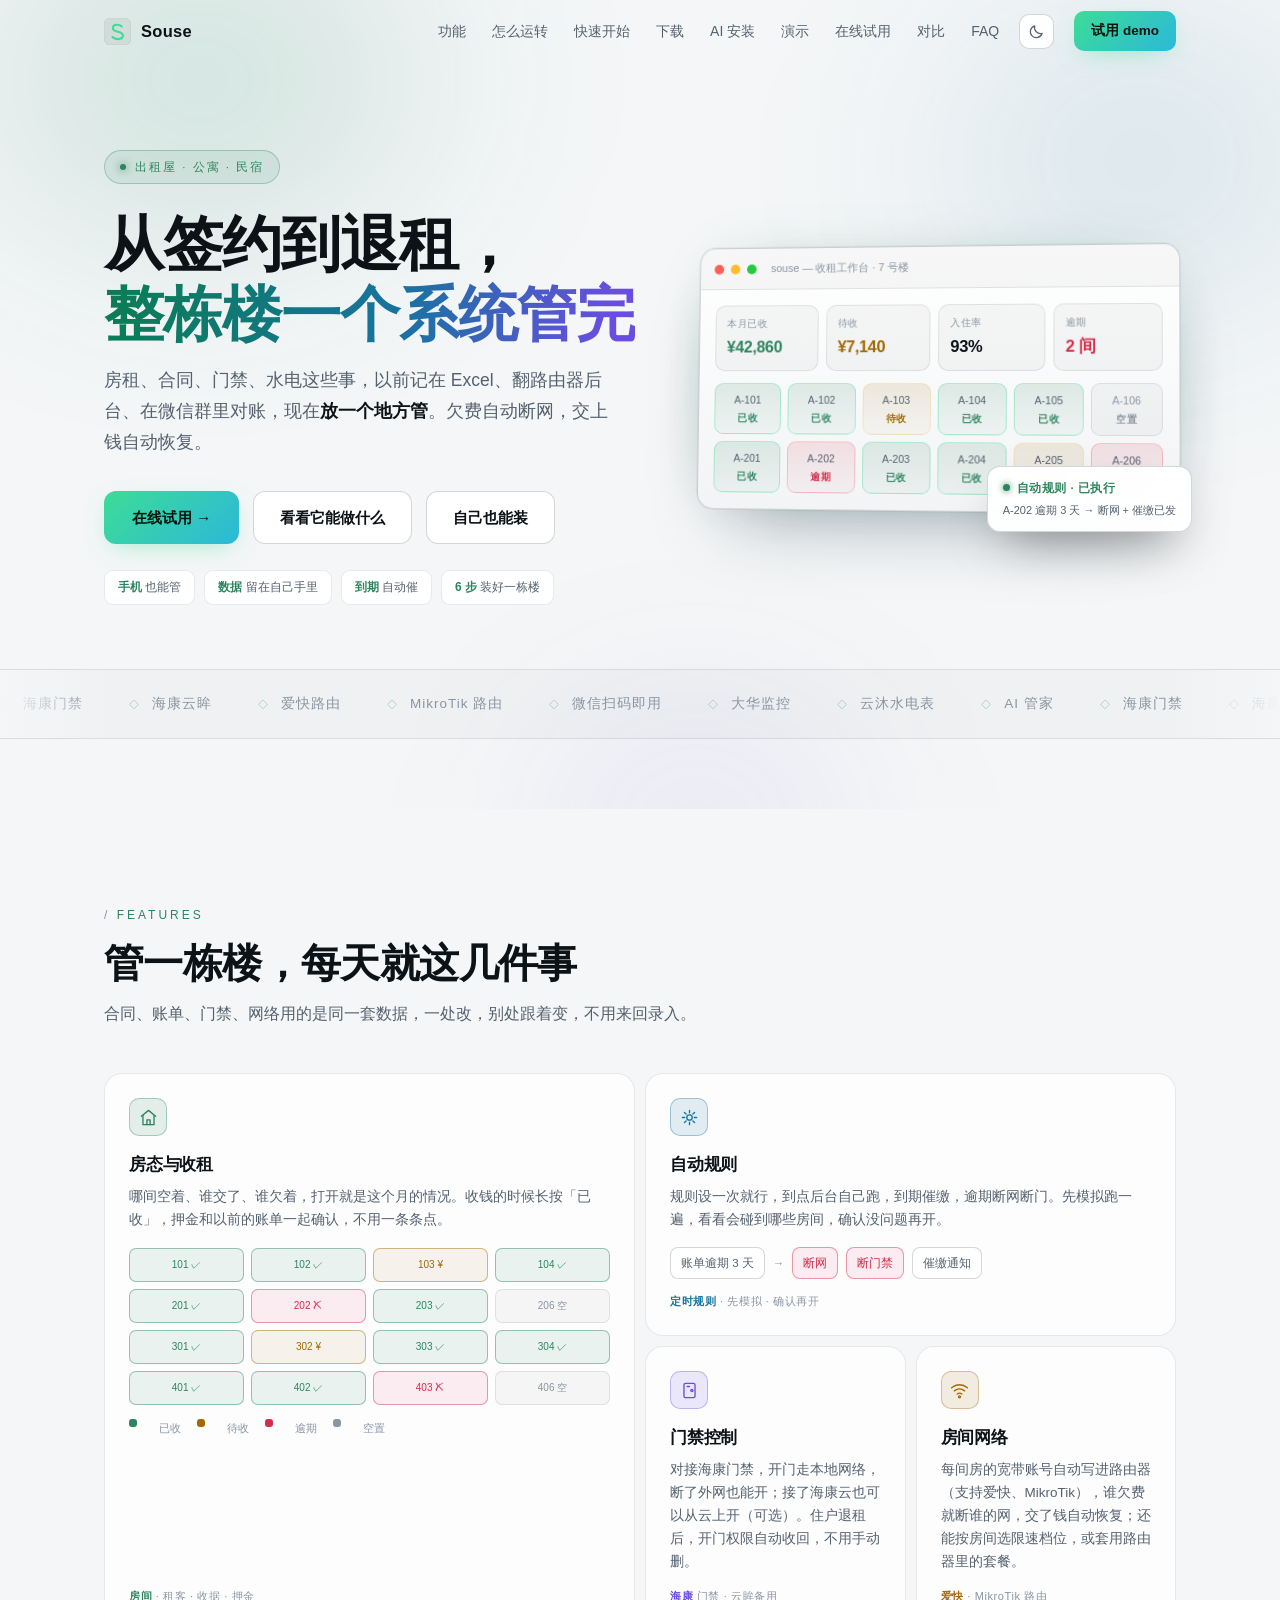
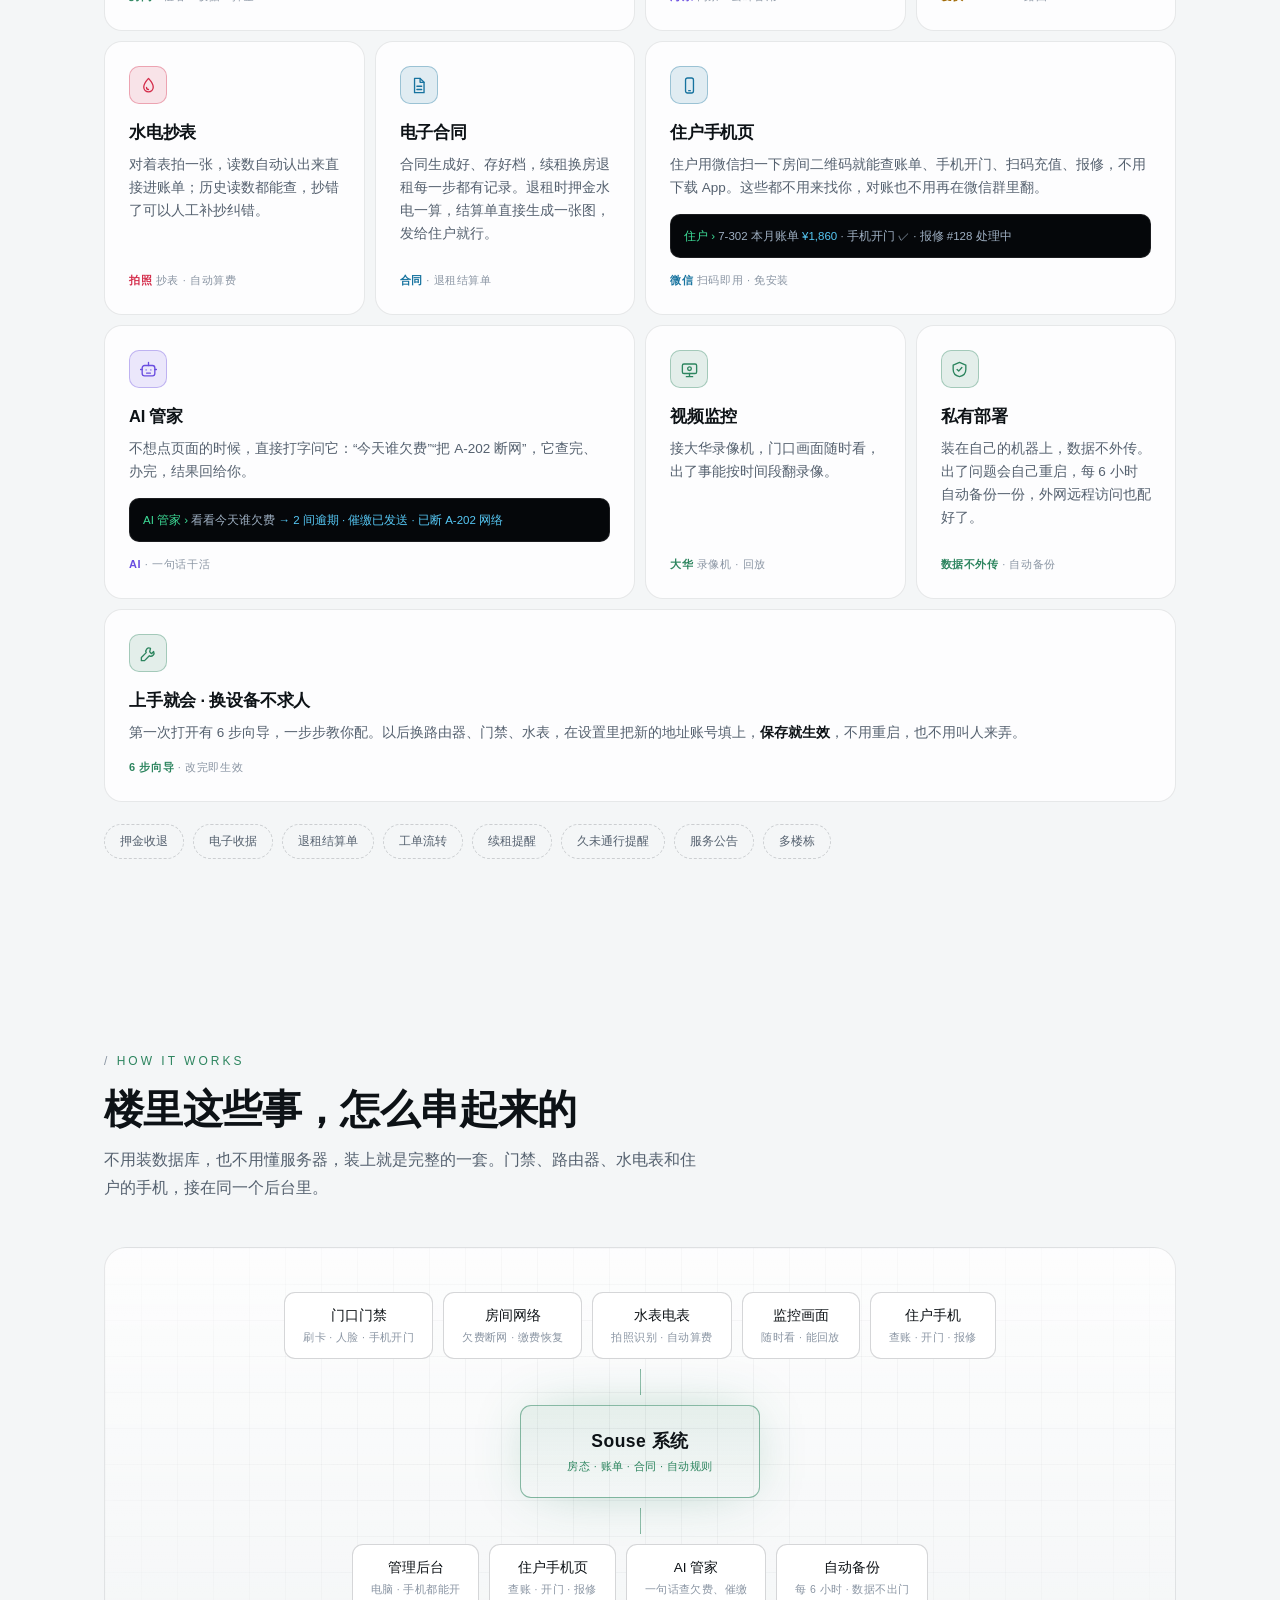
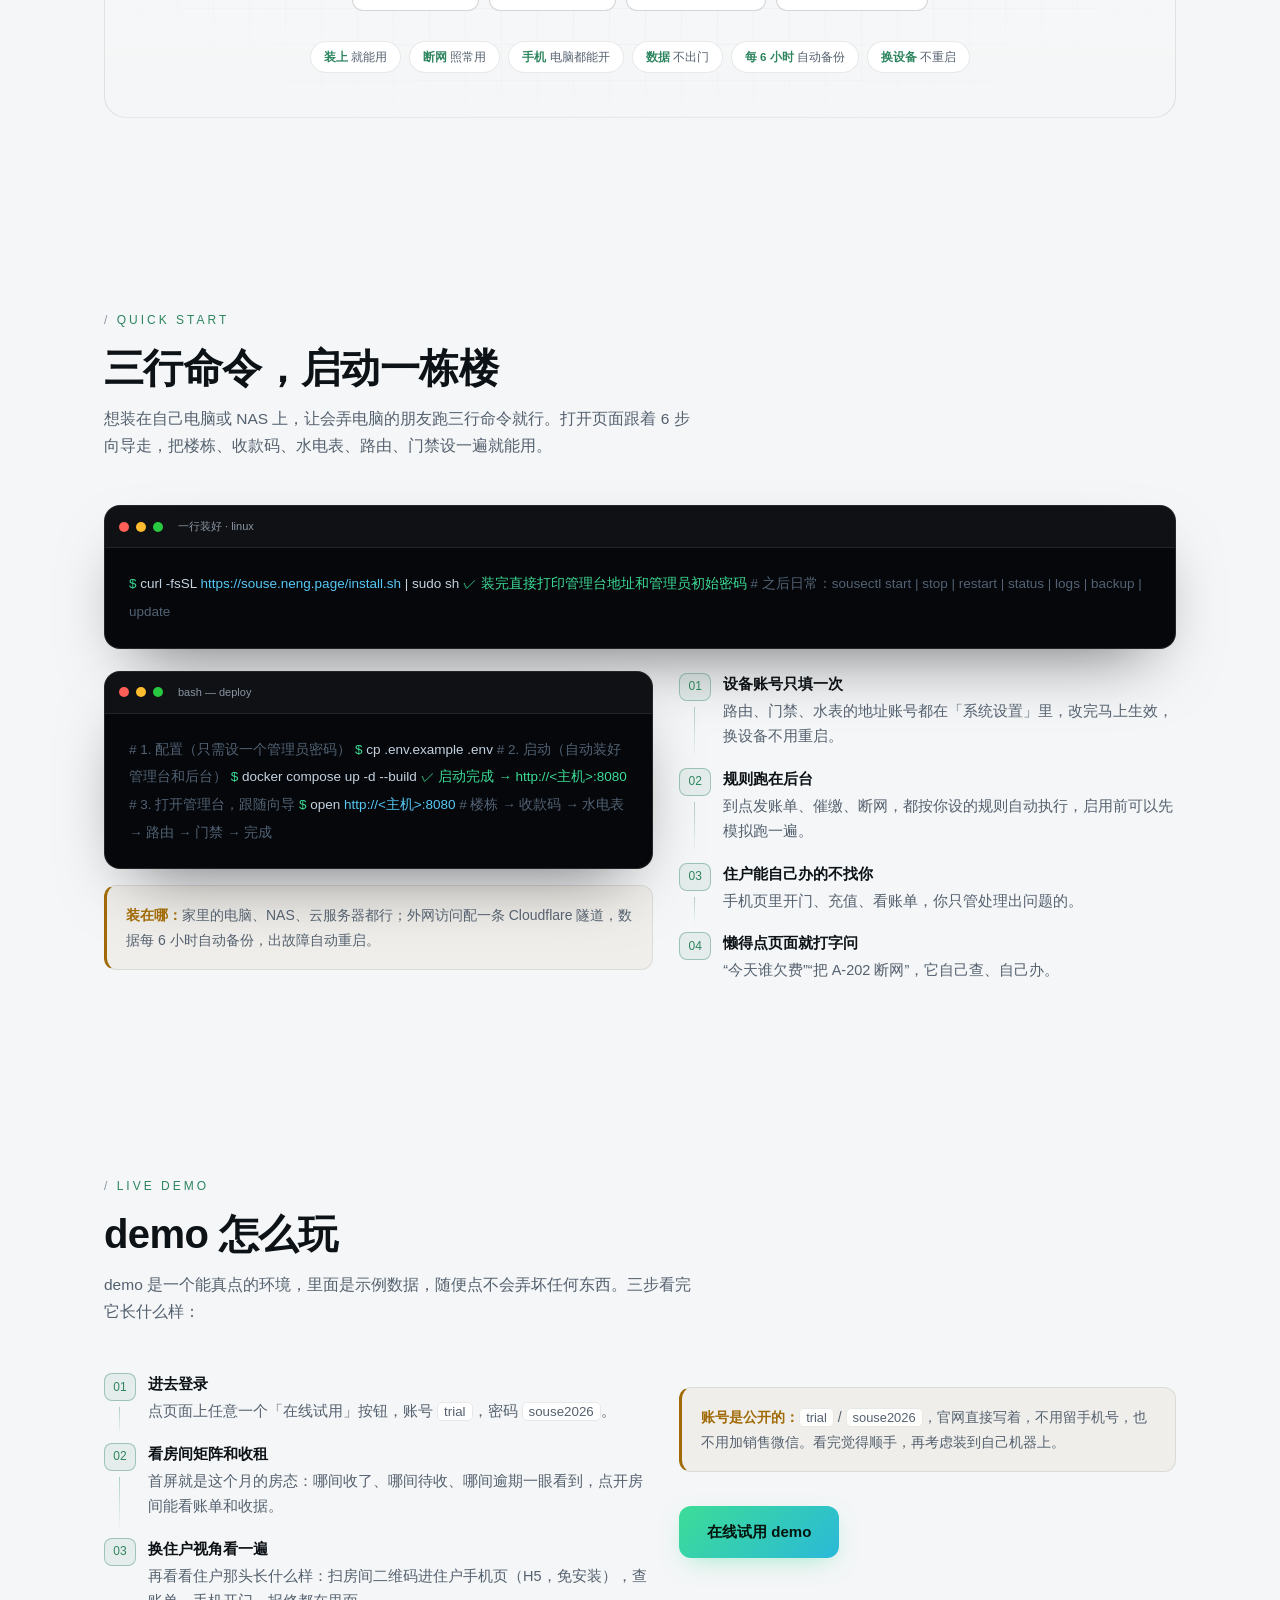
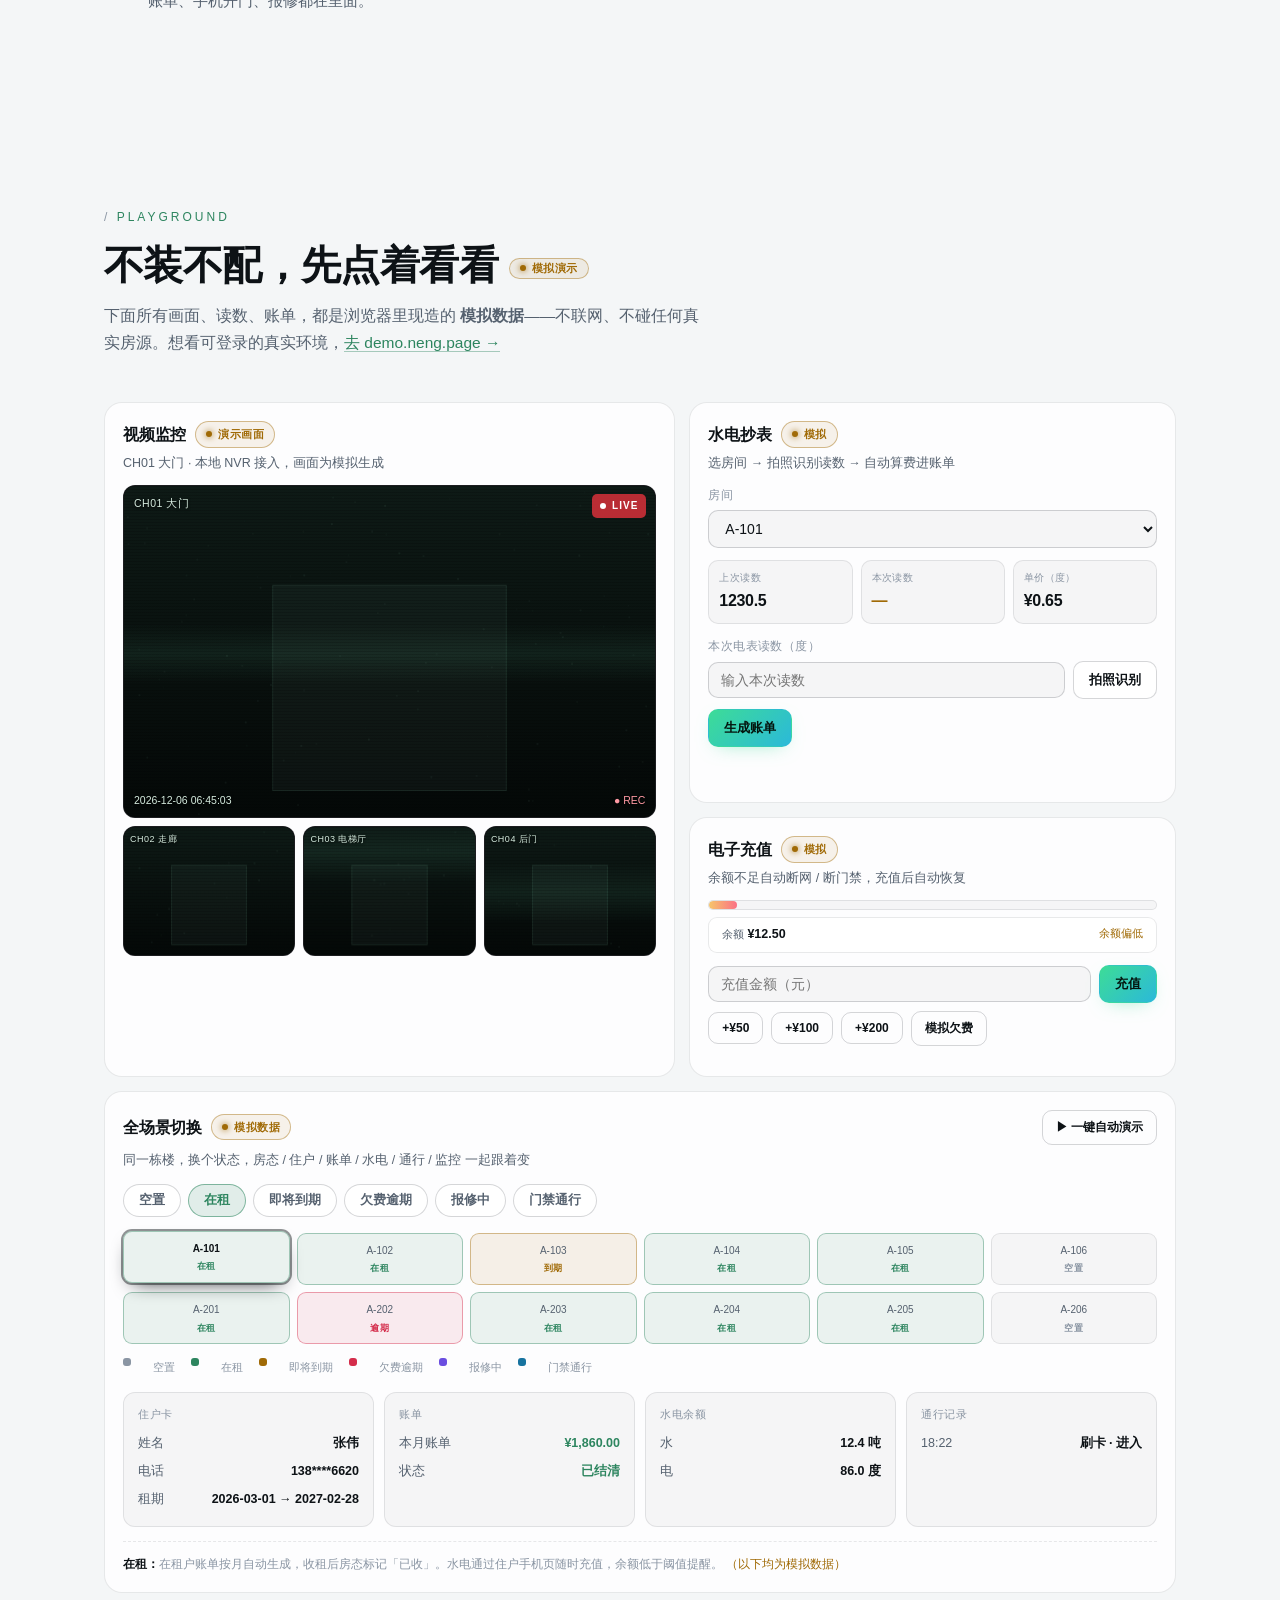
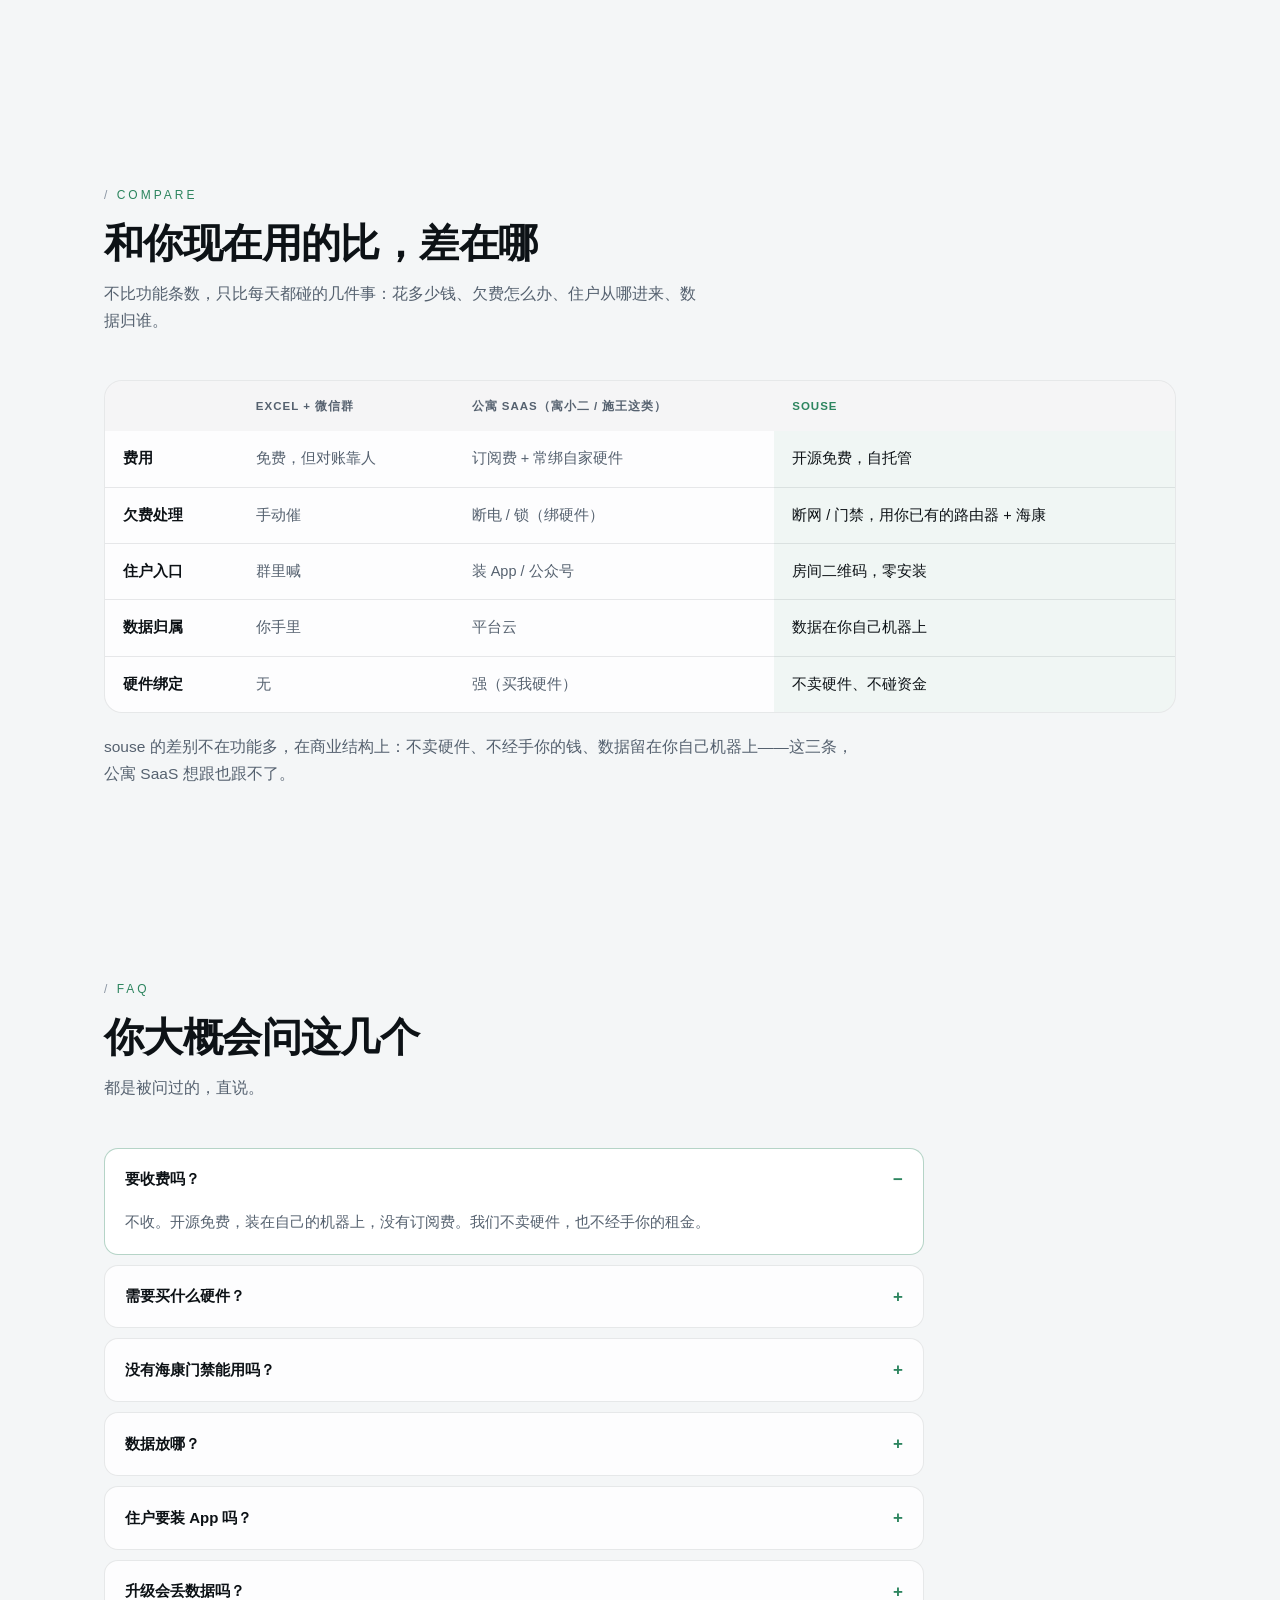
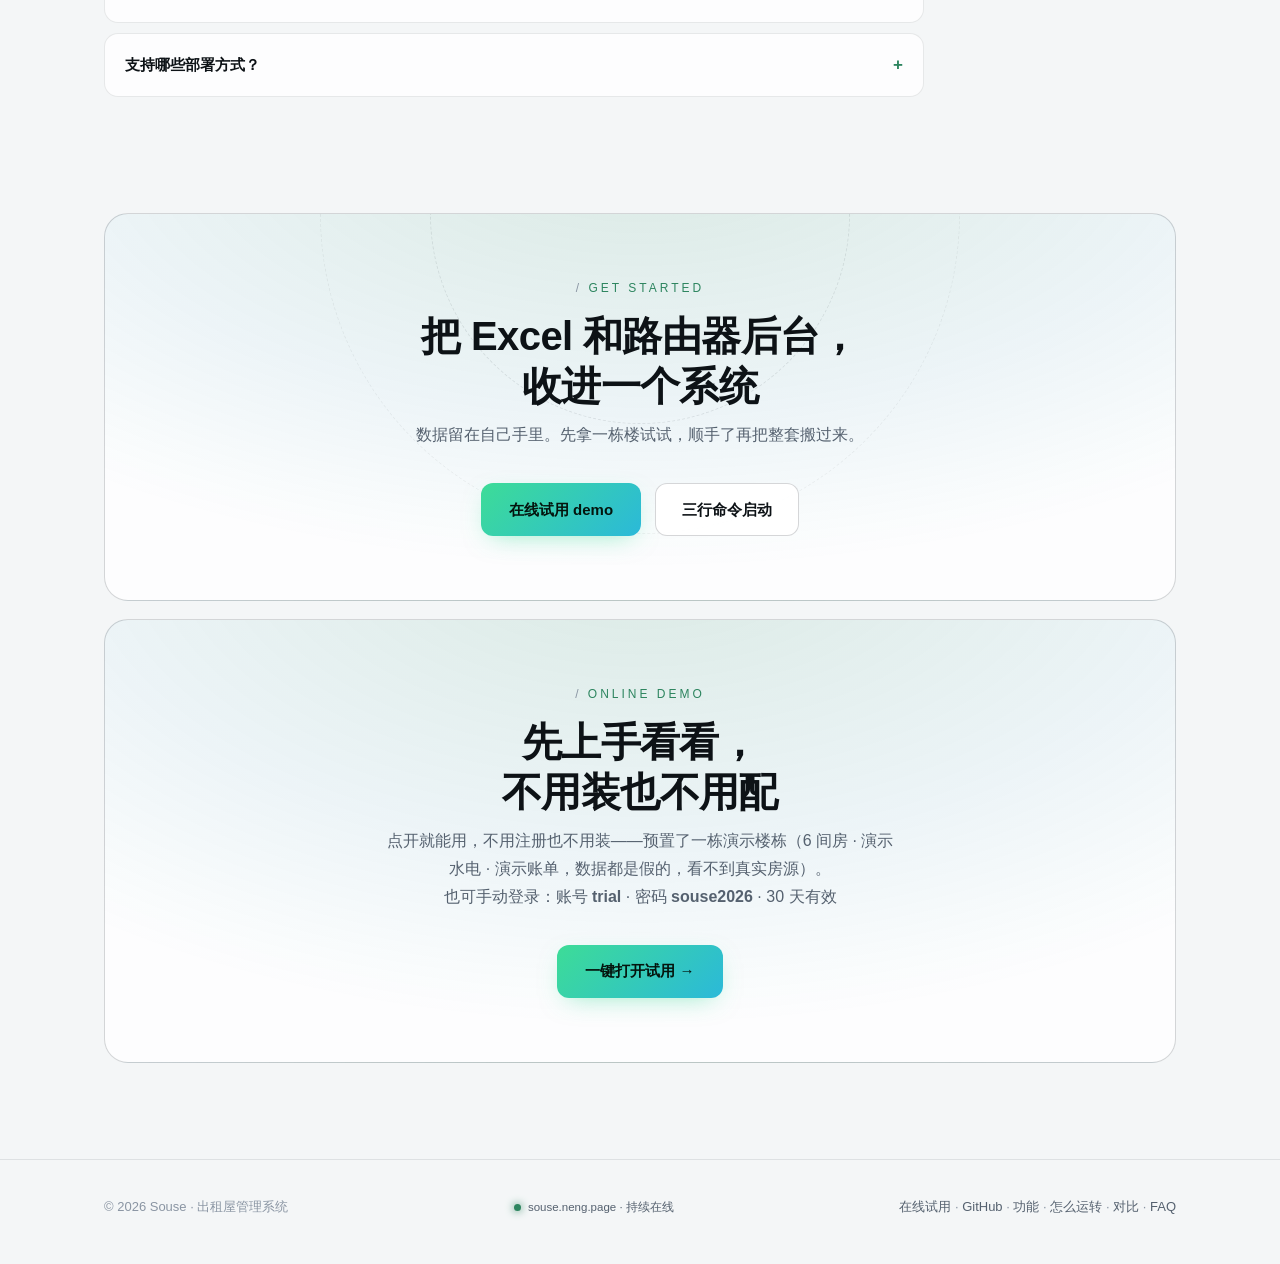
==== index.html @ cbab87da "加入一行安装脚本与下载页 - install.sh：Linux 一行安装，装 /opt/souse，systemd 常驻 + 每6小时备份 + sousectl - downloads.html：读 " ====
<!DOCTYPE html>
<html lang="zh-CN">
<head>
<meta charset="UTF-8">
<meta name="viewport" content="width=device-width, initial-scale=1.0">
<meta name="theme-color" content="#060809">
<title>Souse · 出租屋管理系统</title>
<meta name="description" content="Souse 管出租屋和公寓：收租催缴、电子合同、门禁网络、水电抄表、住户手机页，装在自己的电脑或 NAS 上，跟着向导 6 步配好。">
<meta property="og:title" content="Souse · 出租屋管理系统">
<meta property="og:description" content="从签约到退租，整栋楼一个系统管完。房态 · 收租 · 门禁 · 网络 · 水电 · 住户手机页。">
<meta property="og:type" content="website">
<meta property="og:url" content="https://souse.neng.page/">
<meta property="og:image" content="https://souse.neng.page/og-image.png">
<meta property="og:image:width" content="1200">
<meta property="og:image:height" content="630">
<meta property="og:image:alt" content="Souse · 出租屋管理系统">
<meta property="og:site_name" content="Souse">
<meta property="og:locale" content="zh_CN">
<meta name="twitter:card" content="summary_large_image">
<meta name="twitter:title" content="Souse · 出租屋管理系统">
<meta name="twitter:description" content="从签约到退租，整栋楼一个系统管完。房态 · 收租 · 门禁 · 网络 · 水电 · 住户手机页。">
<meta name="twitter:image" content="https://souse.neng.page/og-image.png">
<link rel="icon" href="data:image/svg+xml,%3Csvg xmlns='http://www.w3.org/2000/svg' viewBox='0 0 64 64'%3E%3Crect width='64' height='64' rx='14' fill='%230a0e13'/%3E%3Cpath d='M42 20c-3-3-7-4-11-4-6 0-10 3-10 8 0 11 24 6 24 17 0 6-5 9-12 9-5 0-10-2-13-5' fill='none' stroke='%233DDC97' stroke-width='5' stroke-linecap='round'/%3E%3C/svg%3E">
<script>
/* 主题预置：localStorage 优先，否则跟随系统；防闪烁 */
(function(){try{var t=localStorage.getItem('souse-theme');
if(t!=='dark'&&t!=='light')t=matchMedia('(prefers-color-scheme: light)').matches?'light':'dark';
document.documentElement.dataset.theme=t;
document.querySelector('meta[name=theme-color]').setAttribute('content',t==='light'?'#f4f6f7':'#060809');}
catch(e){document.documentElement.dataset.theme='dark';}})();
</script>
<style>
:root{
  /* ── 深色（默认） ── */
  --bg:#060809; --navbg:rgba(6,8,9,.72); --strip:rgba(255,255,255,.014);
  --card:rgba(255,255,255,.028); --card-hover:rgba(255,255,255,.05);
  --chip:rgba(255,255,255,.03); --tile:rgba(255,255,255,.03);
  --line:rgba(255,255,255,.075); --line-strong:rgba(255,255,255,.14);
  --gridline:rgba(255,255,255,.028);
  --ink:#eef2f6; --mut:#8b98a9; --dim:#5d6b7c;
  /* 品牌色阶：与 souse 应用 brand.css 同源（松绿，锚点 #3DDC97）。
     700 = 浅色主色，500 = 深色主色，全部经 WCAG AA 4.5:1 校验。 */
  --acc-50:#EEFBF6; --acc-100:#D9F7EA; --acc-200:#B7F0D7; --acc-300:#8BE9C0;
  --acc-400:#6CE4B0; --acc-500:#3DDC97; --acc-600:#2BBB7C; --acc-700:#2D855F;
  --acc-800:#246B4C; --acc-900:#1B5039; --acc-950:#1F5B41;
  --acc:var(--acc-500); --sky-i:#56c8f5; --violet-i:#a78bfa; --amber-i:#f6c56b; --rose-i:#fb7185;
  --grad:linear-gradient(100deg,#3ddc97 5%,#56c8f5 55%,#a78bfa 95%);
  --g1:radial-gradient(closest-side,rgba(61,220,151,.16),transparent);
  --g2:radial-gradient(closest-side,rgba(86,200,245,.13),transparent);
  --g3:radial-gradient(closest-side,rgba(167,139,250,.1),transparent);
  --node-bg:rgba(10,13,17,.85);
  --win-a:#0d1116; --win-b:#0a0e12;
  --win-shadow:0 40px 90px -30px rgba(0,0,0,.85),0 0 0 1px rgba(255,255,255,.03),0 0 80px -30px rgba(61,220,151,.25);
  --pop:rgba(13,17,22,.92);
  color-scheme:dark;
}
[data-theme=light]{
  /* ── 白色 ── */
  --bg:#f4f6f7; --navbg:rgba(244,246,247,.78); --strip:rgba(8,16,24,.018);
  --card:rgba(255,255,255,.8); --card-hover:#ffffff;
  --chip:rgba(255,255,255,.92); --tile:rgba(8,16,24,.032);
  --line:rgba(8,16,24,.09); --line-strong:rgba(8,16,24,.17);
  --gridline:rgba(8,16,24,.05);
  --ink:#0d1216; --mut:#55616f; --dim:#8a95a3;
  --acc:var(--acc-700); --sky-i:#17739f; --violet-i:#6a4de0; --amber-i:#a06a06; --rose-i:#d42d4b;
  --grad:linear-gradient(100deg,#0b7c57 5%,#17739f 55%,#6a4de0 95%);
  --g1:radial-gradient(closest-side,rgba(11,124,87,.2),transparent);
  --g2:radial-gradient(closest-side,rgba(23,115,159,.16),transparent);
  --g3:radial-gradient(closest-side,rgba(106,77,224,.13),transparent);
  --node-bg:#ffffff;
  --win-a:#ffffff; --win-b:#f2f4f5;
  --win-shadow:0 34px 80px -34px rgba(16,36,56,.4),0 0 0 1px rgba(8,16,24,.05),0 0 70px -34px rgba(11,124,87,.4);
  --pop:rgba(255,255,255,.96);
  color-scheme:light;
}
*{box-sizing:border-box;margin:0;padding:0}
html{scroll-behavior:smooth}
body{background:var(--bg);color:var(--ink);font-family:var(--sans,var(--fallback));font-family:-apple-system,BlinkMacSystemFont,"Segoe UI","PingFang SC","Hiragino Sans GB","Microsoft YaHei",sans-serif;line-height:1.75;-webkit-font-smoothing:antialiased;overflow-x:hidden}
a{color:inherit;text-decoration:none}
::selection{background:color-mix(in srgb,var(--acc) 28%,transparent)}
.wrap{max-width:1120px;margin:0 auto;padding:0 24px}

/* ───── 颗粒噪点（仅深色） ───── */
body::after{content:"";position:fixed;inset:0;z-index:999;pointer-events:none;opacity:.5;mix-blend-mode:overlay;
  background-image:url("data:image/svg+xml,%3Csvg xmlns='http://www.w3.org/2000/svg' width='140' height='140'%3E%3Cfilter id='n'%3E%3CfeTurbulence type='fractalNoise' baseFrequency='.9' numOctaves='2'/%3E%3CfeColorMatrix values='0 0 0 0 1 0 0 0 0 1 0 0 0 0 1 0 0 0 .05 0'/%3E%3C/filter%3E%3Crect width='140' height='140' filter='url(%23n)'/%3E%3C/svg%3E")}
[data-theme=light] body::after{display:none}

/* ───── 玻璃导航 ───── */
nav{position:fixed;top:0;left:0;right:0;z-index:100;transition:.3s;border-bottom:1px solid transparent}
nav.on{background:var(--navbg);backdrop-filter:blur(16px);-webkit-backdrop-filter:blur(16px);border-bottom-color:var(--line)}
.nav-in{display:flex;align-items:center;height:62px;gap:28px}
.logo{display:flex;align-items:center;gap:10px;font-weight:750;font-size:16.5px;letter-spacing:.3px}
.logo svg{width:27px;height:27px}
.nav-r{margin-left:auto;display:flex;align-items:center;gap:20px}
.nav-links{display:flex;gap:26px;font-size:14px;color:var(--mut)}
.nav-links a{position:relative;transition:.2s}
.nav-links a:hover{color:var(--ink)}
.nav-links a::after{content:"";position:absolute;left:0;right:100%;bottom:-5px;height:1.5px;background:var(--acc);transition:.25s}
.nav-links a:hover::after{right:0}
/* 主题切换 */
.tt{width:35px;height:35px;border-radius:10px;border:1px solid var(--line-strong);background:var(--chip);color:var(--mut);
  display:grid;place-items:center;cursor:pointer;transition:.2s;padding:0;flex:none}
.tt:hover{color:var(--ink);border-color:color-mix(in srgb,var(--acc) 50%,transparent);transform:translateY(-1px)}
.tt svg{width:17px;height:17px;stroke:currentColor;fill:none;stroke-width:1.7;stroke-linecap:round;stroke-linejoin:round}
.tt .i-moon{display:none}
[data-theme=light] .tt .i-moon{display:block}
[data-theme=light] .tt .i-sun{display:none}
.btn{display:inline-flex;align-items:center;justify-content:center;gap:9px;font-weight:650;border-radius:12px;transition:.18s;cursor:pointer;border:none;font-family:inherit}
.btn-p{background:linear-gradient(135deg,#3ddc97,#2bb9d9);color:#04150e;padding:13px 28px;font-size:15px;box-shadow:0 8px 26px -10px rgba(61,220,151,.55)}
.btn-p:hover{transform:translateY(-2px);box-shadow:0 14px 34px -10px rgba(61,220,151,.65)}
.btn-g{border:1px solid var(--line-strong);color:var(--ink);padding:12.5px 26px;font-size:15px;background:var(--chip)}
.btn-g:hover{border-color:color-mix(in srgb,var(--ink) 35%,transparent);background:var(--card-hover)}
.btn-s{font-size:13.5px;padding:8px 17px;border-radius:10px}
.mm{display:none}
.mm svg{width:17px;height:17px;stroke:currentColor;fill:none;stroke-width:1.8;stroke-linecap:round}

/* ───── Hero（左文右产品图） ───── */
.hero{position:relative;padding:150px 0 70px;overflow:hidden}
.hero .glow{position:absolute;border-radius:50%;filter:blur(90px);pointer-events:none}
.g1{width:640px;height:480px;top:-160px;left:-120px;background:var(--g1)}
.g2{width:560px;height:440px;top:-60px;right:-140px;background:var(--g2)}
.g3{width:420px;height:320px;bottom:-180px;left:38%;background:var(--g3)}
.hero-grid{display:grid;grid-template-columns:1.05fr .95fr;gap:52px;align-items:center;position:relative}
@media(max-width:940px){.hero-grid{grid-template-columns:1fr;gap:44px}.hero{padding-top:120px}}
/* 移动端页头：汉堡菜单 + 右侧按钮同高对齐；首屏信息 chips 2×2 不再 3+1 孤行 */
@media(max-width:680px){
  .nav-in{gap:10px}
  .nav-r{gap:10px}
  .mm{display:grid}
  .tt,.mm{width:36px;height:36px;border-radius:10px}
  .nav-r .btn-s{height:36px;padding:0 13px;font-size:13px}
  .nav-links{position:absolute;top:62px;left:0;right:0;flex-direction:column;gap:0;display:none;
    padding:4px 24px 8px;background:color-mix(in srgb,var(--navbg) 15%,var(--bg));backdrop-filter:blur(20px);-webkit-backdrop-filter:blur(20px);
    box-shadow:0 14px 34px -10px rgba(0,0,0,.28);
    border-bottom:1px solid var(--line)}
  nav.open .nav-links{display:flex}
  nav.open{background:var(--navbg);backdrop-filter:blur(16px);-webkit-backdrop-filter:blur(16px);border-bottom-color:var(--line)}
  .nav-links a{padding:13px 2px;font-size:15px;color:var(--ink);border-bottom:1px solid var(--line)}
  .nav-links a:last-child{border-bottom:none}
  .nav-links a::after{display:none}
  .hero{padding-top:100px}
}
.kicker{display:inline-flex;align-items:center;gap:9px;font-family:var(--mono);font-size:11.5px;letter-spacing:2px;color:var(--acc);
  background:color-mix(in srgb,var(--acc) 9%,transparent);border:1px solid color-mix(in srgb,var(--acc) 33%,transparent);padding:6px 15px;border-radius:99px}
.kicker .dot{width:6px;height:6px;border-radius:50%;background:var(--acc);box-shadow:0 0 8px var(--acc);animation:pulse 2.2s infinite}
@keyframes pulse{0%,100%{opacity:1}50%{opacity:.35}}
h1{font-size:clamp(36px,5.4vw,60px);line-height:1.16;margin:26px 0 16px;font-weight:850;letter-spacing:-1px}
h1 .grad{background:var(--grad);-webkit-background-clip:text;background-clip:text;color:transparent}
.hero-sub{font-size:clamp(15px,2vw,17.5px);color:var(--mut);max-width:520px;margin-bottom:14px}
.hero-sub b{color:var(--ink);font-weight:650}
.hero-meta{display:flex;gap:9px;flex-wrap:wrap;margin-top:26px}
.meta{font-family:var(--mono);font-size:12px;color:var(--mut);border:1px solid var(--line);background:var(--chip);border-radius:9px;padding:6px 13px;transition:.2s}
/* 移动端：首屏信息 chips 改 2×2，避免 3+1 孤行（须置于 .meta 基础规则之后） */
@media(max-width:680px){.hero-meta{display:grid;grid-template-columns:1fr 1fr;gap:8px}.meta{text-align:center}}
.meta:hover{border-color:color-mix(in srgb,var(--acc) 45%,transparent);color:var(--ink)}
.meta b{color:var(--acc);font-weight:650}
.cta{display:flex;gap:14px;margin-top:34px;flex-wrap:wrap}

/* ───── 产品 mockup ───── */
.shot{position:relative;perspective:1400px}
.shot-win{background:linear-gradient(180deg,var(--win-a),var(--win-b));border:1px solid var(--line-strong);border-radius:16px;overflow:hidden;
  box-shadow:var(--win-shadow);transform:rotateY(-7deg) rotateX(3deg);transition:.5s cubic-bezier(.2,.7,.2,1);animation:float 7s ease-in-out infinite}
.shot:hover .shot-win{transform:rotateY(-2deg) rotateX(1deg) translateY(-4px)}
@keyframes float{0%,100%{translate:0 0}50%{translate:0 -10px}}
.win-bar{display:flex;align-items:center;gap:7px;padding:11px 14px;border-bottom:1px solid var(--line);background:var(--tile)}
.win-bar i{width:10px;height:10px;border-radius:50%;background:#3a4048}
.win-bar i:nth-child(1){background:#ff5f57}.win-bar i:nth-child(2){background:#febc2e}.win-bar i:nth-child(3){background:#28c840}
.win-bar span{margin-left:8px;font-family:var(--mono);font-size:11px;color:var(--dim)}
.win-body{padding:16px}
.stat-row{display:grid;grid-template-columns:repeat(4,1fr);gap:8px;margin-bottom:12px}
.stat{background:var(--tile);border:1px solid var(--line);border-radius:10px;padding:9px 11px}
.stat .l{font-size:10px;color:var(--dim);letter-spacing:.5px}
.stat .v{font-size:16.5px;font-weight:750;font-variant-numeric:tabular-nums;letter-spacing:-.3px}
.stat .v.g{color:var(--acc)}.stat .v.a{color:var(--amber-i)}.stat .v.r{color:var(--rose-i)}
.room-grid{display:grid;grid-template-columns:repeat(6,1fr);gap:7px}
.room{border-radius:9px;padding:7px 6px 6px;border:1px solid var(--line);background:var(--tile);text-align:center;transition:.2s}
.room .no{font-family:var(--mono);font-size:10.5px;color:var(--mut)}
.room .st{font-size:9.5px;margin-top:2px;font-weight:700;letter-spacing:.5px}
.room.ok{border-color:rgba(61,220,151,.38);background:linear-gradient(180deg,color-mix(in srgb,var(--acc) 13%,transparent),color-mix(in srgb,var(--acc) 4%,transparent))}
.room.ok .st{color:var(--acc)}
.room.due{border-color:rgba(246,197,107,.34);background:linear-gradient(180deg,color-mix(in srgb,var(--amber-i) 12%,transparent),color-mix(in srgb,var(--amber-i) 3%,transparent))}
.room.due .st{color:var(--amber-i)}
.room.bad{border-color:rgba(251,113,133,.38);background:linear-gradient(180deg,color-mix(in srgb,var(--rose-i) 12%,transparent),color-mix(in srgb,var(--rose-i) 3%,transparent))}
.room.bad .st{color:var(--rose-i)}
.room.free .no{color:var(--dim)}.room.free .st{color:var(--dim)}
/* 悬浮小卡：自动化 */
.float-card{position:absolute;right:-16px;bottom:-22px;background:var(--pop);border:1px solid var(--line-strong);border-radius:13px;
  padding:11px 15px;backdrop-filter:blur(10px);box-shadow:0 22px 50px -18px rgba(0,0,0,.5);animation:float 6s ease-in-out 1.2s infinite;font-size:12.5px}
.float-card .t{display:flex;align-items:center;gap:7px;color:var(--acc);font-weight:700;font-size:11.5px;letter-spacing:.5px}
.float-card .t i{width:7px;height:7px;background:var(--acc);border-radius:50%;box-shadow:0 0 7px var(--acc)}
.float-card .m{color:var(--mut);margin-top:3px;font-family:var(--mono);font-size:11px}
@media(max-width:520px){.room-grid{grid-template-columns:repeat(4,1fr)}.float-card{right:6px;bottom:-16px}}

/* ───── 集成滚动条 ───── */
.trust{border-top:1px solid var(--line);border-bottom:1px solid var(--line);padding:22px 0;margin-top:64px;background:var(--strip);overflow:hidden;position:relative}
.trust::before,.trust::after{content:"";position:absolute;top:0;bottom:0;width:110px;z-index:2;pointer-events:none}
.trust::before{left:0;background:linear-gradient(90deg,var(--bg),transparent)}
.trust::after{right:0;background:linear-gradient(-90deg,var(--bg),transparent)}
.marquee{display:flex;gap:0;width:max-content;animation:slide 36s linear infinite}
.trust:hover .marquee{animation-play-state:paused}
@keyframes slide{to{transform:translateX(-50%)}}
.mq-set{display:flex;align-items:center;gap:46px;padding-right:46px}
.mq-set span{font-family:var(--mono);font-size:13.5px;color:var(--dim);letter-spacing:1px;white-space:nowrap;transition:.2s}
.mq-set span:hover{color:var(--ink)}
.mq-set span::before{content:"◇";margin-right:12px;color:color-mix(in srgb,var(--acc) 55%,transparent);font-size:10px}

/* ───── 通用 section ───── */
section{padding:96px 0;position:relative}
.sec-k{font-family:var(--mono);font-size:12px;color:var(--acc);letter-spacing:3px;text-transform:uppercase}
.sec-k::before{content:"/ ";color:var(--dim)}
h2{font-size:clamp(27px,4vw,40px);margin:12px 0 12px;font-weight:800;letter-spacing:-.6px;line-height:1.25}
.sec-d{color:var(--mut);max-width:600px;font-size:15.5px}
.sec-h{margin-bottom:46px}

/* ───── Bento ───── */
.bento{display:grid;grid-template-columns:repeat(4,1fr);gap:10px;grid-auto-rows:minmax(150px,auto)}
@media(max-width:940px){.bento{grid-template-columns:repeat(2,1fr)}}
@media(max-width:560px){.bento{grid-template-columns:1fr}.bento>*{grid-column:auto!important;grid-row:auto!important}}
.cell{position:relative;background:var(--card);border:1px solid var(--line);border-radius:var(--r,18px);padding:24px;overflow:hidden;transition:.25s;display:flex;flex-direction:column}
.cell::before{content:"";position:absolute;width:280px;height:280px;border-radius:50%;top:-160px;right:-120px;opacity:0;transition:.35s;filter:blur(60px);background:radial-gradient(closest-side,color-mix(in srgb,var(--gc,var(--acc)) 55%,transparent),transparent)}
.cell:hover{border-color:var(--line-strong);background:var(--card-hover);transform:translateY(-3px)}
.cell:hover::before{opacity:.2}
.cell h3{font-size:16.5px;font-weight:720;margin-bottom:7px;letter-spacing:-.2px}
.cell p{font-size:13.5px;color:var(--mut);line-height:1.7}
.cell p b{color:var(--ink)}
.cell .tag{margin-top:auto;padding-top:13px;font-family:var(--mono);font-size:11px;color:var(--dim);letter-spacing:.6px}
.cell .tag b{color:var(--gc,var(--acc));font-weight:600}
.ic{width:38px;height:38px;border-radius:10px;display:flex;align-items:center;justify-content:center;margin-bottom:14px;
  background:color-mix(in srgb,var(--gc,var(--acc)) 12%,transparent);border:1px solid color-mix(in srgb,var(--gc,var(--acc)) 35%,transparent)}
.ic svg{width:19px;height:19px;stroke:var(--gc,var(--acc));fill:none;stroke-width:1.7;stroke-linecap:round;stroke-linejoin:round}
.c-hero{grid-column:span 2;grid-row:span 2;--gc:var(--acc)}
.c-wide{grid-column:span 2;--gc:var(--sky-i)}
.c-full{grid-column:span 4;--gc:var(--acc)}
@media(max-width:940px){.c-full{grid-column:span 2}}
.c-a{--gc:var(--violet-i)}.c-b{--gc:var(--amber-i)}.c-c{--gc:var(--rose-i)}.c-d{--gc:var(--sky-i)}.c-e{--gc:var(--acc)}
/* 大卡里的迷你房态图 */
.mini-rooms{display:grid;grid-template-columns:repeat(4,1fr);gap:7px;margin-top:16px}
.mini-rooms i{height:34px;border-radius:7px;border:1px solid var(--line);display:flex;align-items:center;justify-content:center;
  font-family:var(--mono);font-style:normal;font-size:10px;color:var(--dim);background:var(--tile)}
.mini-rooms i.ok{border-color:color-mix(in srgb,var(--acc) 45%,transparent);color:var(--acc);background:color-mix(in srgb,var(--acc) 9%,transparent)}
.mini-rooms i.due{border-color:color-mix(in srgb,var(--amber-i) 45%,transparent);color:var(--amber-i);background:color-mix(in srgb,var(--amber-i) 8%,transparent)}
.mini-rooms i.bad{border-color:color-mix(in srgb,var(--rose-i) 45%,transparent);color:var(--rose-i);background:color-mix(in srgb,var(--rose-i) 8%,transparent)}
.legend{display:flex;gap:16px;margin-top:14px;font-family:var(--mono);font-size:11px;color:var(--dim);flex-wrap:wrap}
.legend i{width:8px;height:8px;border-radius:3px;display:inline-block;margin-right:6px;vertical-align:-1px}
.legend i.g{background:var(--acc)}.legend i.a{background:var(--amber-i)}.legend i.r{background:var(--rose-i)}.legend i.d{background:var(--dim)}
/* 自动化流程条 */
.flow{display:flex;align-items:center;gap:8px;flex-wrap:wrap;margin-top:15px;font-family:var(--mono);font-size:11.5px}
.flow .chip{border:1px solid var(--line-strong);border-radius:8px;padding:5px 10px;color:var(--mut);background:var(--chip)}
.flow .chip.hot{border-color:color-mix(in srgb,var(--rose-i) 45%,transparent);color:var(--rose-i);background:color-mix(in srgb,var(--rose-i) 8%,transparent)}
.flow .ar{color:var(--dim)}
/* 终端行（两主题下保持深色，贴近真实终端） */
.tline{margin-top:14px;background:#05070a;border:1px solid rgba(255,255,255,.09);border-radius:10px;padding:11px 13px;font-family:var(--mono);font-size:11.5px;color:#9fb0c3;overflow:hidden;white-space:nowrap;text-overflow:ellipsis}
.tline .p{color:#3ddc97}
.tline .u{color:#56c8f5}
.more{display:flex;gap:9px;flex-wrap:wrap;margin-top:22px}
.more span{font-family:var(--mono);font-size:12px;color:var(--mut);border:1px dashed var(--line-strong);border-radius:99px;padding:6px 15px;transition:.2s}
.more span:hover{color:var(--ink);border-style:solid;border-color:color-mix(in srgb,var(--acc) 45%,transparent)}

/* ───── 架构 ───── */
.arch{background:linear-gradient(180deg,var(--card),transparent);border:1px solid var(--line);border-radius:22px;padding:44px 30px;position:relative;overflow:hidden}
.arch::before{content:"";position:absolute;inset:0;background-image:linear-gradient(var(--gridline) 1px,transparent 1px),linear-gradient(90deg,var(--gridline) 1px,transparent 1px);background-size:36px 36px;mask-image:radial-gradient(70% 70% at 50% 40%,#000,transparent);pointer-events:none}
.layer{display:flex;gap:10px;justify-content:center;flex-wrap:wrap;position:relative}
.node{background:var(--node-bg);border:1px solid var(--line-strong);border-radius:11px;padding:11px 18px;text-align:center;font-size:13.5px;min-width:118px;transition:.2s}
.node:hover{border-color:color-mix(in srgb,var(--acc) 50%,transparent);transform:translateY(-2px)}
.node small{display:block;font-family:var(--mono);font-size:10.5px;color:var(--dim);margin-top:1px;letter-spacing:.4px}
.node.core{border-color:color-mix(in srgb,var(--acc) 55%,transparent);background:linear-gradient(180deg,color-mix(in srgb,var(--acc) 10%,transparent),color-mix(in srgb,var(--acc) 2%,transparent));
  padding:20px 46px;box-shadow:0 0 60px -18px color-mix(in srgb,var(--acc) 45%,transparent)}
.node.core b{font-size:17.5px;letter-spacing:.5px}
.node.core small{color:var(--acc);font-size:11px}
.conn{display:flex;justify-content:center;padding:10px 0;position:relative}
.conn::before{content:"";width:1px;height:26px;background:linear-gradient(180deg,transparent,var(--acc));opacity:.6}
.conn::after{content:"";width:1px;height:26px;background:linear-gradient(180deg,var(--acc),transparent);opacity:.6;position:absolute}
.stack{display:flex;flex-wrap:wrap;gap:8px;justify-content:center;margin-top:30px;position:relative}
.stack span{font-family:var(--mono);font-size:11.5px;color:var(--mut);border:1px solid var(--line);background:var(--chip);padding:5px 13px;border-radius:99px}
.stack span b{color:var(--acc);font-weight:650}

/* ───── 快速开始 ───── */
.steps{display:grid;grid-template-columns:1.05fr .95fr;gap:26px;align-items:start}
@media(max-width:880px){.steps{grid-template-columns:1fr}}
.term{background:#05070a;border:1px solid rgba(255,255,255,.12);border-radius:16px;overflow:hidden;box-shadow:0 30px 70px -30px rgba(0,0,0,.6)}
.term .win-bar{background:rgba(255,255,255,.04);border-bottom-color:rgba(255,255,255,.08)}
.term-body{padding:22px 24px;font-family:var(--mono);font-size:13.5px;line-height:2.05;color:#c5d2e0;overflow-x:auto}
.term-body .c{color:#526274}
.term-body .p{color:#3ddc97}
.term-body .u{color:#56c8f5}
.term-body .ok{color:#3ddc97}
.note{border:1px solid var(--line);border-left:3px solid var(--amber-i);background:color-mix(in srgb,var(--amber-i) 5%,transparent);border-radius:12px;padding:17px 19px;font-size:14px;color:var(--mut);margin-top:16px}
.note b{color:var(--amber-i)}
code{font-family:var(--mono);font-size:.92em;background:var(--chip);border:1px solid var(--line);border-radius:5px;padding:1px 6px}
ol.why{list-style:none;counter-reset:s;display:grid;gap:16px}
ol.why li{counter-increment:s;position:relative;padding-left:44px;font-size:14.5px;color:var(--mut)}
ol.why li::before{content:counter(s,decimal-leading-zero);position:absolute;left:0;top:2px;font-family:var(--mono);font-size:12px;color:var(--acc);
  border:1px solid color-mix(in srgb,var(--acc) 40%,transparent);background:color-mix(in srgb,var(--acc) 7%,transparent);width:30px;height:26px;border-radius:8px;display:flex;align-items:center;justify-content:center}
ol.why li b{color:var(--ink);font-weight:680;display:block;margin-bottom:2px;font-size:15px}
ol.why li::after{content:"";position:absolute;left:15px;top:36px;bottom:-10px;width:1px;background:linear-gradient(180deg,color-mix(in srgb,var(--acc) 35%,transparent),transparent)}
ol.why li:last-child::after{display:none}

/* ───── 对比表 ───── */
.cmp{overflow-x:auto;border:1px solid var(--line);border-radius:18px;background:var(--card)}
.cmp table{width:100%;border-collapse:collapse;font-size:14.5px;min-width:660px}
.cmp th,.cmp td{padding:15px 18px;text-align:left;vertical-align:top;border-bottom:1px solid var(--line)}
.cmp thead th{font-family:var(--mono);font-size:11.5px;letter-spacing:1px;color:var(--mut);text-transform:uppercase;background:var(--tile);white-space:nowrap}
.cmp thead th:last-child{color:var(--acc)}
.cmp tbody th{font-weight:650;color:var(--ink);white-space:nowrap}
.cmp td{color:var(--mut)}
.cmp td:last-child{color:var(--ink);background:color-mix(in srgb,var(--acc) 6%,transparent)}
.cmp tr:last-child th,.cmp tr:last-child td{border-bottom:none}

/* ───── FAQ ───── */
.faq{display:grid;gap:10px;max-width:820px}
.faq details{border:1px solid var(--line);border-radius:14px;background:var(--card);transition:.2s}
.faq details[open]{border-color:color-mix(in srgb,var(--acc) 35%,transparent);background:var(--card-hover)}
.faq summary{cursor:pointer;list-style:none;padding:16px 20px;font-weight:650;font-size:15px;display:flex;justify-content:space-between;gap:12px;align-items:center}
.faq summary::-webkit-details-marker{display:none}
.faq summary::after{content:"+";font-family:var(--mono);font-size:17px;color:var(--acc);flex:none}
.faq details[open] summary::after{content:"−"}
.faq p{padding:0 20px 18px;color:var(--mut);font-size:14.5px}
.faq code{white-space:nowrap}

/* ───── 尾部 CTA ───── */
.cta-card{position:relative;border-radius:24px;padding:64px 40px;text-align:center;overflow:hidden;
  background:radial-gradient(120% 160% at 50% -20%,color-mix(in srgb,var(--acc) 17%,transparent),color-mix(in srgb,var(--sky-i) 7%,transparent) 45%,transparent 70%),var(--card);
  border:1px solid var(--line-strong)}
.cta-card h2{margin-bottom:10px}
.cta-card p{color:var(--mut);max-width:520px;margin:0 auto 30px}
.cta-card .cta{justify-content:center}
.cta-ghost{position:absolute;width:420px;height:420px;border:1px dashed var(--line);border-radius:50%;top:-210px;left:50%;translate:-50% 0;pointer-events:none}
.cta-ghost.two{width:640px;height:640px;top:-320px;opacity:.6}

/* ───── Footer ───── */
footer{border-top:1px solid var(--line);padding:36px 0 46px;color:var(--dim);font-size:13px}
.foot-in{display:flex;justify-content:space-between;gap:16px;flex-wrap:wrap;align-items:center}
.foot-in a{color:var(--mut);transition:.2s}
.foot-in a:hover{color:var(--acc)}
.status{display:inline-flex;align-items:center;gap:7px;font-family:var(--mono);font-size:11.5px;color:var(--mut)}
.status i{width:7px;height:7px;border-radius:50%;background:var(--acc);box-shadow:0 0 8px var(--acc);animation:pulse 2.4s infinite}

/* ───── 滚动渐显 ───── */
.rv{opacity:0;transform:translateY(22px);transition:opacity .7s cubic-bezier(.2,.65,.3,1),transform .7s cubic-bezier(.2,.65,.3,1)}
.rv.on{opacity:1;transform:none}
.rv:nth-child(2){transition-delay:.06s}.rv:nth-child(3){transition-delay:.12s}.rv:nth-child(4){transition-delay:.18s}
.rv:nth-child(5){transition-delay:.24s}.rv:nth-child(6){transition-delay:.3s}.rv:nth-child(7){transition-delay:.36s}
.rv:nth-child(8){transition-delay:.42s}.rv:nth-child(9){transition-delay:.48s}
@media(prefers-reduced-motion:reduce){.rv{opacity:1;transform:none;transition:none}.marquee,.shot-win,.float-card{animation:none}html{scroll-behavior:auto}}

/* ───── Playground 交互演示（复用主题变量，亮/暗通用） ───── */
#playground{scroll-margin-top:72px}
.pg-badge{display:inline-flex;align-items:center;gap:6px;font-family:var(--mono);font-size:10.5px;font-weight:600;letter-spacing:.5px;
  color:var(--amber-i);border:1px solid color-mix(in srgb,var(--amber-i) 42%,transparent);background:color-mix(in srgb,var(--amber-i) 8%,transparent);
  border-radius:99px;padding:3px 10px;vertical-align:middle;white-space:nowrap}
.pg-badge::before{content:"";width:6px;height:6px;border-radius:50%;background:var(--amber-i);box-shadow:0 0 6px var(--amber-i);flex:none}
.pg-grid{display:grid;grid-template-columns:1.08fr .92fr;gap:14px;align-items:stretch}
@media(max-width:940px){.pg-grid{grid-template-columns:1fr}}
.pg-card{position:relative;background:var(--card);border:1px solid var(--line);border-radius:18px;padding:18px;min-width:0}
.pg-card h3{font-size:15.5px;font-weight:720;letter-spacing:-.2px;display:flex;align-items:center;gap:9px;flex-wrap:wrap}
.pg-card h3 .pg-auto{margin-left:auto}
.pg-sub{font-size:12.5px;color:var(--mut);margin-top:5px;line-height:1.6}
.pg-video{grid-row:span 2;display:flex;flex-direction:column}
.pg-full{grid-column:1/-1}
@media(max-width:940px){.pg-video{grid-row:auto}.pg-full{grid-column:auto}}
/* 假监控画面 */
.pg-cam{position:relative;border-radius:12px;overflow:hidden;background:#05070a;border:1px solid rgba(255,255,255,.09);aspect-ratio:16/10;margin-top:12px}
.pg-cam canvas{position:absolute;inset:0;width:100%;height:100%;display:block}
.pg-cam::after{content:"";position:absolute;inset:0;pointer-events:none;opacity:.55;
  background:repeating-linear-gradient(180deg,rgba(0,0,0,.30) 0 1px,transparent 1px 3px)}
.pg-live{position:absolute;right:9px;top:8px;z-index:2;display:inline-flex;align-items:center;gap:6px;font-family:var(--mono);font-size:10px;font-weight:700;
  letter-spacing:1px;color:#fff;background:rgba(214,48,58,.86);border-radius:5px;padding:3px 8px}
.pg-live i{width:6px;height:6px;border-radius:50%;background:#fff;animation:pulse 1.4s infinite}
.pg-cam-ch{position:absolute;left:10px;top:8px;z-index:2;font-family:var(--mono);font-size:10.5px;color:#d5ebde;text-shadow:0 1px 3px #000;letter-spacing:.5px}
.pg-cam-tc{position:absolute;left:10px;bottom:8px;z-index:2;font-family:var(--mono);font-size:10.5px;color:#d5ebde;text-shadow:0 1px 3px #000;font-variant-numeric:tabular-nums}
.pg-cam-rec{position:absolute;right:10px;bottom:8px;z-index:2;font-family:var(--mono);font-size:10.5px;color:#ff9aa4;text-shadow:0 1px 3px #000}
.pg-cam-rec::before{content:"● ";animation:pulse 1.4s infinite}
.pg-thumbs{display:grid;grid-template-columns:repeat(3,1fr);gap:8px;margin-top:8px}
.pg-thumbs .pg-cam{aspect-ratio:4/3;margin-top:0}
.pg-thumbs .pg-cam-ch{font-size:9px;top:5px;left:6px}
.pg-thumbs .pg-live,.pg-thumbs .pg-cam-tc,.pg-thumbs .pg-cam-rec{display:none}
/* 表单控件 */
.pg-field{display:flex;flex-direction:column;gap:5px;margin-top:12px}
.pg-field>label{font-size:11.5px;color:var(--dim);font-family:var(--mono);letter-spacing:.4px}
.pg-row{display:flex;gap:8px;flex-wrap:wrap;align-items:center}
.pg-in{font-family:inherit;font-size:14px;color:var(--ink);background:var(--tile);border:1px solid var(--line-strong);border-radius:10px;
  padding:9px 12px;outline:none;transition:.18s;min-width:0;flex:1}
select.pg-in{cursor:pointer}
.pg-in:focus{border-color:color-mix(in srgb,var(--acc) 55%,transparent);box-shadow:0 0 0 3px color-mix(in srgb,var(--acc) 14%,transparent)}
.pg-btn{font-family:inherit;font-weight:640;font-size:13px;border-radius:10px;padding:9px 15px;cursor:pointer;border:1px solid var(--line-strong);
  background:var(--chip);color:var(--ink);transition:.16s;white-space:nowrap;flex:none}
.pg-btn:hover{border-color:color-mix(in srgb,var(--acc) 50%,transparent);background:var(--card-hover)}
.pg-btn:active{transform:translateY(1px)}
.pg-btn.pri{background:linear-gradient(135deg,#3ddc97,#2bb9d9);color:#04150e;border-color:transparent;box-shadow:0 6px 20px -10px rgba(61,220,151,.6)}
.pg-btn.pri:hover{transform:translateY(-1px)}
.pg-btn.ghost{background:transparent;font-family:var(--mono);font-size:12px;padding:8px 13px}
/* 读数 / 列表 / 余额 */
.pg-readout{display:grid;grid-template-columns:repeat(3,1fr);gap:8px;margin-top:12px}
.pg-ro{background:var(--tile);border:1px solid var(--line);border-radius:10px;padding:8px 10px;min-width:0}
.pg-ro .l{font-size:10px;color:var(--dim);font-family:var(--mono);letter-spacing:.4px;white-space:nowrap;overflow:hidden;text-overflow:ellipsis}
.pg-ro .v{font-size:16px;font-weight:750;font-variant-numeric:tabular-nums;letter-spacing:-.3px;white-space:nowrap}
.pg-ro .v.a{color:var(--amber-i)}.pg-ro .v.g{color:var(--acc)}
.pg-hint{font-size:12px;color:var(--mut);margin-top:8px;min-height:17px;transition:.2s}
.pg-hint.ok{color:var(--acc)}.pg-hint.err{color:var(--rose-i)}
.pg-list{margin-top:12px;display:flex;flex-direction:column;gap:6px;max-height:158px;overflow-y:auto;scrollbar-width:thin}
.pg-list .row{display:flex;justify-content:space-between;align-items:center;gap:10px;font-size:12.5px;border:1px solid var(--line);
  background:var(--tile);border-radius:9px;padding:7px 11px;animation:pgIn .3s cubic-bezier(.2,.7,.2,1)}
.pg-list .row .m{color:var(--mut);font-family:var(--mono);font-size:11px;flex:none}
.pg-list .row .amt{font-weight:700;font-variant-numeric:tabular-nums;flex:none}
.pg-list .row .amt.g{color:var(--acc)}.pg-list .row .amt.r{color:var(--rose-i)}.pg-list .row .amt.a{color:var(--amber-i)}
.pg-list .row.sys{background:color-mix(in srgb,var(--rose-i) 7%,transparent);border-color:color-mix(in srgb,var(--rose-i) 30%,transparent);color:var(--rose-i)}
.pg-list .row.sys.ok{background:color-mix(in srgb,var(--acc) 8%,transparent);border-color:color-mix(in srgb,var(--acc) 30%,transparent);color:var(--acc)}
.pg-empty{font-size:12px;color:var(--dim);padding:14px;text-align:center;border:1px dashed var(--line-strong);border-radius:10px;margin-top:12px}
@keyframes pgIn{from{opacity:0;transform:translateY(6px)}to{opacity:1;transform:none}}
.pg-bal{margin-top:12px}
.pg-bal .track{height:10px;border-radius:99px;background:var(--tile);border:1px solid var(--line);overflow:hidden}
.pg-bal .fill{height:100%;width:0;border-radius:99px;background:linear-gradient(90deg,#3ddc97,#2bb9d9);transition:width .7s cubic-bezier(.2,.7,.2,1)}
.pg-bal .fill.low{background:linear-gradient(90deg,#f6c56b,#fb7185)}
.pg-bal .meta{display:flex;justify-content:space-between;gap:10px;font-family:var(--mono);font-size:11px;color:var(--mut);margin-top:7px}
.pg-bal .meta b{color:var(--ink);font-size:12.5px;font-variant-numeric:tabular-nums}
/* 场景切换 */
.pg-scenes{display:flex;gap:7px;flex-wrap:wrap;margin-top:14px}
.pg-scene{font-family:inherit;font-size:12.5px;font-weight:600;border-radius:99px;padding:7px 15px;cursor:pointer;border:1px solid var(--line-strong);
  background:var(--chip);color:var(--mut);transition:.16s}
.pg-scene:hover{color:var(--ink);border-color:color-mix(in srgb,var(--acc) 45%,transparent)}
.pg-scene.on{background:color-mix(in srgb,var(--acc) 13%,transparent);border-color:color-mix(in srgb,var(--acc) 55%,transparent);color:var(--acc)}
.pg-matrix{display:grid;grid-template-columns:repeat(6,1fr);gap:7px;margin-top:16px}
@media(max-width:680px){.pg-matrix{grid-template-columns:repeat(3,1fr)}}
.pg-room{border-radius:9px;padding:8px 5px 7px;border:1px solid var(--line);background:var(--tile);text-align:center;transition:.25s;min-width:0}
.pg-room .no{font-family:var(--mono);font-size:10px;color:var(--mut);white-space:nowrap}
.pg-room .st{font-size:9px;margin-top:2px;font-weight:700;letter-spacing:.4px;color:var(--dim);white-space:nowrap}
.pg-room[data-s=ok]{border-color:color-mix(in srgb,var(--acc) 40%,transparent);background:color-mix(in srgb,var(--acc) 9%,transparent)}
.pg-room[data-s=ok] .st{color:var(--acc)}
.pg-room[data-s=due]{border-color:color-mix(in srgb,var(--amber-i) 42%,transparent);background:color-mix(in srgb,var(--amber-i) 9%,transparent)}
.pg-room[data-s=due] .st{color:var(--amber-i)}
.pg-room[data-s=bad]{border-color:color-mix(in srgb,var(--rose-i) 42%,transparent);background:color-mix(in srgb,var(--rose-i) 9%,transparent)}
.pg-room[data-s=bad] .st{color:var(--rose-i)}
.pg-room[data-s=repair]{border-color:color-mix(in srgb,var(--violet-i) 42%,transparent);background:color-mix(in srgb,var(--violet-i) 9%,transparent)}
.pg-room[data-s=repair] .st{color:var(--violet-i)}
.pg-room[data-s=pass]{border-color:color-mix(in srgb,var(--sky-i) 45%,transparent);background:color-mix(in srgb,var(--sky-i) 10%,transparent)}
.pg-room[data-s=pass] .st{color:var(--sky-i)}
.pg-room.on{transform:translateY(-2px);box-shadow:0 0 0 2px color-mix(in srgb,var(--ink) 45%,transparent),0 8px 20px -10px var(--ink)}
.pg-room.on .no{color:var(--ink);font-weight:700}
.legend i.v{background:var(--violet-i)}.legend i.s{background:var(--sky-i)}
.pg-detail{display:grid;grid-template-columns:repeat(4,1fr);gap:10px;margin-top:14px}
@media(max-width:940px){.pg-detail{grid-template-columns:repeat(2,1fr)}}
@media(max-width:560px){.pg-detail{grid-template-columns:1fr}}
.pg-box{border:1px solid var(--line);background:var(--tile);border-radius:12px;padding:12px 14px;min-width:0}
.pg-box .bt{font-family:var(--mono);font-size:10.5px;letter-spacing:.6px;color:var(--dim);text-transform:uppercase;margin-bottom:7px}
.pg-kv{display:flex;justify-content:space-between;gap:10px;font-size:12.5px;padding:3px 0;min-width:0}
.pg-kv .k{color:var(--mut);flex:none}
.pg-kv .v{color:var(--ink);font-weight:600;font-variant-numeric:tabular-nums;text-align:right;overflow:hidden;text-overflow:ellipsis;white-space:nowrap}
.pg-kv .v.g{color:var(--acc)}.pg-kv .v.a{color:var(--amber-i)}.pg-kv .v.r{color:var(--rose-i)}
.pg-note{font-size:12px;color:var(--dim);margin-top:14px;line-height:1.7;border-top:1px dashed var(--line);padding-top:12px}
.pg-note b{color:var(--ink)}
@media(prefers-reduced-motion:reduce){.pg-live i,.pg-cam-rec::before{animation:none}}
</style>
<script type="application/ld+json">
{"@context":"https://schema.org","@type":"SoftwareApplication","name":"Souse","alternateName":"souse","url":"https://souse.neng.page/","image":"https://souse.neng.page/og-image.png","description":"Souse 管出租屋和公寓：收租催缴、电子合同、门禁网络、水电抄表、住户手机页，开源免费，装在自己的电脑或 NAS 上。","applicationCategory":"BusinessApplication","operatingSystem":"自托管 / Docker"}
</script>
<!-- Cloudflare Web Analytics（beacon token 2026-10-16 从面板获取；beacon token 打进页面即公开，无账号权限） -->
<script defer src='https://static.cloudflareinsights.com/beacon.min.js' data-cf-beacon='{"token": "2bf4dabbbd7b4ee7a472ecc2f8daf3a2"}'></script>
</head>
<body>

<nav id="nav">
  <div class="wrap nav-in">
    <a class="logo" href="#">
      <svg viewBox="0 0 64 64"><rect width="64" height="64" rx="15" fill="currentColor" opacity=".06"/><rect width="64" height="64" rx="15" fill="none" stroke="rgba(128,128,128,.35)"/><path d="M42 20c-3-3-7-4-11-4-6 0-10 3-10 8 0 11 24 6 24 17 0 6-5 9-12 9-5 0-10-2-13-5" fill="none" stroke="#3DDC97" stroke-width="5" stroke-linecap="round"/></svg>
      Souse
    </a>
    <div class="nav-r">
      <div class="nav-links">
        <a href="#features">功能</a>
        <a href="#arch">怎么运转</a>
        <a href="#start">快速开始</a>
        <a href="downloads.html">下载</a>
        <a href="agent.html">AI 安装</a>
        <a href="#playground">演示</a>
        <a href="https://demo.neng.page/login?demo=1" target="_blank" rel="noopener">在线试用</a>
        <a href="#compare">对比</a>
        <a href="#faq">FAQ</a>
      </div>
      <button class="tt" id="tt" title="切换 黑 / 白 主题" aria-label="切换黑白主题">
        <svg class="i-sun" viewBox="0 0 24 24"><circle cx="12" cy="12" r="4"/><path d="M12 2.5v2.5M12 19v2.5M2.5 12H5M19 12h2.5M5 5l1.8 1.8M17.2 17.2 19 19M19 5l-1.8 1.8M6.8 17.2 5 19"/></svg>
        <svg class="i-moon" viewBox="0 0 24 24"><path d="M20 14.5A8.5 8.5 0 0 1 9.5 4 8.5 8.5 0 1 0 20 14.5Z"/></svg>
      </button>
      <a class="btn btn-p btn-s" href="https://demo.neng.page/login?demo=1" target="_blank" rel="noopener">试用 demo</a>
      <button class="tt mm" id="mm" title="菜单" aria-label="打开菜单" aria-expanded="false">
        <svg viewBox="0 0 24 24"><path d="M4 7h16M4 12h16M4 17h16"/></svg>
      </button>
    </div>
  </div>
</nav>

<!-- ═══════════ HERO ═══════════ -->
<header class="hero">
  <div class="glow g1"></div><div class="glow g2"></div><div class="glow g3"></div>
  <div class="wrap hero-grid">
    <div>
      <span class="kicker rv"><span class="dot"></span>出租屋 · 公寓 · 民宿</span>
      <h1 class="rv">从签约到退租，<br><span class="grad">整栋楼一个系统管完</span></h1>
      <p class="hero-sub rv">房租、合同、门禁、水电这些事，以前记在 Excel、翻路由器后台、在微信群里对账，现在<b>放一个地方管</b>。欠费自动断网，交上钱自动恢复。</p>
      <div class="cta rv">
        <a class="btn btn-p" href="https://demo.neng.page/login?demo=1" target="_blank" rel="noopener">在线试用 →</a>
        <a class="btn btn-g" href="#features">看看它能做什么</a>
        <a class="btn btn-g" href="#start">自己也能装</a>
      </div>
      <div class="hero-meta rv">
        <span class="meta"><b>手机</b> 也能管</span>
        <span class="meta"><b>数据</b> 留在自己手里</span>
        <span class="meta"><b>到期</b> 自动催</span>
        <span class="meta"><b>6 步</b> 装好一栋楼</span>
      </div>
    </div>

    <!-- 产品界面直出 -->
    <div class="shot rv">
      <div class="shot-win">
        <div class="win-bar"><i></i><i></i><i></i><span>souse — 收租工作台 · 7 号楼</span></div>
        <div class="win-body">
          <div class="stat-row">
            <div class="stat"><div class="l">本月已收</div><div class="v g">¥42,860</div></div>
            <div class="stat"><div class="l">待收</div><div class="v a">¥7,140</div></div>
            <div class="stat"><div class="l">入住率</div><div class="v">93%</div></div>
            <div class="stat"><div class="l">逾期</div><div class="v r">2 间</div></div>
          </div>
          <div class="room-grid">
            <div class="room ok"><div class="no">A-101</div><div class="st">已收</div></div>
            <div class="room ok"><div class="no">A-102</div><div class="st">已收</div></div>
            <div class="room due"><div class="no">A-103</div><div class="st">待收</div></div>
            <div class="room ok"><div class="no">A-104</div><div class="st">已收</div></div>
            <div class="room ok"><div class="no">A-105</div><div class="st">已收</div></div>
            <div class="room free"><div class="no">A-106</div><div class="st">空置</div></div>
            <div class="room ok"><div class="no">A-201</div><div class="st">已收</div></div>
            <div class="room bad"><div class="no">A-202</div><div class="st">逾期</div></div>
            <div class="room ok"><div class="no">A-203</div><div class="st">已收</div></div>
            <div class="room ok"><div class="no">A-204</div><div class="st">已收</div></div>
            <div class="room due"><div class="no">A-205</div><div class="st">待收</div></div>
            <div class="room bad"><div class="no">A-206</div><div class="st">逾期</div></div>
          </div>
        </div>
      </div>
      <div class="float-card">
        <div class="t"><i></i>自动规则 · 已执行</div>
        <div class="m">A-202 逾期 3 天 → 断网 + 催缴已发</div>
      </div>
    </div>
  </div>

  <!-- 集成跑马灯 -->
  <div class="trust">
    <div class="marquee">
      <div class="mq-set"><span>海康门禁</span><span>海康云眸</span><span>爱快路由</span><span>MikroTik 路由</span><span>微信扫码即用</span><span>大华监控</span><span>云沐水电表</span><span>AI 管家</span></div>
      <div class="mq-set" aria-hidden="true"><span>海康门禁</span><span>海康云眸</span><span>爱快路由</span><span>MikroTik 路由</span><span>微信扫码即用</span><span>大华监控</span><span>云沐水电表</span><span>AI 管家</span></div>
    </div>
  </div>
</header>

<!-- ═══════════ BENTO 功能 ═══════════ -->
<section id="features">
  <div class="wrap">
    <div class="sec-h rv">
      <div class="sec-k">Features</div>
      <h2>管一栋楼，每天就这几件事</h2>
      <p class="sec-d">合同、账单、门禁、网络用的是同一套数据，一处改，别处跟着变，不用来回录入。</p>
    </div>

    <div class="bento">
      <!-- 大卡：房态 -->
      <div class="cell c-hero rv">
        <div class="ic"><svg viewBox="0 0 24 24"><path d="M3 10.5 12 3l9 7.5"/><path d="M5 9.5V21h14V9.5"/><path d="M10 21v-6h4v6"/></svg></div>
        <h3>房态与收租</h3>
        <p>哪间空着、谁交了、谁欠着，打开就是这个月的情况。收钱的时候长按「已收」，押金和以前的账单一起确认，不用一条条点。</p>
        <div class="mini-rooms">
          <i class="ok">101 ✓</i><i class="ok">102 ✓</i><i class="due">103 ¥</i><i class="ok">104 ✓</i>
          <i class="ok">201 ✓</i><i class="bad">202 ✗</i><i class="ok">203 ✓</i><i>206 空</i>
          <i class="ok">301 ✓</i><i class="due">302 ¥</i><i class="ok">303 ✓</i><i class="ok">304 ✓</i>
          <i class="ok">401 ✓</i><i class="ok">402 ✓</i><i class="bad">403 ✗</i><i>406 空</i>
        </div>
        <div class="legend"><i class="g"></i>已收 <i class="a"></i>待收 <i class="r"></i>逾期 <i class="d"></i>空置</div>
        <div class="tag"><b>房间</b> · 租客 · 收据 · 押金</div>
      </div>

      <!-- 自动化 -->
      <div class="cell c-wide rv">
        <div class="ic"><svg viewBox="0 0 24 24"><path d="M12 3v3M12 18v3M3 12h3M18 12h3M5.6 5.6l2.1 2.1M16.3 16.3l2.1 2.1M18.4 5.6l-2.1 2.1M7.7 16.3l-2.1 2.1"/><circle cx="12" cy="12" r="3.4"/></svg></div>
        <h3>自动规则</h3>
        <p>规则设一次就行，到点后台自己跑，到期催缴，逾期断网断门。先模拟跑一遍，看看会碰到哪些房间，确认没问题再开。</p>
        <div class="flow">
          <span class="chip">账单逾期 3 天</span><span class="ar">→</span>
          <span class="chip hot">断网</span><span class="chip hot">断门禁</span><span class="chip">催缴通知</span>
        </div>
        <div class="tag"><b>定时规则</b> · 先模拟 · 确认再开</div>
      </div>

      <!-- 门禁 -->
      <div class="cell c-a rv">
        <div class="ic"><svg viewBox="0 0 24 24"><rect x="5" y="3" width="14" height="18" rx="2"/><circle cx="15" cy="12" r="1.4"/><path d="M9 7h3"/></svg></div>
        <h3>门禁控制</h3>
        <p>对接海康门禁，开门走本地网络，断了外网也能开；接了海康云也可以从云上开（可选）。住户退租后，开门权限自动收回，不用手动删。</p>
        <div class="tag"><b>海康</b> 门禁 · 云眸备用</div>
      </div>

      <!-- 网络 -->
      <div class="cell c-b rv">
        <div class="ic"><svg viewBox="0 0 24 24"><path d="M2 8.5c6-5 14-5 20 0"/><path d="M5.5 12.5c4-3.2 9-3.2 13 0"/><path d="M9 16.5c2-1.6 4-1.6 6 0"/><circle cx="12" cy="20" r="1.3"/></svg></div>
        <h3>房间网络</h3>
        <p>每间房的宽带账号自动写进路由器（支持爱快、MikroTik），谁欠费就断谁的网，交了钱自动恢复；还能按房间选限速档位，或套用路由器里的套餐。</p>
        <div class="tag"><b>爱快</b> · MikroTik 路由</div>
      </div>

      <!-- 水电 -->
      <div class="cell c-c rv">
        <div class="ic"><svg viewBox="0 0 24 24"><path d="M12 3s6 6.5 6 11a6 6 0 0 1-12 0c0-4.5 6-11 6-11Z"/><path d="M9.5 14.5a2.5 2.5 0 0 0 2.5 2.5"/></svg></div>
        <h3>水电抄表</h3>
        <p>对着表拍一张，读数自动认出来直接进账单；历史读数都能查，抄错了可以人工补抄纠错。</p>
        <div class="tag"><b>拍照</b> 抄表 · 自动算费</div>
      </div>

      <!-- 合同 -->
      <div class="cell c-d rv">
        <div class="ic"><svg viewBox="0 0 24 24"><path d="M7 3h7l5 5v13H7Z"/><path d="M14 3v5h5"/><path d="M10 13h6M10 17h6"/></svg></div>
        <h3>电子合同</h3>
        <p>合同生成好、存好档，续租换房退租每一步都有记录。退租时押金水电一算，结算单直接生成一张图，发给住户就行。</p>
        <div class="tag"><b>合同</b> · 退租结算单</div>
      </div>

      <!-- 住户手机页（宽） -->
      <div class="cell c-wide rv">
        <div class="ic"><svg viewBox="0 0 24 24"><rect x="7" y="2.5" width="10" height="19" rx="2.5"/><path d="M11 18.5h2"/></svg></div>
        <h3>住户手机页</h3>
        <p>住户用微信扫一下房间二维码就能查账单、手机开门、扫码充值、报修，不用下载 App。这些都不用来找你，对账也不用再在微信群里翻。</p>
        <div class="tline"><span class="p">住户 ›</span> 7-302 本月账单 <span class="u">¥1,860</span> · 手机开门 ✓ · 报修 #128 处理中</div>
        <div class="tag"><b>微信</b> 扫码即用 · 免安装</div>
      </div>

      <!-- AI 管家 -->
      <div class="cell c-wide rv" style="--gc:var(--violet-i)">
        <div class="ic"><svg viewBox="0 0 24 24"><rect x="4" y="7" width="16" height="13" rx="3"/><path d="M12 3v4M9 12.5h.01M15 12.5h.01M9.5 16.5h5"/><path d="M2 12h2M20 12h2"/></svg></div>
        <h3>AI 管家</h3>
        <p>不想点页面的时候，直接打字问它：“今天谁欠费”“把 A-202 断网”，它查完、办完，结果回给你。</p>
        <div class="tline"><span class="p">AI 管家 ›</span> 看看今天谁欠费 <span class="u">→ 2 间逾期 · 催缴已发送 · 已断 A-202 网络</span></div>
        <div class="tag"><b>AI</b> · 一句话干活</div>
      </div>

      <!-- 监控 -->
      <div class="cell c-e rv">
        <div class="ic"><svg viewBox="0 0 24 24"><rect x="3" y="5" width="18" height="12" rx="2"/><path d="M8 21h8M12 17v4"/><circle cx="12" cy="11" r="2.3"/></svg></div>
        <h3>视频监控</h3>
        <p>接大华录像机，门口画面随时看，出了事能按时间段翻录像。</p>
        <div class="tag"><b>大华</b> 录像机 · 回放</div>
      </div>

      <!-- 私有化 -->
      <div class="cell c-e rv">
        <div class="ic"><svg viewBox="0 0 24 24"><path d="M12 3 4 6.5V12c0 5 3.4 8 8 9 4.6-1 8-4 8-9V6.5Z"/><path d="M9 12l2 2 4-4.5"/></svg></div>
        <h3>私有部署</h3>
        <p>装在自己的机器上，数据不外传。出了问题会自己重启，每 6 小时自动备份一份，外网远程访问也配好了。</p>
        <div class="tag"><b>数据不外传</b> · 自动备份</div>
      </div>

      <!-- 配置热更 -->
      <div class="cell c-full rv">
        <div class="ic"><svg viewBox="0 0 24 24"><path d="M14.5 5.5a4 4 0 0 0-5.4 5.4L3 17v4h4l6.1-6.1a4 4 0 0 0 5.4-5.4l-2.7 2.7-2.3-2.3Z"/></svg></div>
        <h3>上手就会 · 换设备不求人</h3>
        <p>第一次打开有 6 步向导，一步步教你配。以后换路由器、门禁、水表，在设置里把新的地址账号填上，<b>保存就生效</b>，不用重启，也不用叫人来弄。</p>
        <div class="tag"><b>6 步向导</b> · 改完即生效</div>
      </div>
    </div>

    <div class="more rv">
      <span>押金收退</span><span>电子收据</span><span>退租结算单</span><span>工单流转</span><span>续租提醒</span><span>久未通行提醒</span><span>服务公告</span><span>多楼栋</span>
    </div>
  </div>
</section>

<!-- ═══════════ 架构 ═══════════ -->
<section id="arch">
  <div class="wrap">
    <div class="sec-h rv">
      <div class="sec-k">How it works</div>
      <h2>楼里这些事，怎么串起来的</h2>
      <p class="sec-d">不用装数据库，也不用懂服务器，装上就是完整的一套。门禁、路由器、水电表和住户的手机，接在同一个后台里。</p>
    </div>
    <div class="arch rv">
      <div class="layer">
        <div class="node">门口门禁<small>刷卡 · 人脸 · 手机开门</small></div>
        <div class="node">房间网络<small>欠费断网 · 缴费恢复</small></div>
        <div class="node">水表电表<small>拍照识别 · 自动算费</small></div>
        <div class="node">监控画面<small>随时看 · 能回放</small></div>
        <div class="node">住户手机<small>查账 · 开门 · 报修</small></div>
      </div>
      <div class="conn"></div>
      <div class="layer">
        <div class="node core"><b>Souse 系统</b><small>房态 · 账单 · 合同 · 自动规则</small></div>
      </div>
      <div class="conn"></div>
      <div class="layer">
        <div class="node">管理后台<small>电脑 · 手机都能开</small></div>
        <div class="node">住户手机页<small>查账 · 开门 · 报修</small></div>
        <div class="node">AI 管家<small>一句话查欠费、催缴</small></div>
        <div class="node">自动备份<small>每 6 小时 · 数据不出门</small></div>
      </div>
      <div class="stack">
        <span><b>装上</b> 就能用</span><span><b>断网</b> 照常用</span><span><b>手机</b> 电脑都能开</span>
        <span><b>数据</b> 不出门</span><span><b>每 6 小时</b> 自动备份</span><span><b>换设备</b> 不重启</span>
      </div>
    </div>
  </div>
</section>

<!-- ═══════════ 快速开始 ═══════════ -->
<section id="start">
  <div class="wrap">
    <div class="sec-h rv">
      <div class="sec-k">Quick Start</div>
      <h2>三行命令，启动一栋楼</h2>
      <p class="sec-d">想装在自己电脑或 NAS 上，让会弄电脑的朋友跑三行命令就行。打开页面跟着 6 步向导走，把楼栋、收款码、水电表、路由、门禁设一遍就能用。</p>
    </div>
    <div class="term rv" style="margin-bottom:22px">
      <div class="win-bar"><i></i><i></i><i></i><span>一行装好 · linux</span></div>
      <div class="term-body">
<span class="p">$</span> curl -fsSL <span class="u">https://souse.neng.page/install.sh</span> | sudo sh
<span class="ok">✓ 装完直接打印管理台地址和管理员初始密码</span>

<span class="c"># 之后日常：sousectl start | stop | restart | status | logs | backup | update</span>
      </div>
    </div>
    <div class="steps">
      <div class="rv">
        <div class="term">
          <div class="win-bar"><i></i><i></i><i></i><span>bash — deploy</span></div>
          <div class="term-body">
<span class="c"># 1. 配置（只需设一个管理员密码）</span>
<span class="p">$</span> cp .env.example .env

<span class="c"># 2. 启动（自动装好管理台和后台）</span>
<span class="p">$</span> docker compose up -d --build
<span class="ok">✓ 启动完成 → http://&lt;主机&gt;:8080</span>

<span class="c"># 3. 打开管理台，跟随向导</span>
<span class="p">$</span> open <span class="u">http://&lt;主机&gt;:8080</span>
<span class="c"># 楼栋 → 收款码 → 水电表 → 路由 → 门禁 → 完成</span>
          </div>
        </div>
        <div class="note"><b>装在哪：</b>家里的电脑、NAS、云服务器都行；外网访问配一条 Cloudflare 隧道，数据每 6 小时自动备份，出故障自动重启。</div>
      </div>
      <ol class="why rv">
        <li><b>设备账号只填一次</b>路由、门禁、水表的地址账号都在「系统设置」里，改完马上生效，换设备不用重启。</li>
        <li><b>规则跑在后台</b>到点发账单、催缴、断网，都按你设的规则自动执行，启用前可以先模拟跑一遍。</li>
        <li><b>住户能自己办的不找你</b>手机页里开门、充值、看账单，你只管处理出问题的。</li>
        <li><b>懒得点页面就打字问</b>“今天谁欠费”“把 A-202 断网”，它自己查、自己办。</li>
      </ol>
    </div>
  </div>
</section>

<!-- ═══════════ DEMO 怎么玩 ═══════════ -->
<section id="demo">
  <div class="wrap">
    <div class="sec-h rv">
      <div class="sec-k">Live Demo</div>
      <h2>demo 怎么玩</h2>
      <p class="sec-d">demo 是一个能真点的环境，里面是示例数据，随便点不会弄坏任何东西。三步看完它长什么样：</p>
    </div>
    <div class="steps">
      <ol class="why rv">
        <li><b>进去登录</b>点页面上任意一个「在线试用」按钮，账号 <code>trial</code>，密码 <code>souse2026</code>。</li>
        <li><b>看房间矩阵和收租</b>首屏就是这个月的房态：哪间收了、哪间待收、哪间逾期一眼看到，点开房间能看账单和收据。</li>
        <li><b>换住户视角看一遍</b>再看看住户那头长什么样：扫房间二维码进住户手机页（H5，免安装），查账单、手机开门、报修都在里面。</li>
      </ol>
      <div class="rv">
        <div class="note"><b>账号是公开的：</b><code>trial</code> / <code>souse2026</code>，官网直接写着，不用留手机号，也不用加销售微信。看完觉得顺手，再考虑装到自己机器上。</div>
        <div class="cta">
          <a class="btn btn-p" href="https://demo.neng.page/login?demo=1" target="_blank" rel="noopener">在线试用 demo</a>
        </div>
      </div>
    </div>
  </div>
</section>

<!-- ═══════════ PLAYGROUND 交互演示 ═══════════ -->
<section id="playground">
  <div class="wrap">
    <div class="sec-h rv">
      <div class="sec-k">Playground</div>
      <h2>不装不配，先点着看看 <span class="pg-badge">模拟演示</span></h2>
      <p class="sec-d">下面所有画面、读数、账单，都是浏览器里现造的 <b>模拟数据</b>——不联网、不碰任何真实房源。想看可登录的真实环境，<a href="https://demo.neng.page/login?demo=1" target="_blank" rel="noopener" style="color:var(--acc);border-bottom:1px solid color-mix(in srgb,var(--acc) 40%,transparent)">去 demo.neng.page →</a></p>
    </div>

    <div class="pg-grid rv">
      <!-- 1. 虚假视频流（监控） -->
      <div class="pg-card pg-video">
        <h3>视频监控 <span class="pg-badge">演示画面</span></h3>
        <p class="pg-sub"><span id="pgCamTitle">CH01 大门</span> · 本地 NVR 接入，画面为模拟生成</p>
        <div class="pg-cam">
          <canvas id="pgCanvasMain" width="640" height="400" aria-label="模拟监控画面"></canvas>
          <div class="pg-cam-ch" id="pgCamCh">CH01 大门</div>
          <span class="pg-live"><i></i>LIVE</span>
          <div class="pg-cam-tc" id="pgCamTc">--</div>
          <div class="pg-cam-rec">REC</div>
        </div>
        <div class="pg-thumbs">
          <div class="pg-cam"><canvas id="pgCanvas2" width="320" height="240"></canvas><div class="pg-cam-ch">CH02 走廊</div></div>
          <div class="pg-cam"><canvas id="pgCanvas3" width="320" height="240"></canvas><div class="pg-cam-ch">CH03 电梯厅</div></div>
          <div class="pg-cam"><canvas id="pgCanvas4" width="320" height="240"></canvas><div class="pg-cam-ch">CH04 后门</div></div>
        </div>
      </div>

      <!-- 2. 手动抄表（模拟） -->
      <div class="pg-card">
        <h3>水电抄表 <span class="pg-badge">模拟</span></h3>
        <p class="pg-sub">选房间 → 拍照识别读数 → 自动算费进账单</p>
        <div class="pg-field">
          <label for="pgMeterRoom">房间</label>
          <select id="pgMeterRoom" class="pg-in"></select>
        </div>
        <div class="pg-readout">
          <div class="pg-ro"><div class="l">上次读数</div><div class="v" id="pgMeterLast">—</div></div>
          <div class="pg-ro"><div class="l">本次读数</div><div class="v a" id="pgMeterNow">—</div></div>
          <div class="pg-ro"><div class="l">单价（度）</div><div class="v" id="pgMeterPrice">¥0.65</div></div>
        </div>
        <div class="pg-field">
          <label for="pgMeterInput">本次电表读数（度）</label>
          <div class="pg-row">
            <input id="pgMeterInput" class="pg-in" type="number" inputmode="decimal" placeholder="输入本次读数">
            <button class="pg-btn" id="pgOcr">拍照识别</button>
          </div>
        </div>
        <div class="pg-row" style="margin-top:10px">
          <button class="pg-btn pri" id="pgMeterSubmit">生成账单</button>
        </div>
        <div class="pg-hint" id="pgMeterHint"></div>
        <div class="pg-list" id="pgBills"></div>
      </div>

      <!-- 3. 电子充值（模拟） -->
      <div class="pg-card">
        <h3>电子充值 <span class="pg-badge">模拟</span></h3>
        <p class="pg-sub">余额不足自动断网 / 断门禁，充值后自动恢复</p>
        <div class="pg-bal">
          <div class="track"><div class="fill" id="pgBalFill"></div></div>
          <div class="meta"><span>余额 <b id="pgBalVal">¥0.00</b></span><span id="pgBalState">正常</span></div>
        </div>
        <div class="pg-row" style="margin-top:12px">
          <input id="pgRechargeInput" class="pg-in" type="number" inputmode="decimal" placeholder="充值金额（元）">
          <button class="pg-btn pri" id="pgRechargeBtn">充值</button>
        </div>
        <div class="pg-row" style="margin-top:8px">
          <button class="pg-btn ghost" data-amt="50">+¥50</button>
          <button class="pg-btn ghost" data-amt="100">+¥100</button>
          <button class="pg-btn ghost" data-amt="200">+¥200</button>
          <button class="pg-btn ghost" id="pgForceDue">模拟欠费</button>
        </div>
        <div class="pg-list" id="pgRechargeLog"></div>
      </div>

      <!-- 4. 全场景切换 -->
      <div class="pg-card pg-full">
        <h3>全场景切换 <span class="pg-badge">模拟数据</span>
          <button class="pg-btn ghost pg-auto" id="pgAuto">▶ 一键自动演示</button>
        </h3>
        <p class="pg-sub">同一栋楼，换个状态，房态 / 住户 / 账单 / 水电 / 通行 / 监控 一起跟着变</p>
        <div class="pg-scenes" id="pgScenes"></div>
        <div class="pg-matrix" id="pgMatrix"></div>
        <div class="legend">
          <i class="d"></i>空置 <i class="g"></i>在租 <i class="a"></i>即将到期 <i class="r"></i>欠费逾期 <i class="v"></i>报修中 <i class="s"></i>门禁通行
        </div>
        <div class="pg-detail">
          <div class="pg-box"><div class="bt">住户卡</div><div id="pgResident"></div></div>
          <div class="pg-box"><div class="bt">账单</div><div id="pgBill"></div></div>
          <div class="pg-box"><div class="bt">水电余额</div><div id="pgUtility"></div></div>
          <div class="pg-box"><div class="bt">通行记录</div><div id="pgAccess"></div></div>
        </div>
        <p class="pg-note" id="pgSceneNote"></p>
      </div>
    </div>
  </div>
</section>

<!-- ═══════════ 对比 ═══════════ -->
<section id="compare">
  <div class="wrap">
    <div class="sec-h rv">
      <div class="sec-k">Compare</div>
      <h2>和你现在用的比，差在哪</h2>
      <p class="sec-d">不比功能条数，只比每天都碰的几件事：花多少钱、欠费怎么办、住户从哪进来、数据归谁。</p>
    </div>
    <div class="cmp rv">
      <table>
        <thead>
          <tr><th></th><th>Excel + 微信群</th><th>公寓 SaaS（寓小二 / 施王这类）</th><th>souse</th></tr>
        </thead>
        <tbody>
          <tr><th>费用</th><td>免费，但对账靠人</td><td>订阅费 + 常绑自家硬件</td><td>开源免费，自托管</td></tr>
          <tr><th>欠费处理</th><td>手动催</td><td>断电 / 锁（绑硬件）</td><td>断网 / 门禁，用你已有的路由器 + 海康</td></tr>
          <tr><th>住户入口</th><td>群里喊</td><td>装 App / 公众号</td><td>房间二维码，零安装</td></tr>
          <tr><th>数据归属</th><td>你手里</td><td>平台云</td><td>数据在你自己机器上</td></tr>
          <tr><th>硬件绑定</th><td>无</td><td>强（买我硬件）</td><td>不卖硬件、不碰资金</td></tr>
        </tbody>
      </table>
    </div>
    <p class="sec-d rv" style="margin-top:20px;max-width:760px">souse 的差别不在功能多，在商业结构上：不卖硬件、不经手你的钱、数据留在你自己机器上——这三条，公寓 SaaS 想跟也跟不了。</p>
  </div>
</section>

<!-- ═══════════ FAQ ═══════════ -->
<section id="faq">
  <div class="wrap">
    <div class="sec-h rv">
      <div class="sec-k">FAQ</div>
      <h2>你大概会问这几个</h2>
      <p class="sec-d">都是被问过的，直说。</p>
    </div>
    <div class="faq rv">
      <details open>
        <summary>要收费吗？</summary>
        <p>不收。开源免费，装在自己的机器上，没有订阅费。我们不卖硬件，也不经手你的租金。</p>
      </details>
      <details>
        <summary>需要买什么硬件？</summary>
        <p>不强制买任何东西。你现有的能接就接：爱快、MikroTik 路由器，海康门禁，大华录像机，水电表都能配。以后想接再接，不接也能用。</p>
      </details>
      <details>
        <summary>没有海康门禁能用吗？</summary>
        <p>能。纯软件模式照样用：收租、账单、合同、押金、住户手机页这些一个不少，门禁和网络控制等你有设备了再开。</p>
      </details>
      <details>
        <summary>数据放哪？</summary>
        <p>在你自己机器上——家里电脑、NAS 或者你自己的云服务器。平台拿不到你的数据，系统每 6 小时自动备份一份。</p>
      </details>
      <details>
        <summary>住户要装 App 吗？</summary>
        <p>不用。房间贴一张二维码，微信扫一扫就进住户手机页（网页版，不用下载 App），查账单、手机开门、充值、报修都在里面。</p>
      </details>
      <details>
        <summary>升级会丢数据吗？</summary>
        <p>不会。升级只是换程序版本，数据还在原来的地方；另外每 6 小时有一份自动备份兜底。</p>
      </details>
      <details>
        <summary>支持哪些部署方式？</summary>
        <p>两种都行。想一步装好：<code>curl -fsSL https://souse.neng.page/install.sh | sudo sh</code>，程序、管理台、自动备份、开机自启一次到位，装完直接告诉你管理员密码。习惯 Docker 也可以 <code>docker compose up -d</code>。电脑、NAS、云服务器都行；外网远程访问走一条 Cloudflare 隧道。装好后页面里有 6 步向导，把楼栋、收款码、水电表、路由、门禁配齐。</p>
      </details>
    </div>
  </div>
</section>

<!-- ═══════════ 尾部 CTA ═══════════ -->
<section style="padding-top:20px">
  <div class="wrap">
    <div class="cta-card rv">
      <div class="cta-ghost"></div><div class="cta-ghost two"></div>
      <div class="sec-k" style="position:relative">Get Started</div>
      <h2 style="position:relative">把 Excel 和路由器后台，<br>收进一个系统</h2>
      <p style="position:relative">数据留在自己手里。先拿一栋楼试试，顺手了再把整套搬过来。</p>
      <div class="cta" style="position:relative">
        <a class="btn btn-p" href="https://demo.neng.page/login?demo=1" target="_blank" rel="noopener">在线试用 demo</a>
        <a class="btn btn-g" href="#start">三行命令启动</a>
      </div>
    </div>
    <!-- 在线试用：预置演示楼栋的假数据，账号公开（30 天有效，可续） -->
    <div class="cta-card rv" style="margin-top:18px">
      <div class="sec-k" style="position:relative">Online Demo</div>
      <h2 style="position:relative">先上手看看，<br>不用装也不用配</h2>
      <p style="position:relative">点开就能用，不用注册也不用装——预置了一栋演示楼栋（6 间房 · 演示水电 · 演示账单，数据都是假的，看不到真实房源）。<br>也可手动登录：账号 <b>trial</b> · 密码 <b>souse2026</b> · 30 天有效</p>
      <div class="cta" style="position:relative">
        <a class="btn btn-p" href="https://demo.neng.page/login?demo=1" target="_blank" rel="noopener">一键打开试用 →</a>
      </div>
    </div>
  </div>
</section>

<footer>
  <div class="wrap foot-in">
    <div>© 2026 Souse · 出租屋管理系统</div>
    <div class="status"><i></i>souse.neng.page · 持续在线</div>
    <div><a href="https://demo.neng.page/login?demo=1" target="_blank" rel="noopener">在线试用</a> · <a href="https://github.com/fuweineng/souse" target="_blank" rel="noopener">GitHub</a> · <a href="#features">功能</a> · <a href="#arch">怎么运转</a> · <a href="#compare">对比</a> · <a href="#faq">FAQ</a></div>
  </div>
</footer>

<script>
// 玻璃导航滚动状态
const nav=document.getElementById('nav');
addEventListener('scroll',()=>nav.classList.toggle('on',scrollY>24),{passive:true});
// 移动端汉堡菜单：开合、点链接/点外面/Esc 关闭
(function(){
  const mm=document.getElementById('mm');
  const close=()=>{nav.classList.remove('open');mm.setAttribute('aria-expanded','false')};
  mm.addEventListener('click',()=>{
    const open=nav.classList.toggle('open');
    mm.setAttribute('aria-expanded',String(open));
  });
  document.querySelectorAll('.nav-links a,.nav-r .btn').forEach(a=>a.addEventListener('click',close));
  document.addEventListener('click',e=>{if(nav.classList.contains('open')&&!nav.contains(e.target))close()});
  addEventListener('keydown',e=>{if(e.key==='Escape')close()});
})();
// 滚动渐显
const io=new IntersectionObserver(es=>es.forEach(e=>{if(e.isIntersecting){e.target.classList.add('on');io.unobserve(e.target)}}),{threshold:.12,rootMargin:'0px 0px -6% 0px'});
document.querySelectorAll('.rv').forEach(el=>io.observe(el));
// 黑白主题切换：记忆到 localStorage，默认跟随系统
(function(){
  const tt=document.getElementById('tt');
  const meta=document.querySelector('meta[name=theme-color]');
  tt.addEventListener('click',()=>{
    const cur=document.documentElement.dataset.theme==='light'?'light':'dark';
    const next=cur==='light'?'dark':'light';
    document.documentElement.dataset.theme=next;
    meta.setAttribute('content',next==='light'?'#f4f6f7':'#060809');
    try{localStorage.setItem('souse-theme',next)}catch(e){}
    tt.setAttribute('aria-pressed',String(next==='light'));
  });
})();
</script>

<script>
/* ═══════════ Playground 交互演示（纯前端模拟：无网络请求、无外部资源、内存状态） ═══════════ */
(function(){
  'use strict';
  if(!document.getElementById('playground'))return;
  var $=function(id){return document.getElementById(id)};
  var money=function(n){return '¥'+Number(n).toLocaleString('zh-CN',{minimumFractionDigits:2,maximumFractionDigits:2})};
  var clock=function(){
    var d=new Date(),p=function(n){return String(n).padStart(2,'0')};
    return p(d.getHours())+':'+p(d.getMinutes());
  };
  var stamp=function(){
    var d=new Date(),p=function(n){return String(n).padStart(2,'0')};
    return d.getFullYear()+'-'+p(d.getMonth()+1)+'-'+p(d.getDate())+' '+p(d.getHours())+':'+p(d.getMinutes())+':'+p(d.getSeconds());
  };
  var reduced=window.matchMedia&&matchMedia('(prefers-reduced-motion: reduce)').matches;

  /* ─────────── 1. 监控画面：Canvas 合成假视频流 ─────────── */
  var cams=[
    {cv:$('pgCanvasMain'),ch:'CH01 大门',live:true},
    {cv:$('pgCanvas2'),ch:'CH02 走廊'},
    {cv:$('pgCanvas3'),ch:'CH03 电梯厅'},
    {cv:$('pgCanvas4'),ch:'CH04 后门'}
  ].filter(function(c){return c.cv});
  function fit(cv){
    var r=cv.getBoundingClientRect();
    var w=Math.max(160,Math.round(r.width)||320),h=Math.max(110,Math.round(r.height)||200);
    var dpr=Math.min(window.devicePixelRatio||1,2);
    if(cv.width!==w*dpr||cv.height!==h*dpr){cv.width=w*dpr;cv.height=h*dpr;}
    var ctx=cv.getContext('2d');
    ctx.setTransform(dpr,0,0,dpr,0,0);
    return {ctx:ctx,w:w,h:h};
  }
  function drawFeed(ctx,w,h,t){
    ctx.clearRect(0,0,w,h);
    var bg=ctx.createLinearGradient(0,0,0,h);
    bg.addColorStop(0,'#0e1a16');bg.addColorStop(1,'#040807');
    ctx.fillStyle=bg;ctx.fillRect(0,0,w,h);
    /* 门框轮廓 */
    ctx.fillStyle='rgba(160,210,190,.05)';
    ctx.fillRect(w*.28,h*.30,w*.44,h*.62);
    ctx.strokeStyle='rgba(150,220,190,.12)';ctx.lineWidth=1;
    ctx.strokeRect(w*.28,h*.30,w*.44,h*.62);
    /* 移动扫描带 */
    var by=((t*40)%(h+80))-40;
    var sg=ctx.createLinearGradient(0,by,0,by+60);
    sg.addColorStop(0,'rgba(120,240,190,0)');sg.addColorStop(.5,'rgba(120,240,190,.08)');sg.addColorStop(1,'rgba(120,240,190,0)');
    ctx.fillStyle=sg;ctx.fillRect(0,by,w,60);
    /* 噪点 */
    var dots=Math.round(w*h/1500);
    for(var i=0;i<dots;i++){
      ctx.fillStyle='rgba(170,230,205,'+(Math.random()*.06).toFixed(3)+')';
      ctx.fillRect(Math.random()*w,Math.random()*h,2,2);
    }
  }
  var playing=false,raf=0,lastSmall=0;
  function frame(now){
    if(!playing)return;
    var f=fit(cams[0].cv);drawFeed(f.ctx,f.w,f.h,now/1000);
    if(now-lastSmall>420){lastSmall=now;for(var i=1;i<cams.length;i++){var s=fit(cams[i].cv);drawFeed(s.ctx,s.w,s.h,now/1000+i);}}
    var tc=$('pgCamTc');if(tc)tc.textContent=stamp();
    /* 缩略图时间戳由主时间驱动；小图不显示时间戳 */
    raf=requestAnimationFrame(frame);
  }
  function startCam(){
    if(reduced){for(var i=0;i<cams.length;i++){var f=fit(cams[i].cv);drawFeed(f.ctx,f.w,f.h,1+i);}var tc=$('pgCamTc');if(tc)tc.textContent=stamp();return;}
    if(!playing){playing=true;lastSmall=0;raf=requestAnimationFrame(frame);}
  }
  function stopCam(){playing=false;cancelAnimationFrame(raf);}
  if('IntersectionObserver' in window){
    var camIO=new IntersectionObserver(function(es){es.forEach(function(e){e.isIntersecting?startCam():stopCam();})},{threshold:.05});
    camIO.observe($('pgCanvasMain'));
  }else startCam();

  /* ─────────── 2. 手动抄表（模拟） ─────────── */
  var meterRooms={
    'A-101':{last:1230.5},'A-102':{last:980.0},'A-103':{last:1520.0},
    'A-202':{last:2100.0},'B-305':{last:640.0}
  };
  var PRICE=0.65;
  var sel=$('pgMeterRoom');
  Object.keys(meterRooms).forEach(function(r){var o=document.createElement('option');o.value=r;o.textContent=r;sel.appendChild(o);});
  function meterLoad(){
    var r=sel.value,st=meterRooms[r];
    $('pgMeterLast').textContent=st.last.toFixed(1);
    $('pgMeterNow').textContent='—';
    $('pgMeterInput').value='';
    $('pgMeterHint').className='pg-hint';$('pgMeterHint').textContent='';
  }
  sel.addEventListener('change',meterLoad);
  $('pgOcr').addEventListener('click',function(){
    var st=meterRooms[sel.value];
    var hint=$('pgMeterHint');
    hint.className='pg-hint';hint.textContent='识别中…';
    var btn=this;btn.disabled=true;
    setTimeout(function(){
      var guess=Math.round(st.last+(20+Math.random()*60));
      $('pgMeterInput').value=guess;
      hint.className='pg-hint ok';hint.textContent='识别到 '+guess+' 度（模拟 OCR）';
      btn.disabled=false;
    },420);
  });
  function addBill(room,usage,cost,isFirst){
    var list=$('pgBills');
    if(isFirst){list.innerHTML='';}
    var row=document.createElement('div');row.className='row';
    row.innerHTML='<span>'+room+' · 电费 '+usage+' 度</span><span class="amt g">'+money(cost)+'</span>';
    list.insertBefore(row,list.firstChild);
  }
  var billCount=0;
  $('pgMeterSubmit').addEventListener('click',function(){
    var room=sel.value,st=meterRooms[room];
    var hint=$('pgMeterHint');
    var now=parseFloat($('pgMeterInput').value);
    if(!isFinite(now)||now<=st.last){
      hint.className='pg-hint err';
      hint.textContent=(!isFinite(now)?'请先输入本次读数':'读数需大于上次读数 '+st.last.toFixed(1)+' 度');
      return;
    }
    var usage=Math.round((now-st.last)*10)/10;
    var cost=Math.round(usage*PRICE*100)/100;
    st.last=now;                       /* 该房上次读数前移 */
    $('pgMeterLast').textContent=now.toFixed(1);
    $('pgMeterNow').textContent=now.toFixed(1);
    addBill(room,usage,cost,billCount===0);billCount++;
    hint.className='pg-hint ok';
    hint.textContent=room+' 本月电费 '+money(cost)+'（用量 '+usage+' 度 × '+money(PRICE)+'）已入账';
  });
  meterLoad();

  /* ─────────── 3. 电子充值（模拟） ─────────── */
  var bal=12.50,due=false,balMax=200;
  function balRender(){
    var pct=Math.max(0,Math.min(1,bal/balMax))*100;
    $('pgBalFill').style.width=pct+'%';
    $('pgBalFill').classList.toggle('low',bal<50);
    $('pgBalVal').textContent=money(bal);
    var st=$('pgBalState');
    if(bal<=0){st.textContent='欠费 · 已断网 · 断门禁';st.style.color='var(--rose-i)';}
    else if(bal<50){st.textContent='余额偏低';st.style.color='var(--amber-i)';}
    else{st.textContent='正常';st.style.color='var(--acc)';}
  }
  function logRow(html,cls){
    var list=$('pgRechargeLog');
    var row=document.createElement('div');row.className='row'+(cls?' '+cls:'');
    row.innerHTML=html;
    list.insertBefore(row,list.firstChild);
    while(list.children.length>8)list.removeChild(list.lastChild);
  }
  function setBal(v){
    var was=bal;bal=Math.round(v*100)/100;
    if(was>0&&bal<=0){due=true;logRow('<span>余额不足 → 系统自动断网 / 断门禁</span>','sys');}
    else if(was<=0&&bal>0){due=false;logRow('<span>已充值 → 网络与门禁自动恢复</span>','sys ok');}
    balRender();
  }
  function doRecharge(amt){
    if(!isFinite(amt)||amt<=0)return;
    setBal(bal+amt);
    logRow('<span>充值成功 +'+money(amt)+'</span><span class="m">'+clock()+'</span>');
  }
  $('pgRechargeBtn').addEventListener('click',function(){
    var amt=parseFloat($('pgRechargeInput').value);
    if(!isFinite(amt)||amt<=0){$('pgRechargeInput').focus();return;}
    doRecharge(amt);$('pgRechargeInput').value='';
  });
  document.querySelectorAll('.pg-btn.ghost[data-amt]').forEach(function(b){
    b.addEventListener('click',function(){doRecharge(parseFloat(b.dataset.amt));});
  });
  $('pgForceDue').addEventListener('click',function(){setBal(-bal-8.4);logRow('<span>账单逾期 3 天 · 已扣费</span><span class="m">'+clock()+'</span>');});
  balRender();

  /* ─────────── 4. 全场景切换：单一 state + render(state) ─────────── */
  var BUILDING=['A-101','A-102','A-103','A-104','A-105','A-106','A-201','A-202','A-203','A-204','A-205','A-206'];
  var LABEL={free:'空置',ok:'在租',due:'到期',bad:'逾期',repair:'报修',pass:'通行'};
  var BASE={f:'A-106',ok:'A-101',due:'A-103',bad:'A-202',repair:'A-205',pass:'A-104'};
  /* 基础房态（多数房间在租） */
  function baseRooms(){
    var m={};
    BUILDING.forEach(function(r){m[r]='ok';});
    m['A-106']='free';m['A-205']='ok';m['A-206']='free';m['A-103']='due';m['A-202']='bad';
    return m;
  }
  function roomsWith(overrides){
    var m=baseRooms();Object.keys(overrides).forEach(function(k){m[k]=overrides[k];});return m;
  }
  var SCENES={
    vacant:{label:'空置',focus:'A-106',rooms:function(){return roomsWith({'A-106':'free'});},
      resident:null,bill:[['本月账单','—',''],['押金','未收取','']],
      util:[['水','0.0 吨'],['电','0.0 度']],
      access:[['最近通行','无记录']],
      cam:'CH06 A-106 空房巡检',
      note:'房间空着，账单停发、水电归零。新租客签约后，房态自动切成「在租」，账单规则随之启动。'},
    leased:{label:'在租',focus:'A-101',rooms:function(){return roomsWith({'A-101':'ok'});},
      resident:{name:'张伟',phone:'138****6620',lease:'2026-03-01 → 2027-02-28'},
      bill:[['本月账单','¥1,860.00','g'],['状态','已结清','g']],
      util:[['水','12.4 吨'],['电','86.0 度']],
      access:[['18:22','刷卡 · 进入']],
      cam:'CH01 大门',
      note:'在租户账单按月自动生成，收租后房态标记「已收」。水电通过住户手机页随时充值，余额低于阈值提醒。'},
    expiring:{label:'即将到期',focus:'A-103',rooms:function(){return roomsWith({'A-103':'due'});},
      resident:{name:'李娜',phone:'139****3311',lease:'2025-10-25 → 2026-10-25 · 剩 7 天'},
      bill:[['本月账单','¥920.00','a'],['状态','待缴 · 合同将到期','a']],
      util:[['水','6.1 吨'],['电','41.5 度']],
      access:[['09:04','手机开门 · 进入']],
      cam:'CH01 大门',
      note:'合同进入到期提醒窗口，「即将到期」房态转黄。系统自动推送续租提醒，也可一键生成续租合同。'},
    overdue:{label:'欠费逾期',focus:'A-202',rooms:function(){return roomsWith({'A-202':'bad'});},
      resident:{name:'王强',phone:'137****8890',lease:'2025-06-01 → 2026-05-31'},
      bill:[['欠费金额','¥1,860.00','r'],['逾期','12 天','r']],
      util:[['水','-¥12.00','r'],['电','已断开','r']],
      access:[['状态','门禁已禁用','r']],
      cam:'CH01 大门',
      note:'逾期超阈值后，系统自动断网、断门禁，并发催缴通知。住户充值或补缴后，网络和门禁即时自动恢复。'},
    repair:{label:'报修中',focus:'A-205',rooms:function(){return roomsWith({'A-205':'repair'});},
      resident:{name:'赵敏',phone:'136****2200',lease:'2026-01-10 → 2027-01-09'},
      bill:[['本月账单','¥1,120.00','g'],['工单 #128','处理中','']],
      util:[['水','8.8 吨'],['电','53.0 度']],
      access:[['11:30','手机开门 · 进入']],
      cam:'CH02 走廊',
      note:'住户在手机页提交报修，生成工单流转。「报修中」房态单独标记，处理完成自动恢复，进度对住户可见。'},
    access:{label:'门禁通行',focus:'A-104',rooms:function(){return roomsWith({'A-104':'pass'});},
      resident:{name:'陈鑫',phone:'135****1177',lease:'2026-02-20 → 2027-02-19'},
      bill:[['本月账单','¥1,500.00','g'],['状态','已结清','g']],
      util:[['水','9.2 吨'],['电','60.5 度']],
      access:[['14:03','手机开门 · 通过'],['14:01','人脸识别 · 通过']],
      cam:'CH01 大门',
      note:'门禁通行实时写入记录，和监控画面、住户身份对得上；久未通行还会触发关怀提醒。'}
  };
  var SCENE_ORDER=['vacant','leased','expiring','overdue','repair','access'];
  var state=null;

  /* 建矩阵 DOM */
  var matrix=$('pgMatrix');
  BUILDING.forEach(function(r){
    var d=document.createElement('div');d.className='pg-room';d.dataset.room=r;
    d.innerHTML='<div class="no">'+r+'</div><div class="st">在租</div>';
    matrix.appendChild(d);
  });
  /* 建场景按钮 */
  var scenesEl=$('pgScenes');
  SCENE_ORDER.forEach(function(k){
    var b=document.createElement('button');b.className='pg-scene';b.type='button';b.dataset.key=k;b.textContent=SCENES[k].label;
    b.addEventListener('click',function(){stopAuto();render(SCENES[k]);});
    scenesEl.appendChild(b);
  });
  function kv(rows){
    return rows.map(function(r){
      var cls=r[2]?(' '+r[2]):'';
      return '<div class="pg-kv"><span class="k">'+r[0]+'</span><span class="v'+cls+'">'+r[1]+'</span></div>';
    }).join('');
  }
  function render(sc){
    state=sc;
    /* 房态矩阵 */
    var rooms=sc.rooms();
    BUILDING.forEach(function(r){
      var el=matrix.querySelector('[data-room="'+r+'"]');
      var s=rooms[r];el.dataset.s=s;
      el.querySelector('.st').textContent=LABEL[s];
      el.classList.toggle('on',r===sc.focus);
    });
    /* 住户卡 */
    var res=sc.resident;
    $('pgResident').innerHTML=res
      ? kv([['姓名',res.name],['电话',res.phone],['租期',res.lease]])
      : '<div class="pg-kv"><span class="k">状态</span><span class="v">当前无人入住</span></div>';
    /* 账单 / 水电 / 通行 */
    $('pgBill').innerHTML=kv(sc.bill);
    $('pgUtility').innerHTML=kv(sc.util);
    $('pgAccess').innerHTML=kv(sc.access);
    /* 监控标题 */
    $('pgCamCh').textContent=sc.cam;
    $('pgCamTitle').textContent=sc.cam;
    /* 场景说明 */
    $('pgSceneNote').innerHTML='<b>'+sc.label+'：</b>'+sc.note+' <span style="color:var(--amber-i)">（以下均为模拟数据）</span>';
    /* 按钮态 */
    scenesEl.querySelectorAll('.pg-scene').forEach(function(b){b.classList.toggle('on',b.dataset.key===(sc._key||''));});
  }
  /* 给每个场景打上 key，便于高亮 */
  SCENE_ORDER.forEach(function(k){SCENES[k]._key=k;});
  render(SCENES['leased']);

  /* 一键自动演示 */
  var autoTimer=0,autoIdx=0,autoBtn=$('pgAuto');
  function autoTick(){
    var k=SCENE_ORDER[autoIdx%SCENE_ORDER.length];autoIdx++;
    render(SCENES[k]);
  }
  function startAuto(){
    if(autoTimer)return;
    autoIdx=SCENE_ORDER.indexOf(state&&state._key)+1;
    autoBtn.textContent='■ 停止自动演示';
    autoBtn.classList.add('pri');
    autoTick();
    autoTimer=setInterval(autoTick,2600);
  }
  function stopAuto(){
    if(!autoTimer)return;
    clearInterval(autoTimer);autoTimer=0;
    autoBtn.textContent='▶ 一键自动演示';
    autoBtn.classList.remove('pri');
  }
  autoBtn.addEventListener('click',function(){autoTimer?stopAuto():startAuto();});
})();
</script>
</body>
</html>
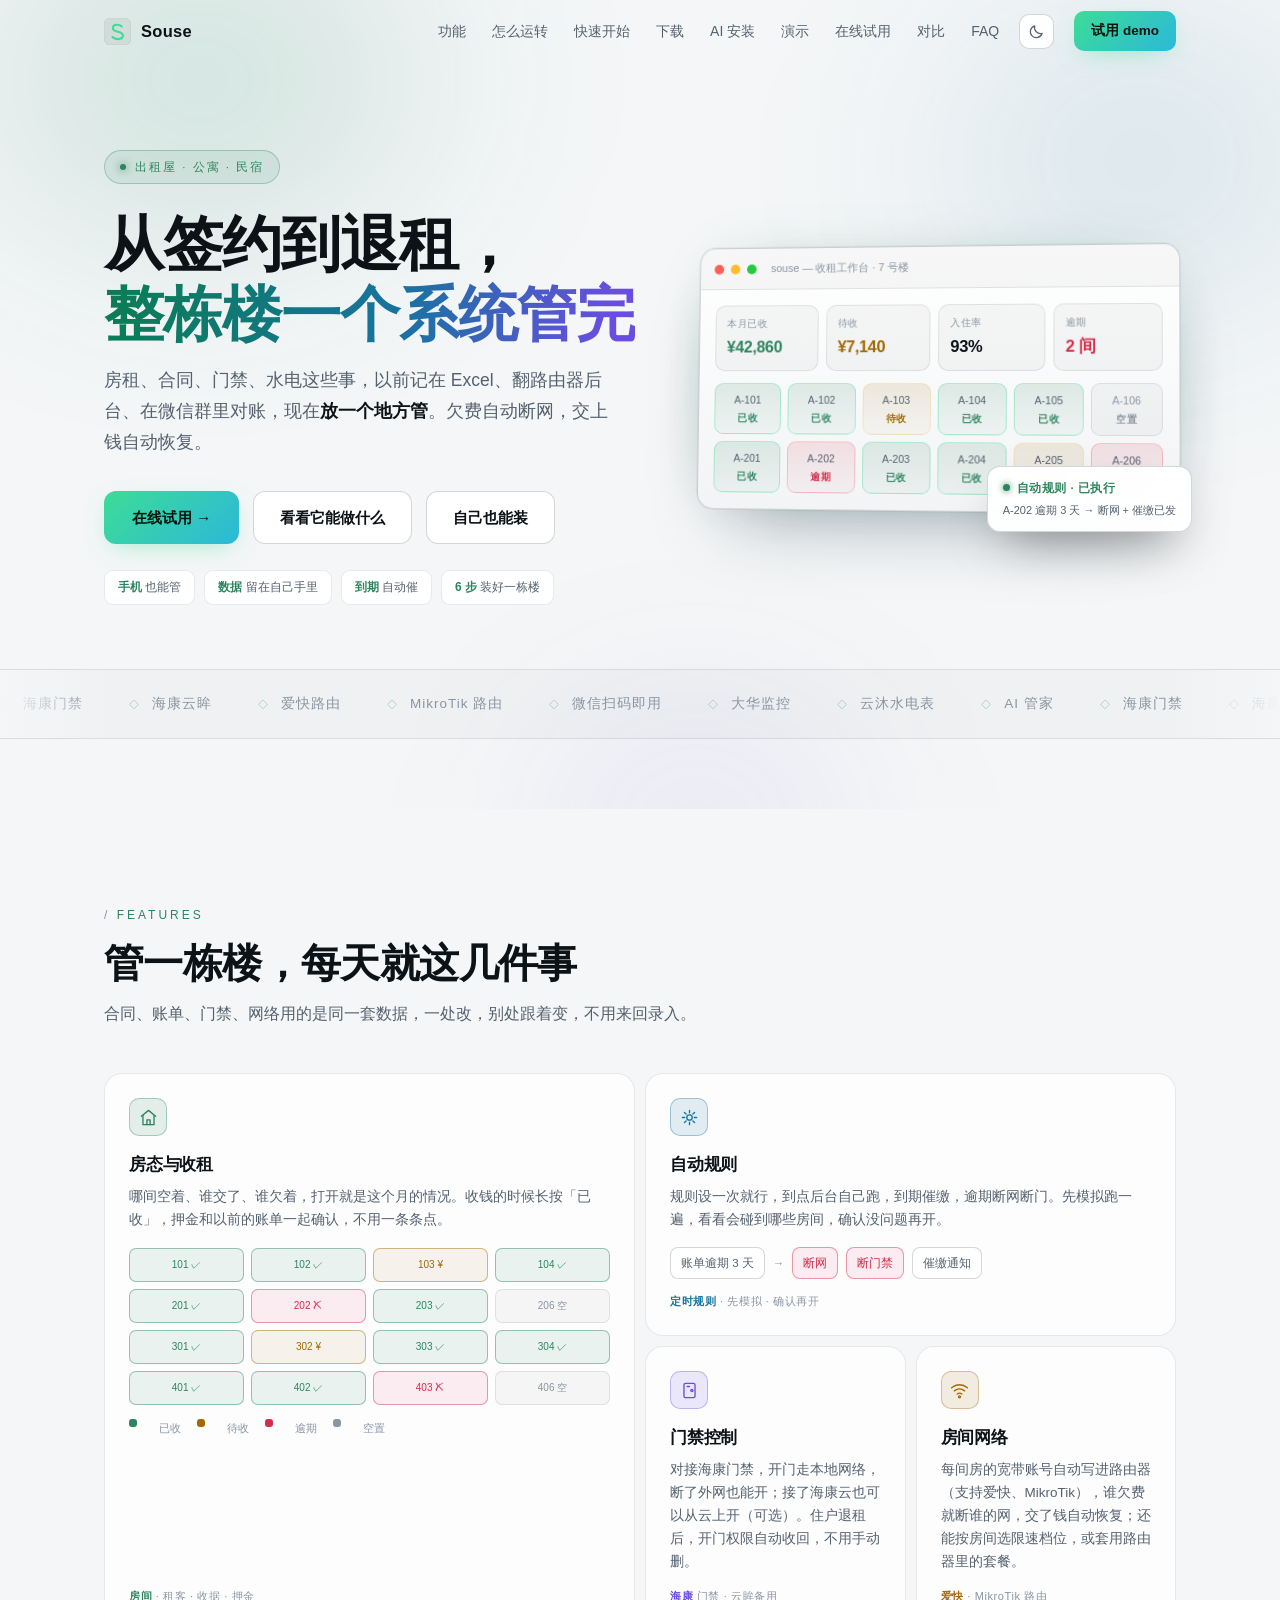
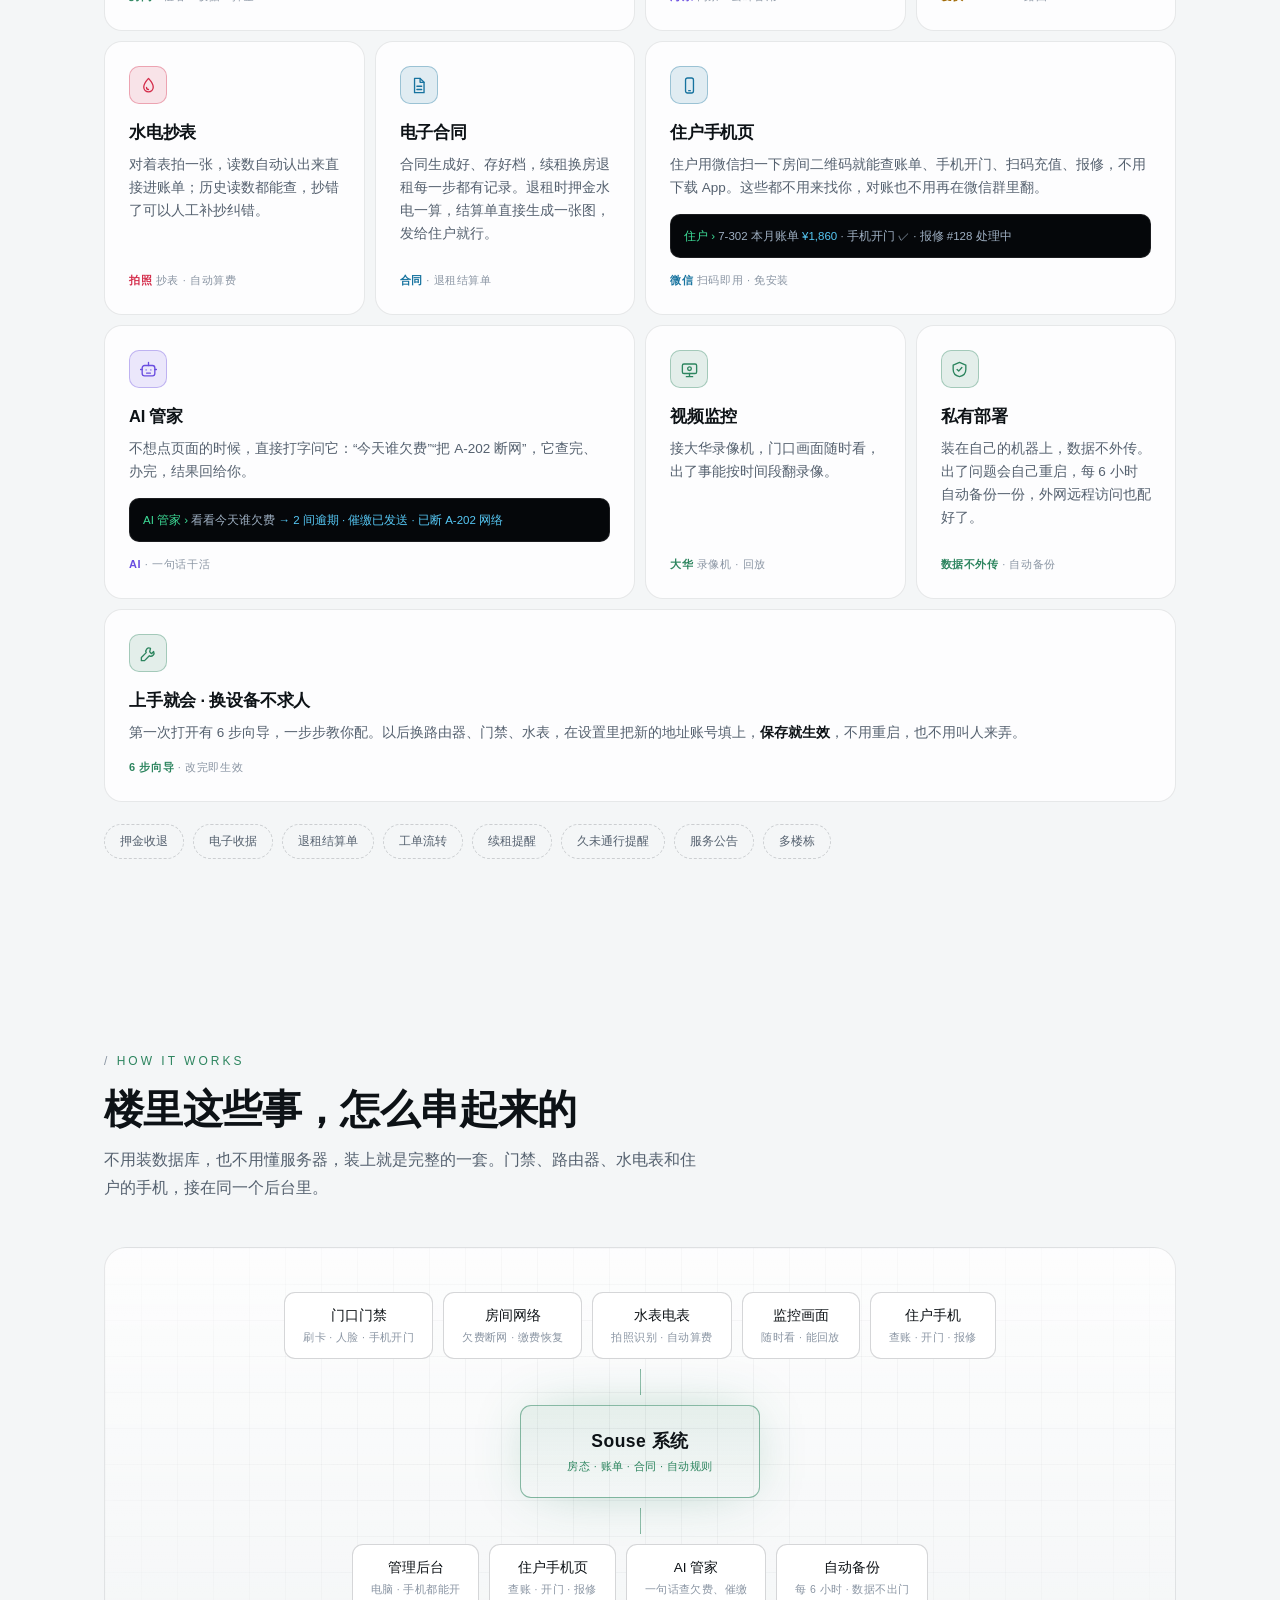
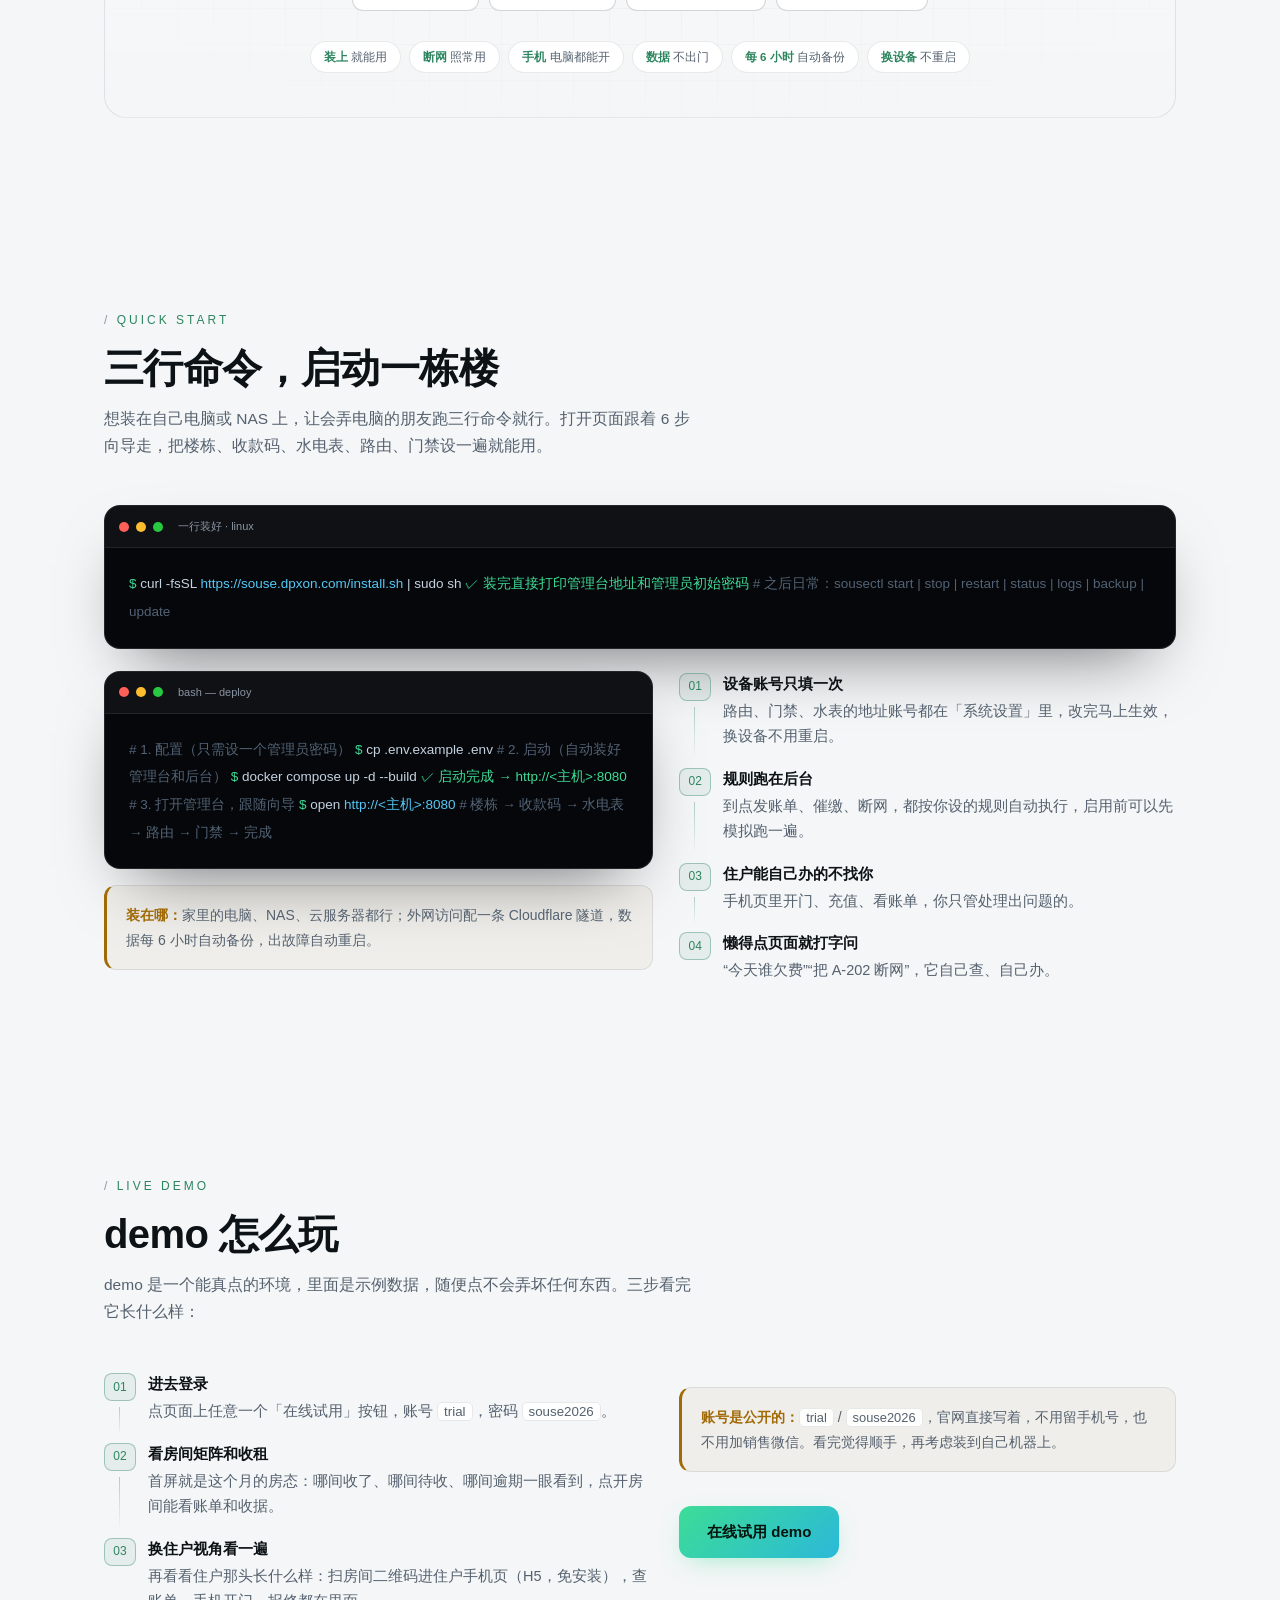
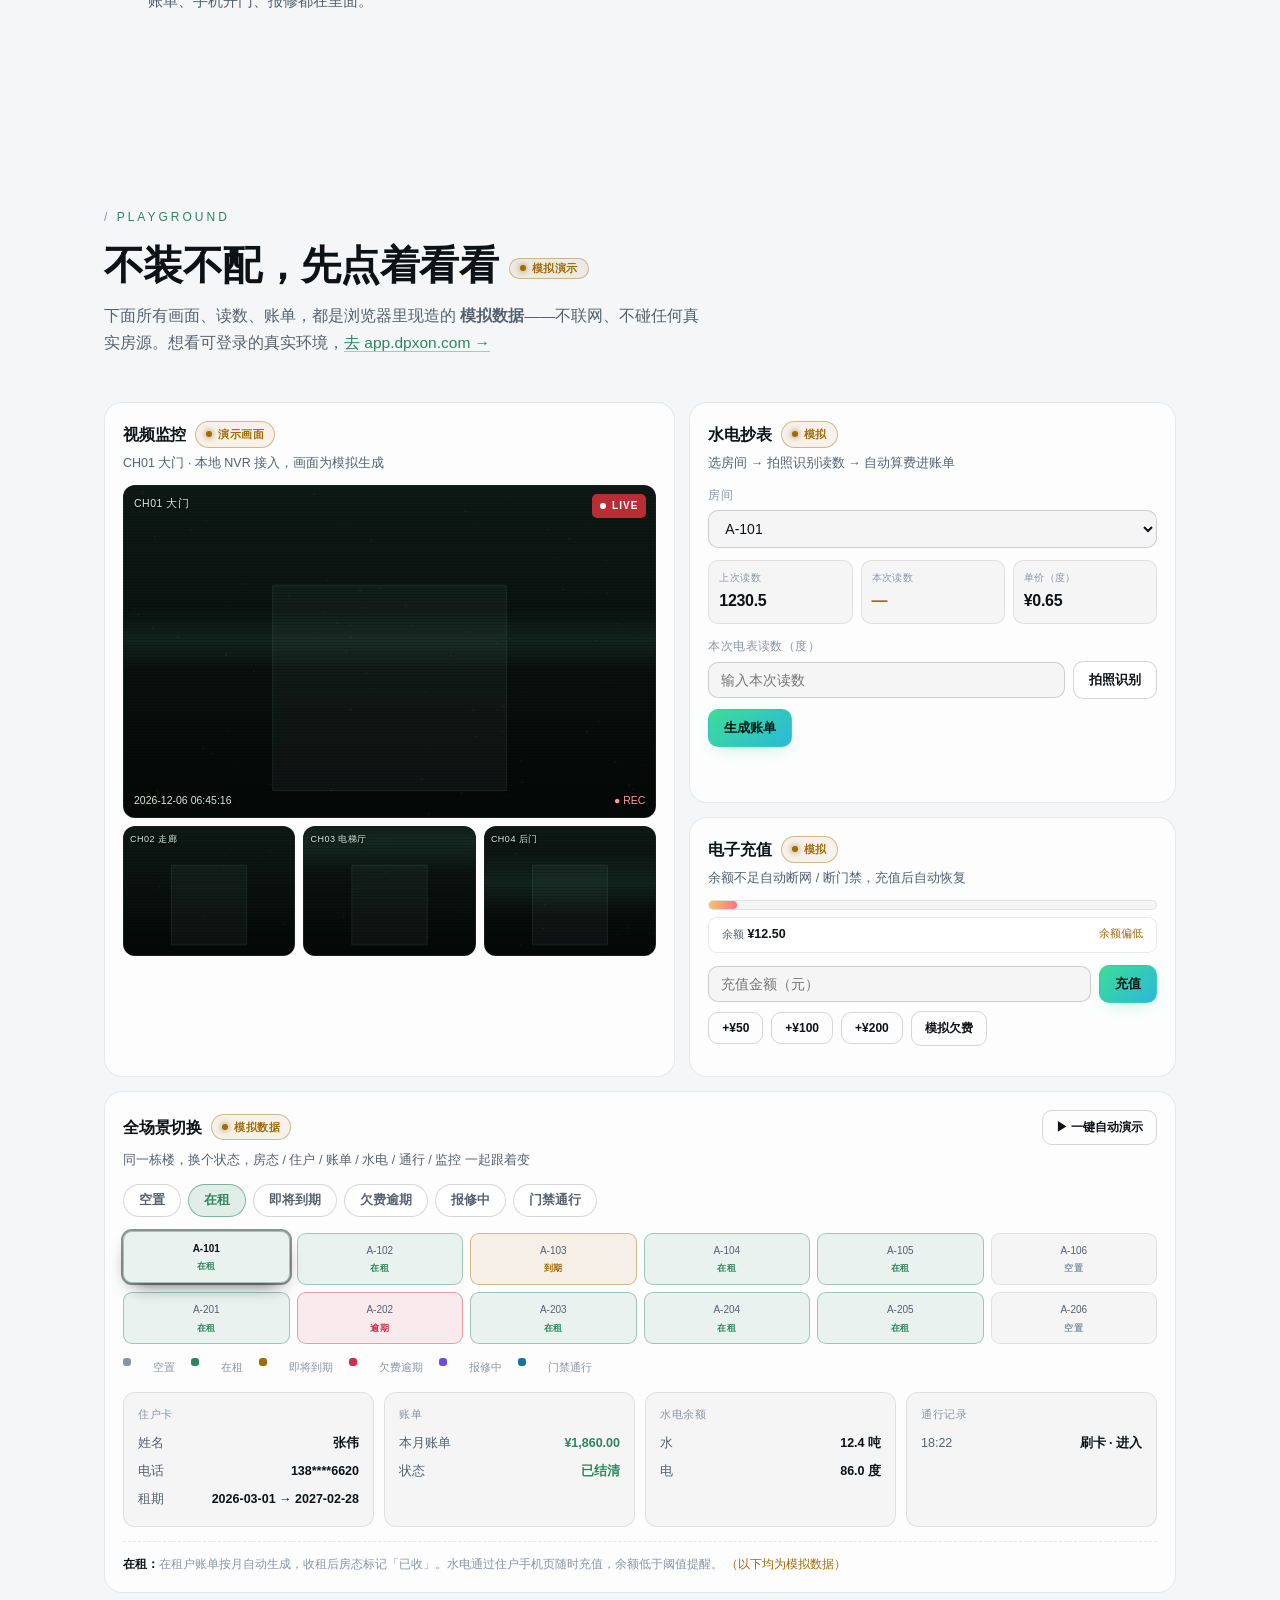
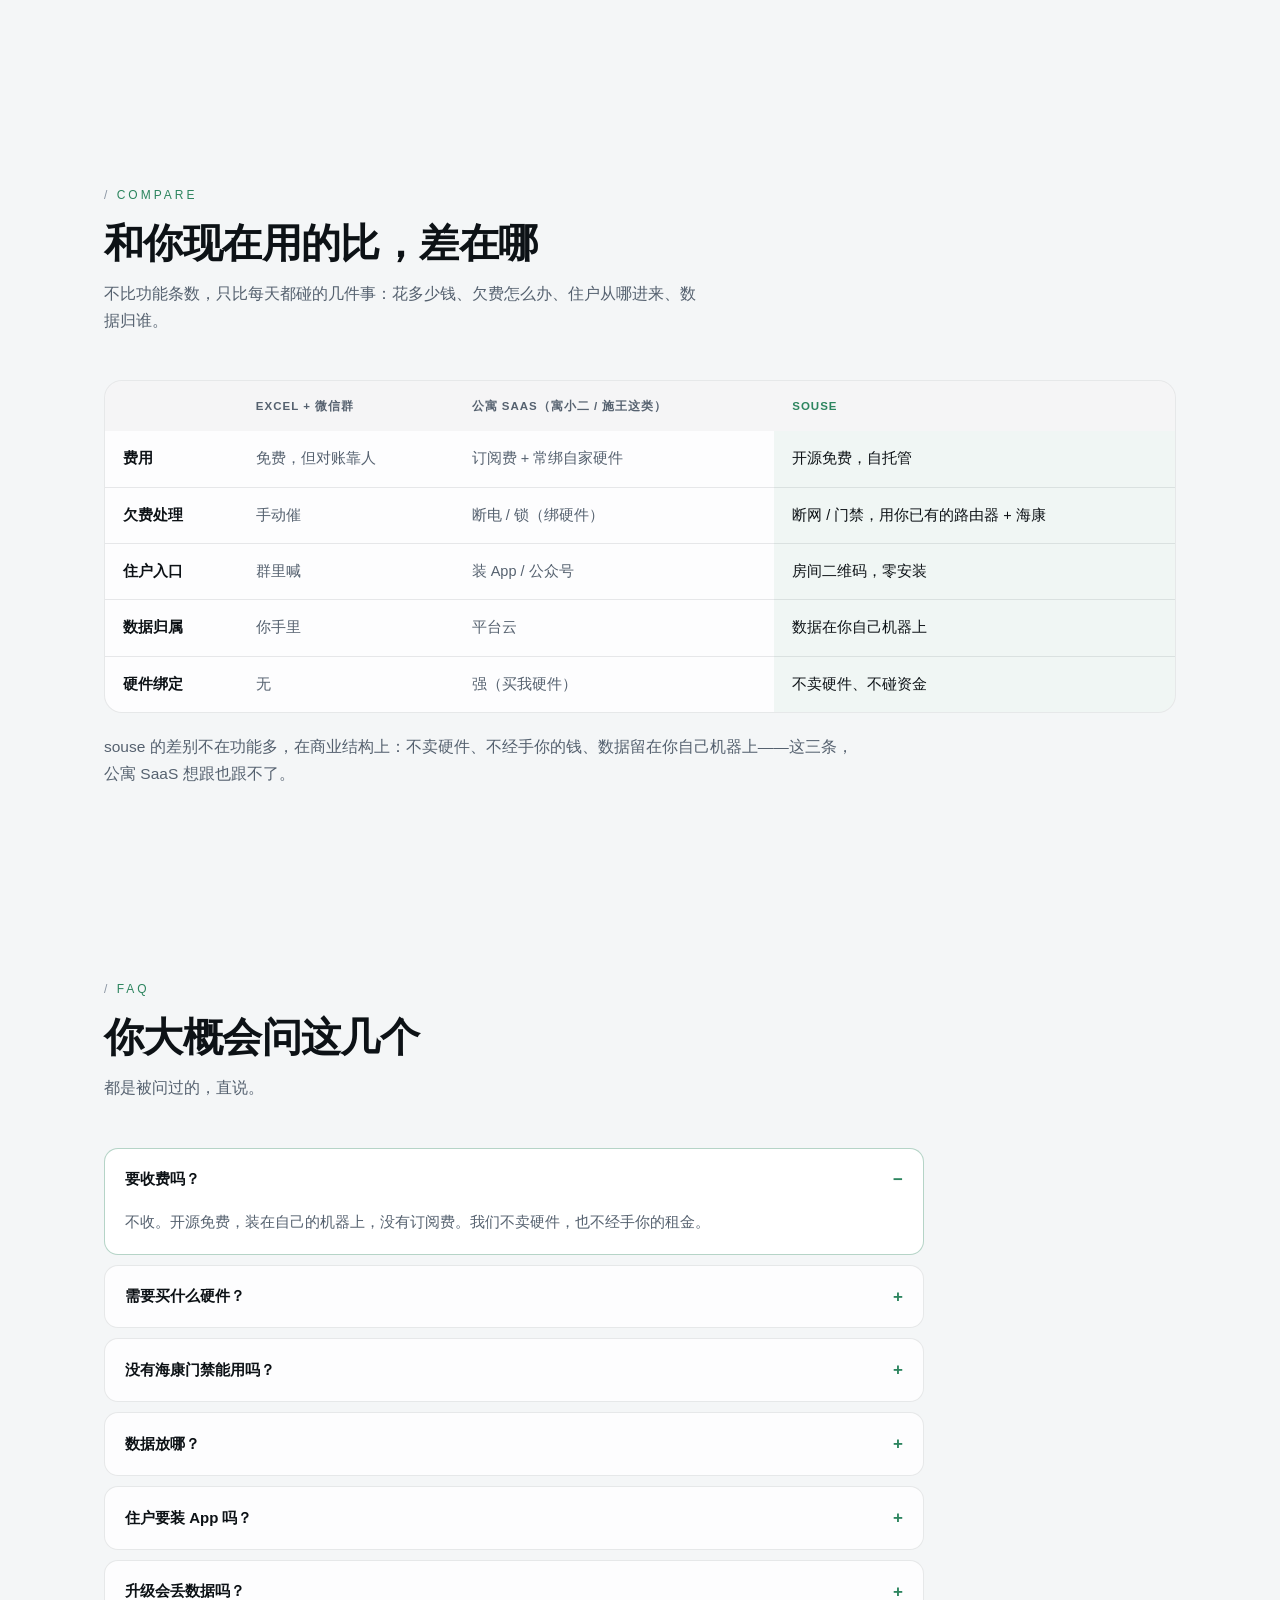
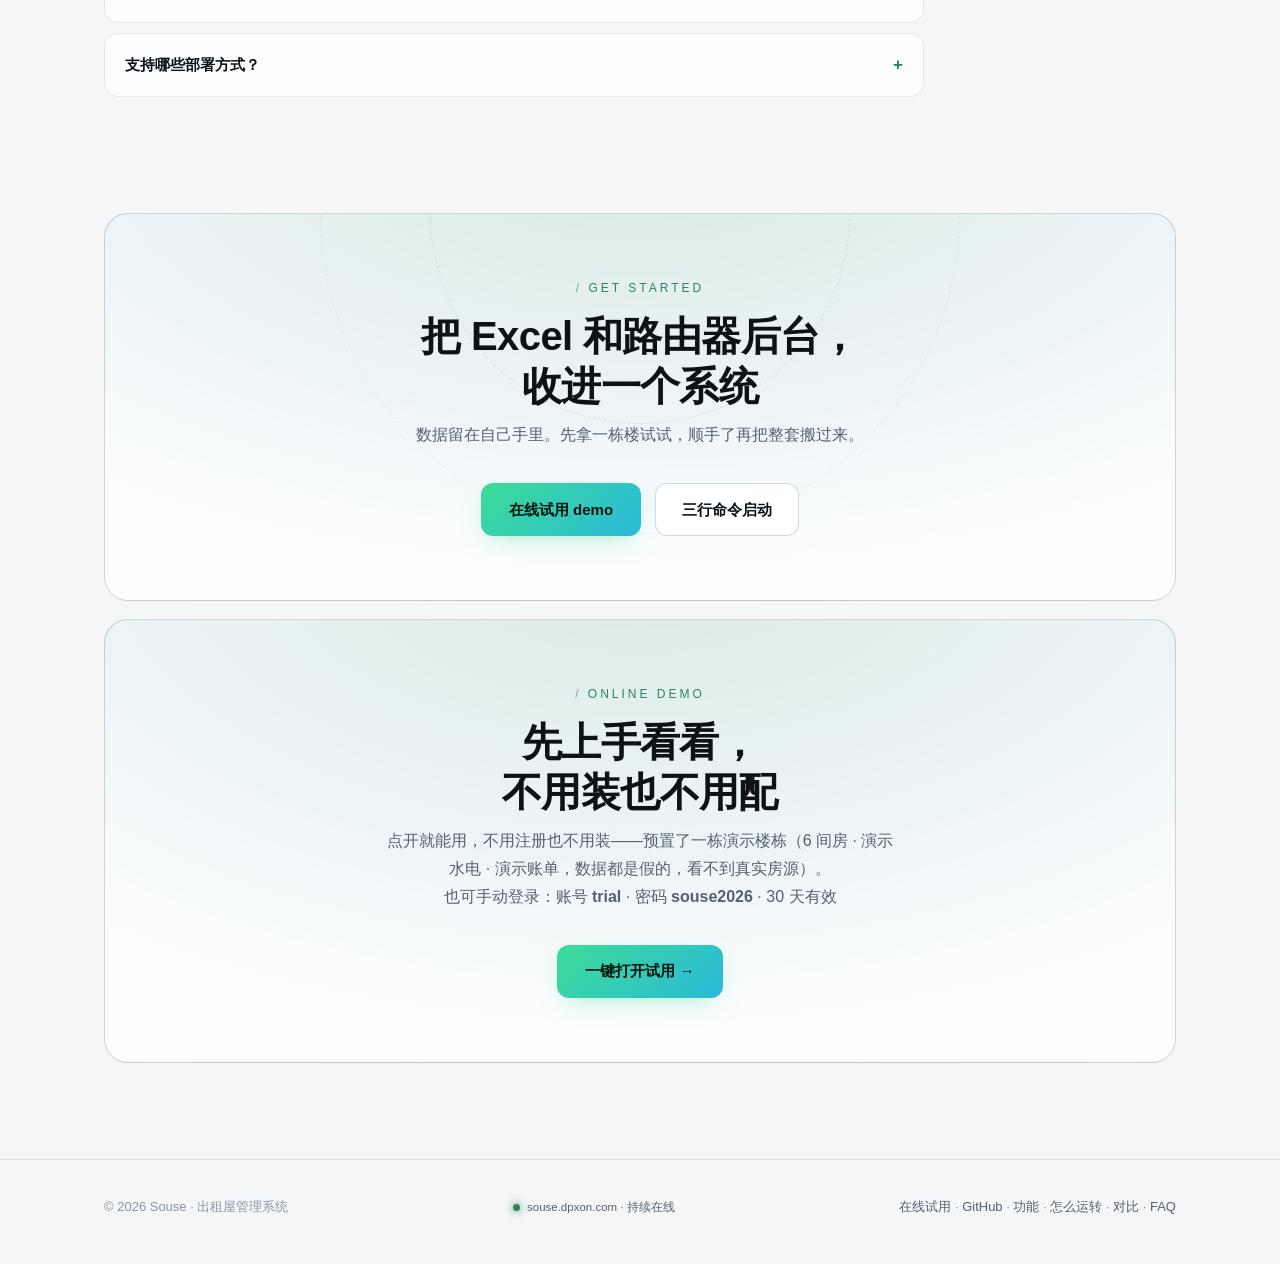
==== commit be403a64: "chore(domain): 站点迁到 souse.dpxon.com，试用入口改 app.dpxon.com - CNAME: souse.neng.page -> souse.dpxon.com（" ====
--- a/index.html
+++ b/index.html
@@ -9,8 +9,8 @@
 <meta property="og:title" content="Souse · 出租屋管理系统">
 <meta property="og:description" content="从签约到退租，整栋楼一个系统管完。房态 · 收租 · 门禁 · 网络 · 水电 · 住户手机页。">
 <meta property="og:type" content="website">
-<meta property="og:url" content="https://souse.neng.page/">
-<meta property="og:image" content="https://souse.neng.page/og-image.png">
+<meta property="og:url" content="https://souse.dpxon.com/">
+<meta property="og:image" content="https://souse.dpxon.com/og-image.png">
 <meta property="og:image:width" content="1200">
 <meta property="og:image:height" content="630">
 <meta property="og:image:alt" content="Souse · 出租屋管理系统">
@@ -19,7 +19,7 @@
 <meta name="twitter:card" content="summary_large_image">
 <meta name="twitter:title" content="Souse · 出租屋管理系统">
 <meta name="twitter:description" content="从签约到退租，整栋楼一个系统管完。房态 · 收租 · 门禁 · 网络 · 水电 · 住户手机页。">
-<meta name="twitter:image" content="https://souse.neng.page/og-image.png">
+<meta name="twitter:image" content="https://souse.dpxon.com/og-image.png">
 <link rel="icon" href="data:image/svg+xml,%3Csvg xmlns='http://www.w3.org/2000/svg' viewBox='0 0 64 64'%3E%3Crect width='64' height='64' rx='14' fill='%230a0e13'/%3E%3Cpath d='M42 20c-3-3-7-4-11-4-6 0-10 3-10 8 0 11 24 6 24 17 0 6-5 9-12 9-5 0-10-2-13-5' fill='none' stroke='%233DDC97' stroke-width='5' stroke-linecap='round'/%3E%3C/svg%3E">
 <script>
 /* 主题预置：localStorage 优先，否则跟随系统；防闪烁 */
@@ -451,7 +451,7 @@
 @media(prefers-reduced-motion:reduce){.pg-live i,.pg-cam-rec::before{animation:none}}
 </style>
 <script type="application/ld+json">
-{"@context":"https://schema.org","@type":"SoftwareApplication","name":"Souse","alternateName":"souse","url":"https://souse.neng.page/","image":"https://souse.neng.page/og-image.png","description":"Souse 管出租屋和公寓：收租催缴、电子合同、门禁网络、水电抄表、住户手机页，开源免费，装在自己的电脑或 NAS 上。","applicationCategory":"BusinessApplication","operatingSystem":"自托管 / Docker"}
+{"@context":"https://schema.org","@type":"SoftwareApplication","name":"Souse","alternateName":"souse","url":"https://souse.dpxon.com/","image":"https://souse.dpxon.com/og-image.png","description":"Souse 管出租屋和公寓：收租催缴、电子合同、门禁网络、水电抄表、住户手机页，开源免费，装在自己的电脑或 NAS 上。","applicationCategory":"BusinessApplication","operatingSystem":"自托管 / Docker"}
 </script>
 <!-- Cloudflare Web Analytics（beacon token 2026-10-16 从面板获取；beacon token 打进页面即公开，无账号权限） -->
 <script defer src='https://static.cloudflareinsights.com/beacon.min.js' data-cf-beacon='{"token": "2bf4dabbbd7b4ee7a472ecc2f8daf3a2"}'></script>
@@ -472,7 +472,7 @@
         <a href="downloads.html">下载</a>
         <a href="agent.html">AI 安装</a>
         <a href="#playground">演示</a>
-        <a href="https://demo.neng.page/login?demo=1" target="_blank" rel="noopener">在线试用</a>
+        <a href="https://app.dpxon.com/login?demo=1" target="_blank" rel="noopener">在线试用</a>
         <a href="#compare">对比</a>
         <a href="#faq">FAQ</a>
       </div>
@@ -480,7 +480,7 @@
         <svg class="i-sun" viewBox="0 0 24 24"><circle cx="12" cy="12" r="4"/><path d="M12 2.5v2.5M12 19v2.5M2.5 12H5M19 12h2.5M5 5l1.8 1.8M17.2 17.2 19 19M19 5l-1.8 1.8M6.8 17.2 5 19"/></svg>
         <svg class="i-moon" viewBox="0 0 24 24"><path d="M20 14.5A8.5 8.5 0 0 1 9.5 4 8.5 8.5 0 1 0 20 14.5Z"/></svg>
       </button>
-      <a class="btn btn-p btn-s" href="https://demo.neng.page/login?demo=1" target="_blank" rel="noopener">试用 demo</a>
+      <a class="btn btn-p btn-s" href="https://app.dpxon.com/login?demo=1" target="_blank" rel="noopener">试用 demo</a>
       <button class="tt mm" id="mm" title="菜单" aria-label="打开菜单" aria-expanded="false">
         <svg viewBox="0 0 24 24"><path d="M4 7h16M4 12h16M4 17h16"/></svg>
       </button>
@@ -497,7 +497,7 @@
       <h1 class="rv">从签约到退租，<br><span class="grad">整栋楼一个系统管完</span></h1>
       <p class="hero-sub rv">房租、合同、门禁、水电这些事，以前记在 Excel、翻路由器后台、在微信群里对账，现在<b>放一个地方管</b>。欠费自动断网，交上钱自动恢复。</p>
       <div class="cta rv">
-        <a class="btn btn-p" href="https://demo.neng.page/login?demo=1" target="_blank" rel="noopener">在线试用 →</a>
+        <a class="btn btn-p" href="https://app.dpxon.com/login?demo=1" target="_blank" rel="noopener">在线试用 →</a>
         <a class="btn btn-g" href="#features">看看它能做什么</a>
         <a class="btn btn-g" href="#start">自己也能装</a>
       </div>
@@ -716,7 +716,7 @@
     <div class="term rv" style="margin-bottom:22px">
       <div class="win-bar"><i></i><i></i><i></i><span>一行装好 · linux</span></div>
       <div class="term-body">
-<span class="p">$</span> curl -fsSL <span class="u">https://souse.neng.page/install.sh</span> | sudo sh
+<span class="p">$</span> curl -fsSL <span class="u">https://souse.dpxon.com/install.sh</span> | sudo sh
 <span class="ok">✓ 装完直接打印管理台地址和管理员初始密码</span>
 
 <span class="c"># 之后日常：sousectl start | stop | restart | status | logs | backup | update</span>
@@ -768,7 +768,7 @@
       <div class="rv">
         <div class="note"><b>账号是公开的：</b><code>trial</code> / <code>souse2026</code>，官网直接写着，不用留手机号，也不用加销售微信。看完觉得顺手，再考虑装到自己机器上。</div>
         <div class="cta">
-          <a class="btn btn-p" href="https://demo.neng.page/login?demo=1" target="_blank" rel="noopener">在线试用 demo</a>
+          <a class="btn btn-p" href="https://app.dpxon.com/login?demo=1" target="_blank" rel="noopener">在线试用 demo</a>
         </div>
       </div>
     </div>
@@ -781,7 +781,7 @@
     <div class="sec-h rv">
       <div class="sec-k">Playground</div>
       <h2>不装不配，先点着看看 <span class="pg-badge">模拟演示</span></h2>
-      <p class="sec-d">下面所有画面、读数、账单，都是浏览器里现造的 <b>模拟数据</b>——不联网、不碰任何真实房源。想看可登录的真实环境，<a href="https://demo.neng.page/login?demo=1" target="_blank" rel="noopener" style="color:var(--acc);border-bottom:1px solid color-mix(in srgb,var(--acc) 40%,transparent)">去 demo.neng.page →</a></p>
+      <p class="sec-d">下面所有画面、读数、账单，都是浏览器里现造的 <b>模拟数据</b>——不联网、不碰任何真实房源。想看可登录的真实环境，<a href="https://app.dpxon.com/login?demo=1" target="_blank" rel="noopener" style="color:var(--acc);border-bottom:1px solid color-mix(in srgb,var(--acc) 40%,transparent)">去 app.dpxon.com →</a></p>
     </div>
 
     <div class="pg-grid rv">
@@ -935,7 +935,7 @@
       </details>
       <details>
         <summary>支持哪些部署方式？</summary>
-        <p>两种都行。想一步装好：<code>curl -fsSL https://souse.neng.page/install.sh | sudo sh</code>，程序、管理台、自动备份、开机自启一次到位，装完直接告诉你管理员密码。习惯 Docker 也可以 <code>docker compose up -d</code>。电脑、NAS、云服务器都行；外网远程访问走一条 Cloudflare 隧道。装好后页面里有 6 步向导，把楼栋、收款码、水电表、路由、门禁配齐。</p>
+        <p>两种都行。想一步装好：<code>curl -fsSL https://souse.dpxon.com/install.sh | sudo sh</code>，程序、管理台、自动备份、开机自启一次到位，装完直接告诉你管理员密码。习惯 Docker 也可以 <code>docker compose up -d</code>。电脑、NAS、云服务器都行；外网远程访问走一条 Cloudflare 隧道。装好后页面里有 6 步向导，把楼栋、收款码、水电表、路由、门禁配齐。</p>
       </details>
     </div>
   </div>
@@ -950,7 +950,7 @@
       <h2 style="position:relative">把 Excel 和路由器后台，<br>收进一个系统</h2>
       <p style="position:relative">数据留在自己手里。先拿一栋楼试试，顺手了再把整套搬过来。</p>
       <div class="cta" style="position:relative">
-        <a class="btn btn-p" href="https://demo.neng.page/login?demo=1" target="_blank" rel="noopener">在线试用 demo</a>
+        <a class="btn btn-p" href="https://app.dpxon.com/login?demo=1" target="_blank" rel="noopener">在线试用 demo</a>
         <a class="btn btn-g" href="#start">三行命令启动</a>
       </div>
     </div>
@@ -960,7 +960,7 @@
       <h2 style="position:relative">先上手看看，<br>不用装也不用配</h2>
       <p style="position:relative">点开就能用，不用注册也不用装——预置了一栋演示楼栋（6 间房 · 演示水电 · 演示账单，数据都是假的，看不到真实房源）。<br>也可手动登录：账号 <b>trial</b> · 密码 <b>souse2026</b> · 30 天有效</p>
       <div class="cta" style="position:relative">
-        <a class="btn btn-p" href="https://demo.neng.page/login?demo=1" target="_blank" rel="noopener">一键打开试用 →</a>
+        <a class="btn btn-p" href="https://app.dpxon.com/login?demo=1" target="_blank" rel="noopener">一键打开试用 →</a>
       </div>
     </div>
   </div>
@@ -969,8 +969,8 @@
 <footer>
   <div class="wrap foot-in">
     <div>© 2026 Souse · 出租屋管理系统</div>
-    <div class="status"><i></i>souse.neng.page · 持续在线</div>
-    <div><a href="https://demo.neng.page/login?demo=1" target="_blank" rel="noopener">在线试用</a> · <a href="https://github.com/fuweineng/souse" target="_blank" rel="noopener">GitHub</a> · <a href="#features">功能</a> · <a href="#arch">怎么运转</a> · <a href="#compare">对比</a> · <a href="#faq">FAQ</a></div>
+    <div class="status"><i></i>souse.dpxon.com · 持续在线</div>
+    <div><a href="https://app.dpxon.com/login?demo=1" target="_blank" rel="noopener">在线试用</a> · <a href="https://github.com/fuweineng/souse" target="_blank" rel="noopener">GitHub</a> · <a href="#features">功能</a> · <a href="#arch">怎么运转</a> · <a href="#compare">对比</a> · <a href="#faq">FAQ</a></div>
   </div>
 </footer>
 
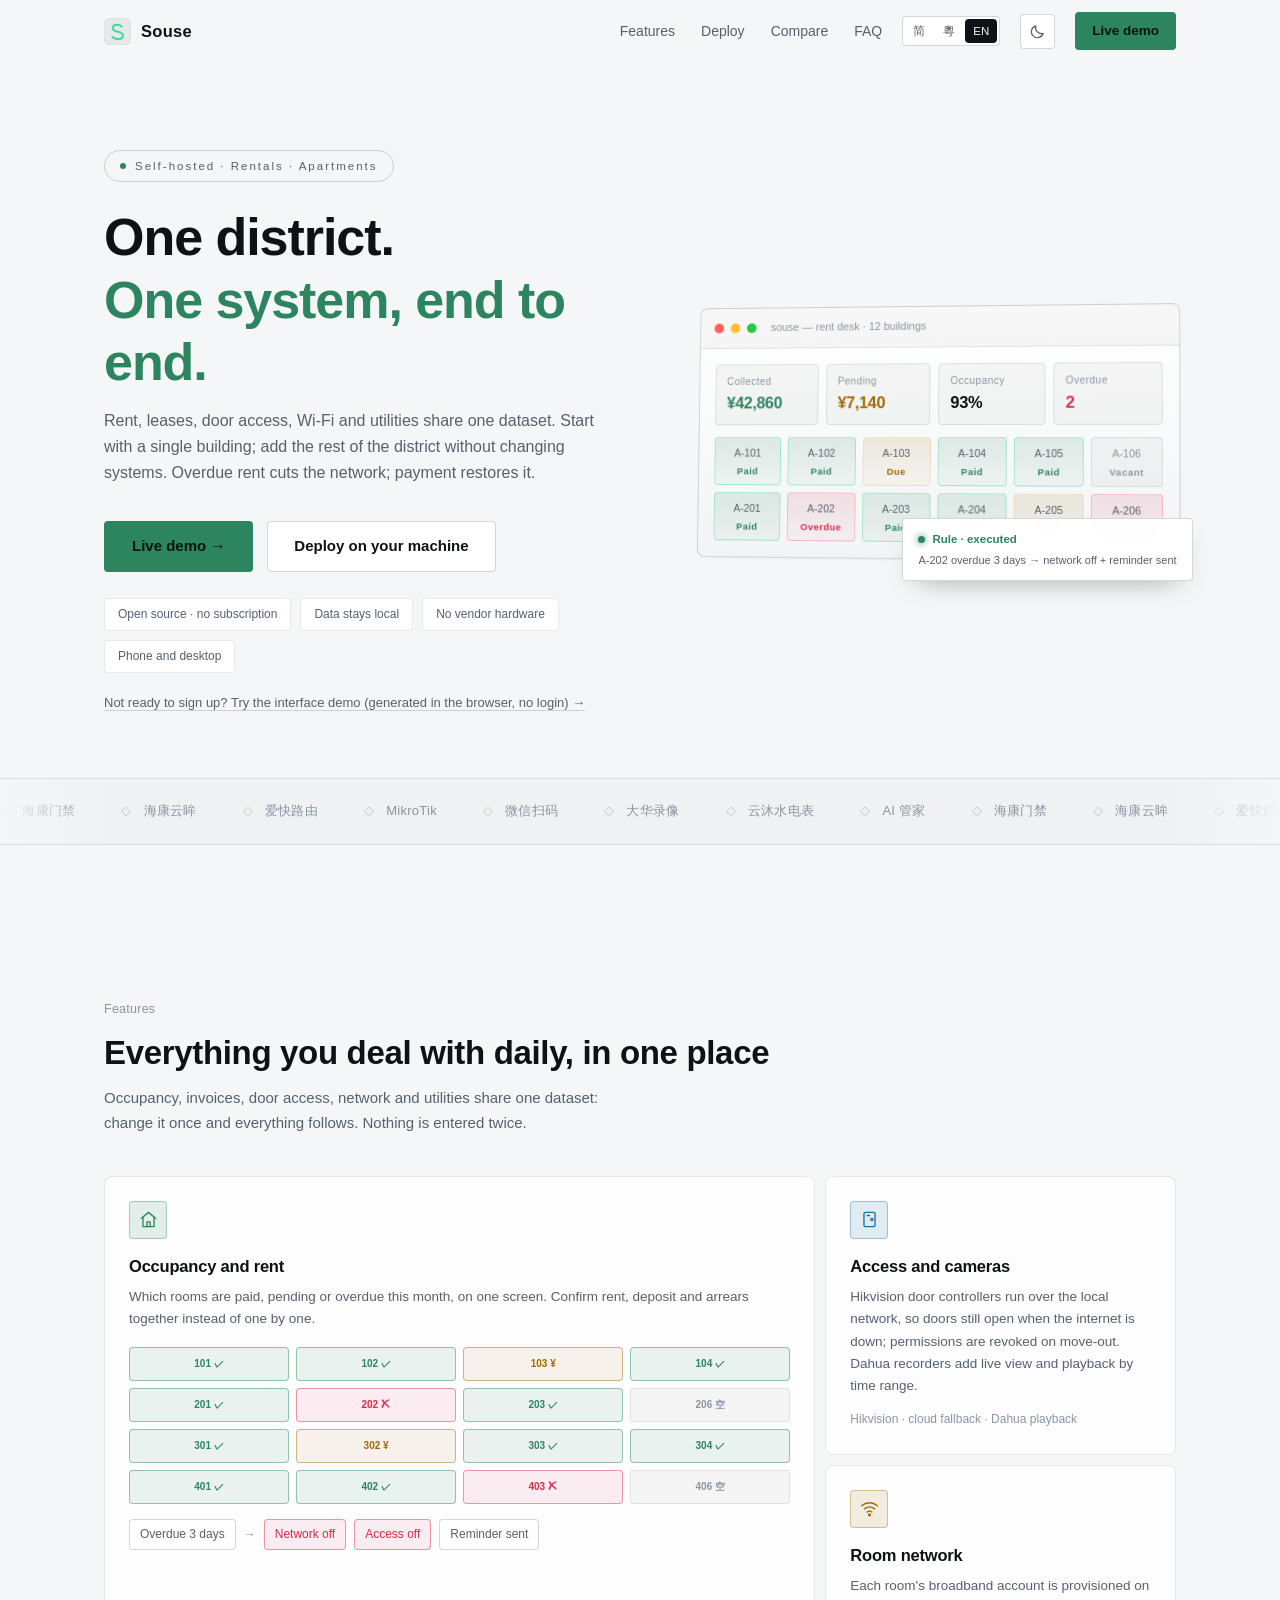
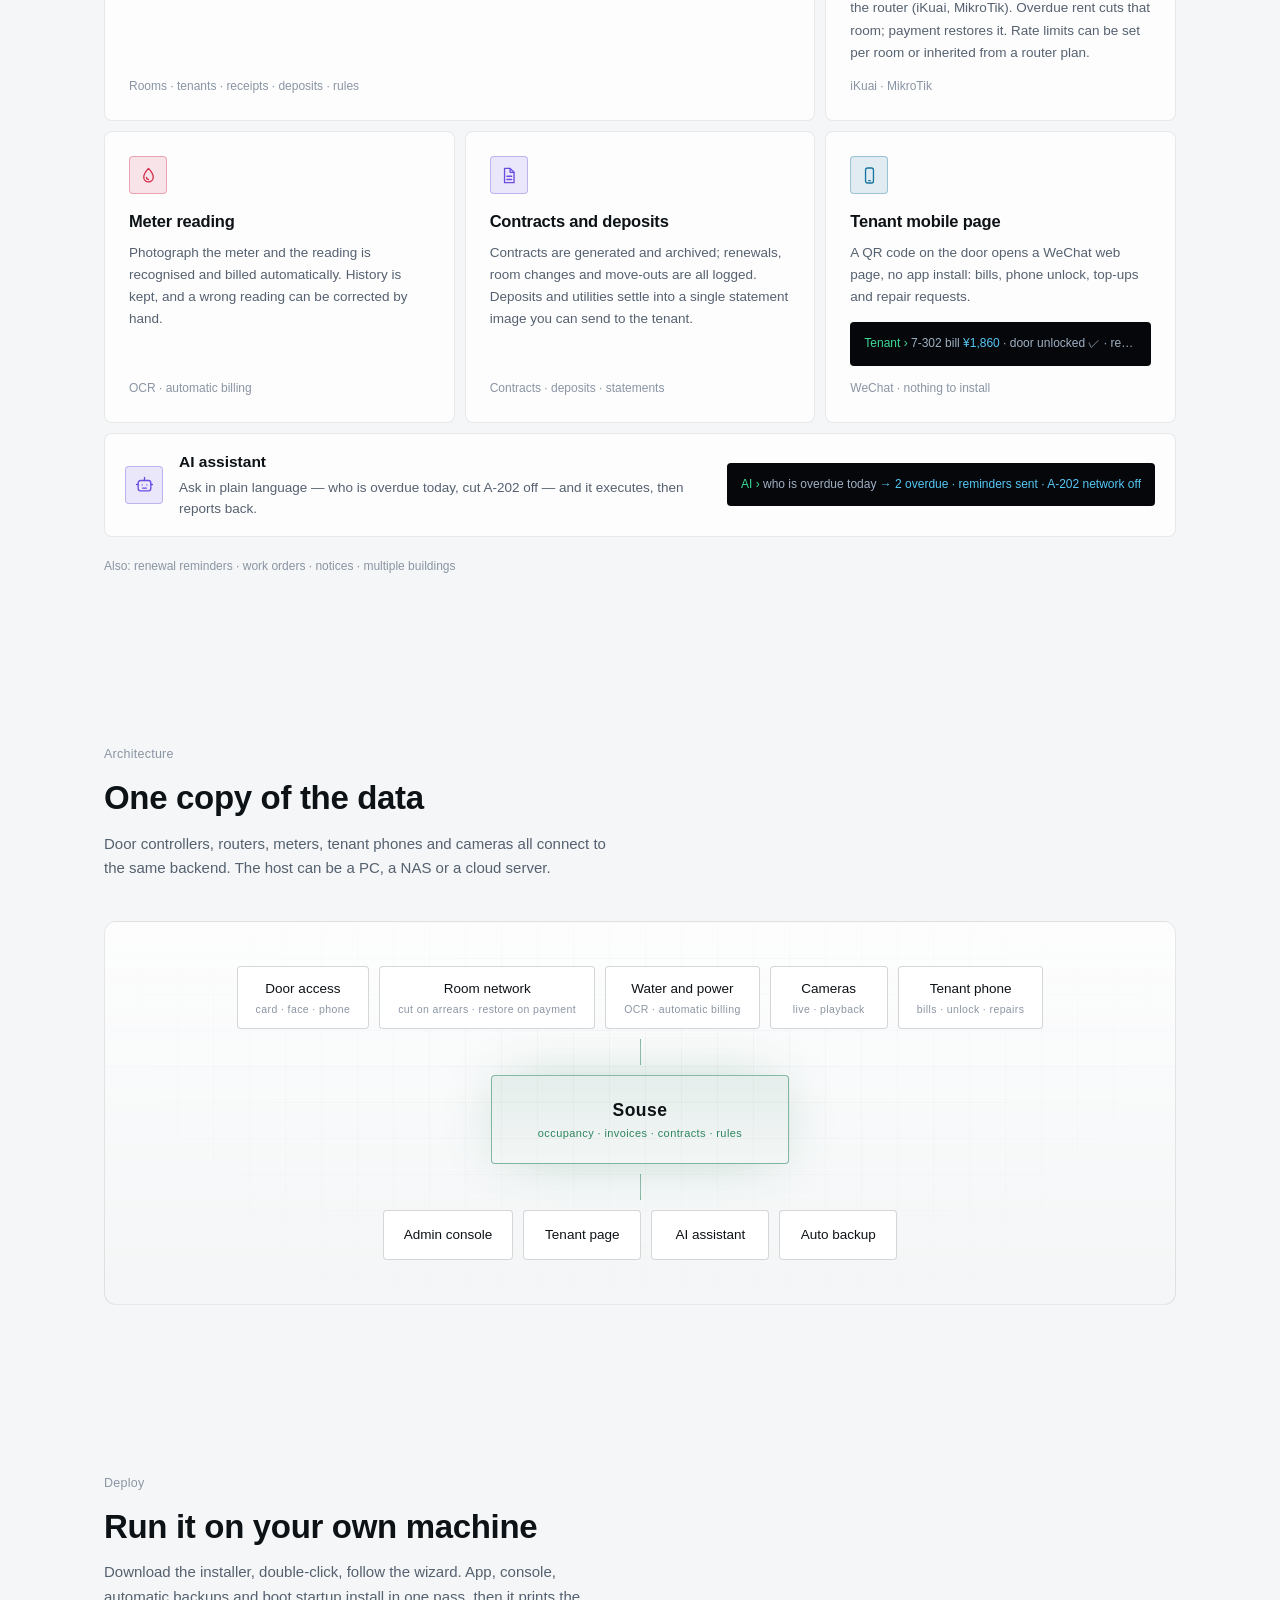
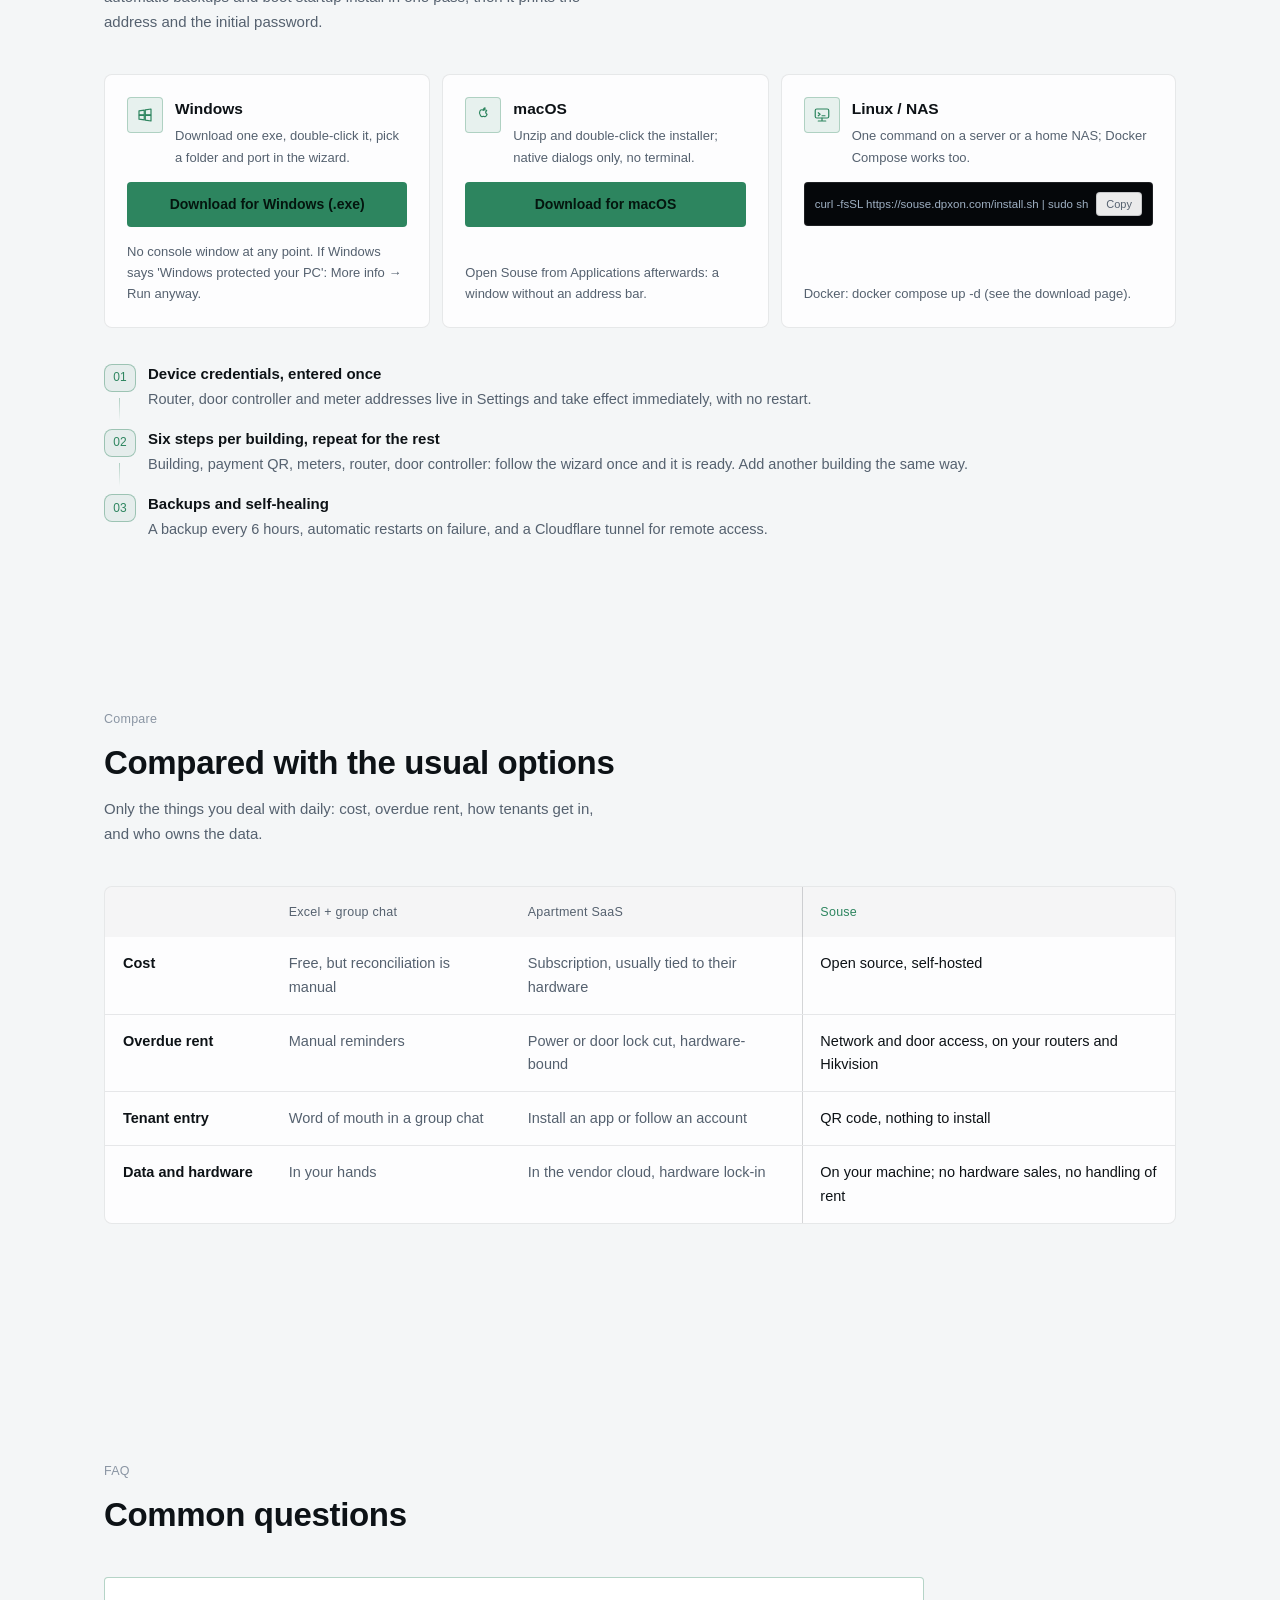
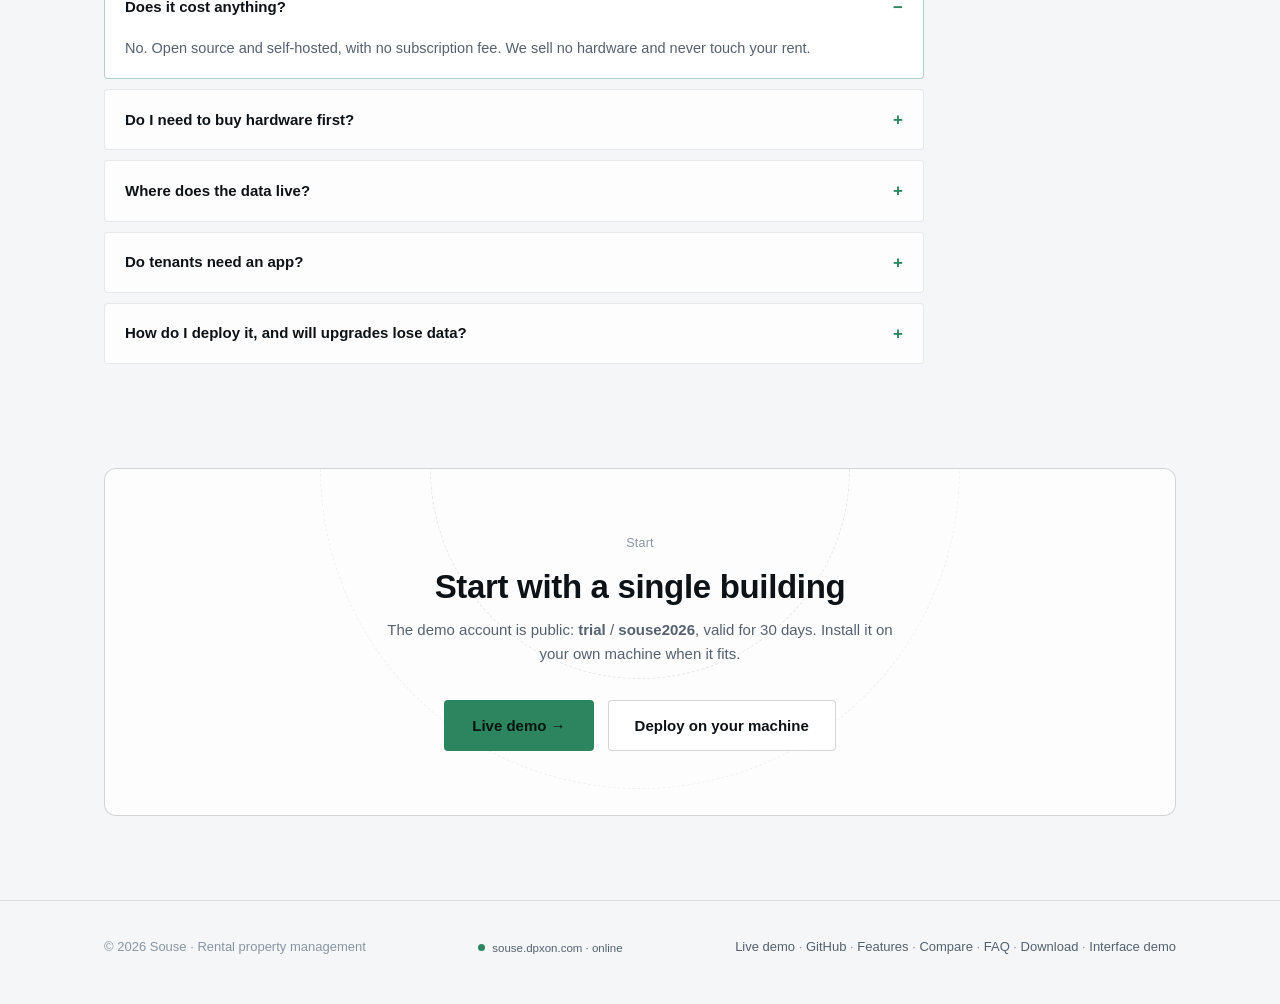
==== commit 2b450659: "site: 新首页上线（三语 / 去 AI 味 / 三平台部署区 / v1.0.3 链接） - index.html 85.7KB → 25.9KB，中文 2,713 → 1,498 字，手机 16." ====
--- a/index.html
+++ b/index.html
@@ -1,13 +1,14 @@
 <!DOCTYPE html>
-<html lang="zh-CN">
+<html lang="zh-CN" data-lang="zh-Hans">
 <head>
 <meta charset="UTF-8">
 <meta name="viewport" content="width=device-width, initial-scale=1.0">
 <meta name="theme-color" content="#060809">
 <title>Souse · 出租屋管理系统</title>
-<meta name="description" content="Souse 管出租屋和公寓：收租催缴、电子合同、门禁网络、水电抄表、住户手机页，装在自己的电脑或 NAS 上，跟着向导 6 步配好。">
+<meta name="description" content="Souse 管出租屋与公寓：收租催缴、电子合同、门禁网络、水电抄表、住户手机页。开源免费，部署在你自己的机器上。">
+<link rel="canonical" href="https://souse.dpxon.com/">
 <meta property="og:title" content="Souse · 出租屋管理系统">
-<meta property="og:description" content="从签约到退租，整栋楼一个系统管完。房态 · 收租 · 门禁 · 网络 · 水电 · 住户手机页。">
+<meta property="og:description" content="租金、合同、门禁、网络、水电共用一份数据。开源免费，自托管。">
 <meta property="og:type" content="website">
 <meta property="og:url" content="https://souse.dpxon.com/">
 <meta property="og:image" content="https://souse.dpxon.com/og-image.png">
@@ -18,7 +19,7 @@
 <meta property="og:locale" content="zh_CN">
 <meta name="twitter:card" content="summary_large_image">
 <meta name="twitter:title" content="Souse · 出租屋管理系统">
-<meta name="twitter:description" content="从签约到退租，整栋楼一个系统管完。房态 · 收租 · 门禁 · 网络 · 水电 · 住户手机页。">
+<meta name="twitter:description" content="租金、合同、门禁、网络、水电共用一份数据。开源免费，自托管。">
 <meta name="twitter:image" content="https://souse.dpxon.com/og-image.png">
 <link rel="icon" href="data:image/svg+xml,%3Csvg xmlns='http://www.w3.org/2000/svg' viewBox='0 0 64 64'%3E%3Crect width='64' height='64' rx='14' fill='%230a0e13'/%3E%3Cpath d='M42 20c-3-3-7-4-11-4-6 0-10 3-10 8 0 11 24 6 24 17 0 6-5 9-12 9-5 0-10-2-13-5' fill='none' stroke='%233DDC97' stroke-width='5' stroke-linecap='round'/%3E%3C/svg%3E">
 <script>
@@ -29,458 +30,40 @@
 document.querySelector('meta[name=theme-color]').setAttribute('content',t==='light'?'#f4f6f7':'#060809');}
 catch(e){document.documentElement.dataset.theme='dark';}})();
 </script>
-<style>
-:root{
-  /* ── 深色（默认） ── */
-  --bg:#060809; --navbg:rgba(6,8,9,.72); --strip:rgba(255,255,255,.014);
-  --card:rgba(255,255,255,.028); --card-hover:rgba(255,255,255,.05);
-  --chip:rgba(255,255,255,.03); --tile:rgba(255,255,255,.03);
-  --line:rgba(255,255,255,.075); --line-strong:rgba(255,255,255,.14);
-  --gridline:rgba(255,255,255,.028);
-  --ink:#eef2f6; --mut:#8b98a9; --dim:#5d6b7c;
-  /* 品牌色阶：与 souse 应用 brand.css 同源（松绿，锚点 #3DDC97）。
-     700 = 浅色主色，500 = 深色主色，全部经 WCAG AA 4.5:1 校验。 */
-  --acc-50:#EEFBF6; --acc-100:#D9F7EA; --acc-200:#B7F0D7; --acc-300:#8BE9C0;
-  --acc-400:#6CE4B0; --acc-500:#3DDC97; --acc-600:#2BBB7C; --acc-700:#2D855F;
-  --acc-800:#246B4C; --acc-900:#1B5039; --acc-950:#1F5B41;
-  --acc:var(--acc-500); --sky-i:#56c8f5; --violet-i:#a78bfa; --amber-i:#f6c56b; --rose-i:#fb7185;
-  --grad:linear-gradient(100deg,#3ddc97 5%,#56c8f5 55%,#a78bfa 95%);
-  --g1:radial-gradient(closest-side,rgba(61,220,151,.16),transparent);
-  --g2:radial-gradient(closest-side,rgba(86,200,245,.13),transparent);
-  --g3:radial-gradient(closest-side,rgba(167,139,250,.1),transparent);
-  --node-bg:rgba(10,13,17,.85);
-  --win-a:#0d1116; --win-b:#0a0e12;
-  --win-shadow:0 40px 90px -30px rgba(0,0,0,.85),0 0 0 1px rgba(255,255,255,.03),0 0 80px -30px rgba(61,220,151,.25);
-  --pop:rgba(13,17,22,.92);
-  color-scheme:dark;
-}
-[data-theme=light]{
-  /* ── 白色 ── */
-  --bg:#f4f6f7; --navbg:rgba(244,246,247,.78); --strip:rgba(8,16,24,.018);
-  --card:rgba(255,255,255,.8); --card-hover:#ffffff;
-  --chip:rgba(255,255,255,.92); --tile:rgba(8,16,24,.032);
-  --line:rgba(8,16,24,.09); --line-strong:rgba(8,16,24,.17);
-  --gridline:rgba(8,16,24,.05);
-  --ink:#0d1216; --mut:#55616f; --dim:#8a95a3;
-  --acc:var(--acc-700); --sky-i:#17739f; --violet-i:#6a4de0; --amber-i:#a06a06; --rose-i:#d42d4b;
-  --grad:linear-gradient(100deg,#0b7c57 5%,#17739f 55%,#6a4de0 95%);
-  --g1:radial-gradient(closest-side,rgba(11,124,87,.2),transparent);
-  --g2:radial-gradient(closest-side,rgba(23,115,159,.16),transparent);
-  --g3:radial-gradient(closest-side,rgba(106,77,224,.13),transparent);
-  --node-bg:#ffffff;
-  --win-a:#ffffff; --win-b:#f2f4f5;
-  --win-shadow:0 34px 80px -34px rgba(16,36,56,.4),0 0 0 1px rgba(8,16,24,.05),0 0 70px -34px rgba(11,124,87,.4);
-  --pop:rgba(255,255,255,.96);
-  color-scheme:light;
-}
-*{box-sizing:border-box;margin:0;padding:0}
-html{scroll-behavior:smooth}
-body{background:var(--bg);color:var(--ink);font-family:var(--sans,var(--fallback));font-family:-apple-system,BlinkMacSystemFont,"Segoe UI","PingFang SC","Hiragino Sans GB","Microsoft YaHei",sans-serif;line-height:1.75;-webkit-font-smoothing:antialiased;overflow-x:hidden}
-a{color:inherit;text-decoration:none}
-::selection{background:color-mix(in srgb,var(--acc) 28%,transparent)}
-.wrap{max-width:1120px;margin:0 auto;padding:0 24px}
-
-/* ───── 颗粒噪点（仅深色） ───── */
-body::after{content:"";position:fixed;inset:0;z-index:999;pointer-events:none;opacity:.5;mix-blend-mode:overlay;
-  background-image:url("data:image/svg+xml,%3Csvg xmlns='http://www.w3.org/2000/svg' width='140' height='140'%3E%3Cfilter id='n'%3E%3CfeTurbulence type='fractalNoise' baseFrequency='.9' numOctaves='2'/%3E%3CfeColorMatrix values='0 0 0 0 1 0 0 0 0 1 0 0 0 0 1 0 0 0 .05 0'/%3E%3C/filter%3E%3Crect width='140' height='140' filter='url(%23n)'/%3E%3C/svg%3E")}
-[data-theme=light] body::after{display:none}
-
-/* ───── 玻璃导航 ───── */
-nav{position:fixed;top:0;left:0;right:0;z-index:100;transition:.3s;border-bottom:1px solid transparent}
-nav.on{background:var(--navbg);backdrop-filter:blur(16px);-webkit-backdrop-filter:blur(16px);border-bottom-color:var(--line)}
-.nav-in{display:flex;align-items:center;height:62px;gap:28px}
-.logo{display:flex;align-items:center;gap:10px;font-weight:750;font-size:16.5px;letter-spacing:.3px}
-.logo svg{width:27px;height:27px}
-.nav-r{margin-left:auto;display:flex;align-items:center;gap:20px}
-.nav-links{display:flex;gap:26px;font-size:14px;color:var(--mut)}
-.nav-links a{position:relative;transition:.2s}
-.nav-links a:hover{color:var(--ink)}
-.nav-links a::after{content:"";position:absolute;left:0;right:100%;bottom:-5px;height:1.5px;background:var(--acc);transition:.25s}
-.nav-links a:hover::after{right:0}
-/* 主题切换 */
-.tt{width:35px;height:35px;border-radius:10px;border:1px solid var(--line-strong);background:var(--chip);color:var(--mut);
-  display:grid;place-items:center;cursor:pointer;transition:.2s;padding:0;flex:none}
-.tt:hover{color:var(--ink);border-color:color-mix(in srgb,var(--acc) 50%,transparent);transform:translateY(-1px)}
-.tt svg{width:17px;height:17px;stroke:currentColor;fill:none;stroke-width:1.7;stroke-linecap:round;stroke-linejoin:round}
-.tt .i-moon{display:none}
-[data-theme=light] .tt .i-moon{display:block}
-[data-theme=light] .tt .i-sun{display:none}
-.btn{display:inline-flex;align-items:center;justify-content:center;gap:9px;font-weight:650;border-radius:12px;transition:.18s;cursor:pointer;border:none;font-family:inherit}
-.btn-p{background:linear-gradient(135deg,#3ddc97,#2bb9d9);color:#04150e;padding:13px 28px;font-size:15px;box-shadow:0 8px 26px -10px rgba(61,220,151,.55)}
-.btn-p:hover{transform:translateY(-2px);box-shadow:0 14px 34px -10px rgba(61,220,151,.65)}
-.btn-g{border:1px solid var(--line-strong);color:var(--ink);padding:12.5px 26px;font-size:15px;background:var(--chip)}
-.btn-g:hover{border-color:color-mix(in srgb,var(--ink) 35%,transparent);background:var(--card-hover)}
-.btn-s{font-size:13.5px;padding:8px 17px;border-radius:10px}
-.mm{display:none}
-.mm svg{width:17px;height:17px;stroke:currentColor;fill:none;stroke-width:1.8;stroke-linecap:round}
-
-/* ───── Hero（左文右产品图） ───── */
-.hero{position:relative;padding:150px 0 70px;overflow:hidden}
-.hero .glow{position:absolute;border-radius:50%;filter:blur(90px);pointer-events:none}
-.g1{width:640px;height:480px;top:-160px;left:-120px;background:var(--g1)}
-.g2{width:560px;height:440px;top:-60px;right:-140px;background:var(--g2)}
-.g3{width:420px;height:320px;bottom:-180px;left:38%;background:var(--g3)}
-.hero-grid{display:grid;grid-template-columns:1.05fr .95fr;gap:52px;align-items:center;position:relative}
-@media(max-width:940px){.hero-grid{grid-template-columns:1fr;gap:44px}.hero{padding-top:120px}}
-/* 移动端页头：汉堡菜单 + 右侧按钮同高对齐；首屏信息 chips 2×2 不再 3+1 孤行 */
-@media(max-width:680px){
-  .nav-in{gap:10px}
-  .nav-r{gap:10px}
-  .mm{display:grid}
-  .tt,.mm{width:36px;height:36px;border-radius:10px}
-  .nav-r .btn-s{height:36px;padding:0 13px;font-size:13px}
-  .nav-links{position:absolute;top:62px;left:0;right:0;flex-direction:column;gap:0;display:none;
-    padding:4px 24px 8px;background:color-mix(in srgb,var(--navbg) 15%,var(--bg));backdrop-filter:blur(20px);-webkit-backdrop-filter:blur(20px);
-    box-shadow:0 14px 34px -10px rgba(0,0,0,.28);
-    border-bottom:1px solid var(--line)}
-  nav.open .nav-links{display:flex}
-  nav.open{background:var(--navbg);backdrop-filter:blur(16px);-webkit-backdrop-filter:blur(16px);border-bottom-color:var(--line)}
-  .nav-links a{padding:13px 2px;font-size:15px;color:var(--ink);border-bottom:1px solid var(--line)}
-  .nav-links a:last-child{border-bottom:none}
-  .nav-links a::after{display:none}
-  .hero{padding-top:100px}
-}
-.kicker{display:inline-flex;align-items:center;gap:9px;font-family:var(--mono);font-size:11.5px;letter-spacing:2px;color:var(--acc);
-  background:color-mix(in srgb,var(--acc) 9%,transparent);border:1px solid color-mix(in srgb,var(--acc) 33%,transparent);padding:6px 15px;border-radius:99px}
-.kicker .dot{width:6px;height:6px;border-radius:50%;background:var(--acc);box-shadow:0 0 8px var(--acc);animation:pulse 2.2s infinite}
-@keyframes pulse{0%,100%{opacity:1}50%{opacity:.35}}
-h1{font-size:clamp(36px,5.4vw,60px);line-height:1.16;margin:26px 0 16px;font-weight:850;letter-spacing:-1px}
-h1 .grad{background:var(--grad);-webkit-background-clip:text;background-clip:text;color:transparent}
-.hero-sub{font-size:clamp(15px,2vw,17.5px);color:var(--mut);max-width:520px;margin-bottom:14px}
-.hero-sub b{color:var(--ink);font-weight:650}
-.hero-meta{display:flex;gap:9px;flex-wrap:wrap;margin-top:26px}
-.meta{font-family:var(--mono);font-size:12px;color:var(--mut);border:1px solid var(--line);background:var(--chip);border-radius:9px;padding:6px 13px;transition:.2s}
-/* 移动端：首屏信息 chips 改 2×2，避免 3+1 孤行（须置于 .meta 基础规则之后） */
-@media(max-width:680px){.hero-meta{display:grid;grid-template-columns:1fr 1fr;gap:8px}.meta{text-align:center}}
-.meta:hover{border-color:color-mix(in srgb,var(--acc) 45%,transparent);color:var(--ink)}
-.meta b{color:var(--acc);font-weight:650}
-.cta{display:flex;gap:14px;margin-top:34px;flex-wrap:wrap}
-
-/* ───── 产品 mockup ───── */
-.shot{position:relative;perspective:1400px}
-.shot-win{background:linear-gradient(180deg,var(--win-a),var(--win-b));border:1px solid var(--line-strong);border-radius:16px;overflow:hidden;
-  box-shadow:var(--win-shadow);transform:rotateY(-7deg) rotateX(3deg);transition:.5s cubic-bezier(.2,.7,.2,1);animation:float 7s ease-in-out infinite}
-.shot:hover .shot-win{transform:rotateY(-2deg) rotateX(1deg) translateY(-4px)}
-@keyframes float{0%,100%{translate:0 0}50%{translate:0 -10px}}
-.win-bar{display:flex;align-items:center;gap:7px;padding:11px 14px;border-bottom:1px solid var(--line);background:var(--tile)}
-.win-bar i{width:10px;height:10px;border-radius:50%;background:#3a4048}
-.win-bar i:nth-child(1){background:#ff5f57}.win-bar i:nth-child(2){background:#febc2e}.win-bar i:nth-child(3){background:#28c840}
-.win-bar span{margin-left:8px;font-family:var(--mono);font-size:11px;color:var(--dim)}
-.win-body{padding:16px}
-.stat-row{display:grid;grid-template-columns:repeat(4,1fr);gap:8px;margin-bottom:12px}
-.stat{background:var(--tile);border:1px solid var(--line);border-radius:10px;padding:9px 11px}
-.stat .l{font-size:10px;color:var(--dim);letter-spacing:.5px}
-.stat .v{font-size:16.5px;font-weight:750;font-variant-numeric:tabular-nums;letter-spacing:-.3px}
-.stat .v.g{color:var(--acc)}.stat .v.a{color:var(--amber-i)}.stat .v.r{color:var(--rose-i)}
-.room-grid{display:grid;grid-template-columns:repeat(6,1fr);gap:7px}
-.room{border-radius:9px;padding:7px 6px 6px;border:1px solid var(--line);background:var(--tile);text-align:center;transition:.2s}
-.room .no{font-family:var(--mono);font-size:10.5px;color:var(--mut)}
-.room .st{font-size:9.5px;margin-top:2px;font-weight:700;letter-spacing:.5px}
-.room.ok{border-color:rgba(61,220,151,.38);background:linear-gradient(180deg,color-mix(in srgb,var(--acc) 13%,transparent),color-mix(in srgb,var(--acc) 4%,transparent))}
-.room.ok .st{color:var(--acc)}
-.room.due{border-color:rgba(246,197,107,.34);background:linear-gradient(180deg,color-mix(in srgb,var(--amber-i) 12%,transparent),color-mix(in srgb,var(--amber-i) 3%,transparent))}
-.room.due .st{color:var(--amber-i)}
-.room.bad{border-color:rgba(251,113,133,.38);background:linear-gradient(180deg,color-mix(in srgb,var(--rose-i) 12%,transparent),color-mix(in srgb,var(--rose-i) 3%,transparent))}
-.room.bad .st{color:var(--rose-i)}
-.room.free .no{color:var(--dim)}.room.free .st{color:var(--dim)}
-/* 悬浮小卡：自动化 */
-.float-card{position:absolute;right:-16px;bottom:-22px;background:var(--pop);border:1px solid var(--line-strong);border-radius:13px;
-  padding:11px 15px;backdrop-filter:blur(10px);box-shadow:0 22px 50px -18px rgba(0,0,0,.5);animation:float 6s ease-in-out 1.2s infinite;font-size:12.5px}
-.float-card .t{display:flex;align-items:center;gap:7px;color:var(--acc);font-weight:700;font-size:11.5px;letter-spacing:.5px}
-.float-card .t i{width:7px;height:7px;background:var(--acc);border-radius:50%;box-shadow:0 0 7px var(--acc)}
-.float-card .m{color:var(--mut);margin-top:3px;font-family:var(--mono);font-size:11px}
-@media(max-width:520px){.room-grid{grid-template-columns:repeat(4,1fr)}.float-card{right:6px;bottom:-16px}}
-
-/* ───── 集成滚动条 ───── */
-.trust{border-top:1px solid var(--line);border-bottom:1px solid var(--line);padding:22px 0;margin-top:64px;background:var(--strip);overflow:hidden;position:relative}
-.trust::before,.trust::after{content:"";position:absolute;top:0;bottom:0;width:110px;z-index:2;pointer-events:none}
-.trust::before{left:0;background:linear-gradient(90deg,var(--bg),transparent)}
-.trust::after{right:0;background:linear-gradient(-90deg,var(--bg),transparent)}
-.marquee{display:flex;gap:0;width:max-content;animation:slide 36s linear infinite}
-.trust:hover .marquee{animation-play-state:paused}
-@keyframes slide{to{transform:translateX(-50%)}}
-.mq-set{display:flex;align-items:center;gap:46px;padding-right:46px}
-.mq-set span{font-family:var(--mono);font-size:13.5px;color:var(--dim);letter-spacing:1px;white-space:nowrap;transition:.2s}
-.mq-set span:hover{color:var(--ink)}
-.mq-set span::before{content:"◇";margin-right:12px;color:color-mix(in srgb,var(--acc) 55%,transparent);font-size:10px}
-
-/* ───── 通用 section ───── */
-section{padding:96px 0;position:relative}
-.sec-k{font-family:var(--mono);font-size:12px;color:var(--acc);letter-spacing:3px;text-transform:uppercase}
-.sec-k::before{content:"/ ";color:var(--dim)}
-h2{font-size:clamp(27px,4vw,40px);margin:12px 0 12px;font-weight:800;letter-spacing:-.6px;line-height:1.25}
-.sec-d{color:var(--mut);max-width:600px;font-size:15.5px}
-.sec-h{margin-bottom:46px}
-
-/* ───── Bento ───── */
-.bento{display:grid;grid-template-columns:repeat(4,1fr);gap:10px;grid-auto-rows:minmax(150px,auto)}
-@media(max-width:940px){.bento{grid-template-columns:repeat(2,1fr)}}
-@media(max-width:560px){.bento{grid-template-columns:1fr}.bento>*{grid-column:auto!important;grid-row:auto!important}}
-.cell{position:relative;background:var(--card);border:1px solid var(--line);border-radius:var(--r,18px);padding:24px;overflow:hidden;transition:.25s;display:flex;flex-direction:column}
-.cell::before{content:"";position:absolute;width:280px;height:280px;border-radius:50%;top:-160px;right:-120px;opacity:0;transition:.35s;filter:blur(60px);background:radial-gradient(closest-side,color-mix(in srgb,var(--gc,var(--acc)) 55%,transparent),transparent)}
-.cell:hover{border-color:var(--line-strong);background:var(--card-hover);transform:translateY(-3px)}
-.cell:hover::before{opacity:.2}
-.cell h3{font-size:16.5px;font-weight:720;margin-bottom:7px;letter-spacing:-.2px}
-.cell p{font-size:13.5px;color:var(--mut);line-height:1.7}
-.cell p b{color:var(--ink)}
-.cell .tag{margin-top:auto;padding-top:13px;font-family:var(--mono);font-size:11px;color:var(--dim);letter-spacing:.6px}
-.cell .tag b{color:var(--gc,var(--acc));font-weight:600}
-.ic{width:38px;height:38px;border-radius:10px;display:flex;align-items:center;justify-content:center;margin-bottom:14px;
-  background:color-mix(in srgb,var(--gc,var(--acc)) 12%,transparent);border:1px solid color-mix(in srgb,var(--gc,var(--acc)) 35%,transparent)}
-.ic svg{width:19px;height:19px;stroke:var(--gc,var(--acc));fill:none;stroke-width:1.7;stroke-linecap:round;stroke-linejoin:round}
-.c-hero{grid-column:span 2;grid-row:span 2;--gc:var(--acc)}
-.c-wide{grid-column:span 2;--gc:var(--sky-i)}
-.c-full{grid-column:span 4;--gc:var(--acc)}
-@media(max-width:940px){.c-full{grid-column:span 2}}
-.c-a{--gc:var(--violet-i)}.c-b{--gc:var(--amber-i)}.c-c{--gc:var(--rose-i)}.c-d{--gc:var(--sky-i)}.c-e{--gc:var(--acc)}
-/* 大卡里的迷你房态图 */
-.mini-rooms{display:grid;grid-template-columns:repeat(4,1fr);gap:7px;margin-top:16px}
-.mini-rooms i{height:34px;border-radius:7px;border:1px solid var(--line);display:flex;align-items:center;justify-content:center;
-  font-family:var(--mono);font-style:normal;font-size:10px;color:var(--dim);background:var(--tile)}
-.mini-rooms i.ok{border-color:color-mix(in srgb,var(--acc) 45%,transparent);color:var(--acc);background:color-mix(in srgb,var(--acc) 9%,transparent)}
-.mini-rooms i.due{border-color:color-mix(in srgb,var(--amber-i) 45%,transparent);color:var(--amber-i);background:color-mix(in srgb,var(--amber-i) 8%,transparent)}
-.mini-rooms i.bad{border-color:color-mix(in srgb,var(--rose-i) 45%,transparent);color:var(--rose-i);background:color-mix(in srgb,var(--rose-i) 8%,transparent)}
-.legend{display:flex;gap:16px;margin-top:14px;font-family:var(--mono);font-size:11px;color:var(--dim);flex-wrap:wrap}
-.legend i{width:8px;height:8px;border-radius:3px;display:inline-block;margin-right:6px;vertical-align:-1px}
-.legend i.g{background:var(--acc)}.legend i.a{background:var(--amber-i)}.legend i.r{background:var(--rose-i)}.legend i.d{background:var(--dim)}
-/* 自动化流程条 */
-.flow{display:flex;align-items:center;gap:8px;flex-wrap:wrap;margin-top:15px;font-family:var(--mono);font-size:11.5px}
-.flow .chip{border:1px solid var(--line-strong);border-radius:8px;padding:5px 10px;color:var(--mut);background:var(--chip)}
-.flow .chip.hot{border-color:color-mix(in srgb,var(--rose-i) 45%,transparent);color:var(--rose-i);background:color-mix(in srgb,var(--rose-i) 8%,transparent)}
-.flow .ar{color:var(--dim)}
-/* 终端行（两主题下保持深色，贴近真实终端） */
-.tline{margin-top:14px;background:#05070a;border:1px solid rgba(255,255,255,.09);border-radius:10px;padding:11px 13px;font-family:var(--mono);font-size:11.5px;color:#9fb0c3;overflow:hidden;white-space:nowrap;text-overflow:ellipsis}
-.tline .p{color:#3ddc97}
-.tline .u{color:#56c8f5}
-.more{display:flex;gap:9px;flex-wrap:wrap;margin-top:22px}
-.more span{font-family:var(--mono);font-size:12px;color:var(--mut);border:1px dashed var(--line-strong);border-radius:99px;padding:6px 15px;transition:.2s}
-.more span:hover{color:var(--ink);border-style:solid;border-color:color-mix(in srgb,var(--acc) 45%,transparent)}
-
-/* ───── 架构 ───── */
-.arch{background:linear-gradient(180deg,var(--card),transparent);border:1px solid var(--line);border-radius:22px;padding:44px 30px;position:relative;overflow:hidden}
-.arch::before{content:"";position:absolute;inset:0;background-image:linear-gradient(var(--gridline) 1px,transparent 1px),linear-gradient(90deg,var(--gridline) 1px,transparent 1px);background-size:36px 36px;mask-image:radial-gradient(70% 70% at 50% 40%,#000,transparent);pointer-events:none}
-.layer{display:flex;gap:10px;justify-content:center;flex-wrap:wrap;position:relative}
-.node{background:var(--node-bg);border:1px solid var(--line-strong);border-radius:11px;padding:11px 18px;text-align:center;font-size:13.5px;min-width:118px;transition:.2s}
-.node:hover{border-color:color-mix(in srgb,var(--acc) 50%,transparent);transform:translateY(-2px)}
-.node small{display:block;font-family:var(--mono);font-size:10.5px;color:var(--dim);margin-top:1px;letter-spacing:.4px}
-.node.core{border-color:color-mix(in srgb,var(--acc) 55%,transparent);background:linear-gradient(180deg,color-mix(in srgb,var(--acc) 10%,transparent),color-mix(in srgb,var(--acc) 2%,transparent));
-  padding:20px 46px;box-shadow:0 0 60px -18px color-mix(in srgb,var(--acc) 45%,transparent)}
-.node.core b{font-size:17.5px;letter-spacing:.5px}
-.node.core small{color:var(--acc);font-size:11px}
-.conn{display:flex;justify-content:center;padding:10px 0;position:relative}
-.conn::before{content:"";width:1px;height:26px;background:linear-gradient(180deg,transparent,var(--acc));opacity:.6}
-.conn::after{content:"";width:1px;height:26px;background:linear-gradient(180deg,var(--acc),transparent);opacity:.6;position:absolute}
-.stack{display:flex;flex-wrap:wrap;gap:8px;justify-content:center;margin-top:30px;position:relative}
-.stack span{font-family:var(--mono);font-size:11.5px;color:var(--mut);border:1px solid var(--line);background:var(--chip);padding:5px 13px;border-radius:99px}
-.stack span b{color:var(--acc);font-weight:650}
-
-/* ───── 快速开始 ───── */
-.steps{display:grid;grid-template-columns:1.05fr .95fr;gap:26px;align-items:start}
-@media(max-width:880px){.steps{grid-template-columns:1fr}}
-.term{background:#05070a;border:1px solid rgba(255,255,255,.12);border-radius:16px;overflow:hidden;box-shadow:0 30px 70px -30px rgba(0,0,0,.6)}
-.term .win-bar{background:rgba(255,255,255,.04);border-bottom-color:rgba(255,255,255,.08)}
-.term-body{padding:22px 24px;font-family:var(--mono);font-size:13.5px;line-height:2.05;color:#c5d2e0;overflow-x:auto}
-.term-body .c{color:#526274}
-.term-body .p{color:#3ddc97}
-.term-body .u{color:#56c8f5}
-.term-body .ok{color:#3ddc97}
-.note{border:1px solid var(--line);border-left:3px solid var(--amber-i);background:color-mix(in srgb,var(--amber-i) 5%,transparent);border-radius:12px;padding:17px 19px;font-size:14px;color:var(--mut);margin-top:16px}
-.note b{color:var(--amber-i)}
-code{font-family:var(--mono);font-size:.92em;background:var(--chip);border:1px solid var(--line);border-radius:5px;padding:1px 6px}
-ol.why{list-style:none;counter-reset:s;display:grid;gap:16px}
-ol.why li{counter-increment:s;position:relative;padding-left:44px;font-size:14.5px;color:var(--mut)}
-ol.why li::before{content:counter(s,decimal-leading-zero);position:absolute;left:0;top:2px;font-family:var(--mono);font-size:12px;color:var(--acc);
-  border:1px solid color-mix(in srgb,var(--acc) 40%,transparent);background:color-mix(in srgb,var(--acc) 7%,transparent);width:30px;height:26px;border-radius:8px;display:flex;align-items:center;justify-content:center}
-ol.why li b{color:var(--ink);font-weight:680;display:block;margin-bottom:2px;font-size:15px}
-ol.why li::after{content:"";position:absolute;left:15px;top:36px;bottom:-10px;width:1px;background:linear-gradient(180deg,color-mix(in srgb,var(--acc) 35%,transparent),transparent)}
-ol.why li:last-child::after{display:none}
-
-/* ───── 对比表 ───── */
-.cmp{overflow-x:auto;border:1px solid var(--line);border-radius:18px;background:var(--card)}
-.cmp table{width:100%;border-collapse:collapse;font-size:14.5px;min-width:660px}
-.cmp th,.cmp td{padding:15px 18px;text-align:left;vertical-align:top;border-bottom:1px solid var(--line)}
-.cmp thead th{font-family:var(--mono);font-size:11.5px;letter-spacing:1px;color:var(--mut);text-transform:uppercase;background:var(--tile);white-space:nowrap}
-.cmp thead th:last-child{color:var(--acc)}
-.cmp tbody th{font-weight:650;color:var(--ink);white-space:nowrap}
-.cmp td{color:var(--mut)}
-.cmp td:last-child{color:var(--ink);background:color-mix(in srgb,var(--acc) 6%,transparent)}
-.cmp tr:last-child th,.cmp tr:last-child td{border-bottom:none}
-
-/* ───── FAQ ───── */
-.faq{display:grid;gap:10px;max-width:820px}
-.faq details{border:1px solid var(--line);border-radius:14px;background:var(--card);transition:.2s}
-.faq details[open]{border-color:color-mix(in srgb,var(--acc) 35%,transparent);background:var(--card-hover)}
-.faq summary{cursor:pointer;list-style:none;padding:16px 20px;font-weight:650;font-size:15px;display:flex;justify-content:space-between;gap:12px;align-items:center}
-.faq summary::-webkit-details-marker{display:none}
-.faq summary::after{content:"+";font-family:var(--mono);font-size:17px;color:var(--acc);flex:none}
-.faq details[open] summary::after{content:"−"}
-.faq p{padding:0 20px 18px;color:var(--mut);font-size:14.5px}
-.faq code{white-space:nowrap}
-
-/* ───── 尾部 CTA ───── */
-.cta-card{position:relative;border-radius:24px;padding:64px 40px;text-align:center;overflow:hidden;
-  background:radial-gradient(120% 160% at 50% -20%,color-mix(in srgb,var(--acc) 17%,transparent),color-mix(in srgb,var(--sky-i) 7%,transparent) 45%,transparent 70%),var(--card);
-  border:1px solid var(--line-strong)}
-.cta-card h2{margin-bottom:10px}
-.cta-card p{color:var(--mut);max-width:520px;margin:0 auto 30px}
-.cta-card .cta{justify-content:center}
-.cta-ghost{position:absolute;width:420px;height:420px;border:1px dashed var(--line);border-radius:50%;top:-210px;left:50%;translate:-50% 0;pointer-events:none}
-.cta-ghost.two{width:640px;height:640px;top:-320px;opacity:.6}
-
-/* ───── Footer ───── */
-footer{border-top:1px solid var(--line);padding:36px 0 46px;color:var(--dim);font-size:13px}
-.foot-in{display:flex;justify-content:space-between;gap:16px;flex-wrap:wrap;align-items:center}
-.foot-in a{color:var(--mut);transition:.2s}
-.foot-in a:hover{color:var(--acc)}
-.status{display:inline-flex;align-items:center;gap:7px;font-family:var(--mono);font-size:11.5px;color:var(--mut)}
-.status i{width:7px;height:7px;border-radius:50%;background:var(--acc);box-shadow:0 0 8px var(--acc);animation:pulse 2.4s infinite}
-
-/* ───── 滚动渐显 ───── */
-.rv{opacity:0;transform:translateY(22px);transition:opacity .7s cubic-bezier(.2,.65,.3,1),transform .7s cubic-bezier(.2,.65,.3,1)}
-.rv.on{opacity:1;transform:none}
-.rv:nth-child(2){transition-delay:.06s}.rv:nth-child(3){transition-delay:.12s}.rv:nth-child(4){transition-delay:.18s}
-.rv:nth-child(5){transition-delay:.24s}.rv:nth-child(6){transition-delay:.3s}.rv:nth-child(7){transition-delay:.36s}
-.rv:nth-child(8){transition-delay:.42s}.rv:nth-child(9){transition-delay:.48s}
-@media(prefers-reduced-motion:reduce){.rv{opacity:1;transform:none;transition:none}.marquee,.shot-win,.float-card{animation:none}html{scroll-behavior:auto}}
-
-/* ───── Playground 交互演示（复用主题变量，亮/暗通用） ───── */
-#playground{scroll-margin-top:72px}
-.pg-badge{display:inline-flex;align-items:center;gap:6px;font-family:var(--mono);font-size:10.5px;font-weight:600;letter-spacing:.5px;
-  color:var(--amber-i);border:1px solid color-mix(in srgb,var(--amber-i) 42%,transparent);background:color-mix(in srgb,var(--amber-i) 8%,transparent);
-  border-radius:99px;padding:3px 10px;vertical-align:middle;white-space:nowrap}
-.pg-badge::before{content:"";width:6px;height:6px;border-radius:50%;background:var(--amber-i);box-shadow:0 0 6px var(--amber-i);flex:none}
-.pg-grid{display:grid;grid-template-columns:1.08fr .92fr;gap:14px;align-items:stretch}
-@media(max-width:940px){.pg-grid{grid-template-columns:1fr}}
-.pg-card{position:relative;background:var(--card);border:1px solid var(--line);border-radius:18px;padding:18px;min-width:0}
-.pg-card h3{font-size:15.5px;font-weight:720;letter-spacing:-.2px;display:flex;align-items:center;gap:9px;flex-wrap:wrap}
-.pg-card h3 .pg-auto{margin-left:auto}
-.pg-sub{font-size:12.5px;color:var(--mut);margin-top:5px;line-height:1.6}
-.pg-video{grid-row:span 2;display:flex;flex-direction:column}
-.pg-full{grid-column:1/-1}
-@media(max-width:940px){.pg-video{grid-row:auto}.pg-full{grid-column:auto}}
-/* 假监控画面 */
-.pg-cam{position:relative;border-radius:12px;overflow:hidden;background:#05070a;border:1px solid rgba(255,255,255,.09);aspect-ratio:16/10;margin-top:12px}
-.pg-cam canvas{position:absolute;inset:0;width:100%;height:100%;display:block}
-.pg-cam::after{content:"";position:absolute;inset:0;pointer-events:none;opacity:.55;
-  background:repeating-linear-gradient(180deg,rgba(0,0,0,.30) 0 1px,transparent 1px 3px)}
-.pg-live{position:absolute;right:9px;top:8px;z-index:2;display:inline-flex;align-items:center;gap:6px;font-family:var(--mono);font-size:10px;font-weight:700;
-  letter-spacing:1px;color:#fff;background:rgba(214,48,58,.86);border-radius:5px;padding:3px 8px}
-.pg-live i{width:6px;height:6px;border-radius:50%;background:#fff;animation:pulse 1.4s infinite}
-.pg-cam-ch{position:absolute;left:10px;top:8px;z-index:2;font-family:var(--mono);font-size:10.5px;color:#d5ebde;text-shadow:0 1px 3px #000;letter-spacing:.5px}
-.pg-cam-tc{position:absolute;left:10px;bottom:8px;z-index:2;font-family:var(--mono);font-size:10.5px;color:#d5ebde;text-shadow:0 1px 3px #000;font-variant-numeric:tabular-nums}
-.pg-cam-rec{position:absolute;right:10px;bottom:8px;z-index:2;font-family:var(--mono);font-size:10.5px;color:#ff9aa4;text-shadow:0 1px 3px #000}
-.pg-cam-rec::before{content:"● ";animation:pulse 1.4s infinite}
-.pg-thumbs{display:grid;grid-template-columns:repeat(3,1fr);gap:8px;margin-top:8px}
-.pg-thumbs .pg-cam{aspect-ratio:4/3;margin-top:0}
-.pg-thumbs .pg-cam-ch{font-size:9px;top:5px;left:6px}
-.pg-thumbs .pg-live,.pg-thumbs .pg-cam-tc,.pg-thumbs .pg-cam-rec{display:none}
-/* 表单控件 */
-.pg-field{display:flex;flex-direction:column;gap:5px;margin-top:12px}
-.pg-field>label{font-size:11.5px;color:var(--dim);font-family:var(--mono);letter-spacing:.4px}
-.pg-row{display:flex;gap:8px;flex-wrap:wrap;align-items:center}
-.pg-in{font-family:inherit;font-size:14px;color:var(--ink);background:var(--tile);border:1px solid var(--line-strong);border-radius:10px;
-  padding:9px 12px;outline:none;transition:.18s;min-width:0;flex:1}
-select.pg-in{cursor:pointer}
-.pg-in:focus{border-color:color-mix(in srgb,var(--acc) 55%,transparent);box-shadow:0 0 0 3px color-mix(in srgb,var(--acc) 14%,transparent)}
-.pg-btn{font-family:inherit;font-weight:640;font-size:13px;border-radius:10px;padding:9px 15px;cursor:pointer;border:1px solid var(--line-strong);
-  background:var(--chip);color:var(--ink);transition:.16s;white-space:nowrap;flex:none}
-.pg-btn:hover{border-color:color-mix(in srgb,var(--acc) 50%,transparent);background:var(--card-hover)}
-.pg-btn:active{transform:translateY(1px)}
-.pg-btn.pri{background:linear-gradient(135deg,#3ddc97,#2bb9d9);color:#04150e;border-color:transparent;box-shadow:0 6px 20px -10px rgba(61,220,151,.6)}
-.pg-btn.pri:hover{transform:translateY(-1px)}
-.pg-btn.ghost{background:transparent;font-family:var(--mono);font-size:12px;padding:8px 13px}
-/* 读数 / 列表 / 余额 */
-.pg-readout{display:grid;grid-template-columns:repeat(3,1fr);gap:8px;margin-top:12px}
-.pg-ro{background:var(--tile);border:1px solid var(--line);border-radius:10px;padding:8px 10px;min-width:0}
-.pg-ro .l{font-size:10px;color:var(--dim);font-family:var(--mono);letter-spacing:.4px;white-space:nowrap;overflow:hidden;text-overflow:ellipsis}
-.pg-ro .v{font-size:16px;font-weight:750;font-variant-numeric:tabular-nums;letter-spacing:-.3px;white-space:nowrap}
-.pg-ro .v.a{color:var(--amber-i)}.pg-ro .v.g{color:var(--acc)}
-.pg-hint{font-size:12px;color:var(--mut);margin-top:8px;min-height:17px;transition:.2s}
-.pg-hint.ok{color:var(--acc)}.pg-hint.err{color:var(--rose-i)}
-.pg-list{margin-top:12px;display:flex;flex-direction:column;gap:6px;max-height:158px;overflow-y:auto;scrollbar-width:thin}
-.pg-list .row{display:flex;justify-content:space-between;align-items:center;gap:10px;font-size:12.5px;border:1px solid var(--line);
-  background:var(--tile);border-radius:9px;padding:7px 11px;animation:pgIn .3s cubic-bezier(.2,.7,.2,1)}
-.pg-list .row .m{color:var(--mut);font-family:var(--mono);font-size:11px;flex:none}
-.pg-list .row .amt{font-weight:700;font-variant-numeric:tabular-nums;flex:none}
-.pg-list .row .amt.g{color:var(--acc)}.pg-list .row .amt.r{color:var(--rose-i)}.pg-list .row .amt.a{color:var(--amber-i)}
-.pg-list .row.sys{background:color-mix(in srgb,var(--rose-i) 7%,transparent);border-color:color-mix(in srgb,var(--rose-i) 30%,transparent);color:var(--rose-i)}
-.pg-list .row.sys.ok{background:color-mix(in srgb,var(--acc) 8%,transparent);border-color:color-mix(in srgb,var(--acc) 30%,transparent);color:var(--acc)}
-.pg-empty{font-size:12px;color:var(--dim);padding:14px;text-align:center;border:1px dashed var(--line-strong);border-radius:10px;margin-top:12px}
-@keyframes pgIn{from{opacity:0;transform:translateY(6px)}to{opacity:1;transform:none}}
-.pg-bal{margin-top:12px}
-.pg-bal .track{height:10px;border-radius:99px;background:var(--tile);border:1px solid var(--line);overflow:hidden}
-.pg-bal .fill{height:100%;width:0;border-radius:99px;background:linear-gradient(90deg,#3ddc97,#2bb9d9);transition:width .7s cubic-bezier(.2,.7,.2,1)}
-.pg-bal .fill.low{background:linear-gradient(90deg,#f6c56b,#fb7185)}
-.pg-bal .meta{display:flex;justify-content:space-between;gap:10px;font-family:var(--mono);font-size:11px;color:var(--mut);margin-top:7px}
-.pg-bal .meta b{color:var(--ink);font-size:12.5px;font-variant-numeric:tabular-nums}
-/* 场景切换 */
-.pg-scenes{display:flex;gap:7px;flex-wrap:wrap;margin-top:14px}
-.pg-scene{font-family:inherit;font-size:12.5px;font-weight:600;border-radius:99px;padding:7px 15px;cursor:pointer;border:1px solid var(--line-strong);
-  background:var(--chip);color:var(--mut);transition:.16s}
-.pg-scene:hover{color:var(--ink);border-color:color-mix(in srgb,var(--acc) 45%,transparent)}
-.pg-scene.on{background:color-mix(in srgb,var(--acc) 13%,transparent);border-color:color-mix(in srgb,var(--acc) 55%,transparent);color:var(--acc)}
-.pg-matrix{display:grid;grid-template-columns:repeat(6,1fr);gap:7px;margin-top:16px}
-@media(max-width:680px){.pg-matrix{grid-template-columns:repeat(3,1fr)}}
-.pg-room{border-radius:9px;padding:8px 5px 7px;border:1px solid var(--line);background:var(--tile);text-align:center;transition:.25s;min-width:0}
-.pg-room .no{font-family:var(--mono);font-size:10px;color:var(--mut);white-space:nowrap}
-.pg-room .st{font-size:9px;margin-top:2px;font-weight:700;letter-spacing:.4px;color:var(--dim);white-space:nowrap}
-.pg-room[data-s=ok]{border-color:color-mix(in srgb,var(--acc) 40%,transparent);background:color-mix(in srgb,var(--acc) 9%,transparent)}
-.pg-room[data-s=ok] .st{color:var(--acc)}
-.pg-room[data-s=due]{border-color:color-mix(in srgb,var(--amber-i) 42%,transparent);background:color-mix(in srgb,var(--amber-i) 9%,transparent)}
-.pg-room[data-s=due] .st{color:var(--amber-i)}
-.pg-room[data-s=bad]{border-color:color-mix(in srgb,var(--rose-i) 42%,transparent);background:color-mix(in srgb,var(--rose-i) 9%,transparent)}
-.pg-room[data-s=bad] .st{color:var(--rose-i)}
-.pg-room[data-s=repair]{border-color:color-mix(in srgb,var(--violet-i) 42%,transparent);background:color-mix(in srgb,var(--violet-i) 9%,transparent)}
-.pg-room[data-s=repair] .st{color:var(--violet-i)}
-.pg-room[data-s=pass]{border-color:color-mix(in srgb,var(--sky-i) 45%,transparent);background:color-mix(in srgb,var(--sky-i) 10%,transparent)}
-.pg-room[data-s=pass] .st{color:var(--sky-i)}
-.pg-room.on{transform:translateY(-2px);box-shadow:0 0 0 2px color-mix(in srgb,var(--ink) 45%,transparent),0 8px 20px -10px var(--ink)}
-.pg-room.on .no{color:var(--ink);font-weight:700}
-.legend i.v{background:var(--violet-i)}.legend i.s{background:var(--sky-i)}
-.pg-detail{display:grid;grid-template-columns:repeat(4,1fr);gap:10px;margin-top:14px}
-@media(max-width:940px){.pg-detail{grid-template-columns:repeat(2,1fr)}}
-@media(max-width:560px){.pg-detail{grid-template-columns:1fr}}
-.pg-box{border:1px solid var(--line);background:var(--tile);border-radius:12px;padding:12px 14px;min-width:0}
-.pg-box .bt{font-family:var(--mono);font-size:10.5px;letter-spacing:.6px;color:var(--dim);text-transform:uppercase;margin-bottom:7px}
-.pg-kv{display:flex;justify-content:space-between;gap:10px;font-size:12.5px;padding:3px 0;min-width:0}
-.pg-kv .k{color:var(--mut);flex:none}
-.pg-kv .v{color:var(--ink);font-weight:600;font-variant-numeric:tabular-nums;text-align:right;overflow:hidden;text-overflow:ellipsis;white-space:nowrap}
-.pg-kv .v.g{color:var(--acc)}.pg-kv .v.a{color:var(--amber-i)}.pg-kv .v.r{color:var(--rose-i)}
-.pg-note{font-size:12px;color:var(--dim);margin-top:14px;line-height:1.7;border-top:1px dashed var(--line);padding-top:12px}
-.pg-note b{color:var(--ink)}
-@media(prefers-reduced-motion:reduce){.pg-live i,.pg-cam-rec::before{animation:none}}
-</style>
+<link rel="stylesheet" href="assets/site.css">
+<script src="assets/i18n.js"></script>
 <script type="application/ld+json">
 {"@context":"https://schema.org","@type":"SoftwareApplication","name":"Souse","alternateName":"souse","url":"https://souse.dpxon.com/","image":"https://souse.dpxon.com/og-image.png","description":"Souse 管出租屋和公寓：收租催缴、电子合同、门禁网络、水电抄表、住户手机页，开源免费，装在自己的电脑或 NAS 上。","applicationCategory":"BusinessApplication","operatingSystem":"自托管 / Docker"}
 </script>
-<!-- Cloudflare Web Analytics（beacon token 2026-10-16 从面板获取；beacon token 打进页面即公开，无账号权限） -->
+<!-- Cloudflare Web Analytics（beacon token 打进页面即公开，无账号权限） -->
 <script defer src='https://static.cloudflareinsights.com/beacon.min.js' data-cf-beacon='{"token": "2bf4dabbbd7b4ee7a472ecc2f8daf3a2"}'></script>
 </head>
 <body>
 
 <nav id="nav">
   <div class="wrap nav-in">
-    <a class="logo" href="#">
+    <a class="logo" href="index.html">
       <svg viewBox="0 0 64 64"><rect width="64" height="64" rx="15" fill="currentColor" opacity=".06"/><rect width="64" height="64" rx="15" fill="none" stroke="rgba(128,128,128,.35)"/><path d="M42 20c-3-3-7-4-11-4-6 0-10 3-10 8 0 11 24 6 24 17 0 6-5 9-12 9-5 0-10-2-13-5" fill="none" stroke="#3DDC97" stroke-width="5" stroke-linecap="round"/></svg>
       Souse
     </a>
     <div class="nav-r">
       <div class="nav-links">
-        <a href="#features">功能</a>
-        <a href="#arch">怎么运转</a>
-        <a href="#start">快速开始</a>
-        <a href="downloads.html">下载</a>
-        <a href="agent.html">AI 安装</a>
-        <a href="#playground">演示</a>
-        <a href="https://app.dpxon.com/login?demo=1" target="_blank" rel="noopener">在线试用</a>
-        <a href="#compare">对比</a>
-        <a href="#faq">FAQ</a>
-      </div>
-      <button class="tt" id="tt" title="切换 黑 / 白 主题" aria-label="切换黑白主题">
+        <a href="#features" data-i18n="nav.features">能力</a>
+        <a href="#start" data-i18n="nav.deploy">部署</a>
+        <a href="#compare" data-i18n="nav.compare">对比</a>
+        <a href="#faq" data-i18n="nav.faq">常见问题</a>
+        <a class="only-m" href="https://app.dpxon.com/login?demo=1" target="_blank" rel="noopener" data-i18n="nav.try">在线试用</a>
+      </div>
+      <div class="lang" role="group" aria-label="Language">
+        <button data-lang="zh-Hans" class="on" title="简体中文">简</button>
+        <button data-lang="yue" title="廣東話">粵</button>
+        <button data-lang="en" title="English">EN</button>
+      </div>
+      <button class="tt" id="tt" title="切换 黑 / 白 主题" aria-label="切换黑白主题" aria-pressed="false">
         <svg class="i-sun" viewBox="0 0 24 24"><circle cx="12" cy="12" r="4"/><path d="M12 2.5v2.5M12 19v2.5M2.5 12H5M19 12h2.5M5 5l1.8 1.8M17.2 17.2 19 19M19 5l-1.8 1.8M6.8 17.2 5 19"/></svg>
         <svg class="i-moon" viewBox="0 0 24 24"><path d="M20 14.5A8.5 8.5 0 0 1 9.5 4 8.5 8.5 0 1 0 20 14.5Z"/></svg>
       </button>
-      <a class="btn btn-p btn-s" href="https://app.dpxon.com/login?demo=1" target="_blank" rel="noopener">试用 demo</a>
+      <a class="btn btn-p btn-s" href="https://app.dpxon.com/login?demo=1" target="_blank" rel="noopener" data-i18n="nav.try">在线试用</a>
       <button class="tt mm" id="mm" title="菜单" aria-label="打开菜单" aria-expanded="false">
         <svg viewBox="0 0 24 24"><path d="M4 7h16M4 12h16M4 17h16"/></svg>
       </button>
@@ -493,52 +76,52 @@
   <div class="glow g1"></div><div class="glow g2"></div><div class="glow g3"></div>
   <div class="wrap hero-grid">
     <div>
-      <span class="kicker rv"><span class="dot"></span>出租屋 · 公寓 · 民宿</span>
-      <h1 class="rv">从签约到退租，<br><span class="grad">整栋楼一个系统管完</span></h1>
-      <p class="hero-sub rv">房租、合同、门禁、水电这些事，以前记在 Excel、翻路由器后台、在微信群里对账，现在<b>放一个地方管</b>。欠费自动断网，交上钱自动恢复。</p>
+      <span class="kicker rv"><span class="dot"></span><span data-i18n="hero.kicker">自托管 · 出租屋 / 公寓 / 民宿</span></span>
+      <h1 class="rv" data-i18n-html="hero.h1">一个片区，一套系统。<br><span class="grad">从签约管到退租。</span></h1>
+      <p class="hero-sub rv" data-i18n="hero.sub">租金、合同、门禁、网络、水电共用一份数据。先从一栋楼开始，加到整个片区也不用换系统。欠费自动断网，缴费自动恢复。</p>
       <div class="cta rv">
-        <a class="btn btn-p" href="https://app.dpxon.com/login?demo=1" target="_blank" rel="noopener">在线试用 →</a>
-        <a class="btn btn-g" href="#features">看看它能做什么</a>
-        <a class="btn btn-g" href="#start">自己也能装</a>
+        <a class="btn btn-p" href="https://app.dpxon.com/login?demo=1" target="_blank" rel="noopener" data-i18n="hero.cta1">在线试用 →</a>
+        <a class="btn btn-g" href="#start" data-i18n="hero.cta2">部署到自己的机器</a>
       </div>
       <div class="hero-meta rv">
-        <span class="meta"><b>手机</b> 也能管</span>
-        <span class="meta"><b>数据</b> 留在自己手里</span>
-        <span class="meta"><b>到期</b> 自动催</span>
-        <span class="meta"><b>6 步</b> 装好一栋楼</span>
-      </div>
+        <span class="meta" data-i18n="hero.m1">开源免费 · 无订阅费</span>
+        <span class="meta" data-i18n="hero.m2">数据留在本地</span>
+        <span class="meta" data-i18n="hero.m3">无硬件绑定</span>
+        <span class="meta" data-i18n="hero.m4">手机与电脑都能用</span>
+      </div>
+      <p class="hero-note rv"><a href="playground.html" data-i18n="hero.note">不想注册？先看界面演示（浏览器内模拟，无需登录）→</a></p>
     </div>
 
     <!-- 产品界面直出 -->
     <div class="shot rv">
       <div class="shot-win">
-        <div class="win-bar"><i></i><i></i><i></i><span>souse — 收租工作台 · 7 号楼</span></div>
+        <div class="win-bar"><i></i><i></i><i></i><span data-i18n="hero.win">souse — 收租工作台 · 片区 12 栋</span></div>
         <div class="win-body">
           <div class="stat-row">
-            <div class="stat"><div class="l">本月已收</div><div class="v g">¥42,860</div></div>
-            <div class="stat"><div class="l">待收</div><div class="v a">¥7,140</div></div>
-            <div class="stat"><div class="l">入住率</div><div class="v">93%</div></div>
-            <div class="stat"><div class="l">逾期</div><div class="v r">2 间</div></div>
+            <div class="stat"><div class="l" data-i18n="hero.s1">本月已收</div><div class="v g">¥42,860</div></div>
+            <div class="stat"><div class="l" data-i18n="hero.s2">待收</div><div class="v a">¥7,140</div></div>
+            <div class="stat"><div class="l" data-i18n="hero.s3">入住率</div><div class="v">93%</div></div>
+            <div class="stat"><div class="l" data-i18n="hero.s4">逾期</div><div class="v r">2</div></div>
           </div>
           <div class="room-grid">
-            <div class="room ok"><div class="no">A-101</div><div class="st">已收</div></div>
-            <div class="room ok"><div class="no">A-102</div><div class="st">已收</div></div>
-            <div class="room due"><div class="no">A-103</div><div class="st">待收</div></div>
-            <div class="room ok"><div class="no">A-104</div><div class="st">已收</div></div>
-            <div class="room ok"><div class="no">A-105</div><div class="st">已收</div></div>
-            <div class="room free"><div class="no">A-106</div><div class="st">空置</div></div>
-            <div class="room ok"><div class="no">A-201</div><div class="st">已收</div></div>
-            <div class="room bad"><div class="no">A-202</div><div class="st">逾期</div></div>
-            <div class="room ok"><div class="no">A-203</div><div class="st">已收</div></div>
-            <div class="room ok"><div class="no">A-204</div><div class="st">已收</div></div>
-            <div class="room due"><div class="no">A-205</div><div class="st">待收</div></div>
-            <div class="room bad"><div class="no">A-206</div><div class="st">逾期</div></div>
+            <div class="room ok"><div class="no">A-101</div><div class="st" data-i18n="hero.ok">已收</div></div>
+            <div class="room ok"><div class="no">A-102</div><div class="st" data-i18n="hero.ok">已收</div></div>
+            <div class="room due"><div class="no">A-103</div><div class="st" data-i18n="hero.due">待收</div></div>
+            <div class="room ok"><div class="no">A-104</div><div class="st" data-i18n="hero.ok">已收</div></div>
+            <div class="room ok"><div class="no">A-105</div><div class="st" data-i18n="hero.ok">已收</div></div>
+            <div class="room free"><div class="no">A-106</div><div class="st" data-i18n="hero.free">空置</div></div>
+            <div class="room ok"><div class="no">A-201</div><div class="st" data-i18n="hero.ok">已收</div></div>
+            <div class="room bad"><div class="no">A-202</div><div class="st" data-i18n="hero.bad">逾期</div></div>
+            <div class="room ok"><div class="no">A-203</div><div class="st" data-i18n="hero.ok">已收</div></div>
+            <div class="room ok"><div class="no">A-204</div><div class="st" data-i18n="hero.ok">已收</div></div>
+            <div class="room due"><div class="no">A-205</div><div class="st" data-i18n="hero.due">待收</div></div>
+            <div class="room bad"><div class="no">A-206</div><div class="st" data-i18n="hero.bad">逾期</div></div>
           </div>
         </div>
       </div>
       <div class="float-card">
-        <div class="t"><i></i>自动规则 · 已执行</div>
-        <div class="m">A-202 逾期 3 天 → 断网 + 催缴已发</div>
+        <div class="t"><i></i><span data-i18n="hero.auto.t">自动规则 · 已执行</span></div>
+        <div class="m" data-i18n="hero.auto.m">A-202 逾期 3 天 → 断网 + 催缴已发</div>
       </div>
     </div>
   </div>
@@ -546,331 +129,184 @@
   <!-- 集成跑马灯 -->
   <div class="trust">
     <div class="marquee">
-      <div class="mq-set"><span>海康门禁</span><span>海康云眸</span><span>爱快路由</span><span>MikroTik 路由</span><span>微信扫码即用</span><span>大华监控</span><span>云沐水电表</span><span>AI 管家</span></div>
-      <div class="mq-set" aria-hidden="true"><span>海康门禁</span><span>海康云眸</span><span>爱快路由</span><span>MikroTik 路由</span><span>微信扫码即用</span><span>大华监控</span><span>云沐水电表</span><span>AI 管家</span></div>
+      <div class="mq-set"><span>海康门禁</span><span>海康云眸</span><span>爱快路由</span><span>MikroTik</span><span>微信扫码</span><span>大华录像</span><span>云沐水电表</span><span>AI 管家</span></div>
+      <div class="mq-set" aria-hidden="true"><span>海康门禁</span><span>海康云眸</span><span>爱快路由</span><span>MikroTik</span><span>微信扫码</span><span>大华录像</span><span>云沐水电表</span><span>AI 管家</span></div>
     </div>
   </div>
 </header>
 
-<!-- ═══════════ BENTO 功能 ═══════════ -->
+<!-- ═══════════ 能力 ═══════════ -->
 <section id="features">
   <div class="wrap">
     <div class="sec-h rv">
-      <div class="sec-k">Features</div>
-      <h2>管一栋楼，每天就这几件事</h2>
-      <p class="sec-d">合同、账单、门禁、网络用的是同一套数据，一处改，别处跟着变，不用来回录入。</p>
-    </div>
-
-    <div class="bento">
-      <!-- 大卡：房态 -->
-      <div class="cell c-hero rv">
+      <div class="sec-k" data-i18n="feat.k">能力</div>
+      <h2 data-i18n="feat.h2">每天要处理的事，都在这里</h2>
+      <p class="sec-d" data-i18n="feat.d">房态、账单、门禁、网络、水电共用同一份数据：改一处，其余同步，不重复录入。</p>
+    </div>
+
+    <div class="bento b3">
+      <!-- 房态与收租 -->
+      <div class="cell c-hero3 rv">
         <div class="ic"><svg viewBox="0 0 24 24"><path d="M3 10.5 12 3l9 7.5"/><path d="M5 9.5V21h14V9.5"/><path d="M10 21v-6h4v6"/></svg></div>
-        <h3>房态与收租</h3>
-        <p>哪间空着、谁交了、谁欠着，打开就是这个月的情况。收钱的时候长按「已收」，押金和以前的账单一起确认，不用一条条点。</p>
+        <h3 data-i18n="f.rent.t">房态与收租</h3>
+        <p data-i18n="f.rent.p">这个月哪间已收、哪间待收、哪间逾期，打开就是一屏。收租、押金、旧账一次确认，不必逐条点。</p>
         <div class="mini-rooms">
           <i class="ok">101 ✓</i><i class="ok">102 ✓</i><i class="due">103 ¥</i><i class="ok">104 ✓</i>
           <i class="ok">201 ✓</i><i class="bad">202 ✗</i><i class="ok">203 ✓</i><i>206 空</i>
           <i class="ok">301 ✓</i><i class="due">302 ¥</i><i class="ok">303 ✓</i><i class="ok">304 ✓</i>
           <i class="ok">401 ✓</i><i class="ok">402 ✓</i><i class="bad">403 ✗</i><i>406 空</i>
         </div>
-        <div class="legend"><i class="g"></i>已收 <i class="a"></i>待收 <i class="r"></i>逾期 <i class="d"></i>空置</div>
-        <div class="tag"><b>房间</b> · 租客 · 收据 · 押金</div>
-      </div>
-
-      <!-- 自动化 -->
-      <div class="cell c-wide rv">
-        <div class="ic"><svg viewBox="0 0 24 24"><path d="M12 3v3M12 18v3M3 12h3M18 12h3M5.6 5.6l2.1 2.1M16.3 16.3l2.1 2.1M18.4 5.6l-2.1 2.1M7.7 16.3l-2.1 2.1"/><circle cx="12" cy="12" r="3.4"/></svg></div>
-        <h3>自动规则</h3>
-        <p>规则设一次就行，到点后台自己跑，到期催缴，逾期断网断门。先模拟跑一遍，看看会碰到哪些房间，确认没问题再开。</p>
         <div class="flow">
-          <span class="chip">账单逾期 3 天</span><span class="ar">→</span>
-          <span class="chip hot">断网</span><span class="chip hot">断门禁</span><span class="chip">催缴通知</span>
-        </div>
-        <div class="tag"><b>定时规则</b> · 先模拟 · 确认再开</div>
-      </div>
-
-      <!-- 门禁 -->
-      <div class="cell c-a rv">
+          <span class="chip" data-i18n="f.flow1">逾期 3 天</span><span class="ar">→</span>
+          <span class="chip hot" data-i18n="f.flow2">断网</span>
+          <span class="chip hot" data-i18n="f.flow3">断门禁</span>
+          <span class="chip" data-i18n="f.flow4">催缴通知</span>
+        </div>
+        <div class="tag" data-i18n="f.rent.tag">房间 · 租客 · 收据 · 押金 · 自动规则</div>
+      </div>
+
+      <!-- 门禁与监控 -->
+      <div class="cell c-d rv">
         <div class="ic"><svg viewBox="0 0 24 24"><rect x="5" y="3" width="14" height="18" rx="2"/><circle cx="15" cy="12" r="1.4"/><path d="M9 7h3"/></svg></div>
-        <h3>门禁控制</h3>
-        <p>对接海康门禁，开门走本地网络，断了外网也能开；接了海康云也可以从云上开（可选）。住户退租后，开门权限自动收回，不用手动删。</p>
-        <div class="tag"><b>海康</b> 门禁 · 云眸备用</div>
-      </div>
-
-      <!-- 网络 -->
+        <h3 data-i18n="f.access.t">门禁与监控</h3>
+        <p data-i18n="f.access.p">对接海康门禁，开门走本地网络，外网断开也能开；退租即收回权限。接入大华录像机后，门口画面随时看，可按时间段回放。</p>
+        <div class="tag" data-i18n="f.access.tag">海康门禁 · 云眸备用 · 大华回放</div>
+      </div>
+
+      <!-- 房间网络 -->
       <div class="cell c-b rv">
         <div class="ic"><svg viewBox="0 0 24 24"><path d="M2 8.5c6-5 14-5 20 0"/><path d="M5.5 12.5c4-3.2 9-3.2 13 0"/><path d="M9 16.5c2-1.6 4-1.6 6 0"/><circle cx="12" cy="20" r="1.3"/></svg></div>
-        <h3>房间网络</h3>
-        <p>每间房的宽带账号自动写进路由器（支持爱快、MikroTik），谁欠费就断谁的网，交了钱自动恢复；还能按房间选限速档位，或套用路由器里的套餐。</p>
-        <div class="tag"><b>爱快</b> · MikroTik 路由</div>
-      </div>
-
-      <!-- 水电 -->
+        <h3 data-i18n="f.net.t">房间网络</h3>
+        <p data-i18n="f.net.p">每间房的宽带账号自动写入路由（爱快、MikroTik）。欠费断网、缴费恢复；可按房间限速，或套用路由里的套餐。</p>
+        <div class="tag" data-i18n="f.net.tag">爱快 · MikroTik</div>
+      </div>
+
+      <!-- 水电抄表 -->
       <div class="cell c-c rv">
         <div class="ic"><svg viewBox="0 0 24 24"><path d="M12 3s6 6.5 6 11a6 6 0 0 1-12 0c0-4.5 6-11 6-11Z"/><path d="M9.5 14.5a2.5 2.5 0 0 0 2.5 2.5"/></svg></div>
-        <h3>水电抄表</h3>
-        <p>对着表拍一张，读数自动认出来直接进账单；历史读数都能查，抄错了可以人工补抄纠错。</p>
-        <div class="tag"><b>拍照</b> 抄表 · 自动算费</div>
-      </div>
-
-      <!-- 合同 -->
-      <div class="cell c-d rv">
+        <h3 data-i18n="f.meter.t">水电抄表</h3>
+        <p data-i18n="f.meter.p">拍一张表的照片，读数自动识别并进账单；历史读数可查，识别有误可人工补抄。</p>
+        <div class="tag" data-i18n="f.meter.tag">拍照识别 · 自动算费</div>
+      </div>
+
+      <!-- 合同与押金 -->
+      <div class="cell c-a rv">
         <div class="ic"><svg viewBox="0 0 24 24"><path d="M7 3h7l5 5v13H7Z"/><path d="M14 3v5h5"/><path d="M10 13h6M10 17h6"/></svg></div>
-        <h3>电子合同</h3>
-        <p>合同生成好、存好档，续租换房退租每一步都有记录。退租时押金水电一算，结算单直接生成一张图，发给住户就行。</p>
-        <div class="tag"><b>合同</b> · 退租结算单</div>
-      </div>
-
-      <!-- 住户手机页（宽） -->
-      <div class="cell c-wide rv">
+        <h3 data-i18n="f.contract.t">合同与押金</h3>
+        <p data-i18n="f.contract.p">合同生成、归档，续租、换房、退租全程留痕。退租时押金与水电一并结算，结算单生成一张图，直接发给住户。</p>
+        <div class="tag" data-i18n="f.contract.tag">电子合同 · 押金 · 结算单</div>
+      </div>
+
+      <!-- 住户手机页 -->
+      <div class="cell c-ten rv">
         <div class="ic"><svg viewBox="0 0 24 24"><rect x="7" y="2.5" width="10" height="19" rx="2.5"/><path d="M11 18.5h2"/></svg></div>
-        <h3>住户手机页</h3>
-        <p>住户用微信扫一下房间二维码就能查账单、手机开门、扫码充值、报修，不用下载 App。这些都不用来找你，对账也不用再在微信群里翻。</p>
-        <div class="tline"><span class="p">住户 ›</span> 7-302 本月账单 <span class="u">¥1,860</span> · 手机开门 ✓ · 报修 #128 处理中</div>
-        <div class="tag"><b>微信</b> 扫码即用 · 免安装</div>
-      </div>
-
-      <!-- AI 管家 -->
-      <div class="cell c-wide rv" style="--gc:var(--violet-i)">
-        <div class="ic"><svg viewBox="0 0 24 24"><rect x="4" y="7" width="16" height="13" rx="3"/><path d="M12 3v4M9 12.5h.01M15 12.5h.01M9.5 16.5h5"/><path d="M2 12h2M20 12h2"/></svg></div>
-        <h3>AI 管家</h3>
-        <p>不想点页面的时候，直接打字问它：“今天谁欠费”“把 A-202 断网”，它查完、办完，结果回给你。</p>
-        <div class="tline"><span class="p">AI 管家 ›</span> 看看今天谁欠费 <span class="u">→ 2 间逾期 · 催缴已发送 · 已断 A-202 网络</span></div>
-        <div class="tag"><b>AI</b> · 一句话干活</div>
-      </div>
-
-      <!-- 监控 -->
-      <div class="cell c-e rv">
-        <div class="ic"><svg viewBox="0 0 24 24"><rect x="3" y="5" width="18" height="12" rx="2"/><path d="M8 21h8M12 17v4"/><circle cx="12" cy="11" r="2.3"/></svg></div>
-        <h3>视频监控</h3>
-        <p>接大华录像机，门口画面随时看，出了事能按时间段翻录像。</p>
-        <div class="tag"><b>大华</b> 录像机 · 回放</div>
-      </div>
-
-      <!-- 私有化 -->
-      <div class="cell c-e rv">
-        <div class="ic"><svg viewBox="0 0 24 24"><path d="M12 3 4 6.5V12c0 5 3.4 8 8 9 4.6-1 8-4 8-9V6.5Z"/><path d="M9 12l2 2 4-4.5"/></svg></div>
-        <h3>私有部署</h3>
-        <p>装在自己的机器上，数据不外传。出了问题会自己重启，每 6 小时自动备份一份，外网远程访问也配好了。</p>
-        <div class="tag"><b>数据不外传</b> · 自动备份</div>
-      </div>
-
-      <!-- 配置热更 -->
-      <div class="cell c-full rv">
-        <div class="ic"><svg viewBox="0 0 24 24"><path d="M14.5 5.5a4 4 0 0 0-5.4 5.4L3 17v4h4l6.1-6.1a4 4 0 0 0 5.4-5.4l-2.7 2.7-2.3-2.3Z"/></svg></div>
-        <h3>上手就会 · 换设备不求人</h3>
-        <p>第一次打开有 6 步向导，一步步教你配。以后换路由器、门禁、水表，在设置里把新的地址账号填上，<b>保存就生效</b>，不用重启，也不用叫人来弄。</p>
-        <div class="tag"><b>6 步向导</b> · 改完即生效</div>
-      </div>
-    </div>
-
-    <div class="more rv">
-      <span>押金收退</span><span>电子收据</span><span>退租结算单</span><span>工单流转</span><span>续租提醒</span><span>久未通行提醒</span><span>服务公告</span><span>多楼栋</span>
-    </div>
-  </div>
-</section>
-
-<!-- ═══════════ 架构 ═══════════ -->
+        <h3 data-i18n="f.tenant.t">住户手机页</h3>
+        <p data-i18n="f.tenant.p">房间贴一张二维码，微信扫码即用，不装 App：查账单、手机开门、充值、报修。</p>
+        <div class="tline" data-i18n-html="f.tenant.line"><span class="p">住户 ›</span> 7-302 本月账单 <span class="u">¥1,860</span> · 手机开门 ✓ · 报修 #128 处理中</div>
+        <div class="tag" data-i18n="f.tenant.tag">微信扫码 · 免安装</div>
+      </div>
+    </div>
+
+    <!-- AI 管家：一句话，不再单独占一张功能卡 -->
+    <div class="ai rv">
+      <div class="ic"><svg viewBox="0 0 24 24"><rect x="4" y="7" width="16" height="13" rx="3"/><path d="M12 3v4M9 12.5h.01M15 12.5h.01M9.5 16.5h5"/><path d="M2 12h2M20 12h2"/></svg></div>
+      <div class="txt">
+        <h3 data-i18n="f.ai.t">AI 管家</h3>
+        <p data-i18n="f.ai.p">一句话查欠费、下指令，例如「今天谁欠费」「把 A-202 断网」，执行结果直接返回。</p>
+      </div>
+      <div class="tline" data-i18n-html="f.ai.line"><span class="p">AI 管家 ›</span> 今天谁欠费 <span class="u">→ 2 间逾期 · 催缴已发送 · 已断 A-202 网络</span></div>
+    </div>
+
+    <div class="more-line rv" data-i18n="feat.more">另有：续租提醒 · 工单流转 · 服务公告 · 多楼栋</div>
+  </div>
+</section>
+
+<!-- ═══════════ 结构 ═══════════ -->
 <section id="arch">
   <div class="wrap">
     <div class="sec-h rv">
-      <div class="sec-k">How it works</div>
-      <h2>楼里这些事，怎么串起来的</h2>
-      <p class="sec-d">不用装数据库，也不用懂服务器，装上就是完整的一套。门禁、路由器、水电表和住户的手机，接在同一个后台里。</p>
+      <div class="sec-k" data-i18n="arch.k">结构</div>
+      <h2 data-i18n="arch.h2">数据只有一份</h2>
+      <p class="sec-d" data-i18n="arch.d">门禁、路由、水电表、住户手机与监控都接在同一个后台。主机可以是一台电脑、一台 NAS 或一台云服务器。</p>
     </div>
     <div class="arch rv">
       <div class="layer">
-        <div class="node">门口门禁<small>刷卡 · 人脸 · 手机开门</small></div>
-        <div class="node">房间网络<small>欠费断网 · 缴费恢复</small></div>
-        <div class="node">水表电表<small>拍照识别 · 自动算费</small></div>
-        <div class="node">监控画面<small>随时看 · 能回放</small></div>
-        <div class="node">住户手机<small>查账 · 开门 · 报修</small></div>
+        <div class="node"><span data-i18n="arch.n1">门口门禁</span><small data-i18n="arch.n1s">刷卡 · 人脸 · 手机开门</small></div>
+        <div class="node"><span data-i18n="arch.n2">房间网络</span><small data-i18n="arch.n2s">欠费断网 · 缴费恢复</small></div>
+        <div class="node"><span data-i18n="arch.n3">水表电表</span><small data-i18n="arch.n3s">拍照识别 · 自动算费</small></div>
+        <div class="node"><span data-i18n="arch.n4">监控画面</span><small data-i18n="arch.n4s">随时看 · 能回放</small></div>
+        <div class="node"><span data-i18n="arch.n5">住户手机</span><small data-i18n="arch.n5s">查账 · 开门 · 报修</small></div>
       </div>
       <div class="conn"></div>
       <div class="layer">
-        <div class="node core"><b>Souse 系统</b><small>房态 · 账单 · 合同 · 自动规则</small></div>
+        <div class="node core"><b data-i18n="arch.core.t">Souse 系统</b><small data-i18n="arch.core.s">房态 · 账单 · 合同 · 自动规则</small></div>
       </div>
       <div class="conn"></div>
       <div class="layer">
-        <div class="node">管理后台<small>电脑 · 手机都能开</small></div>
-        <div class="node">住户手机页<small>查账 · 开门 · 报修</small></div>
-        <div class="node">AI 管家<small>一句话查欠费、催缴</small></div>
-        <div class="node">自动备份<small>每 6 小时 · 数据不出门</small></div>
-      </div>
-      <div class="stack">
-        <span><b>装上</b> 就能用</span><span><b>断网</b> 照常用</span><span><b>手机</b> 电脑都能开</span>
-        <span><b>数据</b> 不出门</span><span><b>每 6 小时</b> 自动备份</span><span><b>换设备</b> 不重启</span>
-      </div>
-    </div>
-  </div>
-</section>
-
-<!-- ═══════════ 快速开始 ═══════════ -->
+        <div class="node flat" data-i18n="arch.o1">管理后台</div>
+        <div class="node flat" data-i18n="arch.o2">住户手机页</div>
+        <div class="node flat" data-i18n="arch.o3">AI 管家</div>
+        <div class="node flat" data-i18n="arch.o4">自动备份</div>
+      </div>
+    </div>
+  </div>
+</section>
+
+<!-- ═══════════ 部署 ═══════════ -->
 <section id="start">
   <div class="wrap">
     <div class="sec-h rv">
-      <div class="sec-k">Quick Start</div>
-      <h2>三行命令，启动一栋楼</h2>
-      <p class="sec-d">想装在自己电脑或 NAS 上，让会弄电脑的朋友跑三行命令就行。打开页面跟着 6 步向导走，把楼栋、收款码、水电表、路由、门禁设一遍就能用。</p>
-    </div>
-    <div class="term rv" style="margin-bottom:22px">
-      <div class="win-bar"><i></i><i></i><i></i><span>一行装好 · linux</span></div>
-      <div class="term-body">
-<span class="p">$</span> curl -fsSL <span class="u">https://souse.dpxon.com/install.sh</span> | sudo sh
-<span class="ok">✓ 装完直接打印管理台地址和管理员初始密码</span>
-
-<span class="c"># 之后日常：sousectl start | stop | restart | status | logs | backup | update</span>
-      </div>
-    </div>
-    <div class="steps">
-      <div class="rv">
-        <div class="term">
-          <div class="win-bar"><i></i><i></i><i></i><span>bash — deploy</span></div>
-          <div class="term-body">
-<span class="c"># 1. 配置（只需设一个管理员密码）</span>
-<span class="p">$</span> cp .env.example .env
-
-<span class="c"># 2. 启动（自动装好管理台和后台）</span>
-<span class="p">$</span> docker compose up -d --build
-<span class="ok">✓ 启动完成 → http://&lt;主机&gt;:8080</span>
-
-<span class="c"># 3. 打开管理台，跟随向导</span>
-<span class="p">$</span> open <span class="u">http://&lt;主机&gt;:8080</span>
-<span class="c"># 楼栋 → 收款码 → 水电表 → 路由 → 门禁 → 完成</span>
+      <div class="sec-k" data-i18n="dep.k">部署</div>
+      <h2 data-i18n="dep.h2">装在自己的机器上</h2>
+      <p class="sec-d" data-i18n="dep.d">下载安装包，双击，跟着向导走。程序、管理台、自动备份与开机自启一次装好，装完直接给出地址和初始密码。</p>
+    </div>
+
+    <div class="os">
+      <div class="os-card rv">
+        <div class="os-head">
+          <span class="os-ic"><svg viewBox="0 0 24 24"><path d="M4 6.4l7-1v6.2l-7 .1V6.4Z"/><path d="M12.4 5.2L20 4v7.6l-7.6.1V5.2Z"/><path d="M4 12.6l7-.1v6.1l-7-1v-5Z"/><path d="M12.4 12.6l7.6-.1V20l-7.6-1.2v-6.2Z"/></svg></span>
+          <div>
+            <h3 data-i18n="dep.win.t">Windows</h3>
+            <p data-i18n="dep.win.d">下载后解压，双击「双击安装.cmd」，在向导里选目录和端口。</p>
           </div>
         </div>
-        <div class="note"><b>装在哪：</b>家里的电脑、NAS、云服务器都行；外网访问配一条 Cloudflare 隧道，数据每 6 小时自动备份，出故障自动重启。</div>
-      </div>
-      <ol class="why rv">
-        <li><b>设备账号只填一次</b>路由、门禁、水表的地址账号都在「系统设置」里，改完马上生效，换设备不用重启。</li>
-        <li><b>规则跑在后台</b>到点发账单、催缴、断网，都按你设的规则自动执行，启用前可以先模拟跑一遍。</li>
-        <li><b>住户能自己办的不找你</b>手机页里开门、充值、看账单，你只管处理出问题的。</li>
-        <li><b>懒得点页面就打字问</b>“今天谁欠费”“把 A-202 断网”，它自己查、自己办。</li>
-      </ol>
-    </div>
-  </div>
-</section>
-
-<!-- ═══════════ DEMO 怎么玩 ═══════════ -->
-<section id="demo">
-  <div class="wrap">
-    <div class="sec-h rv">
-      <div class="sec-k">Live Demo</div>
-      <h2>demo 怎么玩</h2>
-      <p class="sec-d">demo 是一个能真点的环境，里面是示例数据，随便点不会弄坏任何东西。三步看完它长什么样：</p>
-    </div>
-    <div class="steps">
-      <ol class="why rv">
-        <li><b>进去登录</b>点页面上任意一个「在线试用」按钮，账号 <code>trial</code>，密码 <code>souse2026</code>。</li>
-        <li><b>看房间矩阵和收租</b>首屏就是这个月的房态：哪间收了、哪间待收、哪间逾期一眼看到，点开房间能看账单和收据。</li>
-        <li><b>换住户视角看一遍</b>再看看住户那头长什么样：扫房间二维码进住户手机页（H5，免安装），查账单、手机开门、报修都在里面。</li>
-      </ol>
-      <div class="rv">
-        <div class="note"><b>账号是公开的：</b><code>trial</code> / <code>souse2026</code>，官网直接写着，不用留手机号，也不用加销售微信。看完觉得顺手，再考虑装到自己机器上。</div>
-        <div class="cta">
-          <a class="btn btn-p" href="https://app.dpxon.com/login?demo=1" target="_blank" rel="noopener">在线试用 demo</a>
-        </div>
-      </div>
-    </div>
-  </div>
-</section>
-
-<!-- ═══════════ PLAYGROUND 交互演示 ═══════════ -->
-<section id="playground">
-  <div class="wrap">
-    <div class="sec-h rv">
-      <div class="sec-k">Playground</div>
-      <h2>不装不配，先点着看看 <span class="pg-badge">模拟演示</span></h2>
-      <p class="sec-d">下面所有画面、读数、账单，都是浏览器里现造的 <b>模拟数据</b>——不联网、不碰任何真实房源。想看可登录的真实环境，<a href="https://app.dpxon.com/login?demo=1" target="_blank" rel="noopener" style="color:var(--acc);border-bottom:1px solid color-mix(in srgb,var(--acc) 40%,transparent)">去 app.dpxon.com →</a></p>
-    </div>
-
-    <div class="pg-grid rv">
-      <!-- 1. 虚假视频流（监控） -->
-      <div class="pg-card pg-video">
-        <h3>视频监控 <span class="pg-badge">演示画面</span></h3>
-        <p class="pg-sub"><span id="pgCamTitle">CH01 大门</span> · 本地 NVR 接入，画面为模拟生成</p>
-        <div class="pg-cam">
-          <canvas id="pgCanvasMain" width="640" height="400" aria-label="模拟监控画面"></canvas>
-          <div class="pg-cam-ch" id="pgCamCh">CH01 大门</div>
-          <span class="pg-live"><i></i>LIVE</span>
-          <div class="pg-cam-tc" id="pgCamTc">--</div>
-          <div class="pg-cam-rec">REC</div>
-        </div>
-        <div class="pg-thumbs">
-          <div class="pg-cam"><canvas id="pgCanvas2" width="320" height="240"></canvas><div class="pg-cam-ch">CH02 走廊</div></div>
-          <div class="pg-cam"><canvas id="pgCanvas3" width="320" height="240"></canvas><div class="pg-cam-ch">CH03 电梯厅</div></div>
-          <div class="pg-cam"><canvas id="pgCanvas4" width="320" height="240"></canvas><div class="pg-cam-ch">CH04 后门</div></div>
-        </div>
-      </div>
-
-      <!-- 2. 手动抄表（模拟） -->
-      <div class="pg-card">
-        <h3>水电抄表 <span class="pg-badge">模拟</span></h3>
-        <p class="pg-sub">选房间 → 拍照识别读数 → 自动算费进账单</p>
-        <div class="pg-field">
-          <label for="pgMeterRoom">房间</label>
-          <select id="pgMeterRoom" class="pg-in"></select>
-        </div>
-        <div class="pg-readout">
-          <div class="pg-ro"><div class="l">上次读数</div><div class="v" id="pgMeterLast">—</div></div>
-          <div class="pg-ro"><div class="l">本次读数</div><div class="v a" id="pgMeterNow">—</div></div>
-          <div class="pg-ro"><div class="l">单价（度）</div><div class="v" id="pgMeterPrice">¥0.65</div></div>
-        </div>
-        <div class="pg-field">
-          <label for="pgMeterInput">本次电表读数（度）</label>
-          <div class="pg-row">
-            <input id="pgMeterInput" class="pg-in" type="number" inputmode="decimal" placeholder="输入本次读数">
-            <button class="pg-btn" id="pgOcr">拍照识别</button>
+        <a class="btn btn-p" href="https://github.com/fuweineng/souse/releases/download/v1.0.3/SouseSetup.exe" download data-i18n="dep.win.btn">下载 Windows 安装器</a>
+        <p class="os-note" data-i18n="dep.win.n">首次运行若提示「已保护你的电脑」：更多信息 → 仍要运行。</p>
+      </div>
+
+      <div class="os-card rv">
+        <div class="os-head">
+          <span class="os-ic"><svg viewBox="0 0 24 24"><path d="M15.6 8.6c0-1.5 1.2-2.3 1.3-2.4-.7-1-1.8-1.2-2.2-1.2-.9-.1-1.7.5-2.2.5-.5 0-1.2-.5-2-.5-1 0-2 .6-2.6 1.6-1.1 1.9-.3 4.7.8 6.2.5.7 1.1 1.5 1.9 1.5.8 0 1.1-.5 2-.5.9 0 1.2.5 2 .5.8 0 1.4-.8 1.9-1.5.4-.6.7-1.2.9-1.8-1.9-.7-1.8-3.1-1.8-3.4Z"/><path d="M14.2 4.3c.4-.5.6-1.1.5-1.8-.6 0-1.3.4-1.7.9-.4.4-.7 1.1-.6 1.7.7.1 1.4-.3 1.8-.8Z"/></svg></span>
+          <div>
+            <h3 data-i18n="dep.mac.t">macOS</h3>
+            <p data-i18n="dep.mac.d">下载后解压，按住 Control 点「Souse 安装器.command」→ 打开。</p>
           </div>
         </div>
-        <div class="pg-row" style="margin-top:10px">
-          <button class="pg-btn pri" id="pgMeterSubmit">生成账单</button>
-        </div>
-        <div class="pg-hint" id="pgMeterHint"></div>
-        <div class="pg-list" id="pgBills"></div>
-      </div>
-
-      <!-- 3. 电子充值（模拟） -->
-      <div class="pg-card">
-        <h3>电子充值 <span class="pg-badge">模拟</span></h3>
-        <p class="pg-sub">余额不足自动断网 / 断门禁，充值后自动恢复</p>
-        <div class="pg-bal">
-          <div class="track"><div class="fill" id="pgBalFill"></div></div>
-          <div class="meta"><span>余额 <b id="pgBalVal">¥0.00</b></span><span id="pgBalState">正常</span></div>
-        </div>
-        <div class="pg-row" style="margin-top:12px">
-          <input id="pgRechargeInput" class="pg-in" type="number" inputmode="decimal" placeholder="充值金额（元）">
-          <button class="pg-btn pri" id="pgRechargeBtn">充值</button>
-        </div>
-        <div class="pg-row" style="margin-top:8px">
-          <button class="pg-btn ghost" data-amt="50">+¥50</button>
-          <button class="pg-btn ghost" data-amt="100">+¥100</button>
-          <button class="pg-btn ghost" data-amt="200">+¥200</button>
-          <button class="pg-btn ghost" id="pgForceDue">模拟欠费</button>
-        </div>
-        <div class="pg-list" id="pgRechargeLog"></div>
-      </div>
-
-      <!-- 4. 全场景切换 -->
-      <div class="pg-card pg-full">
-        <h3>全场景切换 <span class="pg-badge">模拟数据</span>
-          <button class="pg-btn ghost pg-auto" id="pgAuto">▶ 一键自动演示</button>
-        </h3>
-        <p class="pg-sub">同一栋楼，换个状态，房态 / 住户 / 账单 / 水电 / 通行 / 监控 一起跟着变</p>
-        <div class="pg-scenes" id="pgScenes"></div>
-        <div class="pg-matrix" id="pgMatrix"></div>
-        <div class="legend">
-          <i class="d"></i>空置 <i class="g"></i>在租 <i class="a"></i>即将到期 <i class="r"></i>欠费逾期 <i class="v"></i>报修中 <i class="s"></i>门禁通行
-        </div>
-        <div class="pg-detail">
-          <div class="pg-box"><div class="bt">住户卡</div><div id="pgResident"></div></div>
-          <div class="pg-box"><div class="bt">账单</div><div id="pgBill"></div></div>
-          <div class="pg-box"><div class="bt">水电余额</div><div id="pgUtility"></div></div>
-          <div class="pg-box"><div class="bt">通行记录</div><div id="pgAccess"></div></div>
-        </div>
-        <p class="pg-note" id="pgSceneNote"></p>
-      </div>
-    </div>
+        <a class="btn btn-p" href="https://github.com/fuweineng/souse/releases/download/v1.0.3/souse-setup-mac.zip" download data-i18n="dep.mac.btn">下载 macOS 安装包</a>
+        <p class="os-note" data-i18n="dep.mac.n">装到 ~/Library/Application Support/souse，不需要 Apple 开发者签名。</p>
+      </div>
+
+      <div class="os-card rv">
+        <div class="os-head">
+          <span class="os-ic"><svg viewBox="0 0 24 24"><rect x="3" y="4" width="18" height="12" rx="2"/><path d="M7 20h10M12 16v4"/><path d="M7 9l2.5 2L7 13"/><path d="M12 13h4"/></svg></span>
+          <div>
+            <h3 data-i18n="dep.lin.t">Linux / NAS</h3>
+            <p data-i18n="dep.lin.d">服务器、家里 NAS 用一条命令装好，也支持 Docker Compose。</p>
+          </div>
+        </div>
+        <div class="cmd-box">
+          <code id="installCmd">curl -fsSL https://souse.dpxon.com/install.sh | sudo sh</code>
+          <button class="copy-btn" data-copy="#installCmd" data-i18n="dep.lin.copy">复制</button>
+        </div>
+        <p class="os-note" data-i18n="dep.lin.n">Docker：docker compose up -d（详见下载页）。</p>
+      </div>
+    </div>
+
+    <ol class="why rv" style="margin-top:34px">
+      <li><b data-i18n="dep.w1t">设备账号只填一次</b><span data-i18n="dep.w1p">路由、门禁、水表的地址与账号都在「系统设置」里，改完立即生效，无需重启。</span></li>
+      <li><b data-i18n="dep.w2t">6 步向导配齐一栋楼</b><span data-i18n="dep.w2p">楼栋、收款码、水电表、路由、门禁，按向导走完即可用。</span></li>
+      <li><b data-i18n="dep.w3t">自动备份与自启</b><span data-i18n="dep.w3p">每 6 小时备份一份，进程异常自动重启；外网访问走一条 Cloudflare 隧道。</span></li>
+    </ol>
   </div>
 </section>
 
@@ -878,64 +314,54 @@
 <section id="compare">
   <div class="wrap">
     <div class="sec-h rv">
-      <div class="sec-k">Compare</div>
-      <h2>和你现在用的比，差在哪</h2>
-      <p class="sec-d">不比功能条数，只比每天都碰的几件事：花多少钱、欠费怎么办、住户从哪进来、数据归谁。</p>
+      <div class="sec-k" data-i18n="cmp.k">对比</div>
+      <h2 data-i18n="cmp.h2">与常见做法比</h2>
+      <p class="sec-d" data-i18n="cmp.d">只比每天都会碰到的事：费用、欠费处理、住户入口、数据归属。</p>
     </div>
     <div class="cmp rv">
       <table>
         <thead>
-          <tr><th></th><th>Excel + 微信群</th><th>公寓 SaaS（寓小二 / 施王这类）</th><th>souse</th></tr>
+          <tr><th></th><th data-i18n="cmp.c1">Excel + 微信群</th><th data-i18n="cmp.c2">公寓 SaaS</th><th data-i18n="cmp.c3">Souse</th></tr>
         </thead>
         <tbody>
-          <tr><th>费用</th><td>免费，但对账靠人</td><td>订阅费 + 常绑自家硬件</td><td>开源免费，自托管</td></tr>
-          <tr><th>欠费处理</th><td>手动催</td><td>断电 / 锁（绑硬件）</td><td>断网 / 门禁，用你已有的路由器 + 海康</td></tr>
-          <tr><th>住户入口</th><td>群里喊</td><td>装 App / 公众号</td><td>房间二维码，零安装</td></tr>
-          <tr><th>数据归属</th><td>你手里</td><td>平台云</td><td>数据在你自己机器上</td></tr>
-          <tr><th>硬件绑定</th><td>无</td><td>强（买我硬件）</td><td>不卖硬件、不碰资金</td></tr>
+          <tr><th data-i18n="cmp.r1">费用</th><td data-i18n="cmp.r1c1">免费，但对账靠人</td><td data-i18n="cmp.r1c2">订阅费，多数绑自家硬件</td><td data-i18n="cmp.r1c3">开源免费，自托管</td></tr>
+          <tr><th data-i18n="cmp.r2">欠费处理</th><td data-i18n="cmp.r2c1">人工催缴</td><td data-i18n="cmp.r2c2">断电或锁门（绑硬件）</td><td data-i18n="cmp.r2c3">断网与门禁，用现有路由 + 海康</td></tr>
+          <tr><th data-i18n="cmp.r3">住户入口</th><td data-i18n="cmp.r3c1">群里口头通知</td><td data-i18n="cmp.r3c2">装 App 或关注公众号</td><td data-i18n="cmp.r3c3">房间二维码，零安装</td></tr>
+          <tr><th data-i18n="cmp.r4">数据与硬件</th><td data-i18n="cmp.r4c1">在自己手里</td><td data-i18n="cmp.r4c2">数据在平台云，硬件绑定</td><td data-i18n="cmp.r4c3">数据在自己的机器上，不卖硬件、不经手租金</td></tr>
         </tbody>
       </table>
     </div>
-    <p class="sec-d rv" style="margin-top:20px;max-width:760px">souse 的差别不在功能多，在商业结构上：不卖硬件、不经手你的钱、数据留在你自己机器上——这三条，公寓 SaaS 想跟也跟不了。</p>
-  </div>
-</section>
-
-<!-- ═══════════ FAQ ═══════════ -->
+    <p class="sec-d rv" style="margin-top:20px;max-width:760px" data-i18n="cmp.close">差别不在功能条数，而在商业结构：不卖硬件、不经手租金、数据留在你的机器上——这三条，平台型 SaaS 无法跟进。</p>
+  </div>
+</section>
+
+<!-- ═══════════ 常见问题 ═══════════ -->
 <section id="faq">
   <div class="wrap">
     <div class="sec-h rv">
-      <div class="sec-k">FAQ</div>
-      <h2>你大概会问这几个</h2>
-      <p class="sec-d">都是被问过的，直说。</p>
+      <div class="sec-k" data-i18n="faq.k">问题</div>
+      <h2 data-i18n="faq.h2">常见问题</h2>
     </div>
     <div class="faq rv">
       <details open>
-        <summary>要收费吗？</summary>
-        <p>不收。开源免费，装在自己的机器上，没有订阅费。我们不卖硬件，也不经手你的租金。</p>
+        <summary data-i18n="faq.q1">收费吗？</summary>
+        <p data-i18n="faq.a1">不收。开源免费，装在自己的机器上，没有订阅费；不卖硬件，也不经手租金。</p>
       </details>
       <details>
-        <summary>需要买什么硬件？</summary>
-        <p>不强制买任何东西。你现有的能接就接：爱快、MikroTik 路由器，海康门禁，大华录像机，水电表都能配。以后想接再接，不接也能用。</p>
+        <summary data-i18n="faq.q2">需要先买硬件吗？</summary>
+        <p data-i18n="faq.a2">不需要。已有设备能接就接：爱快、MikroTik 路由，海康门禁，大华录像机，水电表。没有门禁也能用：收租、账单、合同、押金、住户手机页一个不少。</p>
       </details>
       <details>
-        <summary>没有海康门禁能用吗？</summary>
-        <p>能。纯软件模式照样用：收租、账单、合同、押金、住户手机页这些一个不少，门禁和网络控制等你有设备了再开。</p>
+        <summary data-i18n="faq.q3">数据放在哪里？</summary>
+        <p data-i18n="faq.a3">在你自己的机器上：家里的电脑、NAS 或云服务器。系统每 6 小时自动备份一份，平台拿不到你的数据。</p>
       </details>
       <details>
-        <summary>数据放哪？</summary>
-        <p>在你自己机器上——家里电脑、NAS 或者你自己的云服务器。平台拿不到你的数据，系统每 6 小时自动备份一份。</p>
+        <summary data-i18n="faq.q4">住户需要装 App 吗？</summary>
+        <p data-i18n="faq.a4">不需要。房间贴一张二维码，微信扫码进入网页版，查账单、开门、充值、报修都在里面。</p>
       </details>
       <details>
-        <summary>住户要装 App 吗？</summary>
-        <p>不用。房间贴一张二维码，微信扫一扫就进住户手机页（网页版，不用下载 App），查账单、手机开门、充值、报修都在里面。</p>
-      </details>
-      <details>
-        <summary>升级会丢数据吗？</summary>
-        <p>不会。升级只是换程序版本，数据还在原来的地方；另外每 6 小时有一份自动备份兜底。</p>
-      </details>
-      <details>
-        <summary>支持哪些部署方式？</summary>
-        <p>两种都行。想一步装好：<code>curl -fsSL https://souse.dpxon.com/install.sh | sudo sh</code>，程序、管理台、自动备份、开机自启一次到位，装完直接告诉你管理员密码。习惯 Docker 也可以 <code>docker compose up -d</code>。电脑、NAS、云服务器都行；外网远程访问走一条 Cloudflare 隧道。装好后页面里有 6 步向导，把楼栋、收款码、水电表、路由、门禁配齐。</p>
+        <summary data-i18n="faq.q5">怎么部署？升级会丢数据吗？</summary>
+        <p data-i18n-html="faq.a5">Linux 一条命令（<code>install.sh</code>），也可以用 Docker Compose；电脑、NAS、云服务器都行。升级只更换程序版本，数据留在原处，另有每 6 小时的备份兜底。</p>
       </details>
     </div>
   </div>
@@ -946,21 +372,12 @@
   <div class="wrap">
     <div class="cta-card rv">
       <div class="cta-ghost"></div><div class="cta-ghost two"></div>
-      <div class="sec-k" style="position:relative">Get Started</div>
-      <h2 style="position:relative">把 Excel 和路由器后台，<br>收进一个系统</h2>
-      <p style="position:relative">数据留在自己手里。先拿一栋楼试试，顺手了再把整套搬过来。</p>
+      <div class="sec-k" style="position:relative" data-i18n="cta.k">开始</div>
+      <h2 style="position:relative" data-i18n="cta.h2">先从一栋楼试</h2>
+      <p style="position:relative" data-i18n-html="cta.p">试用环境账号公开：<b>trial</b> / <b>souse2026</b>，30 天有效。顺手了，再装到自己的机器上。</p>
       <div class="cta" style="position:relative">
-        <a class="btn btn-p" href="https://app.dpxon.com/login?demo=1" target="_blank" rel="noopener">在线试用 demo</a>
-        <a class="btn btn-g" href="#start">三行命令启动</a>
-      </div>
-    </div>
-    <!-- 在线试用：预置演示楼栋的假数据，账号公开（30 天有效，可续） -->
-    <div class="cta-card rv" style="margin-top:18px">
-      <div class="sec-k" style="position:relative">Online Demo</div>
-      <h2 style="position:relative">先上手看看，<br>不用装也不用配</h2>
-      <p style="position:relative">点开就能用，不用注册也不用装——预置了一栋演示楼栋（6 间房 · 演示水电 · 演示账单，数据都是假的，看不到真实房源）。<br>也可手动登录：账号 <b>trial</b> · 密码 <b>souse2026</b> · 30 天有效</p>
-      <div class="cta" style="position:relative">
-        <a class="btn btn-p" href="https://app.dpxon.com/login?demo=1" target="_blank" rel="noopener">一键打开试用 →</a>
+        <a class="btn btn-p" href="https://app.dpxon.com/login?demo=1" target="_blank" rel="noopener" data-i18n="cta.b1">在线试用 →</a>
+        <a class="btn btn-g" href="#start" data-i18n="cta.b2">部署到自己机器</a>
       </div>
     </div>
   </div>
@@ -968,350 +385,20 @@
 
 <footer>
   <div class="wrap foot-in">
-    <div>© 2026 Souse · 出租屋管理系统</div>
-    <div class="status"><i></i>souse.dpxon.com · 持续在线</div>
-    <div><a href="https://app.dpxon.com/login?demo=1" target="_blank" rel="noopener">在线试用</a> · <a href="https://github.com/fuweineng/souse" target="_blank" rel="noopener">GitHub</a> · <a href="#features">功能</a> · <a href="#arch">怎么运转</a> · <a href="#compare">对比</a> · <a href="#faq">FAQ</a></div>
+    <div data-i18n="foot.copy">© 2026 Souse · 出租屋管理系统</div>
+    <div class="status"><i></i><span data-i18n="foot.status">souse.dpxon.com · 持续在线</span></div>
+    <div>
+      <a href="https://app.dpxon.com/login?demo=1" target="_blank" rel="noopener" data-i18n="foot.try">在线试用</a> ·
+      <a href="https://github.com/fuweineng/souse" target="_blank" rel="noopener" data-i18n="foot.github">GitHub</a> ·
+      <a href="#features" data-i18n="foot.features">能力</a> ·
+      <a href="#compare" data-i18n="foot.compare">对比</a> ·
+      <a href="#faq" data-i18n="foot.faq">常见问题</a> ·
+      <a href="downloads.html" data-i18n="foot.download">下载</a> ·
+      <a href="playground.html" data-i18n="foot.demo">界面演示</a>
+    </div>
   </div>
 </footer>
 
-<script>
-// 玻璃导航滚动状态
-const nav=document.getElementById('nav');
-addEventListener('scroll',()=>nav.classList.toggle('on',scrollY>24),{passive:true});
-// 移动端汉堡菜单：开合、点链接/点外面/Esc 关闭
-(function(){
-  const mm=document.getElementById('mm');
-  const close=()=>{nav.classList.remove('open');mm.setAttribute('aria-expanded','false')};
-  mm.addEventListener('click',()=>{
-    const open=nav.classList.toggle('open');
-    mm.setAttribute('aria-expanded',String(open));
-  });
-  document.querySelectorAll('.nav-links a,.nav-r .btn').forEach(a=>a.addEventListener('click',close));
-  document.addEventListener('click',e=>{if(nav.classList.contains('open')&&!nav.contains(e.target))close()});
-  addEventListener('keydown',e=>{if(e.key==='Escape')close()});
-})();
-// 滚动渐显
-const io=new IntersectionObserver(es=>es.forEach(e=>{if(e.isIntersecting){e.target.classList.add('on');io.unobserve(e.target)}}),{threshold:.12,rootMargin:'0px 0px -6% 0px'});
-document.querySelectorAll('.rv').forEach(el=>io.observe(el));
-// 黑白主题切换：记忆到 localStorage，默认跟随系统
-(function(){
-  const tt=document.getElementById('tt');
-  const meta=document.querySelector('meta[name=theme-color]');
-  tt.addEventListener('click',()=>{
-    const cur=document.documentElement.dataset.theme==='light'?'light':'dark';
-    const next=cur==='light'?'dark':'light';
-    document.documentElement.dataset.theme=next;
-    meta.setAttribute('content',next==='light'?'#f4f6f7':'#060809');
-    try{localStorage.setItem('souse-theme',next)}catch(e){}
-    tt.setAttribute('aria-pressed',String(next==='light'));
-  });
-})();
-</script>
-
-<script>
-/* ═══════════ Playground 交互演示（纯前端模拟：无网络请求、无外部资源、内存状态） ═══════════ */
-(function(){
-  'use strict';
-  if(!document.getElementById('playground'))return;
-  var $=function(id){return document.getElementById(id)};
-  var money=function(n){return '¥'+Number(n).toLocaleString('zh-CN',{minimumFractionDigits:2,maximumFractionDigits:2})};
-  var clock=function(){
-    var d=new Date(),p=function(n){return String(n).padStart(2,'0')};
-    return p(d.getHours())+':'+p(d.getMinutes());
-  };
-  var stamp=function(){
-    var d=new Date(),p=function(n){return String(n).padStart(2,'0')};
-    return d.getFullYear()+'-'+p(d.getMonth()+1)+'-'+p(d.getDate())+' '+p(d.getHours())+':'+p(d.getMinutes())+':'+p(d.getSeconds());
-  };
-  var reduced=window.matchMedia&&matchMedia('(prefers-reduced-motion: reduce)').matches;
-
-  /* ─────────── 1. 监控画面：Canvas 合成假视频流 ─────────── */
-  var cams=[
-    {cv:$('pgCanvasMain'),ch:'CH01 大门',live:true},
-    {cv:$('pgCanvas2'),ch:'CH02 走廊'},
-    {cv:$('pgCanvas3'),ch:'CH03 电梯厅'},
-    {cv:$('pgCanvas4'),ch:'CH04 后门'}
-  ].filter(function(c){return c.cv});
-  function fit(cv){
-    var r=cv.getBoundingClientRect();
-    var w=Math.max(160,Math.round(r.width)||320),h=Math.max(110,Math.round(r.height)||200);
-    var dpr=Math.min(window.devicePixelRatio||1,2);
-    if(cv.width!==w*dpr||cv.height!==h*dpr){cv.width=w*dpr;cv.height=h*dpr;}
-    var ctx=cv.getContext('2d');
-    ctx.setTransform(dpr,0,0,dpr,0,0);
-    return {ctx:ctx,w:w,h:h};
-  }
-  function drawFeed(ctx,w,h,t){
-    ctx.clearRect(0,0,w,h);
-    var bg=ctx.createLinearGradient(0,0,0,h);
-    bg.addColorStop(0,'#0e1a16');bg.addColorStop(1,'#040807');
-    ctx.fillStyle=bg;ctx.fillRect(0,0,w,h);
-    /* 门框轮廓 */
-    ctx.fillStyle='rgba(160,210,190,.05)';
-    ctx.fillRect(w*.28,h*.30,w*.44,h*.62);
-    ctx.strokeStyle='rgba(150,220,190,.12)';ctx.lineWidth=1;
-    ctx.strokeRect(w*.28,h*.30,w*.44,h*.62);
-    /* 移动扫描带 */
-    var by=((t*40)%(h+80))-40;
-    var sg=ctx.createLinearGradient(0,by,0,by+60);
-    sg.addColorStop(0,'rgba(120,240,190,0)');sg.addColorStop(.5,'rgba(120,240,190,.08)');sg.addColorStop(1,'rgba(120,240,190,0)');
-    ctx.fillStyle=sg;ctx.fillRect(0,by,w,60);
-    /* 噪点 */
-    var dots=Math.round(w*h/1500);
-    for(var i=0;i<dots;i++){
-      ctx.fillStyle='rgba(170,230,205,'+(Math.random()*.06).toFixed(3)+')';
-      ctx.fillRect(Math.random()*w,Math.random()*h,2,2);
-    }
-  }
-  var playing=false,raf=0,lastSmall=0;
-  function frame(now){
-    if(!playing)return;
-    var f=fit(cams[0].cv);drawFeed(f.ctx,f.w,f.h,now/1000);
-    if(now-lastSmall>420){lastSmall=now;for(var i=1;i<cams.length;i++){var s=fit(cams[i].cv);drawFeed(s.ctx,s.w,s.h,now/1000+i);}}
-    var tc=$('pgCamTc');if(tc)tc.textContent=stamp();
-    /* 缩略图时间戳由主时间驱动；小图不显示时间戳 */
-    raf=requestAnimationFrame(frame);
-  }
-  function startCam(){
-    if(reduced){for(var i=0;i<cams.length;i++){var f=fit(cams[i].cv);drawFeed(f.ctx,f.w,f.h,1+i);}var tc=$('pgCamTc');if(tc)tc.textContent=stamp();return;}
-    if(!playing){playing=true;lastSmall=0;raf=requestAnimationFrame(frame);}
-  }
-  function stopCam(){playing=false;cancelAnimationFrame(raf);}
-  if('IntersectionObserver' in window){
-    var camIO=new IntersectionObserver(function(es){es.forEach(function(e){e.isIntersecting?startCam():stopCam();})},{threshold:.05});
-    camIO.observe($('pgCanvasMain'));
-  }else startCam();
-
-  /* ─────────── 2. 手动抄表（模拟） ─────────── */
-  var meterRooms={
-    'A-101':{last:1230.5},'A-102':{last:980.0},'A-103':{last:1520.0},
-    'A-202':{last:2100.0},'B-305':{last:640.0}
-  };
-  var PRICE=0.65;
-  var sel=$('pgMeterRoom');
-  Object.keys(meterRooms).forEach(function(r){var o=document.createElement('option');o.value=r;o.textContent=r;sel.appendChild(o);});
-  function meterLoad(){
-    var r=sel.value,st=meterRooms[r];
-    $('pgMeterLast').textContent=st.last.toFixed(1);
-    $('pgMeterNow').textContent='—';
-    $('pgMeterInput').value='';
-    $('pgMeterHint').className='pg-hint';$('pgMeterHint').textContent='';
-  }
-  sel.addEventListener('change',meterLoad);
-  $('pgOcr').addEventListener('click',function(){
-    var st=meterRooms[sel.value];
-    var hint=$('pgMeterHint');
-    hint.className='pg-hint';hint.textContent='识别中…';
-    var btn=this;btn.disabled=true;
-    setTimeout(function(){
-      var guess=Math.round(st.last+(20+Math.random()*60));
-      $('pgMeterInput').value=guess;
-      hint.className='pg-hint ok';hint.textContent='识别到 '+guess+' 度（模拟 OCR）';
-      btn.disabled=false;
-    },420);
-  });
-  function addBill(room,usage,cost,isFirst){
-    var list=$('pgBills');
-    if(isFirst){list.innerHTML='';}
-    var row=document.createElement('div');row.className='row';
-    row.innerHTML='<span>'+room+' · 电费 '+usage+' 度</span><span class="amt g">'+money(cost)+'</span>';
-    list.insertBefore(row,list.firstChild);
-  }
-  var billCount=0;
-  $('pgMeterSubmit').addEventListener('click',function(){
-    var room=sel.value,st=meterRooms[room];
-    var hint=$('pgMeterHint');
-    var now=parseFloat($('pgMeterInput').value);
-    if(!isFinite(now)||now<=st.last){
-      hint.className='pg-hint err';
-      hint.textContent=(!isFinite(now)?'请先输入本次读数':'读数需大于上次读数 '+st.last.toFixed(1)+' 度');
-      return;
-    }
-    var usage=Math.round((now-st.last)*10)/10;
-    var cost=Math.round(usage*PRICE*100)/100;
-    st.last=now;                       /* 该房上次读数前移 */
-    $('pgMeterLast').textContent=now.toFixed(1);
-    $('pgMeterNow').textContent=now.toFixed(1);
-    addBill(room,usage,cost,billCount===0);billCount++;
-    hint.className='pg-hint ok';
-    hint.textContent=room+' 本月电费 '+money(cost)+'（用量 '+usage+' 度 × '+money(PRICE)+'）已入账';
-  });
-  meterLoad();
-
-  /* ─────────── 3. 电子充值（模拟） ─────────── */
-  var bal=12.50,due=false,balMax=200;
-  function balRender(){
-    var pct=Math.max(0,Math.min(1,bal/balMax))*100;
-    $('pgBalFill').style.width=pct+'%';
-    $('pgBalFill').classList.toggle('low',bal<50);
-    $('pgBalVal').textContent=money(bal);
-    var st=$('pgBalState');
-    if(bal<=0){st.textContent='欠费 · 已断网 · 断门禁';st.style.color='var(--rose-i)';}
-    else if(bal<50){st.textContent='余额偏低';st.style.color='var(--amber-i)';}
-    else{st.textContent='正常';st.style.color='var(--acc)';}
-  }
-  function logRow(html,cls){
-    var list=$('pgRechargeLog');
-    var row=document.createElement('div');row.className='row'+(cls?' '+cls:'');
-    row.innerHTML=html;
-    list.insertBefore(row,list.firstChild);
-    while(list.children.length>8)list.removeChild(list.lastChild);
-  }
-  function setBal(v){
-    var was=bal;bal=Math.round(v*100)/100;
-    if(was>0&&bal<=0){due=true;logRow('<span>余额不足 → 系统自动断网 / 断门禁</span>','sys');}
-    else if(was<=0&&bal>0){due=false;logRow('<span>已充值 → 网络与门禁自动恢复</span>','sys ok');}
-    balRender();
-  }
-  function doRecharge(amt){
-    if(!isFinite(amt)||amt<=0)return;
-    setBal(bal+amt);
-    logRow('<span>充值成功 +'+money(amt)+'</span><span class="m">'+clock()+'</span>');
-  }
-  $('pgRechargeBtn').addEventListener('click',function(){
-    var amt=parseFloat($('pgRechargeInput').value);
-    if(!isFinite(amt)||amt<=0){$('pgRechargeInput').focus();return;}
-    doRecharge(amt);$('pgRechargeInput').value='';
-  });
-  document.querySelectorAll('.pg-btn.ghost[data-amt]').forEach(function(b){
-    b.addEventListener('click',function(){doRecharge(parseFloat(b.dataset.amt));});
-  });
-  $('pgForceDue').addEventListener('click',function(){setBal(-bal-8.4);logRow('<span>账单逾期 3 天 · 已扣费</span><span class="m">'+clock()+'</span>');});
-  balRender();
-
-  /* ─────────── 4. 全场景切换：单一 state + render(state) ─────────── */
-  var BUILDING=['A-101','A-102','A-103','A-104','A-105','A-106','A-201','A-202','A-203','A-204','A-205','A-206'];
-  var LABEL={free:'空置',ok:'在租',due:'到期',bad:'逾期',repair:'报修',pass:'通行'};
-  var BASE={f:'A-106',ok:'A-101',due:'A-103',bad:'A-202',repair:'A-205',pass:'A-104'};
-  /* 基础房态（多数房间在租） */
-  function baseRooms(){
-    var m={};
-    BUILDING.forEach(function(r){m[r]='ok';});
-    m['A-106']='free';m['A-205']='ok';m['A-206']='free';m['A-103']='due';m['A-202']='bad';
-    return m;
-  }
-  function roomsWith(overrides){
-    var m=baseRooms();Object.keys(overrides).forEach(function(k){m[k]=overrides[k];});return m;
-  }
-  var SCENES={
-    vacant:{label:'空置',focus:'A-106',rooms:function(){return roomsWith({'A-106':'free'});},
-      resident:null,bill:[['本月账单','—',''],['押金','未收取','']],
-      util:[['水','0.0 吨'],['电','0.0 度']],
-      access:[['最近通行','无记录']],
-      cam:'CH06 A-106 空房巡检',
-      note:'房间空着，账单停发、水电归零。新租客签约后，房态自动切成「在租」，账单规则随之启动。'},
-    leased:{label:'在租',focus:'A-101',rooms:function(){return roomsWith({'A-101':'ok'});},
-      resident:{name:'张伟',phone:'138****6620',lease:'2026-03-01 → 2027-02-28'},
-      bill:[['本月账单','¥1,860.00','g'],['状态','已结清','g']],
-      util:[['水','12.4 吨'],['电','86.0 度']],
-      access:[['18:22','刷卡 · 进入']],
-      cam:'CH01 大门',
-      note:'在租户账单按月自动生成，收租后房态标记「已收」。水电通过住户手机页随时充值，余额低于阈值提醒。'},
-    expiring:{label:'即将到期',focus:'A-103',rooms:function(){return roomsWith({'A-103':'due'});},
-      resident:{name:'李娜',phone:'139****3311',lease:'2025-10-25 → 2026-10-25 · 剩 7 天'},
-      bill:[['本月账单','¥920.00','a'],['状态','待缴 · 合同将到期','a']],
-      util:[['水','6.1 吨'],['电','41.5 度']],
-      access:[['09:04','手机开门 · 进入']],
-      cam:'CH01 大门',
-      note:'合同进入到期提醒窗口，「即将到期」房态转黄。系统自动推送续租提醒，也可一键生成续租合同。'},
-    overdue:{label:'欠费逾期',focus:'A-202',rooms:function(){return roomsWith({'A-202':'bad'});},
-      resident:{name:'王强',phone:'137****8890',lease:'2025-06-01 → 2026-05-31'},
-      bill:[['欠费金额','¥1,860.00','r'],['逾期','12 天','r']],
-      util:[['水','-¥12.00','r'],['电','已断开','r']],
-      access:[['状态','门禁已禁用','r']],
-      cam:'CH01 大门',
-      note:'逾期超阈值后，系统自动断网、断门禁，并发催缴通知。住户充值或补缴后，网络和门禁即时自动恢复。'},
-    repair:{label:'报修中',focus:'A-205',rooms:function(){return roomsWith({'A-205':'repair'});},
-      resident:{name:'赵敏',phone:'136****2200',lease:'2026-01-10 → 2027-01-09'},
-      bill:[['本月账单','¥1,120.00','g'],['工单 #128','处理中','']],
-      util:[['水','8.8 吨'],['电','53.0 度']],
-      access:[['11:30','手机开门 · 进入']],
-      cam:'CH02 走廊',
-      note:'住户在手机页提交报修，生成工单流转。「报修中」房态单独标记，处理完成自动恢复，进度对住户可见。'},
-    access:{label:'门禁通行',focus:'A-104',rooms:function(){return roomsWith({'A-104':'pass'});},
-      resident:{name:'陈鑫',phone:'135****1177',lease:'2026-02-20 → 2027-02-19'},
-      bill:[['本月账单','¥1,500.00','g'],['状态','已结清','g']],
-      util:[['水','9.2 吨'],['电','60.5 度']],
-      access:[['14:03','手机开门 · 通过'],['14:01','人脸识别 · 通过']],
-      cam:'CH01 大门',
-      note:'门禁通行实时写入记录，和监控画面、住户身份对得上；久未通行还会触发关怀提醒。'}
-  };
-  var SCENE_ORDER=['vacant','leased','expiring','overdue','repair','access'];
-  var state=null;
-
-  /* 建矩阵 DOM */
-  var matrix=$('pgMatrix');
-  BUILDING.forEach(function(r){
-    var d=document.createElement('div');d.className='pg-room';d.dataset.room=r;
-    d.innerHTML='<div class="no">'+r+'</div><div class="st">在租</div>';
-    matrix.appendChild(d);
-  });
-  /* 建场景按钮 */
-  var scenesEl=$('pgScenes');
-  SCENE_ORDER.forEach(function(k){
-    var b=document.createElement('button');b.className='pg-scene';b.type='button';b.dataset.key=k;b.textContent=SCENES[k].label;
-    b.addEventListener('click',function(){stopAuto();render(SCENES[k]);});
-    scenesEl.appendChild(b);
-  });
-  function kv(rows){
-    return rows.map(function(r){
-      var cls=r[2]?(' '+r[2]):'';
-      return '<div class="pg-kv"><span class="k">'+r[0]+'</span><span class="v'+cls+'">'+r[1]+'</span></div>';
-    }).join('');
-  }
-  function render(sc){
-    state=sc;
-    /* 房态矩阵 */
-    var rooms=sc.rooms();
-    BUILDING.forEach(function(r){
-      var el=matrix.querySelector('[data-room="'+r+'"]');
-      var s=rooms[r];el.dataset.s=s;
-      el.querySelector('.st').textContent=LABEL[s];
-      el.classList.toggle('on',r===sc.focus);
-    });
-    /* 住户卡 */
-    var res=sc.resident;
-    $('pgResident').innerHTML=res
-      ? kv([['姓名',res.name],['电话',res.phone],['租期',res.lease]])
-      : '<div class="pg-kv"><span class="k">状态</span><span class="v">当前无人入住</span></div>';
-    /* 账单 / 水电 / 通行 */
-    $('pgBill').innerHTML=kv(sc.bill);
-    $('pgUtility').innerHTML=kv(sc.util);
-    $('pgAccess').innerHTML=kv(sc.access);
-    /* 监控标题 */
-    $('pgCamCh').textContent=sc.cam;
-    $('pgCamTitle').textContent=sc.cam;
-    /* 场景说明 */
-    $('pgSceneNote').innerHTML='<b>'+sc.label+'：</b>'+sc.note+' <span style="color:var(--amber-i)">（以下均为模拟数据）</span>';
-    /* 按钮态 */
-    scenesEl.querySelectorAll('.pg-scene').forEach(function(b){b.classList.toggle('on',b.dataset.key===(sc._key||''));});
-  }
-  /* 给每个场景打上 key，便于高亮 */
-  SCENE_ORDER.forEach(function(k){SCENES[k]._key=k;});
-  render(SCENES['leased']);
-
-  /* 一键自动演示 */
-  var autoTimer=0,autoIdx=0,autoBtn=$('pgAuto');
-  function autoTick(){
-    var k=SCENE_ORDER[autoIdx%SCENE_ORDER.length];autoIdx++;
-    render(SCENES[k]);
-  }
-  function startAuto(){
-    if(autoTimer)return;
-    autoIdx=SCENE_ORDER.indexOf(state&&state._key)+1;
-    autoBtn.textContent='■ 停止自动演示';
-    autoBtn.classList.add('pri');
-    autoTick();
-    autoTimer=setInterval(autoTick,2600);
-  }
-  function stopAuto(){
-    if(!autoTimer)return;
-    clearInterval(autoTimer);autoTimer=0;
-    autoBtn.textContent='▶ 一键自动演示';
-    autoBtn.classList.remove('pri');
-  }
-  autoBtn.addEventListener('click',function(){autoTimer?stopAuto():startAuto();});
-})();
-</script>
+<script src="assets/app.js"></script>
 </body>
 </html>
--- a/assets/site.css
+++ b/assets/site.css
@@ -0,0 +1,577 @@
+
+:root{
+  /* ── 深色（默认） ── */
+  --bg:#060809; --navbg:rgba(6,8,9,.72); --strip:rgba(255,255,255,.014);
+  --card:rgba(255,255,255,.028); --card-hover:rgba(255,255,255,.05);
+  --chip:rgba(255,255,255,.03); --tile:rgba(255,255,255,.03);
+  --line:rgba(255,255,255,.075); --line-strong:rgba(255,255,255,.14);
+  --gridline:rgba(255,255,255,.028);
+  --ink:#eef2f6; --mut:#8b98a9; --dim:#5d6b7c;
+  /* 品牌色阶：与 souse 应用 brand.css 同源（松绿，锚点 #3DDC97）。
+     700 = 浅色主色，500 = 深色主色，全部经 WCAG AA 4.5:1 校验。 */
+  --acc-50:#EEFBF6; --acc-100:#D9F7EA; --acc-200:#B7F0D7; --acc-300:#8BE9C0;
+  --acc-400:#6CE4B0; --acc-500:#3DDC97; --acc-600:#2BBB7C; --acc-700:#2D855F;
+  --acc-800:#246B4C; --acc-900:#1B5039; --acc-950:#1F5B41;
+  --acc:var(--acc-500); --sky-i:#56c8f5; --violet-i:#a78bfa; --amber-i:#f6c56b; --rose-i:#fb7185;
+  --grad:linear-gradient(100deg,#3ddc97 5%,#56c8f5 55%,#a78bfa 95%);
+  --g1:radial-gradient(closest-side,rgba(61,220,151,.16),transparent);
+  --g2:radial-gradient(closest-side,rgba(86,200,245,.13),transparent);
+  --g3:radial-gradient(closest-side,rgba(167,139,250,.1),transparent);
+  --node-bg:rgba(10,13,17,.85);
+  --win-a:#0d1116; --win-b:#0a0e12;
+  --win-shadow:0 40px 90px -30px rgba(0,0,0,.85),0 0 0 1px rgba(255,255,255,.03),0 0 80px -30px rgba(61,220,151,.25);
+  --pop:rgba(13,17,22,.92);
+  color-scheme:dark;
+}
+[data-theme=light]{
+  /* ── 白色 ── */
+  --bg:#f4f6f7; --navbg:rgba(244,246,247,.78); --strip:rgba(8,16,24,.018);
+  --card:rgba(255,255,255,.8); --card-hover:#ffffff;
+  --chip:rgba(255,255,255,.92); --tile:rgba(8,16,24,.032);
+  --line:rgba(8,16,24,.09); --line-strong:rgba(8,16,24,.17);
+  --gridline:rgba(8,16,24,.05);
+  --ink:#0d1216; --mut:#55616f; --dim:#8a95a3;
+  --acc:var(--acc-700); --sky-i:#17739f; --violet-i:#6a4de0; --amber-i:#a06a06; --rose-i:#d42d4b;
+  --grad:linear-gradient(100deg,#0b7c57 5%,#17739f 55%,#6a4de0 95%);
+  --g1:radial-gradient(closest-side,rgba(11,124,87,.2),transparent);
+  --g2:radial-gradient(closest-side,rgba(23,115,159,.16),transparent);
+  --g3:radial-gradient(closest-side,rgba(106,77,224,.13),transparent);
+  --node-bg:#ffffff;
+  --win-a:#ffffff; --win-b:#f2f4f5;
+  --win-shadow:0 34px 80px -34px rgba(16,36,56,.4),0 0 0 1px rgba(8,16,24,.05),0 0 70px -34px rgba(11,124,87,.4);
+  --pop:rgba(255,255,255,.96);
+  color-scheme:light;
+}
+*{box-sizing:border-box;margin:0;padding:0}
+html{scroll-behavior:smooth}
+body{background:var(--bg);color:var(--ink);font-family:var(--sans,var(--fallback));font-family:-apple-system,BlinkMacSystemFont,"Segoe UI","PingFang SC","Hiragino Sans GB","Microsoft YaHei",sans-serif;line-height:1.75;-webkit-font-smoothing:antialiased;overflow-x:hidden}
+a{color:inherit;text-decoration:none}
+::selection{background:color-mix(in srgb,var(--acc) 28%,transparent)}
+.wrap{max-width:1120px;margin:0 auto;padding:0 24px}
+
+/* ───── 颗粒噪点（仅深色） ───── */
+body::after{content:"";position:fixed;inset:0;z-index:999;pointer-events:none;opacity:.5;mix-blend-mode:overlay;
+  background-image:url("data:image/svg+xml,%3Csvg xmlns='http://www.w3.org/2000/svg' width='140' height='140'%3E%3Cfilter id='n'%3E%3CfeTurbulence type='fractalNoise' baseFrequency='.9' numOctaves='2'/%3E%3CfeColorMatrix values='0 0 0 0 1 0 0 0 0 1 0 0 0 0 1 0 0 0 .05 0'/%3E%3C/filter%3E%3Crect width='140' height='140' filter='url(%23n)'/%3E%3C/svg%3E")}
+[data-theme=light] body::after{display:none}
+
+/* ───── 玻璃导航 ───── */
+nav{position:fixed;top:0;left:0;right:0;z-index:100;transition:.3s;border-bottom:1px solid transparent}
+nav.on{background:var(--navbg);backdrop-filter:blur(16px);-webkit-backdrop-filter:blur(16px);border-bottom-color:var(--line)}
+.nav-in{display:flex;align-items:center;height:62px;gap:28px}
+.logo{display:flex;align-items:center;gap:10px;font-weight:750;font-size:16.5px;letter-spacing:.3px}
+.logo svg{width:27px;height:27px}
+.nav-r{margin-left:auto;display:flex;align-items:center;gap:20px}
+.nav-links{display:flex;gap:26px;font-size:14px;color:var(--mut)}
+.nav-links a{position:relative;transition:.2s}
+.nav-links a:hover{color:var(--ink)}
+.nav-links a::after{content:"";position:absolute;left:0;right:100%;bottom:-5px;height:1.5px;background:var(--acc);transition:.25s}
+.nav-links a:hover::after{right:0}
+/* 主题切换 */
+.tt{width:35px;height:35px;border-radius:10px;border:1px solid var(--line-strong);background:var(--chip);color:var(--mut);
+  display:grid;place-items:center;cursor:pointer;transition:.2s;padding:0;flex:none}
+.tt:hover{color:var(--ink);border-color:color-mix(in srgb,var(--acc) 50%,transparent);transform:translateY(-1px)}
+.tt svg{width:17px;height:17px;stroke:currentColor;fill:none;stroke-width:1.7;stroke-linecap:round;stroke-linejoin:round}
+.tt .i-moon{display:none}
+[data-theme=light] .tt .i-moon{display:block}
+[data-theme=light] .tt .i-sun{display:none}
+.btn{display:inline-flex;align-items:center;justify-content:center;gap:9px;font-weight:650;border-radius:12px;transition:.18s;cursor:pointer;border:none;font-family:inherit}
+.btn-p{background:linear-gradient(135deg,#3ddc97,#2bb9d9);color:#04150e;padding:13px 28px;font-size:15px;box-shadow:0 8px 26px -10px rgba(61,220,151,.55)}
+.btn-p:hover{transform:translateY(-2px);box-shadow:0 14px 34px -10px rgba(61,220,151,.65)}
+.btn-g{border:1px solid var(--line-strong);color:var(--ink);padding:12.5px 26px;font-size:15px;background:var(--chip)}
+.btn-g:hover{border-color:color-mix(in srgb,var(--ink) 35%,transparent);background:var(--card-hover)}
+.btn-s{font-size:13.5px;padding:8px 17px;border-radius:10px}
+.mm{display:none}
+.mm svg{width:17px;height:17px;stroke:currentColor;fill:none;stroke-width:1.8;stroke-linecap:round}
+
+/* ───── Hero（左文右产品图） ───── */
+.hero{position:relative;padding:150px 0 70px;overflow:hidden}
+.hero .glow{position:absolute;border-radius:50%;filter:blur(90px);pointer-events:none}
+.g1{width:640px;height:480px;top:-160px;left:-120px;background:var(--g1)}
+.g2{width:560px;height:440px;top:-60px;right:-140px;background:var(--g2)}
+.g3{width:420px;height:320px;bottom:-180px;left:38%;background:var(--g3)}
+.hero-grid{display:grid;grid-template-columns:1.05fr .95fr;gap:52px;align-items:center;position:relative}
+@media(max-width:940px){.hero-grid{grid-template-columns:1fr;gap:44px}.hero{padding-top:120px}}
+/* 移动端页头：汉堡菜单 + 右侧按钮同高对齐；首屏信息 chips 2×2 不再 3+1 孤行 */
+@media(max-width:680px){
+  .nav-in{gap:10px}
+  .nav-r{gap:10px}
+  .mm{display:grid}
+  .tt,.mm{width:36px;height:36px;border-radius:10px}
+  .nav-r .btn-s{height:36px;padding:0 13px;font-size:13px}
+  .nav-links{position:absolute;top:62px;left:0;right:0;flex-direction:column;gap:0;display:none;
+    padding:4px 24px 8px;background:color-mix(in srgb,var(--navbg) 15%,var(--bg));backdrop-filter:blur(20px);-webkit-backdrop-filter:blur(20px);
+    box-shadow:0 14px 34px -10px rgba(0,0,0,.28);
+    border-bottom:1px solid var(--line)}
+  nav.open .nav-links{display:flex}
+  nav.open{background:var(--navbg);backdrop-filter:blur(16px);-webkit-backdrop-filter:blur(16px);border-bottom-color:var(--line)}
+  .nav-links a{padding:13px 2px;font-size:15px;color:var(--ink);border-bottom:1px solid var(--line)}
+  .nav-links a:last-child{border-bottom:none}
+  .nav-links a::after{display:none}
+  .hero{padding-top:100px}
+}
+.kicker{display:inline-flex;align-items:center;gap:9px;font-family:var(--mono);font-size:11.5px;letter-spacing:2px;color:var(--acc);
+  background:color-mix(in srgb,var(--acc) 9%,transparent);border:1px solid color-mix(in srgb,var(--acc) 33%,transparent);padding:6px 15px;border-radius:99px}
+.kicker .dot{width:6px;height:6px;border-radius:50%;background:var(--acc);box-shadow:0 0 8px var(--acc);animation:pulse 2.2s infinite}
+@keyframes pulse{0%,100%{opacity:1}50%{opacity:.35}}
+h1{font-size:clamp(36px,5.4vw,60px);line-height:1.16;margin:26px 0 16px;font-weight:850;letter-spacing:-1px}
+h1 .grad{background:var(--grad);-webkit-background-clip:text;background-clip:text;color:transparent}
+.hero-sub{font-size:clamp(15px,2vw,17.5px);color:var(--mut);max-width:520px;margin-bottom:14px}
+.hero-sub b{color:var(--ink);font-weight:650}
+.hero-meta{display:flex;gap:9px;flex-wrap:wrap;margin-top:26px}
+.meta{font-family:var(--mono);font-size:12px;color:var(--mut);border:1px solid var(--line);background:var(--chip);border-radius:9px;padding:6px 13px;transition:.2s}
+/* 移动端：首屏信息 chips 改 2×2，避免 3+1 孤行（须置于 .meta 基础规则之后） */
+@media(max-width:680px){.hero-meta{display:grid;grid-template-columns:1fr 1fr;gap:8px}.meta{text-align:center}}
+.meta:hover{border-color:color-mix(in srgb,var(--acc) 45%,transparent);color:var(--ink)}
+.meta b{color:var(--acc);font-weight:650}
+.cta{display:flex;gap:14px;margin-top:34px;flex-wrap:wrap}
+
+/* ───── 产品 mockup ───── */
+.shot{position:relative;perspective:1400px}
+.shot-win{background:linear-gradient(180deg,var(--win-a),var(--win-b));border:1px solid var(--line-strong);border-radius:16px;overflow:hidden;
+  box-shadow:var(--win-shadow);transform:rotateY(-7deg) rotateX(3deg);transition:.5s cubic-bezier(.2,.7,.2,1);animation:float 7s ease-in-out infinite}
+.shot:hover .shot-win{transform:rotateY(-2deg) rotateX(1deg) translateY(-4px)}
+@keyframes float{0%,100%{translate:0 0}50%{translate:0 -10px}}
+.win-bar{display:flex;align-items:center;gap:7px;padding:11px 14px;border-bottom:1px solid var(--line);background:var(--tile)}
+.win-bar i{width:10px;height:10px;border-radius:50%;background:#3a4048}
+.win-bar i:nth-child(1){background:#ff5f57}.win-bar i:nth-child(2){background:#febc2e}.win-bar i:nth-child(3){background:#28c840}
+.win-bar span{margin-left:8px;font-family:var(--mono);font-size:11px;color:var(--dim)}
+.win-body{padding:16px}
+.stat-row{display:grid;grid-template-columns:repeat(4,1fr);gap:8px;margin-bottom:12px}
+.stat{background:var(--tile);border:1px solid var(--line);border-radius:10px;padding:9px 11px}
+.stat .l{font-size:10px;color:var(--dim);letter-spacing:.5px}
+.stat .v{font-size:16.5px;font-weight:750;font-variant-numeric:tabular-nums;letter-spacing:-.3px}
+.stat .v.g{color:var(--acc)}.stat .v.a{color:var(--amber-i)}.stat .v.r{color:var(--rose-i)}
+.room-grid{display:grid;grid-template-columns:repeat(6,1fr);gap:7px}
+.room{border-radius:9px;padding:7px 6px 6px;border:1px solid var(--line);background:var(--tile);text-align:center;transition:.2s}
+.room .no{font-family:var(--mono);font-size:10.5px;color:var(--mut)}
+.room .st{font-size:9.5px;margin-top:2px;font-weight:700;letter-spacing:.5px}
+.room.ok{border-color:rgba(61,220,151,.38);background:linear-gradient(180deg,color-mix(in srgb,var(--acc) 13%,transparent),color-mix(in srgb,var(--acc) 4%,transparent))}
+.room.ok .st{color:var(--acc)}
+.room.due{border-color:rgba(246,197,107,.34);background:linear-gradient(180deg,color-mix(in srgb,var(--amber-i) 12%,transparent),color-mix(in srgb,var(--amber-i) 3%,transparent))}
+.room.due .st{color:var(--amber-i)}
+.room.bad{border-color:rgba(251,113,133,.38);background:linear-gradient(180deg,color-mix(in srgb,var(--rose-i) 12%,transparent),color-mix(in srgb,var(--rose-i) 3%,transparent))}
+.room.bad .st{color:var(--rose-i)}
+.room.free .no{color:var(--dim)}.room.free .st{color:var(--dim)}
+/* 悬浮小卡：自动化 */
+.float-card{position:absolute;right:-16px;bottom:-22px;background:var(--pop);border:1px solid var(--line-strong);border-radius:13px;
+  padding:11px 15px;backdrop-filter:blur(10px);box-shadow:0 22px 50px -18px rgba(0,0,0,.5);animation:float 6s ease-in-out 1.2s infinite;font-size:12.5px}
+.float-card .t{display:flex;align-items:center;gap:7px;color:var(--acc);font-weight:700;font-size:11.5px;letter-spacing:.5px}
+.float-card .t i{width:7px;height:7px;background:var(--acc);border-radius:50%;box-shadow:0 0 7px var(--acc)}
+.float-card .m{color:var(--mut);margin-top:3px;font-family:var(--mono);font-size:11px}
+@media(max-width:520px){.room-grid{grid-template-columns:repeat(4,1fr)}.float-card{right:6px;bottom:-16px}}
+
+/* ───── 集成滚动条 ───── */
+.trust{border-top:1px solid var(--line);border-bottom:1px solid var(--line);padding:22px 0;margin-top:64px;background:var(--strip);overflow:hidden;position:relative}
+.trust::before,.trust::after{content:"";position:absolute;top:0;bottom:0;width:110px;z-index:2;pointer-events:none}
+.trust::before{left:0;background:linear-gradient(90deg,var(--bg),transparent)}
+.trust::after{right:0;background:linear-gradient(-90deg,var(--bg),transparent)}
+.marquee{display:flex;gap:0;width:max-content;animation:slide 36s linear infinite}
+.trust:hover .marquee{animation-play-state:paused}
+@keyframes slide{to{transform:translateX(-50%)}}
+.mq-set{display:flex;align-items:center;gap:46px;padding-right:46px}
+.mq-set span{font-family:var(--mono);font-size:13.5px;color:var(--dim);letter-spacing:1px;white-space:nowrap;transition:.2s}
+.mq-set span:hover{color:var(--ink)}
+.mq-set span::before{content:"◇";margin-right:12px;color:color-mix(in srgb,var(--acc) 55%,transparent);font-size:10px}
+
+/* ───── 通用 section ───── */
+section{padding:96px 0;position:relative}
+.sec-k{font-family:var(--mono);font-size:12px;color:var(--acc);letter-spacing:3px;text-transform:uppercase}
+.sec-k::before{content:"/ ";color:var(--dim)}
+h2{font-size:clamp(27px,4vw,40px);margin:12px 0 12px;font-weight:800;letter-spacing:-.6px;line-height:1.25}
+.sec-d{color:var(--mut);max-width:600px;font-size:15.5px}
+.sec-h{margin-bottom:46px}
+
+/* ───── Bento ───── */
+.bento{display:grid;grid-template-columns:repeat(4,1fr);gap:10px;grid-auto-rows:minmax(150px,auto)}
+@media(max-width:940px){.bento{grid-template-columns:repeat(2,1fr)}}
+@media(max-width:560px){.bento{grid-template-columns:1fr}.bento>*{grid-column:auto!important;grid-row:auto!important}}
+.cell{position:relative;background:var(--card);border:1px solid var(--line);border-radius:var(--r,18px);padding:24px;overflow:hidden;transition:.25s;display:flex;flex-direction:column}
+.cell::before{content:"";position:absolute;width:280px;height:280px;border-radius:50%;top:-160px;right:-120px;opacity:0;transition:.35s;filter:blur(60px);background:radial-gradient(closest-side,color-mix(in srgb,var(--gc,var(--acc)) 55%,transparent),transparent)}
+.cell:hover{border-color:var(--line-strong);background:var(--card-hover);transform:translateY(-3px)}
+.cell:hover::before{opacity:.2}
+.cell h3{font-size:16.5px;font-weight:720;margin-bottom:7px;letter-spacing:-.2px}
+.cell p{font-size:13.5px;color:var(--mut);line-height:1.7}
+.cell p b{color:var(--ink)}
+.cell .tag{margin-top:auto;padding-top:13px;font-family:var(--mono);font-size:11px;color:var(--dim);letter-spacing:.6px}
+.cell .tag b{color:var(--gc,var(--acc));font-weight:600}
+.ic{width:38px;height:38px;border-radius:10px;display:flex;align-items:center;justify-content:center;margin-bottom:14px;
+  background:color-mix(in srgb,var(--gc,var(--acc)) 12%,transparent);border:1px solid color-mix(in srgb,var(--gc,var(--acc)) 35%,transparent)}
+.ic svg{width:19px;height:19px;stroke:var(--gc,var(--acc));fill:none;stroke-width:1.7;stroke-linecap:round;stroke-linejoin:round}
+.c-hero{grid-column:span 2;grid-row:span 2;--gc:var(--acc)}
+.c-wide{grid-column:span 2;--gc:var(--sky-i)}
+.c-full{grid-column:span 4;--gc:var(--acc)}
+@media(max-width:940px){.c-full{grid-column:span 2}}
+.c-a{--gc:var(--violet-i)}.c-b{--gc:var(--amber-i)}.c-c{--gc:var(--rose-i)}.c-d{--gc:var(--sky-i)}.c-e{--gc:var(--acc)}
+/* 大卡里的迷你房态图 */
+.mini-rooms{display:grid;grid-template-columns:repeat(4,1fr);gap:7px;margin-top:16px}
+.mini-rooms i{height:34px;border-radius:7px;border:1px solid var(--line);display:flex;align-items:center;justify-content:center;
+  font-family:var(--mono);font-style:normal;font-size:10px;color:var(--dim);background:var(--tile)}
+.mini-rooms i.ok{border-color:color-mix(in srgb,var(--acc) 45%,transparent);color:var(--acc);background:color-mix(in srgb,var(--acc) 9%,transparent)}
+.mini-rooms i.due{border-color:color-mix(in srgb,var(--amber-i) 45%,transparent);color:var(--amber-i);background:color-mix(in srgb,var(--amber-i) 8%,transparent)}
+.mini-rooms i.bad{border-color:color-mix(in srgb,var(--rose-i) 45%,transparent);color:var(--rose-i);background:color-mix(in srgb,var(--rose-i) 8%,transparent)}
+.legend{display:flex;gap:16px;margin-top:14px;font-family:var(--mono);font-size:11px;color:var(--dim);flex-wrap:wrap}
+.legend i{width:8px;height:8px;border-radius:3px;display:inline-block;margin-right:6px;vertical-align:-1px}
+.legend i.g{background:var(--acc)}.legend i.a{background:var(--amber-i)}.legend i.r{background:var(--rose-i)}.legend i.d{background:var(--dim)}
+/* 自动化流程条 */
+.flow{display:flex;align-items:center;gap:8px;flex-wrap:wrap;margin-top:15px;font-family:var(--mono);font-size:11.5px}
+.flow .chip{border:1px solid var(--line-strong);border-radius:8px;padding:5px 10px;color:var(--mut);background:var(--chip)}
+.flow .chip.hot{border-color:color-mix(in srgb,var(--rose-i) 45%,transparent);color:var(--rose-i);background:color-mix(in srgb,var(--rose-i) 8%,transparent)}
+.flow .ar{color:var(--dim)}
+/* 终端行（两主题下保持深色，贴近真实终端） */
+.tline{margin-top:14px;background:#05070a;border:1px solid rgba(255,255,255,.09);border-radius:10px;padding:11px 13px;font-family:var(--mono);font-size:11.5px;color:#9fb0c3;overflow:hidden;white-space:nowrap;text-overflow:ellipsis}
+.tline .p{color:#3ddc97}
+.tline .u{color:#56c8f5}
+.more{display:flex;gap:9px;flex-wrap:wrap;margin-top:22px}
+.more span{font-family:var(--mono);font-size:12px;color:var(--mut);border:1px dashed var(--line-strong);border-radius:99px;padding:6px 15px;transition:.2s}
+.more span:hover{color:var(--ink);border-style:solid;border-color:color-mix(in srgb,var(--acc) 45%,transparent)}
+
+/* ───── 架构 ───── */
+.arch{background:linear-gradient(180deg,var(--card),transparent);border:1px solid var(--line);border-radius:22px;padding:44px 30px;position:relative;overflow:hidden}
+.arch::before{content:"";position:absolute;inset:0;background-image:linear-gradient(var(--gridline) 1px,transparent 1px),linear-gradient(90deg,var(--gridline) 1px,transparent 1px);background-size:36px 36px;mask-image:radial-gradient(70% 70% at 50% 40%,#000,transparent);pointer-events:none}
+.layer{display:flex;gap:10px;justify-content:center;flex-wrap:wrap;position:relative}
+.node{background:var(--node-bg);border:1px solid var(--line-strong);border-radius:11px;padding:11px 18px;text-align:center;font-size:13.5px;min-width:118px;transition:.2s}
+.node:hover{border-color:color-mix(in srgb,var(--acc) 50%,transparent);transform:translateY(-2px)}
+.node small{display:block;font-family:var(--mono);font-size:10.5px;color:var(--dim);margin-top:1px;letter-spacing:.4px}
+.node.core{border-color:color-mix(in srgb,var(--acc) 55%,transparent);background:linear-gradient(180deg,color-mix(in srgb,var(--acc) 10%,transparent),color-mix(in srgb,var(--acc) 2%,transparent));
+  padding:20px 46px;box-shadow:0 0 60px -18px color-mix(in srgb,var(--acc) 45%,transparent)}
+.node.core b{font-size:17.5px;letter-spacing:.5px}
+.node.core small{color:var(--acc);font-size:11px}
+.conn{display:flex;justify-content:center;padding:10px 0;position:relative}
+.conn::before{content:"";width:1px;height:26px;background:linear-gradient(180deg,transparent,var(--acc));opacity:.6}
+.conn::after{content:"";width:1px;height:26px;background:linear-gradient(180deg,var(--acc),transparent);opacity:.6;position:absolute}
+.stack{display:flex;flex-wrap:wrap;gap:8px;justify-content:center;margin-top:30px;position:relative}
+.stack span{font-family:var(--mono);font-size:11.5px;color:var(--mut);border:1px solid var(--line);background:var(--chip);padding:5px 13px;border-radius:99px}
+.stack span b{color:var(--acc);font-weight:650}
+
+/* ───── 快速开始 ───── */
+.steps{display:grid;grid-template-columns:1.05fr .95fr;gap:26px;align-items:start}
+@media(max-width:880px){.steps{grid-template-columns:1fr}}
+.term{background:#05070a;border:1px solid rgba(255,255,255,.12);border-radius:16px;overflow:hidden;box-shadow:0 30px 70px -30px rgba(0,0,0,.6)}
+.term .win-bar{background:rgba(255,255,255,.04);border-bottom-color:rgba(255,255,255,.08)}
+.term-body{padding:22px 24px;font-family:var(--mono);font-size:13.5px;line-height:2.05;color:#c5d2e0;overflow-x:auto}
+.term-body .c{color:#526274}
+.term-body .p{color:#3ddc97}
+.term-body .u{color:#56c8f5}
+.term-body .ok{color:#3ddc97}
+.note{border:1px solid var(--line);border-left:3px solid var(--amber-i);background:color-mix(in srgb,var(--amber-i) 5%,transparent);border-radius:12px;padding:17px 19px;font-size:14px;color:var(--mut);margin-top:16px}
+.note b{color:var(--amber-i)}
+code{font-family:var(--mono);font-size:.92em;background:var(--chip);border:1px solid var(--line);border-radius:5px;padding:1px 6px}
+ol.why{list-style:none;counter-reset:s;display:grid;gap:16px}
+ol.why li{counter-increment:s;position:relative;padding-left:44px;font-size:14.5px;color:var(--mut)}
+ol.why li::before{content:counter(s,decimal-leading-zero);position:absolute;left:0;top:2px;font-family:var(--mono);font-size:12px;color:var(--acc);
+  border:1px solid color-mix(in srgb,var(--acc) 40%,transparent);background:color-mix(in srgb,var(--acc) 7%,transparent);width:30px;height:26px;border-radius:8px;display:flex;align-items:center;justify-content:center}
+ol.why li b{color:var(--ink);font-weight:680;display:block;margin-bottom:2px;font-size:15px}
+ol.why li::after{content:"";position:absolute;left:15px;top:36px;bottom:-10px;width:1px;background:linear-gradient(180deg,color-mix(in srgb,var(--acc) 35%,transparent),transparent)}
+ol.why li:last-child::after{display:none}
+
+/* ───── 对比表 ───── */
+.cmp{overflow-x:auto;border:1px solid var(--line);border-radius:18px;background:var(--card)}
+.cmp table{width:100%;border-collapse:collapse;font-size:14.5px;min-width:660px}
+.cmp th,.cmp td{padding:15px 18px;text-align:left;vertical-align:top;border-bottom:1px solid var(--line)}
+.cmp thead th{font-family:var(--mono);font-size:11.5px;letter-spacing:1px;color:var(--mut);text-transform:uppercase;background:var(--tile);white-space:nowrap}
+.cmp thead th:last-child{color:var(--acc)}
+.cmp tbody th{font-weight:650;color:var(--ink);white-space:nowrap}
+.cmp td{color:var(--mut)}
+.cmp td:last-child{color:var(--ink);background:color-mix(in srgb,var(--acc) 6%,transparent)}
+.cmp tr:last-child th,.cmp tr:last-child td{border-bottom:none}
+
+/* ───── FAQ ───── */
+.faq{display:grid;gap:10px;max-width:820px}
+.faq details{border:1px solid var(--line);border-radius:14px;background:var(--card);transition:.2s}
+.faq details[open]{border-color:color-mix(in srgb,var(--acc) 35%,transparent);background:var(--card-hover)}
+.faq summary{cursor:pointer;list-style:none;padding:16px 20px;font-weight:650;font-size:15px;display:flex;justify-content:space-between;gap:12px;align-items:center}
+.faq summary::-webkit-details-marker{display:none}
+.faq summary::after{content:"+";font-family:var(--mono);font-size:17px;color:var(--acc);flex:none}
+.faq details[open] summary::after{content:"−"}
+.faq p{padding:0 20px 18px;color:var(--mut);font-size:14.5px}
+.faq code{white-space:nowrap}
+
+/* ───── 尾部 CTA ───── */
+.cta-card{position:relative;border-radius:24px;padding:64px 40px;text-align:center;overflow:hidden;
+  background:radial-gradient(120% 160% at 50% -20%,color-mix(in srgb,var(--acc) 17%,transparent),color-mix(in srgb,var(--sky-i) 7%,transparent) 45%,transparent 70%),var(--card);
+  border:1px solid var(--line-strong)}
+.cta-card h2{margin-bottom:10px}
+.cta-card p{color:var(--mut);max-width:520px;margin:0 auto 30px}
+.cta-card .cta{justify-content:center}
+.cta-ghost{position:absolute;width:420px;height:420px;border:1px dashed var(--line);border-radius:50%;top:-210px;left:50%;translate:-50% 0;pointer-events:none}
+.cta-ghost.two{width:640px;height:640px;top:-320px;opacity:.6}
+
+/* ───── Footer ───── */
+footer{border-top:1px solid var(--line);padding:36px 0 46px;color:var(--dim);font-size:13px}
+.foot-in{display:flex;justify-content:space-between;gap:16px;flex-wrap:wrap;align-items:center}
+.foot-in a{color:var(--mut);transition:.2s}
+.foot-in a:hover{color:var(--acc)}
+.status{display:inline-flex;align-items:center;gap:7px;font-family:var(--mono);font-size:11.5px;color:var(--mut)}
+.status i{width:7px;height:7px;border-radius:50%;background:var(--acc);box-shadow:0 0 8px var(--acc);animation:pulse 2.4s infinite}
+
+/* ───── 滚动渐显 ───── */
+.rv{opacity:0;transform:translateY(22px);transition:opacity .7s cubic-bezier(.2,.65,.3,1),transform .7s cubic-bezier(.2,.65,.3,1)}
+.rv.on{opacity:1;transform:none}
+.rv:nth-child(2){transition-delay:.06s}.rv:nth-child(3){transition-delay:.12s}.rv:nth-child(4){transition-delay:.18s}
+.rv:nth-child(5){transition-delay:.24s}.rv:nth-child(6){transition-delay:.3s}.rv:nth-child(7){transition-delay:.36s}
+.rv:nth-child(8){transition-delay:.42s}.rv:nth-child(9){transition-delay:.48s}
+@media(prefers-reduced-motion:reduce){.rv{opacity:1;transform:none;transition:none}.marquee,.shot-win,.float-card{animation:none}html{scroll-behavior:auto}}
+
+/* ───── 语言切换 ───── */
+.lang{display:flex;gap:2px;border:1px solid var(--line-strong);border-radius:9px;padding:2px;background:var(--chip);flex:none}
+.lang button{font-family:var(--mono);font-size:11.5px;border:none;background:none;color:var(--mut);padding:4px 8px;border-radius:7px;cursor:pointer;transition:.15s;line-height:1.4}
+.lang button:hover{color:var(--ink)}
+.lang button.on{background:var(--ink);color:var(--bg)}
+@media(max-width:680px){.lang button{padding:4px 6px;font-size:11px}}
+.nav-links .only-m{display:none}
+@media(max-width:680px){.nav-links .only-m{display:block}.nav-r .btn-s{display:none}.nav-r .tt:not(.mm){display:none}}
+
+/* ───── 新增：AI 条 / 附注 / hero 小注 ───── */
+.ai{display:flex;align-items:center;gap:16px;flex-wrap:wrap;border:1px solid var(--line);border-radius:16px;
+  padding:16px 20px;background:var(--card);margin-top:10px;transition:.25s}
+.ai:hover{border-color:var(--line-strong);background:var(--card-hover)}
+.ai .ic{margin-bottom:0;flex:none;--gc:var(--violet-i)}
+.ai .txt{min-width:0;flex:1}
+.ai h3{font-size:15.5px;font-weight:720;margin-bottom:2px}
+.ai p{font-size:13.5px;color:var(--mut)}
+.ai .tline{margin:0;max-width:430px;flex:none}
+@media(max-width:880px){.ai .tline{max-width:100%;width:100%}}
+.more-line{font-family:var(--mono);font-size:12px;color:var(--dim);margin-top:20px;letter-spacing:.4px}
+.hero-note{margin-top:20px;font-size:13px;color:var(--dim)}
+.hero-note a{color:var(--mut);border-bottom:1px solid var(--line-strong);transition:.2s}
+.hero-note a:hover{color:var(--acc);border-color:var(--acc)}
+.term-hint{font-family:var(--mono);font-size:12px;color:var(--dim);margin-top:12px}
+.term-hint code{font-size:.95em}
+/* 页面底部语言相关小调整 */
+.foot-in{gap:18px}
+
+/* ───── Playground 交互演示（复用主题变量，亮/暗通用） ───── */
+#playground{scroll-margin-top:72px}
+.pg-badge{display:inline-flex;align-items:center;gap:6px;font-family:var(--mono);font-size:10.5px;font-weight:600;letter-spacing:.5px;
+  color:var(--amber-i);border:1px solid color-mix(in srgb,var(--amber-i) 42%,transparent);background:color-mix(in srgb,var(--amber-i) 8%,transparent);
+  border-radius:99px;padding:3px 10px;vertical-align:middle;white-space:nowrap}
+.pg-badge::before{content:"";width:6px;height:6px;border-radius:50%;background:var(--amber-i);box-shadow:0 0 6px var(--amber-i);flex:none}
+.pg-grid{display:grid;grid-template-columns:1.08fr .92fr;gap:14px;align-items:stretch}
+@media(max-width:940px){.pg-grid{grid-template-columns:1fr}}
+.pg-card{position:relative;background:var(--card);border:1px solid var(--line);border-radius:18px;padding:18px;min-width:0}
+.pg-card h3{font-size:15.5px;font-weight:720;letter-spacing:-.2px;display:flex;align-items:center;gap:9px;flex-wrap:wrap}
+.pg-card h3 .pg-auto{margin-left:auto}
+.pg-sub{font-size:12.5px;color:var(--mut);margin-top:5px;line-height:1.6}
+.pg-video{grid-row:span 2;display:flex;flex-direction:column}
+.pg-full{grid-column:1/-1}
+@media(max-width:940px){.pg-video{grid-row:auto}.pg-full{grid-column:auto}}
+/* 假监控画面 */
+.pg-cam{position:relative;border-radius:12px;overflow:hidden;background:#05070a;border:1px solid rgba(255,255,255,.09);aspect-ratio:16/10;margin-top:12px}
+.pg-cam canvas{position:absolute;inset:0;width:100%;height:100%;display:block}
+.pg-cam::after{content:"";position:absolute;inset:0;pointer-events:none;opacity:.55;
+  background:repeating-linear-gradient(180deg,rgba(0,0,0,.30) 0 1px,transparent 1px 3px)}
+.pg-live{position:absolute;right:9px;top:8px;z-index:2;display:inline-flex;align-items:center;gap:6px;font-family:var(--mono);font-size:10px;font-weight:700;
+  letter-spacing:1px;color:#fff;background:rgba(214,48,58,.86);border-radius:5px;padding:3px 8px}
+.pg-live i{width:6px;height:6px;border-radius:50%;background:#fff;animation:pulse 1.4s infinite}
+.pg-cam-ch{position:absolute;left:10px;top:8px;z-index:2;font-family:var(--mono);font-size:10.5px;color:#d5ebde;text-shadow:0 1px 3px #000;letter-spacing:.5px}
+.pg-cam-tc{position:absolute;left:10px;bottom:8px;z-index:2;font-family:var(--mono);font-size:10.5px;color:#d5ebde;text-shadow:0 1px 3px #000;font-variant-numeric:tabular-nums}
+.pg-cam-rec{position:absolute;right:10px;bottom:8px;z-index:2;font-family:var(--mono);font-size:10.5px;color:#ff9aa4;text-shadow:0 1px 3px #000}
+.pg-cam-rec::before{content:"● ";animation:pulse 1.4s infinite}
+.pg-thumbs{display:grid;grid-template-columns:repeat(3,1fr);gap:8px;margin-top:8px}
+.pg-thumbs .pg-cam{aspect-ratio:4/3;margin-top:0}
+.pg-thumbs .pg-cam-ch{font-size:9px;top:5px;left:6px}
+.pg-thumbs .pg-live,.pg-thumbs .pg-cam-tc,.pg-thumbs .pg-cam-rec{display:none}
+/* 表单控件 */
+.pg-field{display:flex;flex-direction:column;gap:5px;margin-top:12px}
+.pg-field>label{font-size:11.5px;color:var(--dim);font-family:var(--mono);letter-spacing:.4px}
+.pg-row{display:flex;gap:8px;flex-wrap:wrap;align-items:center}
+.pg-in{font-family:inherit;font-size:14px;color:var(--ink);background:var(--tile);border:1px solid var(--line-strong);border-radius:10px;
+  padding:9px 12px;outline:none;transition:.18s;min-width:0;flex:1}
+select.pg-in{cursor:pointer}
+.pg-in:focus{border-color:color-mix(in srgb,var(--acc) 55%,transparent);box-shadow:0 0 0 3px color-mix(in srgb,var(--acc) 14%,transparent)}
+.pg-btn{font-family:inherit;font-weight:640;font-size:13px;border-radius:10px;padding:9px 15px;cursor:pointer;border:1px solid var(--line-strong);
+  background:var(--chip);color:var(--ink);transition:.16s;white-space:nowrap;flex:none}
+.pg-btn:hover{border-color:color-mix(in srgb,var(--acc) 50%,transparent);background:var(--card-hover)}
+.pg-btn:active{transform:translateY(1px)}
+.pg-btn.pri{background:linear-gradient(135deg,#3ddc97,#2bb9d9);color:#04150e;border-color:transparent;box-shadow:0 6px 20px -10px rgba(61,220,151,.6)}
+.pg-btn.pri:hover{transform:translateY(-1px)}
+.pg-btn.ghost{background:transparent;font-family:var(--mono);font-size:12px;padding:8px 13px}
+/* 读数 / 列表 / 余额 */
+.pg-readout{display:grid;grid-template-columns:repeat(3,1fr);gap:8px;margin-top:12px}
+.pg-ro{background:var(--tile);border:1px solid var(--line);border-radius:10px;padding:8px 10px;min-width:0}
+.pg-ro .l{font-size:10px;color:var(--dim);font-family:var(--mono);letter-spacing:.4px;white-space:nowrap;overflow:hidden;text-overflow:ellipsis}
+.pg-ro .v{font-size:16px;font-weight:750;font-variant-numeric:tabular-nums;letter-spacing:-.3px;white-space:nowrap}
+.pg-ro .v.a{color:var(--amber-i)}.pg-ro .v.g{color:var(--acc)}
+.pg-hint{font-size:12px;color:var(--mut);margin-top:8px;min-height:17px;transition:.2s}
+.pg-hint.ok{color:var(--acc)}.pg-hint.err{color:var(--rose-i)}
+.pg-list{margin-top:12px;display:flex;flex-direction:column;gap:6px;max-height:158px;overflow-y:auto;scrollbar-width:thin}
+.pg-list .row{display:flex;justify-content:space-between;align-items:center;gap:10px;font-size:12.5px;border:1px solid var(--line);
+  background:var(--tile);border-radius:9px;padding:7px 11px;animation:pgIn .3s cubic-bezier(.2,.7,.2,1)}
+.pg-list .row .m{color:var(--mut);font-family:var(--mono);font-size:11px;flex:none}
+.pg-list .row .amt{font-weight:700;font-variant-numeric:tabular-nums;flex:none}
+.pg-list .row .amt.g{color:var(--acc)}.pg-list .row .amt.r{color:var(--rose-i)}.pg-list .row .amt.a{color:var(--amber-i)}
+.pg-list .row.sys{background:color-mix(in srgb,var(--rose-i) 7%,transparent);border-color:color-mix(in srgb,var(--rose-i) 30%,transparent);color:var(--rose-i)}
+.pg-list .row.sys.ok{background:color-mix(in srgb,var(--acc) 8%,transparent);border-color:color-mix(in srgb,var(--acc) 30%,transparent);color:var(--acc)}
+.pg-empty{font-size:12px;color:var(--dim);padding:14px;text-align:center;border:1px dashed var(--line-strong);border-radius:10px;margin-top:12px}
+@keyframes pgIn{from{opacity:0;transform:translateY(6px)}to{opacity:1;transform:none}}
+.pg-bal{margin-top:12px}
+.pg-bal .track{height:10px;border-radius:99px;background:var(--tile);border:1px solid var(--line);overflow:hidden}
+.pg-bal .fill{height:100%;width:0;border-radius:99px;background:linear-gradient(90deg,#3ddc97,#2bb9d9);transition:width .7s cubic-bezier(.2,.7,.2,1)}
+.pg-bal .fill.low{background:linear-gradient(90deg,#f6c56b,#fb7185)}
+.pg-bal .meta{display:flex;justify-content:space-between;gap:10px;font-family:var(--mono);font-size:11px;color:var(--mut);margin-top:7px}
+.pg-bal .meta b{color:var(--ink);font-size:12.5px;font-variant-numeric:tabular-nums}
+/* 场景切换 */
+.pg-scenes{display:flex;gap:7px;flex-wrap:wrap;margin-top:14px}
+.pg-scene{font-family:inherit;font-size:12.5px;font-weight:600;border-radius:99px;padding:7px 15px;cursor:pointer;border:1px solid var(--line-strong);
+  background:var(--chip);color:var(--mut);transition:.16s}
+.pg-scene:hover{color:var(--ink);border-color:color-mix(in srgb,var(--acc) 45%,transparent)}
+.pg-scene.on{background:color-mix(in srgb,var(--acc) 13%,transparent);border-color:color-mix(in srgb,var(--acc) 55%,transparent);color:var(--acc)}
+.pg-matrix{display:grid;grid-template-columns:repeat(6,1fr);gap:7px;margin-top:16px}
+@media(max-width:680px){.pg-matrix{grid-template-columns:repeat(3,1fr)}}
+.pg-room{border-radius:9px;padding:8px 5px 7px;border:1px solid var(--line);background:var(--tile);text-align:center;transition:.25s;min-width:0}
+.pg-room .no{font-family:var(--mono);font-size:10px;color:var(--mut);white-space:nowrap}
+.pg-room .st{font-size:9px;margin-top:2px;font-weight:700;letter-spacing:.4px;color:var(--dim);white-space:nowrap}
+.pg-room[data-s=ok]{border-color:color-mix(in srgb,var(--acc) 40%,transparent);background:color-mix(in srgb,var(--acc) 9%,transparent)}
+.pg-room[data-s=ok] .st{color:var(--acc)}
+.pg-room[data-s=due]{border-color:color-mix(in srgb,var(--amber-i) 42%,transparent);background:color-mix(in srgb,var(--amber-i) 9%,transparent)}
+.pg-room[data-s=due] .st{color:var(--amber-i)}
+.pg-room[data-s=bad]{border-color:color-mix(in srgb,var(--rose-i) 42%,transparent);background:color-mix(in srgb,var(--rose-i) 9%,transparent)}
+.pg-room[data-s=bad] .st{color:var(--rose-i)}
+.pg-room[data-s=repair]{border-color:color-mix(in srgb,var(--violet-i) 42%,transparent);background:color-mix(in srgb,var(--violet-i) 9%,transparent)}
+.pg-room[data-s=repair] .st{color:var(--violet-i)}
+.pg-room[data-s=pass]{border-color:color-mix(in srgb,var(--sky-i) 45%,transparent);background:color-mix(in srgb,var(--sky-i) 10%,transparent)}
+.pg-room[data-s=pass] .st{color:var(--sky-i)}
+.pg-room.on{transform:translateY(-2px);box-shadow:0 0 0 2px color-mix(in srgb,var(--ink) 45%,transparent),0 8px 20px -10px var(--ink)}
+.pg-room.on .no{color:var(--ink);font-weight:700}
+.legend i.v{background:var(--violet-i)}.legend i.s{background:var(--sky-i)}
+.pg-detail{display:grid;grid-template-columns:repeat(4,1fr);gap:10px;margin-top:14px}
+@media(max-width:940px){.pg-detail{grid-template-columns:repeat(2,1fr)}}
+@media(max-width:560px){.pg-detail{grid-template-columns:1fr}}
+.pg-box{border:1px solid var(--line);background:var(--tile);border-radius:12px;padding:12px 14px;min-width:0}
+.pg-box .bt{font-family:var(--mono);font-size:10.5px;letter-spacing:.6px;color:var(--dim);text-transform:uppercase;margin-bottom:7px}
+.pg-kv{display:flex;justify-content:space-between;gap:10px;font-size:12.5px;padding:3px 0;min-width:0}
+.pg-kv .k{color:var(--mut);flex:none}
+.pg-kv .v{color:var(--ink);font-weight:600;font-variant-numeric:tabular-nums;text-align:right;overflow:hidden;text-overflow:ellipsis;white-space:nowrap}
+.pg-kv .v.g{color:var(--acc)}.pg-kv .v.a{color:var(--amber-i)}.pg-kv .v.r{color:var(--rose-i)}
+.pg-note{font-size:12px;color:var(--dim);margin-top:14px;line-height:1.7;border-top:1px dashed var(--line);padding-top:12px}
+.pg-note b{color:var(--ink)}
+@media(prefers-reduced-motion:reduce){.pg-live i,.pg-cam-rec::before{animation:none}}
+
+/* ───── 六卡 Bento（3 列，大卡 2×2） ───── */
+.bento.b3{grid-template-columns:repeat(3,1fr)}
+.b3 .c-hero3{grid-column:span 2;grid-row:span 2;--gc:var(--acc)}
+.b3 .c-ten{--gc:var(--sky-i)}
+@media(max-width:940px){
+  .bento.b3{grid-template-columns:repeat(2,1fr)}
+  .b3 .c-hero3{grid-column:span 2;grid-row:auto}
+  .b3 .c-ten{grid-column:span 2}
+}
+@media(max-width:560px){.bento.b3{grid-template-columns:1fr}.b3 .c-ten{grid-column:auto}}
+/* 结构图输出节点不带小字 */
+.node.flat{padding:13px 20px}
+
+/* ───── 部署：三平台卡 ───── */
+.os{display:grid;grid-template-columns:repeat(3,1fr);gap:12px}
+@media(max-width:940px){.os{grid-template-columns:1fr}}
+.os-card{display:flex;flex-direction:column;gap:14px;border:1px solid var(--line);border-radius:18px;padding:22px;background:var(--card);transition:.25s}
+.os-card:hover{border-color:var(--line-strong);background:var(--card-hover)}
+.os-head{display:flex;gap:12px;align-items:flex-start}
+.os-ic{width:36px;height:36px;border-radius:10px;flex:none;display:grid;place-items:center;
+  background:color-mix(in srgb,var(--acc) 10%,transparent);border:1px solid color-mix(in srgb,var(--acc) 30%,transparent)}
+.os-ic svg{width:18px;height:18px;stroke:var(--acc);fill:none;stroke-width:1.6;stroke-linecap:round;stroke-linejoin:round}
+.os-card h3{font-size:15.5px;font-weight:720;margin-bottom:3px}
+.os-card p{font-size:13px;color:var(--mut);line-height:1.65}
+.os-card .btn{width:100%;font-size:14px;padding:11px 16px}
+.os-note{font-size:11.5px;color:var(--dim);margin-top:auto;line-height:1.6}
+.cmd-box{display:flex;align-items:center;gap:8px;background:#05070a;border:1px solid rgba(255,255,255,.1);border-radius:10px;padding:9px 10px}
+.cmd-box code{font-family:var(--mono);font-size:11.5px;color:#9fb0c3;background:none;border:none;padding:0;
+  overflow:hidden;text-overflow:ellipsis;white-space:nowrap;flex:1;min-width:0}
+.copy-btn{font-family:var(--mono);font-size:11px;border:1px solid var(--line-strong);background:var(--chip);color:var(--mut);
+  border-radius:7px;padding:5px 9px;cursor:pointer;flex:none;transition:.15s}
+.copy-btn:hover{color:var(--ink);border-color:color-mix(in srgb,var(--acc) 45%,transparent)}
+
+/* ══════════════════════════════════════════════════════════════════════════
+   设计收敛（去 AI 味）
+   规则：圆角 3 档（4 控件 / 8 卡片 / 12 容器）· 字重 3 档（400/500/600）·
+        正文 15px / 1.6 · 最小字号 12px（模拟界面内部除外）· 光效归零
+   ══════════════════════════════════════════════════════════════════════════ */
+:root{ --r-xs:4px; --r-sm:8px; --r-lg:12px; }
+
+/* ── 排版 ── */
+body{
+  font-size:15px; line-height:1.6;
+  font-family:-apple-system,BlinkMacSystemFont,"Segoe UI","PingFang SC","Hiragino Sans GB",
+              "Source Han Sans SC","Noto Sans SC","Microsoft YaHei",sans-serif;
+  font-variant-numeric:tabular-nums;
+}
+h1{font-weight:600;letter-spacing:-.02em;font-size:clamp(32px,4.6vw,52px);line-height:1.2;margin:24px 0 14px}
+h1 .grad{background:none;-webkit-background-clip:border-box;background-clip:border-box;
+  -webkit-text-fill-color:currentColor;color:var(--acc)}
+h2{font-weight:600;letter-spacing:-.01em;font-size:clamp(25px,3.2vw,33px);line-height:1.32}
+.hero-sub{font-size:16px;line-height:1.65;max-width:56ch}
+.sec-d{font-size:15px;line-height:1.65;max-width:62ch}
+.sec-h{margin-bottom:40px}
+section{padding:84px 0}
+
+/* 区块小标题：去掉 mono 大写 + 3px 字距 */
+.sec-k{font-family:inherit;font-size:12.5px;letter-spacing:.02em;text-transform:none;color:var(--dim);font-weight:500}
+.sec-k::before{display:none}
+
+/* 字重收敛：全部 600 以内 */
+.logo,.cell h3,.os-card h3,.ai h3,.faq summary,.cmp tbody th,.node.core b,
+.btn,.stat .v,.pg-card h3,.pg-in,.pg-btn,.pg-scene{font-weight:600}
+.mq-set span,.cmp thead th,.legend,.stat .l,.tag,.flow,.win-bar span{font-weight:500}
+.meta,.os-note,.pg-sub,.pg-hint,.hero-note,.term-hint,.more-line{font-weight:400}
+.hero-sub b,.cell p b,.sec-d b,.cta-card p b{font-weight:600}
+
+/* 微标签字距归零，字号抬到 12px */
+.cell .tag,.legend,.flow,.meta,.os-note,.more-line,.pg-sub,.pg-hint,.pg-note,.term-hint{font-size:12px;letter-spacing:0}
+.mq-set span{font-size:13px;letter-spacing:.02em}
+.tline{font-size:12px}
+
+/* ── 圆角：4 / 8 / 12 ── */
+.btn,.btn-s,.copy-btn,.cmd-box,.meta,.lang,.tt,.flow .chip,.mini-rooms i,.room,.stat,
+.ic,.os-ic,.pg-in,.pg-btn,.pg-ro,.pg-room,.pg-box,.pg-scene,.pg-kv,.note,
+.faq details,.node,.float-card,.pg-cam,.term-hint,.skeleton{border-radius:var(--r-xs)}
+.cell,.os-card,.cmp,.term,.shot-win,.cta-card,.arch,.faq,.ai,.pg-card,.pg-list .row,.pg-bal .track{
+  border-radius:var(--r-sm)}
+.arch,.cta-card{border-radius:var(--r-lg)}
+.kicker{border-radius:99px}
+
+/* ── 光效与装饰归零 ── */
+.hero .glow{display:none}
+body::after{display:none}
+.cell::before{display:none}
+.kicker{background:transparent;border-color:var(--line-strong);color:var(--mut)}
+.kicker .dot,.status i{animation:none;box-shadow:none}
+.cell:hover,.node:hover,.meta:hover,.btn-p:hover,.shot:hover .shot-win,.os-card:hover{transform:none}
+.cell:hover,.os-card:hover{border-color:var(--line-strong);background:var(--card-hover)}
+.btn-p{background:var(--acc);color:#04150e;box-shadow:none;border-radius:var(--r-xs)}
+.btn-p:hover{filter:brightness(1.06)}
+.btn-g{border-radius:var(--r-xs)}
+.cta-card{background:var(--card)}
+.shot-win{box-shadow:0 1px 2px rgba(0,0,0,.05);
+  transform:rotateY(-7deg) rotateX(3deg);
+  transform-style:preserve-3d;
+  transition:transform .45s cubic-bezier(.2,.7,.2,1),box-shadow .45s}
+.term{box-shadow:none}
+.float-card{animation:none;box-shadow:0 12px 30px -16px rgba(0,0,0,.4)}
+.rv{transform:translateY(10px)}
+.cell p{line-height:1.65}
+.arch::before{opacity:.6}
+
+/* 链接与强调：只保留一处彩色 */
+.hero-note a:hover{color:var(--acc);border-color:var(--acc)}
+
+/* 对比表：靠分隔线分层，不用底色块 */
+.cmp td:last-child{background:transparent}
+.cmp thead th{text-transform:none;letter-spacing:.02em;font-size:12.5px}
+
+/* 终端块：贴纸感去掉，改成一条细描边面板 */
+.term{border-color:var(--line-strong)}
+.tline{border-color:var(--line)}
+/* 收尾：把最后几个例外也压回 4px / 600 */
+.lang button{border-radius:var(--r-xs)}
+.tline{border-radius:var(--r-xs)}
+code{border-radius:var(--r-xs)}
+.room .st,.mini-rooms i,.pg-room .st,.pg-ro .l,.pg-kv .v{font-weight:600}
+ol.why li b{font-weight:600}
+.stat .v,.pg-ro .v{font-weight:600}
+/* 最后两处：悬浮卡标签字重、对比表用一条细线标记 souse 列 */
+.float-card .t{font-weight:600;letter-spacing:0}
+.cmp thead th:last-child,.cmp td:last-child{box-shadow:inset 1px 0 0 var(--line-strong)}
+/* 产品窗口：跟着鼠标转（JavaScript 只写 --tilt-x/--tilt-y，CSS 负责插值） */
+.shot{perspective:1400px}
+.shot-win{transform:rotateY(calc(-7deg + var(--tilt-y,0deg))) rotateX(calc(3deg + var(--tilt-x,0deg)))}
+.shot:hover .shot-win{box-shadow:0 24px 60px -34px rgba(0,0,0,.45)}
+@media(prefers-reduced-motion:reduce){.shot-win{transition:none;transform:none}}
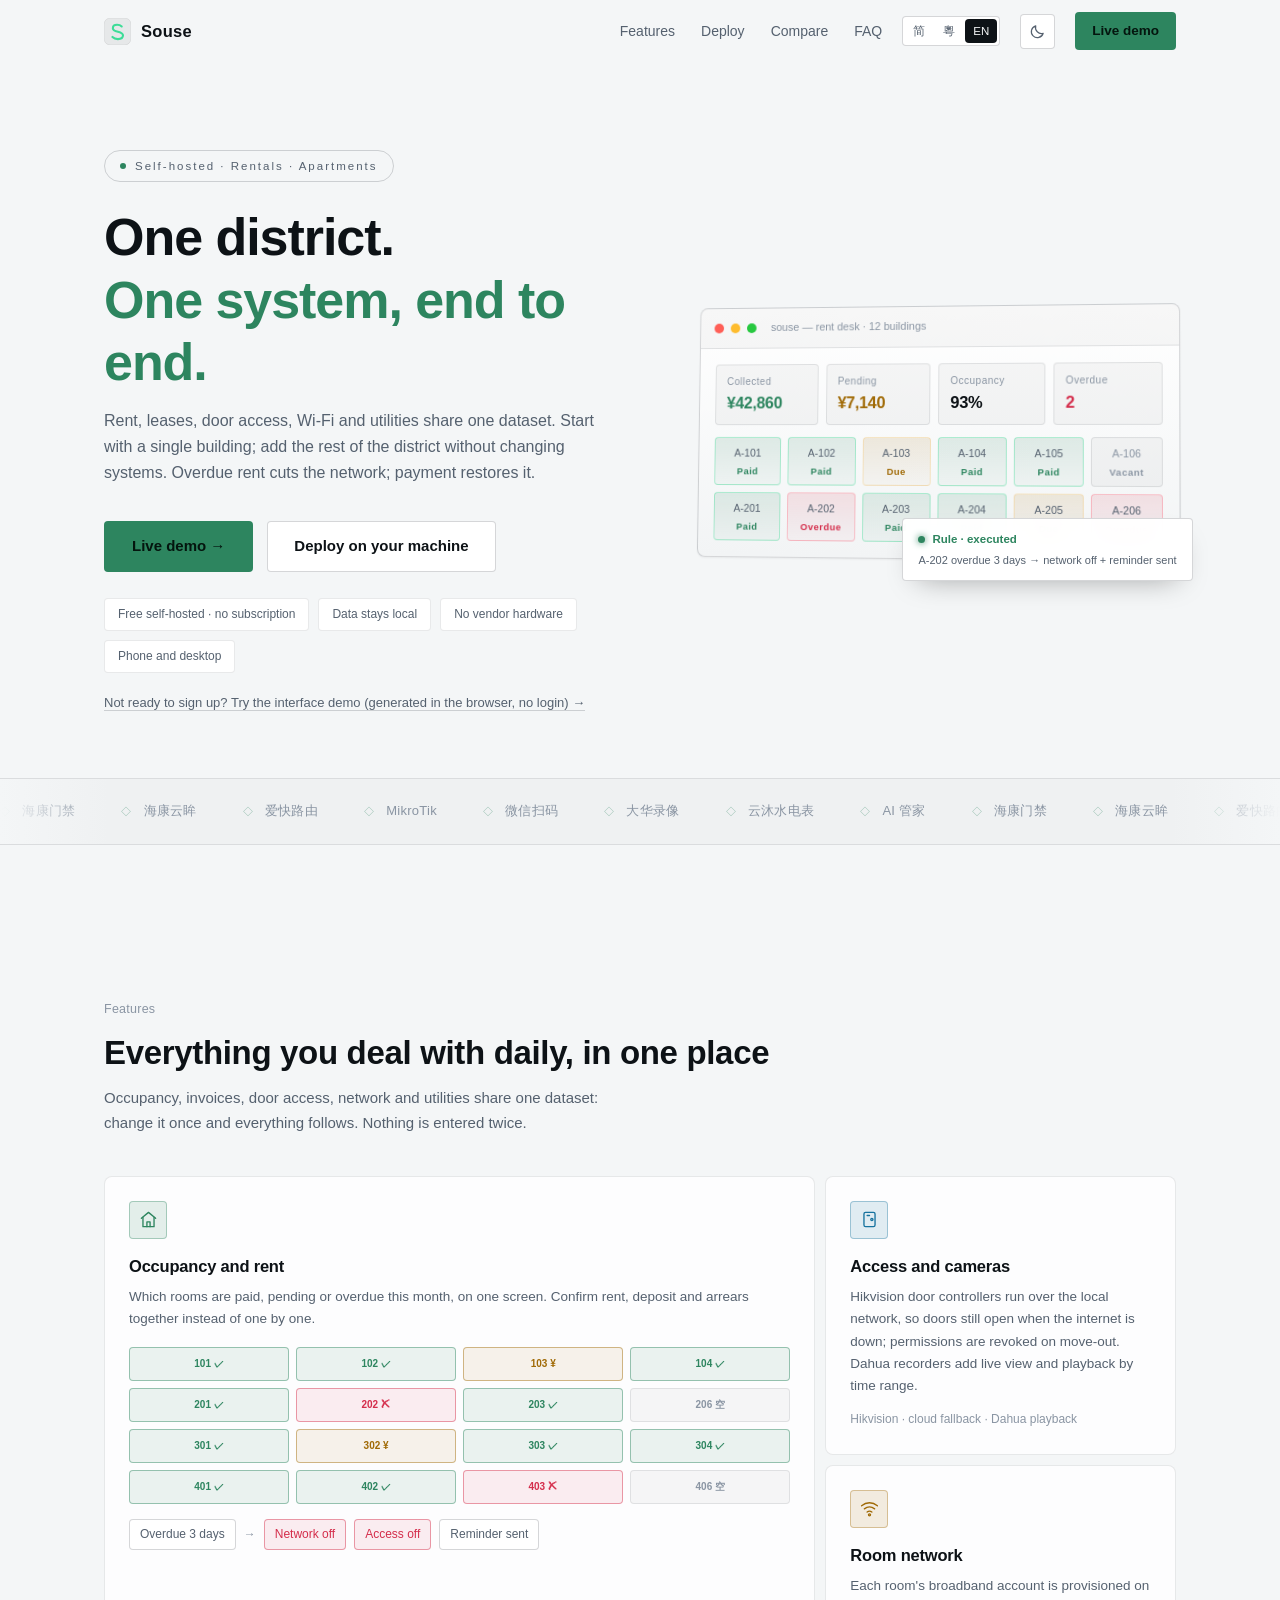
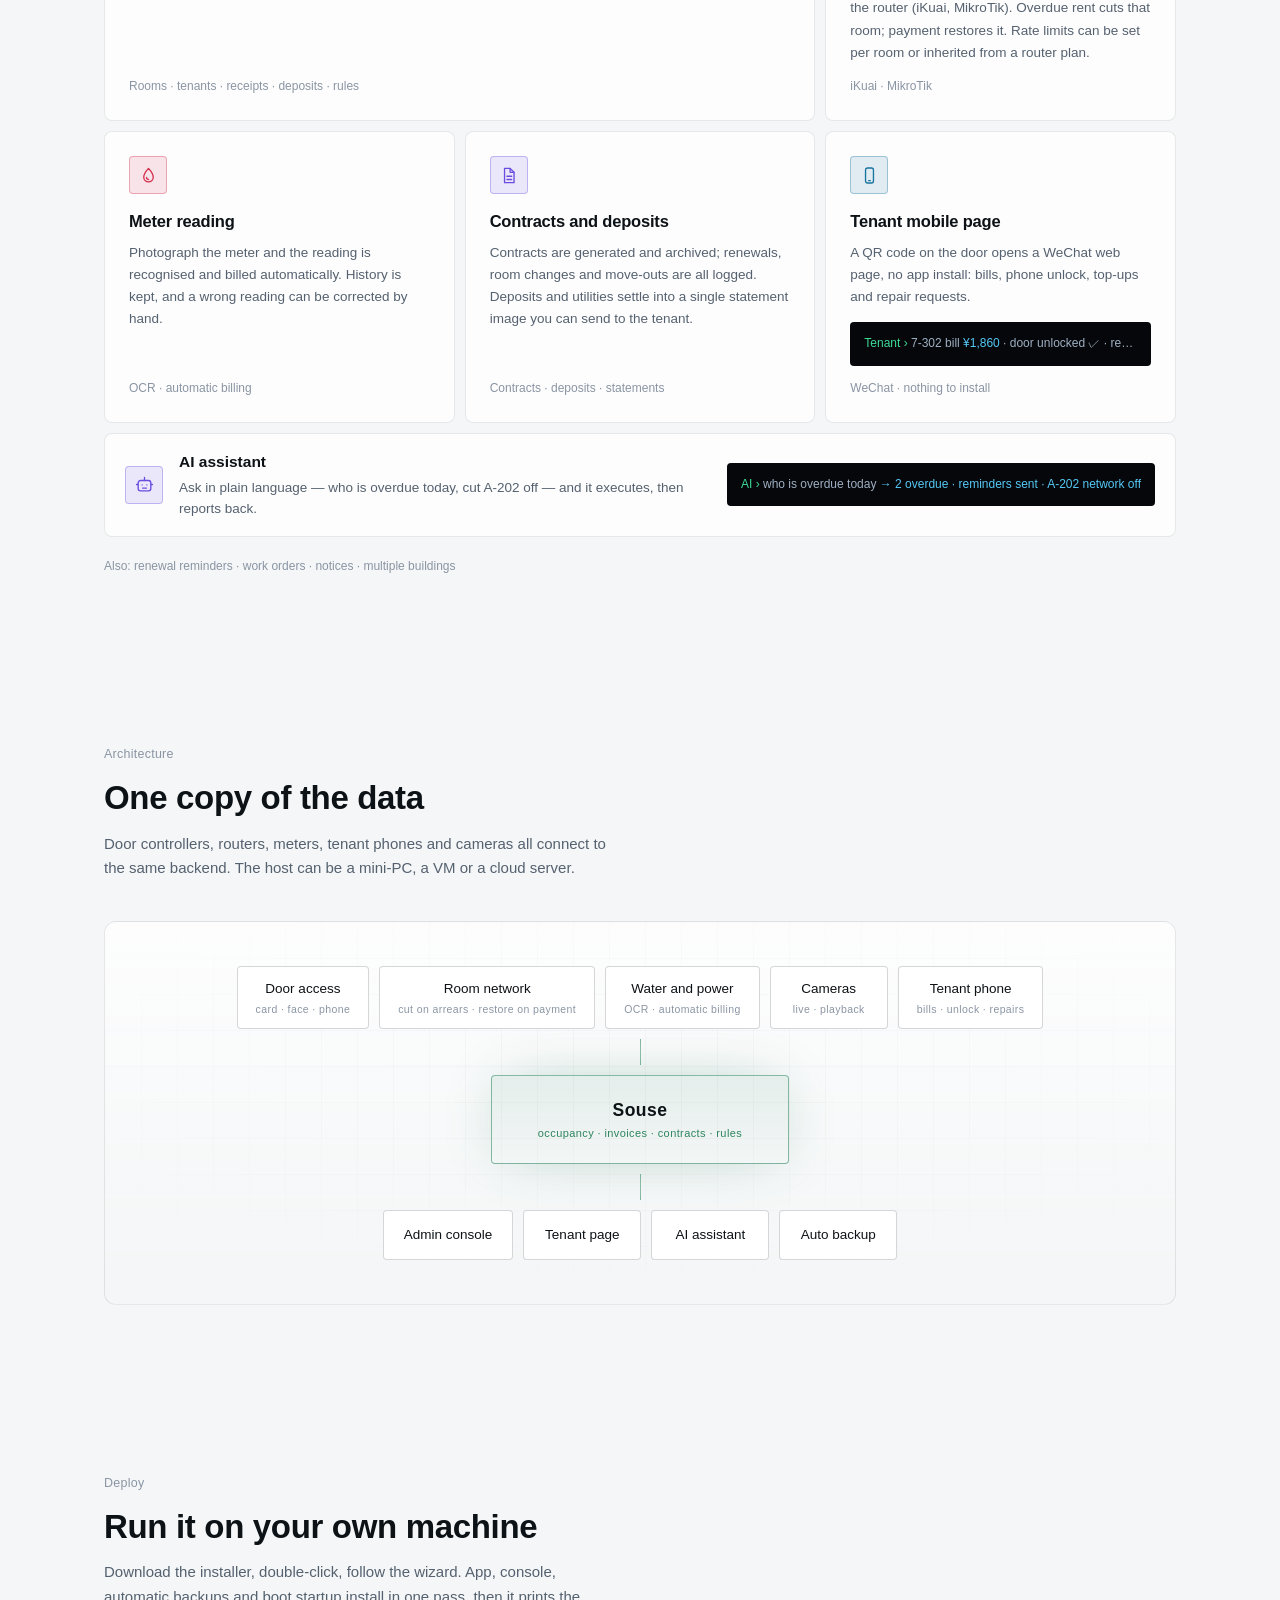
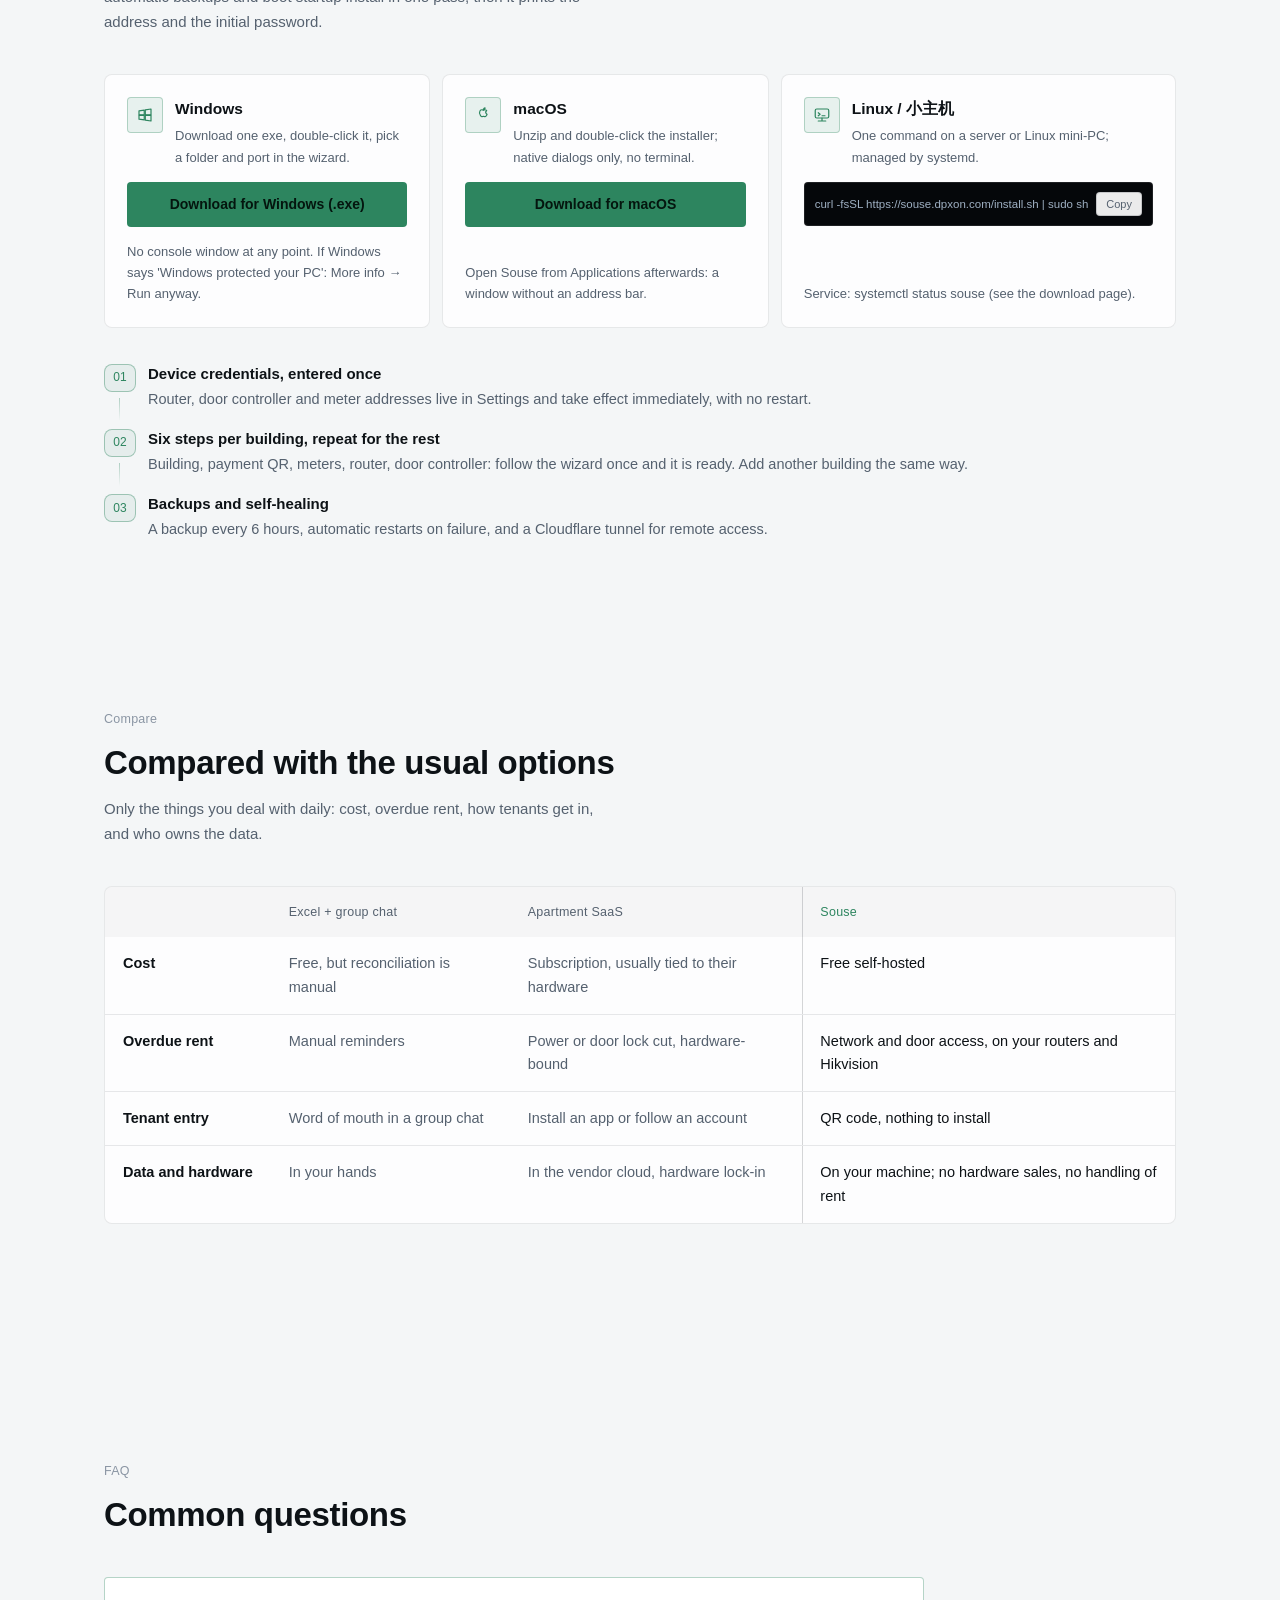
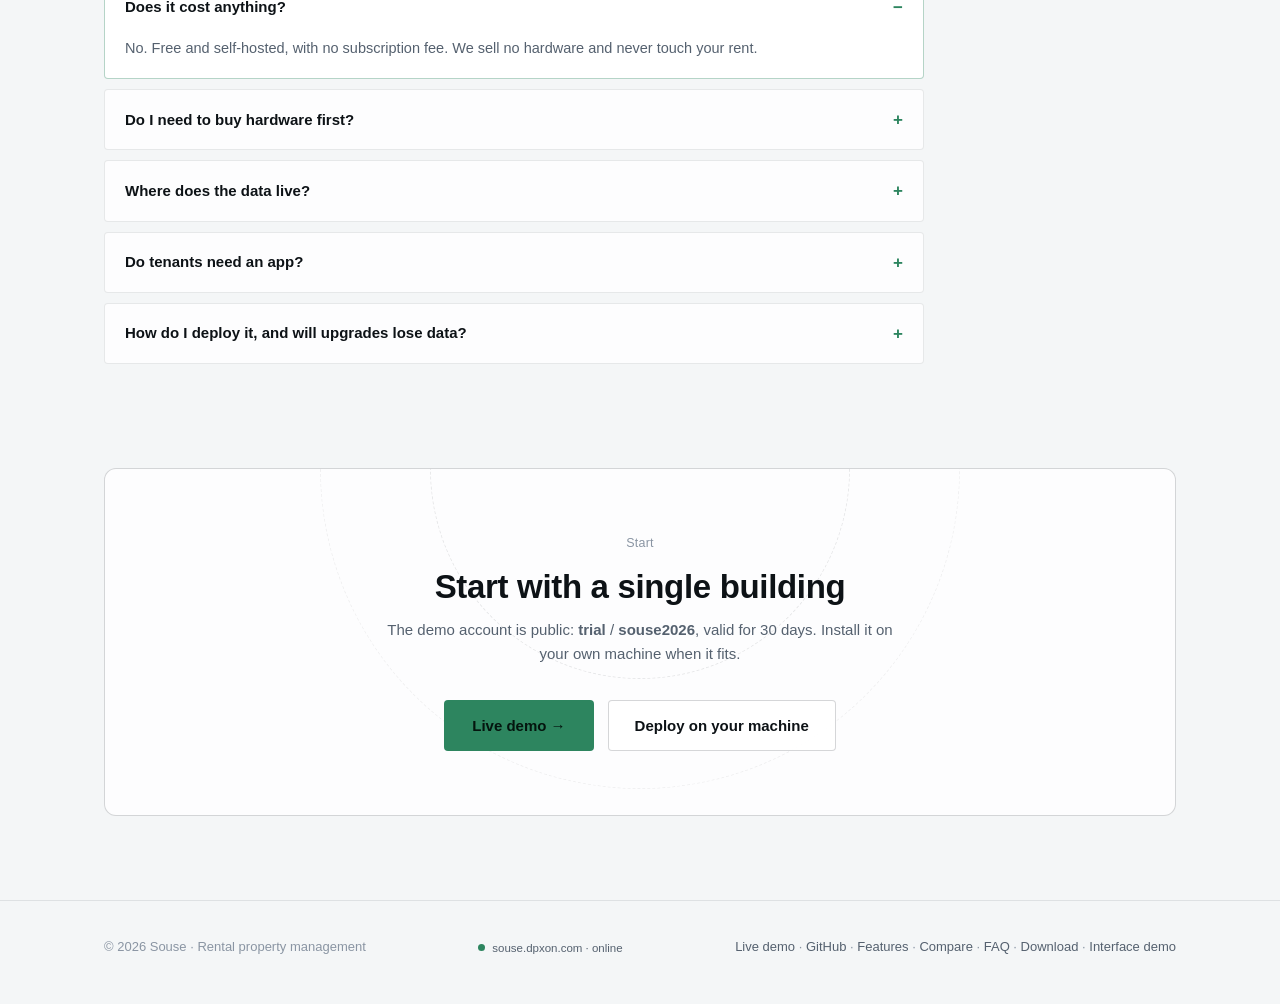
==== commit 13def798: "site: 去掉“开源”表述并更新安装说明 - 将所有“开源免费 / Open source”改为“免费自托管 / Free self-hosted” - 删除已不存在的 Docker Compose" ====
--- a/index.html
+++ b/index.html
@@ -5,10 +5,10 @@
 <meta name="viewport" content="width=device-width, initial-scale=1.0">
 <meta name="theme-color" content="#060809">
 <title>Souse · 出租屋管理系统</title>
-<meta name="description" content="Souse 管出租屋与公寓：收租催缴、电子合同、门禁网络、水电抄表、住户手机页。开源免费，部署在你自己的机器上。">
+<meta name="description" content="Souse 管出租屋与公寓：收租催缴、电子合同、门禁网络、水电抄表、住户手机页。免费自托管，部署在你自己的机器上。">
 <link rel="canonical" href="https://souse.dpxon.com/">
 <meta property="og:title" content="Souse · 出租屋管理系统">
-<meta property="og:description" content="租金、合同、门禁、网络、水电共用一份数据。开源免费，自托管。">
+<meta property="og:description" content="租金、合同、门禁、网络、水电共用一份数据。免费自托管。">
 <meta property="og:type" content="website">
 <meta property="og:url" content="https://souse.dpxon.com/">
 <meta property="og:image" content="https://souse.dpxon.com/og-image.png">
@@ -19,7 +19,7 @@
 <meta property="og:locale" content="zh_CN">
 <meta name="twitter:card" content="summary_large_image">
 <meta name="twitter:title" content="Souse · 出租屋管理系统">
-<meta name="twitter:description" content="租金、合同、门禁、网络、水电共用一份数据。开源免费，自托管。">
+<meta name="twitter:description" content="租金、合同、门禁、网络、水电共用一份数据。免费自托管。">
 <meta name="twitter:image" content="https://souse.dpxon.com/og-image.png">
 <link rel="icon" href="data:image/svg+xml,%3Csvg xmlns='http://www.w3.org/2000/svg' viewBox='0 0 64 64'%3E%3Crect width='64' height='64' rx='14' fill='%230a0e13'/%3E%3Cpath d='M42 20c-3-3-7-4-11-4-6 0-10 3-10 8 0 11 24 6 24 17 0 6-5 9-12 9-5 0-10-2-13-5' fill='none' stroke='%233DDC97' stroke-width='5' stroke-linecap='round'/%3E%3C/svg%3E">
 <script>
@@ -33,7 +33,7 @@
 <link rel="stylesheet" href="assets/site.css">
 <script src="assets/i18n.js"></script>
 <script type="application/ld+json">
-{"@context":"https://schema.org","@type":"SoftwareApplication","name":"Souse","alternateName":"souse","url":"https://souse.dpxon.com/","image":"https://souse.dpxon.com/og-image.png","description":"Souse 管出租屋和公寓：收租催缴、电子合同、门禁网络、水电抄表、住户手机页，开源免费，装在自己的电脑或 NAS 上。","applicationCategory":"BusinessApplication","operatingSystem":"自托管 / Docker"}
+{"@context":"https://schema.org","@type":"SoftwareApplication","name":"Souse","alternateName":"souse","url":"https://souse.dpxon.com/","image":"https://souse.dpxon.com/og-image.png","description":"Souse 管出租屋和公寓：收租催缴、电子合同、门禁网络、水电抄表、住户手机页，免费自托管，装在自己的电脑、小主机或云服务器上。","applicationCategory":"BusinessApplication","operatingSystem":"Linux (systemd) / 自托管"}
 </script>
 <!-- Cloudflare Web Analytics（beacon token 打进页面即公开，无账号权限） -->
 <script defer src='https://static.cloudflareinsights.com/beacon.min.js' data-cf-beacon='{"token": "2bf4dabbbd7b4ee7a472ecc2f8daf3a2"}'></script>
@@ -52,7 +52,7 @@
         <a href="#start" data-i18n="nav.deploy">部署</a>
         <a href="#compare" data-i18n="nav.compare">对比</a>
         <a href="#faq" data-i18n="nav.faq">常见问题</a>
-        <a class="only-m" href="https://app.dpxon.com/login?demo=1" target="_blank" rel="noopener" data-i18n="nav.try">在线试用</a>
+        <a class="only-m" href="https://cz.dpxon.com/login?demo=1" target="_blank" rel="noopener" data-i18n="nav.try">在线试用</a>
       </div>
       <div class="lang" role="group" aria-label="Language">
         <button data-lang="zh-Hans" class="on" title="简体中文">简</button>
@@ -63,7 +63,7 @@
         <svg class="i-sun" viewBox="0 0 24 24"><circle cx="12" cy="12" r="4"/><path d="M12 2.5v2.5M12 19v2.5M2.5 12H5M19 12h2.5M5 5l1.8 1.8M17.2 17.2 19 19M19 5l-1.8 1.8M6.8 17.2 5 19"/></svg>
         <svg class="i-moon" viewBox="0 0 24 24"><path d="M20 14.5A8.5 8.5 0 0 1 9.5 4 8.5 8.5 0 1 0 20 14.5Z"/></svg>
       </button>
-      <a class="btn btn-p btn-s" href="https://app.dpxon.com/login?demo=1" target="_blank" rel="noopener" data-i18n="nav.try">在线试用</a>
+      <a class="btn btn-p btn-s" href="https://cz.dpxon.com/login?demo=1" target="_blank" rel="noopener" data-i18n="nav.try">在线试用</a>
       <button class="tt mm" id="mm" title="菜单" aria-label="打开菜单" aria-expanded="false">
         <svg viewBox="0 0 24 24"><path d="M4 7h16M4 12h16M4 17h16"/></svg>
       </button>
@@ -80,11 +80,11 @@
       <h1 class="rv" data-i18n-html="hero.h1">一个片区，一套系统。<br><span class="grad">从签约管到退租。</span></h1>
       <p class="hero-sub rv" data-i18n="hero.sub">租金、合同、门禁、网络、水电共用一份数据。先从一栋楼开始，加到整个片区也不用换系统。欠费自动断网，缴费自动恢复。</p>
       <div class="cta rv">
-        <a class="btn btn-p" href="https://app.dpxon.com/login?demo=1" target="_blank" rel="noopener" data-i18n="hero.cta1">在线试用 →</a>
+        <a class="btn btn-p" href="https://cz.dpxon.com/login?demo=1" target="_blank" rel="noopener" data-i18n="hero.cta1">在线试用 →</a>
         <a class="btn btn-g" href="#start" data-i18n="hero.cta2">部署到自己的机器</a>
       </div>
       <div class="hero-meta rv">
-        <span class="meta" data-i18n="hero.m1">开源免费 · 无订阅费</span>
+        <span class="meta" data-i18n="hero.m1">免费自托管 · 无订阅费</span>
         <span class="meta" data-i18n="hero.m2">数据留在本地</span>
         <span class="meta" data-i18n="hero.m3">无硬件绑定</span>
         <span class="meta" data-i18n="hero.m4">手机与电脑都能用</span>
@@ -227,7 +227,7 @@
     <div class="sec-h rv">
       <div class="sec-k" data-i18n="arch.k">结构</div>
       <h2 data-i18n="arch.h2">数据只有一份</h2>
-      <p class="sec-d" data-i18n="arch.d">门禁、路由、水电表、住户手机与监控都接在同一个后台。主机可以是一台电脑、一台 NAS 或一台云服务器。</p>
+      <p class="sec-d" data-i18n="arch.d">门禁、路由、水电表、住户手机与监控都接在同一个后台。主机可以是一台小主机、虚拟机或云服务器。</p>
     </div>
     <div class="arch rv">
       <div class="layer">
@@ -290,15 +290,15 @@
         <div class="os-head">
           <span class="os-ic"><svg viewBox="0 0 24 24"><rect x="3" y="4" width="18" height="12" rx="2"/><path d="M7 20h10M12 16v4"/><path d="M7 9l2.5 2L7 13"/><path d="M12 13h4"/></svg></span>
           <div>
-            <h3 data-i18n="dep.lin.t">Linux / NAS</h3>
-            <p data-i18n="dep.lin.d">服务器、家里 NAS 用一条命令装好，也支持 Docker Compose。</p>
+            <h3 data-i18n="dep.lin.t">Linux / 小主机</h3>
+            <p data-i18n="dep.lin.d">服务器或 Linux 小主机用一条命令装好，由 systemd 托管。</p>
           </div>
         </div>
         <div class="cmd-box">
           <code id="installCmd">curl -fsSL https://souse.dpxon.com/install.sh | sudo sh</code>
           <button class="copy-btn" data-copy="#installCmd" data-i18n="dep.lin.copy">复制</button>
         </div>
-        <p class="os-note" data-i18n="dep.lin.n">Docker：docker compose up -d（详见下载页）。</p>
+        <p class="os-note" data-i18n="dep.lin.n">服务：systemctl status souse（详见下载页）。</p>
       </div>
     </div>
 
@@ -324,7 +324,7 @@
           <tr><th></th><th data-i18n="cmp.c1">Excel + 微信群</th><th data-i18n="cmp.c2">公寓 SaaS</th><th data-i18n="cmp.c3">Souse</th></tr>
         </thead>
         <tbody>
-          <tr><th data-i18n="cmp.r1">费用</th><td data-i18n="cmp.r1c1">免费，但对账靠人</td><td data-i18n="cmp.r1c2">订阅费，多数绑自家硬件</td><td data-i18n="cmp.r1c3">开源免费，自托管</td></tr>
+          <tr><th data-i18n="cmp.r1">费用</th><td data-i18n="cmp.r1c1">免费，但对账靠人</td><td data-i18n="cmp.r1c2">订阅费，多数绑自家硬件</td><td data-i18n="cmp.r1c3">免费自托管</td></tr>
           <tr><th data-i18n="cmp.r2">欠费处理</th><td data-i18n="cmp.r2c1">人工催缴</td><td data-i18n="cmp.r2c2">断电或锁门（绑硬件）</td><td data-i18n="cmp.r2c3">断网与门禁，用现有路由 + 海康</td></tr>
           <tr><th data-i18n="cmp.r3">住户入口</th><td data-i18n="cmp.r3c1">群里口头通知</td><td data-i18n="cmp.r3c2">装 App 或关注公众号</td><td data-i18n="cmp.r3c3">房间二维码，零安装</td></tr>
           <tr><th data-i18n="cmp.r4">数据与硬件</th><td data-i18n="cmp.r4c1">在自己手里</td><td data-i18n="cmp.r4c2">数据在平台云，硬件绑定</td><td data-i18n="cmp.r4c3">数据在自己的机器上，不卖硬件、不经手租金</td></tr>
@@ -345,7 +345,7 @@
     <div class="faq rv">
       <details open>
         <summary data-i18n="faq.q1">收费吗？</summary>
-        <p data-i18n="faq.a1">不收。开源免费，装在自己的机器上，没有订阅费；不卖硬件，也不经手租金。</p>
+        <p data-i18n="faq.a1">不收。免费自托管，装在自己的机器上，没有订阅费；不卖硬件，也不经手租金。</p>
       </details>
       <details>
         <summary data-i18n="faq.q2">需要先买硬件吗？</summary>
@@ -353,7 +353,7 @@
       </details>
       <details>
         <summary data-i18n="faq.q3">数据放在哪里？</summary>
-        <p data-i18n="faq.a3">在你自己的机器上：家里的电脑、NAS 或云服务器。系统每 6 小时自动备份一份，平台拿不到你的数据。</p>
+        <p data-i18n="faq.a3">在你自己的机器上：家里的小主机、虚拟机或云服务器。系统每 6 小时自动备份一份，平台拿不到你的数据。</p>
       </details>
       <details>
         <summary data-i18n="faq.q4">住户需要装 App 吗？</summary>
@@ -361,7 +361,7 @@
       </details>
       <details>
         <summary data-i18n="faq.q5">怎么部署？升级会丢数据吗？</summary>
-        <p data-i18n-html="faq.a5">Linux 一条命令（<code>install.sh</code>），也可以用 Docker Compose；电脑、NAS、云服务器都行。升级只更换程序版本，数据留在原处，另有每 6 小时的备份兜底。</p>
+        <p data-i18n-html="faq.a5">Linux 一条命令（<code>install.sh</code>），需要 systemd；小主机、虚拟机、云服务器都行。升级只更换程序版本，数据留在原处，另有每 6 小时的备份兜底。</p>
       </details>
     </div>
   </div>
@@ -376,7 +376,7 @@
       <h2 style="position:relative" data-i18n="cta.h2">先从一栋楼试</h2>
       <p style="position:relative" data-i18n-html="cta.p">试用环境账号公开：<b>trial</b> / <b>souse2026</b>，30 天有效。顺手了，再装到自己的机器上。</p>
       <div class="cta" style="position:relative">
-        <a class="btn btn-p" href="https://app.dpxon.com/login?demo=1" target="_blank" rel="noopener" data-i18n="cta.b1">在线试用 →</a>
+        <a class="btn btn-p" href="https://cz.dpxon.com/login?demo=1" target="_blank" rel="noopener" data-i18n="cta.b1">在线试用 →</a>
         <a class="btn btn-g" href="#start" data-i18n="cta.b2">部署到自己机器</a>
       </div>
     </div>
@@ -388,7 +388,7 @@
     <div data-i18n="foot.copy">© 2026 Souse · 出租屋管理系统</div>
     <div class="status"><i></i><span data-i18n="foot.status">souse.dpxon.com · 持续在线</span></div>
     <div>
-      <a href="https://app.dpxon.com/login?demo=1" target="_blank" rel="noopener" data-i18n="foot.try">在线试用</a> ·
+      <a href="https://cz.dpxon.com/login?demo=1" target="_blank" rel="noopener" data-i18n="foot.try">在线试用</a> ·
       <a href="https://github.com/fuweineng/souse" target="_blank" rel="noopener" data-i18n="foot.github">GitHub</a> ·
       <a href="#features" data-i18n="foot.features">能力</a> ·
       <a href="#compare" data-i18n="foot.compare">对比</a> ·
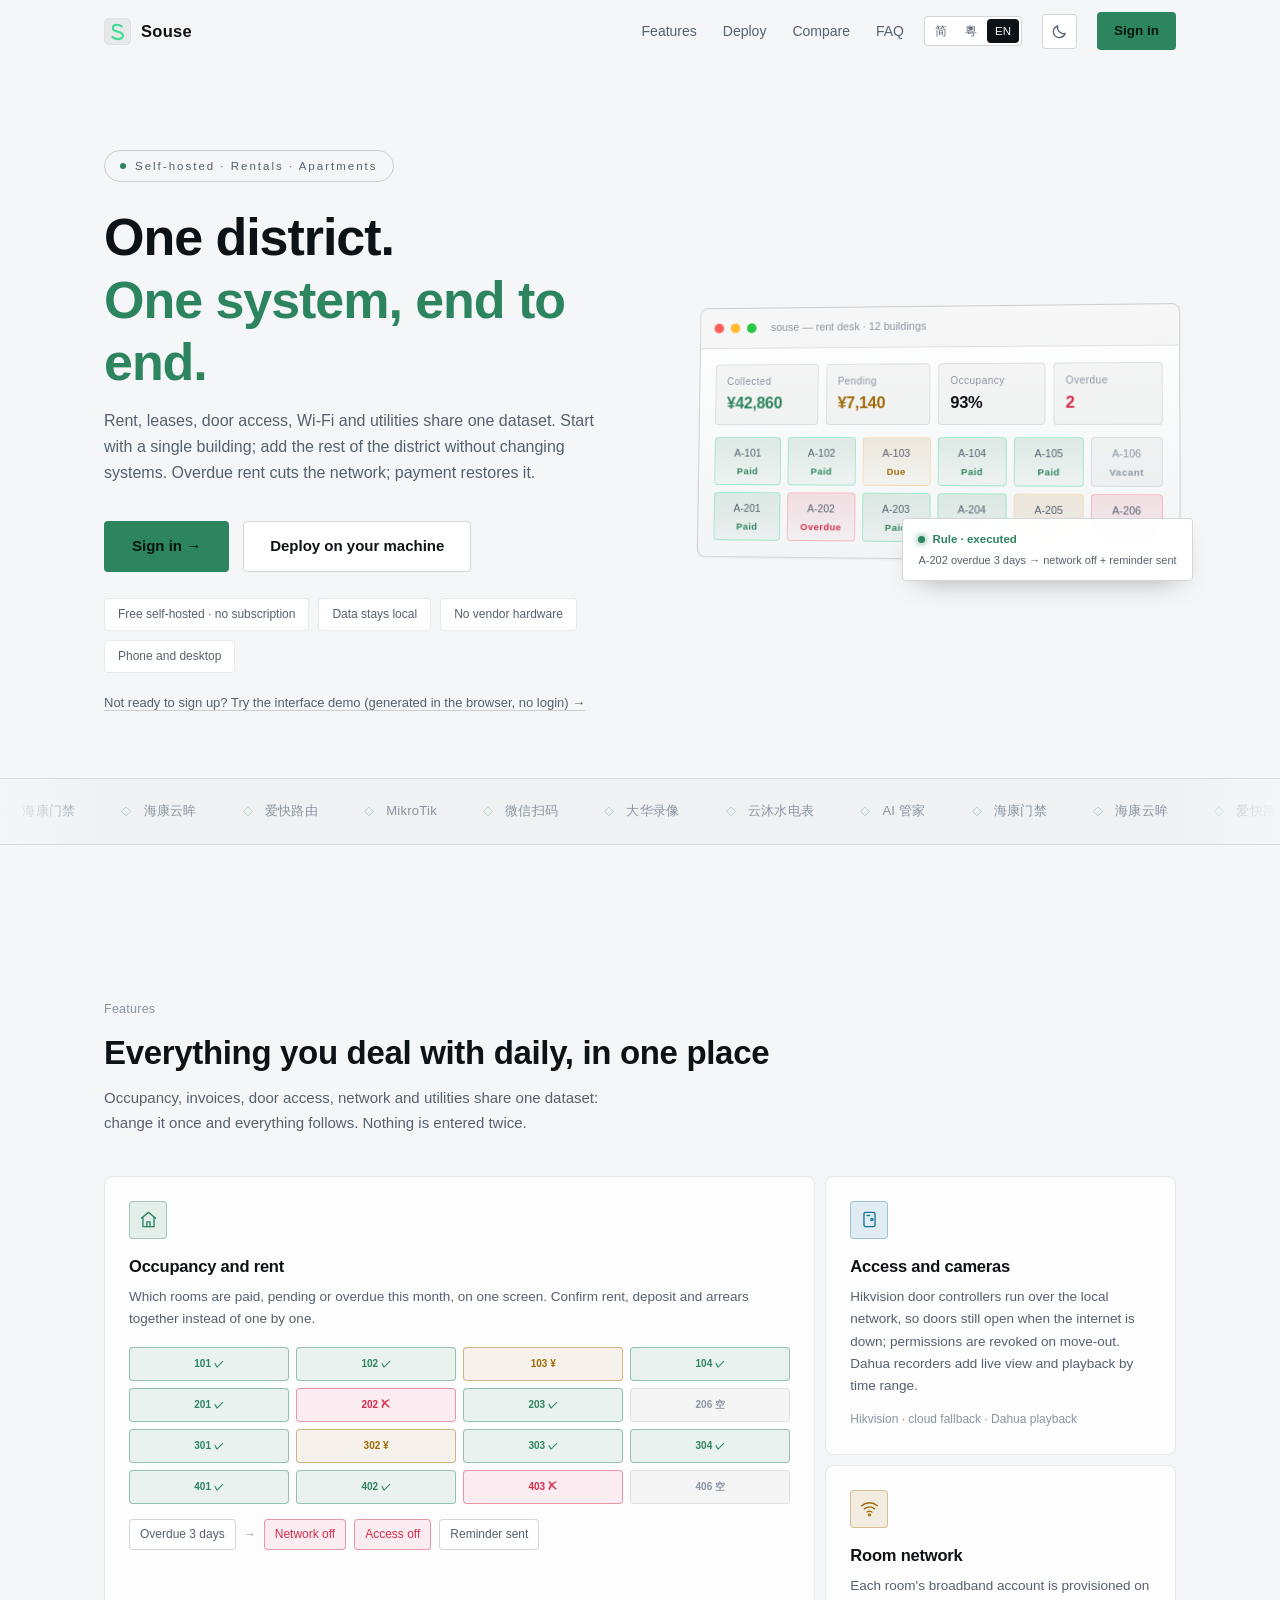
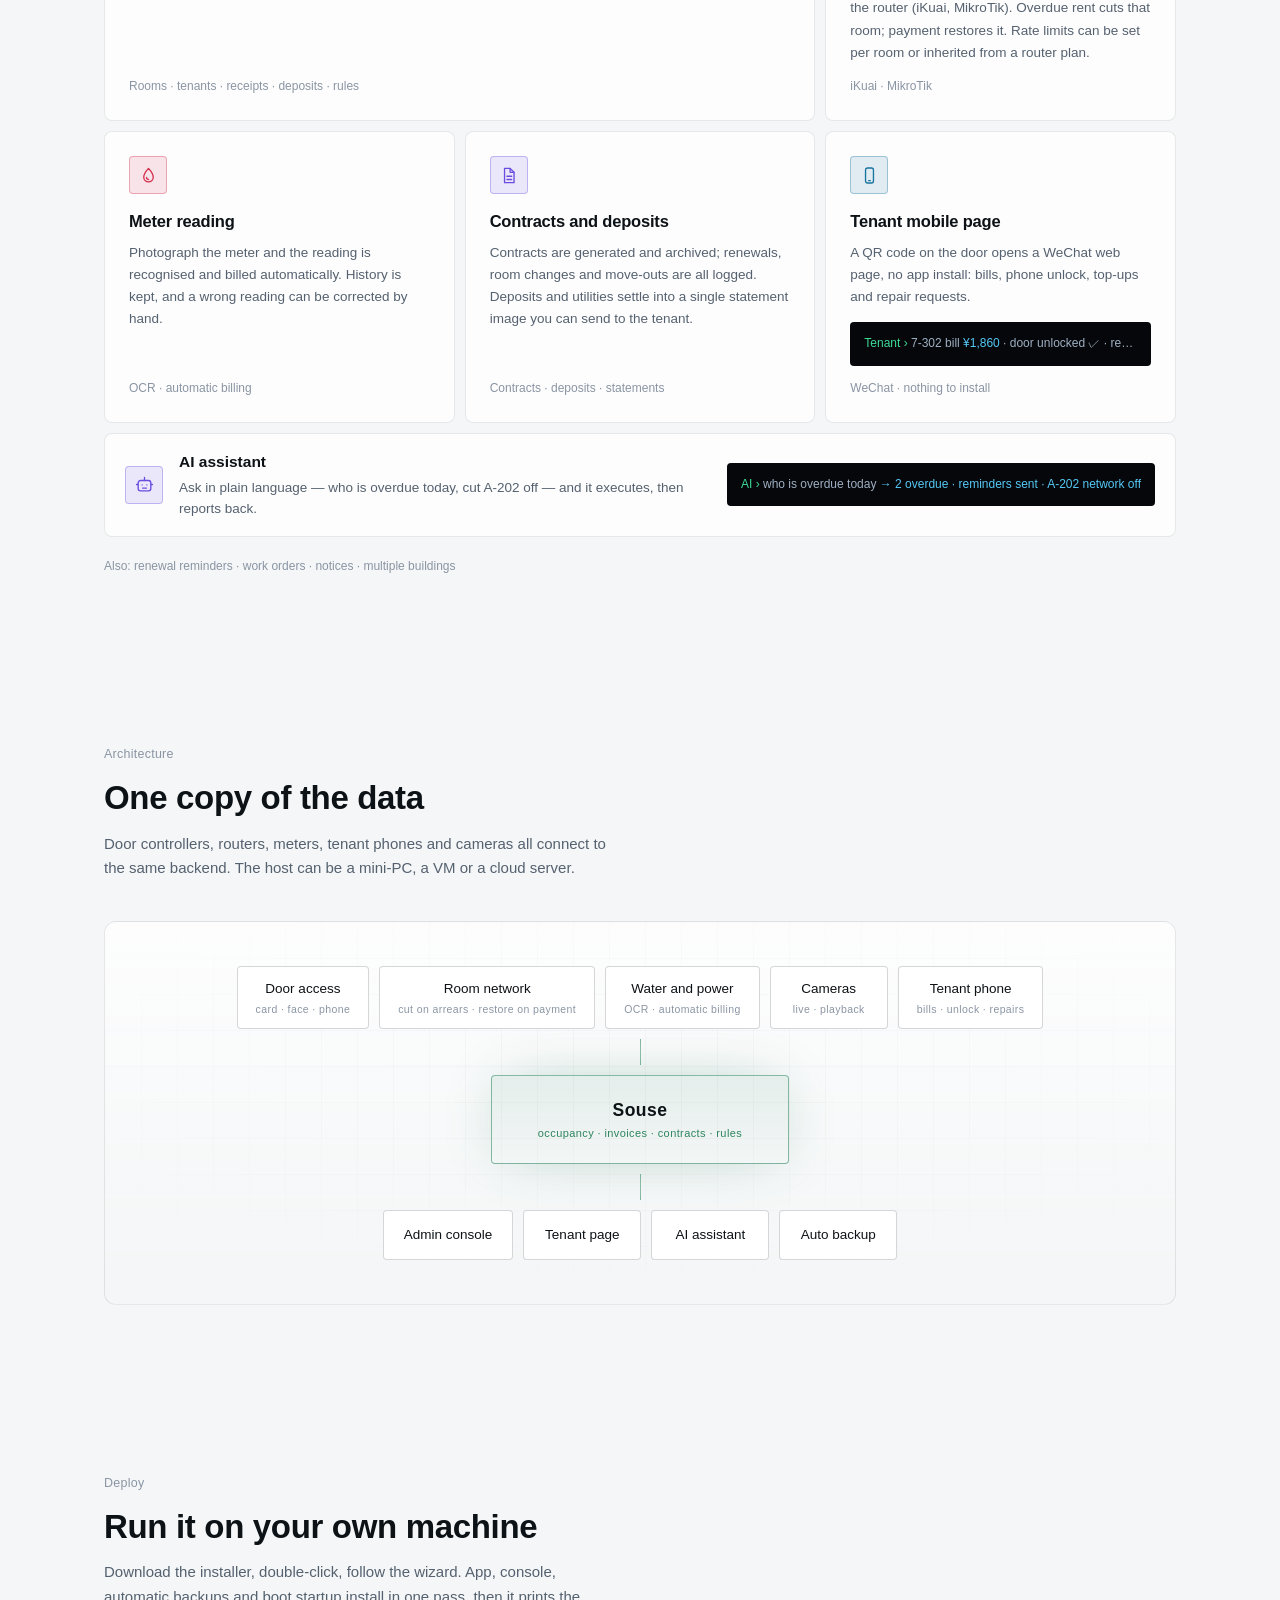
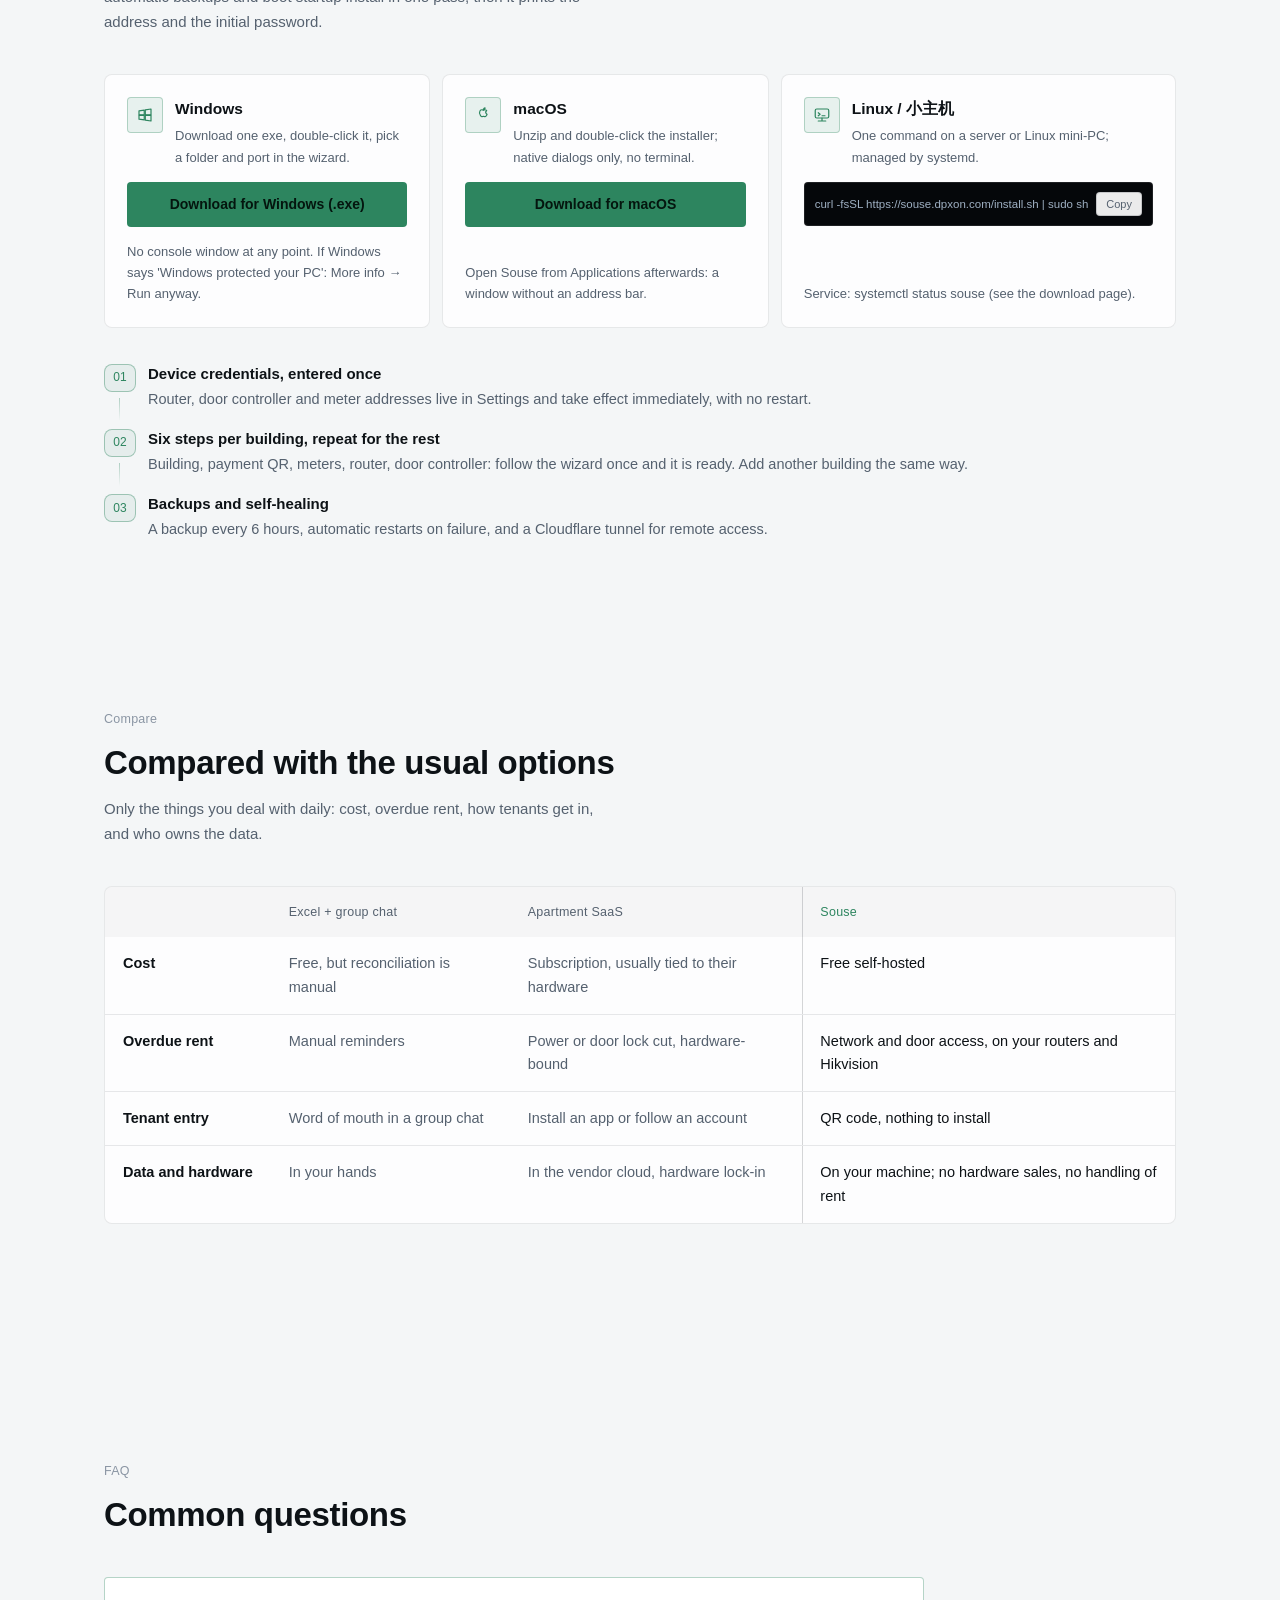
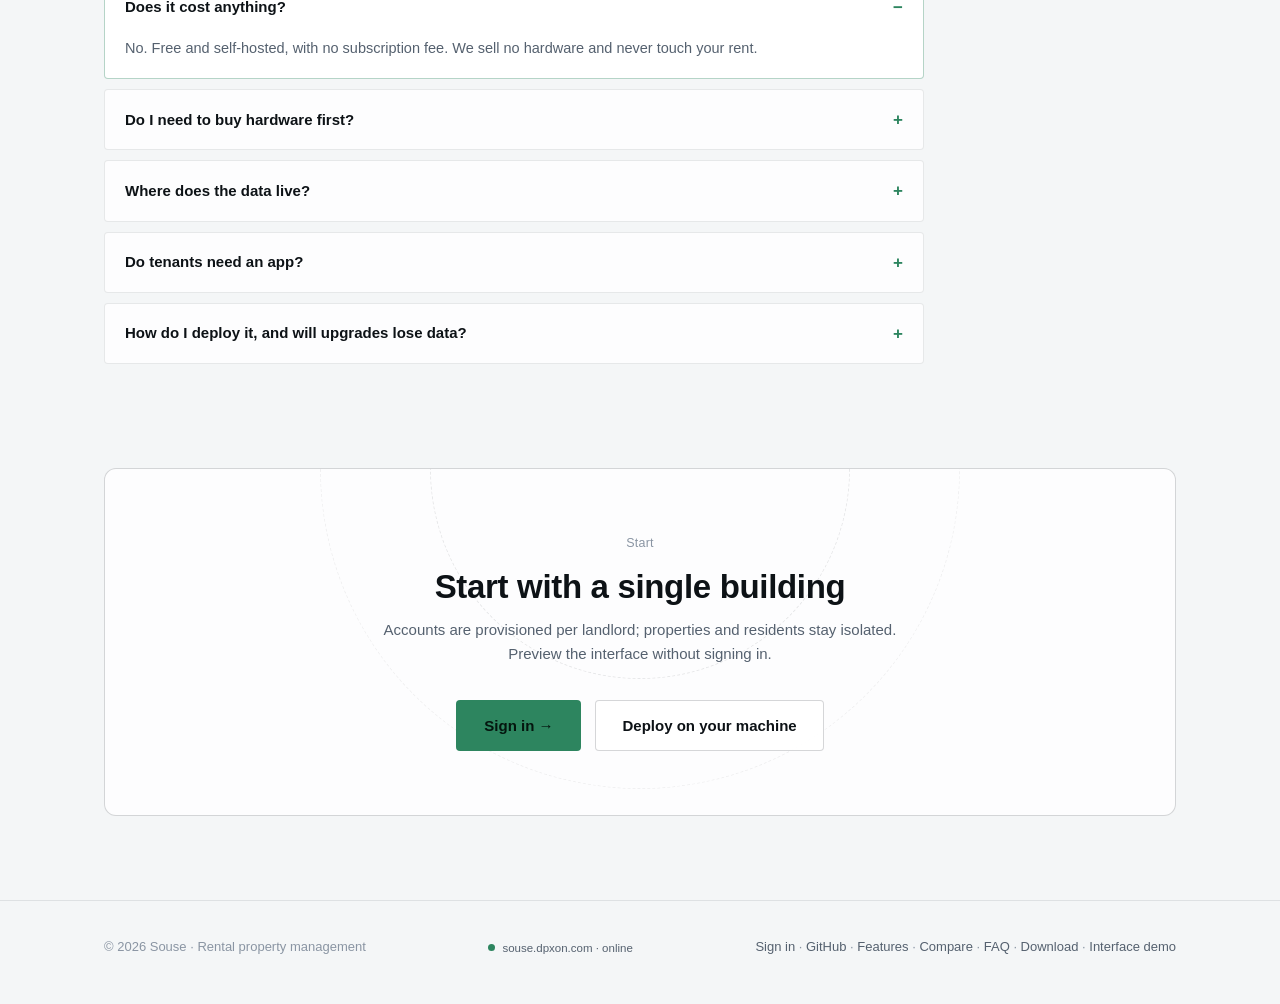
==== commit 87f0b462: "site: souse.dpxon.com 成为统一入口——右上角改为登录、去掉公开试用账号 - 所有 cz.dpxon.com/login 链接改同域 /login（不再跳 cz 前缀） - nav" ====
--- a/index.html
+++ b/index.html
@@ -30,8 +30,8 @@
 document.querySelector('meta[name=theme-color]').setAttribute('content',t==='light'?'#f4f6f7':'#060809');}
 catch(e){document.documentElement.dataset.theme='dark';}})();
 </script>
-<link rel="stylesheet" href="assets/site.css">
-<script src="assets/i18n.js"></script>
+<link rel="stylesheet" href="site-assets/site.css">
+<script src="site-assets/i18n.js"></script>
 <script type="application/ld+json">
 {"@context":"https://schema.org","@type":"SoftwareApplication","name":"Souse","alternateName":"souse","url":"https://souse.dpxon.com/","image":"https://souse.dpxon.com/og-image.png","description":"Souse 管出租屋和公寓：收租催缴、电子合同、门禁网络、水电抄表、住户手机页，免费自托管，装在自己的电脑、小主机或云服务器上。","applicationCategory":"BusinessApplication","operatingSystem":"Linux (systemd) / 自托管"}
 </script>
@@ -52,7 +52,7 @@
         <a href="#start" data-i18n="nav.deploy">部署</a>
         <a href="#compare" data-i18n="nav.compare">对比</a>
         <a href="#faq" data-i18n="nav.faq">常见问题</a>
-        <a class="only-m" href="https://cz.dpxon.com/login?demo=1" target="_blank" rel="noopener" data-i18n="nav.try">在线试用</a>
+        <a class="only-m" href="/login" target="_blank" rel="noopener" data-i18n="nav.try">登录</a>
       </div>
       <div class="lang" role="group" aria-label="Language">
         <button data-lang="zh-Hans" class="on" title="简体中文">简</button>
@@ -63,7 +63,7 @@
         <svg class="i-sun" viewBox="0 0 24 24"><circle cx="12" cy="12" r="4"/><path d="M12 2.5v2.5M12 19v2.5M2.5 12H5M19 12h2.5M5 5l1.8 1.8M17.2 17.2 19 19M19 5l-1.8 1.8M6.8 17.2 5 19"/></svg>
         <svg class="i-moon" viewBox="0 0 24 24"><path d="M20 14.5A8.5 8.5 0 0 1 9.5 4 8.5 8.5 0 1 0 20 14.5Z"/></svg>
       </button>
-      <a class="btn btn-p btn-s" href="https://cz.dpxon.com/login?demo=1" target="_blank" rel="noopener" data-i18n="nav.try">在线试用</a>
+      <a class="btn btn-p btn-s" href="/login" target="_blank" rel="noopener" data-i18n="nav.try">登录</a>
       <button class="tt mm" id="mm" title="菜单" aria-label="打开菜单" aria-expanded="false">
         <svg viewBox="0 0 24 24"><path d="M4 7h16M4 12h16M4 17h16"/></svg>
       </button>
@@ -80,7 +80,7 @@
       <h1 class="rv" data-i18n-html="hero.h1">一个片区，一套系统。<br><span class="grad">从签约管到退租。</span></h1>
       <p class="hero-sub rv" data-i18n="hero.sub">租金、合同、门禁、网络、水电共用一份数据。先从一栋楼开始，加到整个片区也不用换系统。欠费自动断网，缴费自动恢复。</p>
       <div class="cta rv">
-        <a class="btn btn-p" href="https://cz.dpxon.com/login?demo=1" target="_blank" rel="noopener" data-i18n="hero.cta1">在线试用 →</a>
+        <a class="btn btn-p" href="/login" target="_blank" rel="noopener" data-i18n="hero.cta1">登录 →</a>
         <a class="btn btn-g" href="#start" data-i18n="hero.cta2">部署到自己的机器</a>
       </div>
       <div class="hero-meta rv">
@@ -374,9 +374,9 @@
       <div class="cta-ghost"></div><div class="cta-ghost two"></div>
       <div class="sec-k" style="position:relative" data-i18n="cta.k">开始</div>
       <h2 style="position:relative" data-i18n="cta.h2">先从一栋楼试</h2>
-      <p style="position:relative" data-i18n-html="cta.p">试用环境账号公开：<b>trial</b> / <b>souse2026</b>，30 天有效。顺手了，再装到自己的机器上。</p>
+      <p style="position:relative" data-i18n-html="cta.p">账号按房东开通，房源与住户数据各自隔离。想先看效果可以不登录，直接看界面演示。</p>
       <div class="cta" style="position:relative">
-        <a class="btn btn-p" href="https://cz.dpxon.com/login?demo=1" target="_blank" rel="noopener" data-i18n="cta.b1">在线试用 →</a>
+        <a class="btn btn-p" href="/login" target="_blank" rel="noopener" data-i18n="cta.b1">登录 →</a>
         <a class="btn btn-g" href="#start" data-i18n="cta.b2">部署到自己机器</a>
       </div>
     </div>
@@ -388,7 +388,7 @@
     <div data-i18n="foot.copy">© 2026 Souse · 出租屋管理系统</div>
     <div class="status"><i></i><span data-i18n="foot.status">souse.dpxon.com · 持续在线</span></div>
     <div>
-      <a href="https://cz.dpxon.com/login?demo=1" target="_blank" rel="noopener" data-i18n="foot.try">在线试用</a> ·
+      <a href="/login" target="_blank" rel="noopener" data-i18n="foot.try">登录</a> ·
       <a href="https://github.com/fuweineng/souse" target="_blank" rel="noopener" data-i18n="foot.github">GitHub</a> ·
       <a href="#features" data-i18n="foot.features">能力</a> ·
       <a href="#compare" data-i18n="foot.compare">对比</a> ·
@@ -399,6 +399,6 @@
   </div>
 </footer>
 
-<script src="assets/app.js"></script>
+<script src="site-assets/app.js"></script>
 </body>
 </html>
--- a/site-assets/site.css
+++ b/site-assets/site.css
@@ -0,0 +1,577 @@
+
+:root{
+  /* ── 深色（默认） ── */
+  --bg:#060809; --navbg:rgba(6,8,9,.72); --strip:rgba(255,255,255,.014);
+  --card:rgba(255,255,255,.028); --card-hover:rgba(255,255,255,.05);
+  --chip:rgba(255,255,255,.03); --tile:rgba(255,255,255,.03);
+  --line:rgba(255,255,255,.075); --line-strong:rgba(255,255,255,.14);
+  --gridline:rgba(255,255,255,.028);
+  --ink:#eef2f6; --mut:#8b98a9; --dim:#5d6b7c;
+  /* 品牌色阶：与 souse 应用 brand.css 同源（松绿，锚点 #3DDC97）。
+     700 = 浅色主色，500 = 深色主色，全部经 WCAG AA 4.5:1 校验。 */
+  --acc-50:#EEFBF6; --acc-100:#D9F7EA; --acc-200:#B7F0D7; --acc-300:#8BE9C0;
+  --acc-400:#6CE4B0; --acc-500:#3DDC97; --acc-600:#2BBB7C; --acc-700:#2D855F;
+  --acc-800:#246B4C; --acc-900:#1B5039; --acc-950:#1F5B41;
+  --acc:var(--acc-500); --sky-i:#56c8f5; --violet-i:#a78bfa; --amber-i:#f6c56b; --rose-i:#fb7185;
+  --grad:linear-gradient(100deg,#3ddc97 5%,#56c8f5 55%,#a78bfa 95%);
+  --g1:radial-gradient(closest-side,rgba(61,220,151,.16),transparent);
+  --g2:radial-gradient(closest-side,rgba(86,200,245,.13),transparent);
+  --g3:radial-gradient(closest-side,rgba(167,139,250,.1),transparent);
+  --node-bg:rgba(10,13,17,.85);
+  --win-a:#0d1116; --win-b:#0a0e12;
+  --win-shadow:0 40px 90px -30px rgba(0,0,0,.85),0 0 0 1px rgba(255,255,255,.03),0 0 80px -30px rgba(61,220,151,.25);
+  --pop:rgba(13,17,22,.92);
+  color-scheme:dark;
+}
+[data-theme=light]{
+  /* ── 白色 ── */
+  --bg:#f4f6f7; --navbg:rgba(244,246,247,.78); --strip:rgba(8,16,24,.018);
+  --card:rgba(255,255,255,.8); --card-hover:#ffffff;
+  --chip:rgba(255,255,255,.92); --tile:rgba(8,16,24,.032);
+  --line:rgba(8,16,24,.09); --line-strong:rgba(8,16,24,.17);
+  --gridline:rgba(8,16,24,.05);
+  --ink:#0d1216; --mut:#55616f; --dim:#8a95a3;
+  --acc:var(--acc-700); --sky-i:#17739f; --violet-i:#6a4de0; --amber-i:#a06a06; --rose-i:#d42d4b;
+  --grad:linear-gradient(100deg,#0b7c57 5%,#17739f 55%,#6a4de0 95%);
+  --g1:radial-gradient(closest-side,rgba(11,124,87,.2),transparent);
+  --g2:radial-gradient(closest-side,rgba(23,115,159,.16),transparent);
+  --g3:radial-gradient(closest-side,rgba(106,77,224,.13),transparent);
+  --node-bg:#ffffff;
+  --win-a:#ffffff; --win-b:#f2f4f5;
+  --win-shadow:0 34px 80px -34px rgba(16,36,56,.4),0 0 0 1px rgba(8,16,24,.05),0 0 70px -34px rgba(11,124,87,.4);
+  --pop:rgba(255,255,255,.96);
+  color-scheme:light;
+}
+*{box-sizing:border-box;margin:0;padding:0}
+html{scroll-behavior:smooth}
+body{background:var(--bg);color:var(--ink);font-family:var(--sans,var(--fallback));font-family:-apple-system,BlinkMacSystemFont,"Segoe UI","PingFang SC","Hiragino Sans GB","Microsoft YaHei",sans-serif;line-height:1.75;-webkit-font-smoothing:antialiased;overflow-x:hidden}
+a{color:inherit;text-decoration:none}
+::selection{background:color-mix(in srgb,var(--acc) 28%,transparent)}
+.wrap{max-width:1120px;margin:0 auto;padding:0 24px}
+
+/* ───── 颗粒噪点（仅深色） ───── */
+body::after{content:"";position:fixed;inset:0;z-index:999;pointer-events:none;opacity:.5;mix-blend-mode:overlay;
+  background-image:url("data:image/svg+xml,%3Csvg xmlns='http://www.w3.org/2000/svg' width='140' height='140'%3E%3Cfilter id='n'%3E%3CfeTurbulence type='fractalNoise' baseFrequency='.9' numOctaves='2'/%3E%3CfeColorMatrix values='0 0 0 0 1 0 0 0 0 1 0 0 0 0 1 0 0 0 .05 0'/%3E%3C/filter%3E%3Crect width='140' height='140' filter='url(%23n)'/%3E%3C/svg%3E")}
+[data-theme=light] body::after{display:none}
+
+/* ───── 玻璃导航 ───── */
+nav{position:fixed;top:0;left:0;right:0;z-index:100;transition:.3s;border-bottom:1px solid transparent}
+nav.on{background:var(--navbg);backdrop-filter:blur(16px);-webkit-backdrop-filter:blur(16px);border-bottom-color:var(--line)}
+.nav-in{display:flex;align-items:center;height:62px;gap:28px}
+.logo{display:flex;align-items:center;gap:10px;font-weight:750;font-size:16.5px;letter-spacing:.3px}
+.logo svg{width:27px;height:27px}
+.nav-r{margin-left:auto;display:flex;align-items:center;gap:20px}
+.nav-links{display:flex;gap:26px;font-size:14px;color:var(--mut)}
+.nav-links a{position:relative;transition:.2s}
+.nav-links a:hover{color:var(--ink)}
+.nav-links a::after{content:"";position:absolute;left:0;right:100%;bottom:-5px;height:1.5px;background:var(--acc);transition:.25s}
+.nav-links a:hover::after{right:0}
+/* 主题切换 */
+.tt{width:35px;height:35px;border-radius:10px;border:1px solid var(--line-strong);background:var(--chip);color:var(--mut);
+  display:grid;place-items:center;cursor:pointer;transition:.2s;padding:0;flex:none}
+.tt:hover{color:var(--ink);border-color:color-mix(in srgb,var(--acc) 50%,transparent);transform:translateY(-1px)}
+.tt svg{width:17px;height:17px;stroke:currentColor;fill:none;stroke-width:1.7;stroke-linecap:round;stroke-linejoin:round}
+.tt .i-moon{display:none}
+[data-theme=light] .tt .i-moon{display:block}
+[data-theme=light] .tt .i-sun{display:none}
+.btn{display:inline-flex;align-items:center;justify-content:center;gap:9px;font-weight:650;border-radius:12px;transition:.18s;cursor:pointer;border:none;font-family:inherit}
+.btn-p{background:linear-gradient(135deg,#3ddc97,#2bb9d9);color:#04150e;padding:13px 28px;font-size:15px;box-shadow:0 8px 26px -10px rgba(61,220,151,.55)}
+.btn-p:hover{transform:translateY(-2px);box-shadow:0 14px 34px -10px rgba(61,220,151,.65)}
+.btn-g{border:1px solid var(--line-strong);color:var(--ink);padding:12.5px 26px;font-size:15px;background:var(--chip)}
+.btn-g:hover{border-color:color-mix(in srgb,var(--ink) 35%,transparent);background:var(--card-hover)}
+.btn-s{font-size:13.5px;padding:8px 17px;border-radius:10px}
+.mm{display:none}
+.mm svg{width:17px;height:17px;stroke:currentColor;fill:none;stroke-width:1.8;stroke-linecap:round}
+
+/* ───── Hero（左文右产品图） ───── */
+.hero{position:relative;padding:150px 0 70px;overflow:hidden}
+.hero .glow{position:absolute;border-radius:50%;filter:blur(90px);pointer-events:none}
+.g1{width:640px;height:480px;top:-160px;left:-120px;background:var(--g1)}
+.g2{width:560px;height:440px;top:-60px;right:-140px;background:var(--g2)}
+.g3{width:420px;height:320px;bottom:-180px;left:38%;background:var(--g3)}
+.hero-grid{display:grid;grid-template-columns:1.05fr .95fr;gap:52px;align-items:center;position:relative}
+@media(max-width:940px){.hero-grid{grid-template-columns:1fr;gap:44px}.hero{padding-top:120px}}
+/* 移动端页头：汉堡菜单 + 右侧按钮同高对齐；首屏信息 chips 2×2 不再 3+1 孤行 */
+@media(max-width:680px){
+  .nav-in{gap:10px}
+  .nav-r{gap:10px}
+  .mm{display:grid}
+  .tt,.mm{width:36px;height:36px;border-radius:10px}
+  .nav-r .btn-s{height:36px;padding:0 13px;font-size:13px}
+  .nav-links{position:absolute;top:62px;left:0;right:0;flex-direction:column;gap:0;display:none;
+    padding:4px 24px 8px;background:color-mix(in srgb,var(--navbg) 15%,var(--bg));backdrop-filter:blur(20px);-webkit-backdrop-filter:blur(20px);
+    box-shadow:0 14px 34px -10px rgba(0,0,0,.28);
+    border-bottom:1px solid var(--line)}
+  nav.open .nav-links{display:flex}
+  nav.open{background:var(--navbg);backdrop-filter:blur(16px);-webkit-backdrop-filter:blur(16px);border-bottom-color:var(--line)}
+  .nav-links a{padding:13px 2px;font-size:15px;color:var(--ink);border-bottom:1px solid var(--line)}
+  .nav-links a:last-child{border-bottom:none}
+  .nav-links a::after{display:none}
+  .hero{padding-top:100px}
+}
+.kicker{display:inline-flex;align-items:center;gap:9px;font-family:var(--mono);font-size:11.5px;letter-spacing:2px;color:var(--acc);
+  background:color-mix(in srgb,var(--acc) 9%,transparent);border:1px solid color-mix(in srgb,var(--acc) 33%,transparent);padding:6px 15px;border-radius:99px}
+.kicker .dot{width:6px;height:6px;border-radius:50%;background:var(--acc);box-shadow:0 0 8px var(--acc);animation:pulse 2.2s infinite}
+@keyframes pulse{0%,100%{opacity:1}50%{opacity:.35}}
+h1{font-size:clamp(36px,5.4vw,60px);line-height:1.16;margin:26px 0 16px;font-weight:850;letter-spacing:-1px}
+h1 .grad{background:var(--grad);-webkit-background-clip:text;background-clip:text;color:transparent}
+.hero-sub{font-size:clamp(15px,2vw,17.5px);color:var(--mut);max-width:520px;margin-bottom:14px}
+.hero-sub b{color:var(--ink);font-weight:650}
+.hero-meta{display:flex;gap:9px;flex-wrap:wrap;margin-top:26px}
+.meta{font-family:var(--mono);font-size:12px;color:var(--mut);border:1px solid var(--line);background:var(--chip);border-radius:9px;padding:6px 13px;transition:.2s}
+/* 移动端：首屏信息 chips 改 2×2，避免 3+1 孤行（须置于 .meta 基础规则之后） */
+@media(max-width:680px){.hero-meta{display:grid;grid-template-columns:1fr 1fr;gap:8px}.meta{text-align:center}}
+.meta:hover{border-color:color-mix(in srgb,var(--acc) 45%,transparent);color:var(--ink)}
+.meta b{color:var(--acc);font-weight:650}
+.cta{display:flex;gap:14px;margin-top:34px;flex-wrap:wrap}
+
+/* ───── 产品 mockup ───── */
+.shot{position:relative;perspective:1400px}
+.shot-win{background:linear-gradient(180deg,var(--win-a),var(--win-b));border:1px solid var(--line-strong);border-radius:16px;overflow:hidden;
+  box-shadow:var(--win-shadow);transform:rotateY(-7deg) rotateX(3deg);transition:.5s cubic-bezier(.2,.7,.2,1);animation:float 7s ease-in-out infinite}
+.shot:hover .shot-win{transform:rotateY(-2deg) rotateX(1deg) translateY(-4px)}
+@keyframes float{0%,100%{translate:0 0}50%{translate:0 -10px}}
+.win-bar{display:flex;align-items:center;gap:7px;padding:11px 14px;border-bottom:1px solid var(--line);background:var(--tile)}
+.win-bar i{width:10px;height:10px;border-radius:50%;background:#3a4048}
+.win-bar i:nth-child(1){background:#ff5f57}.win-bar i:nth-child(2){background:#febc2e}.win-bar i:nth-child(3){background:#28c840}
+.win-bar span{margin-left:8px;font-family:var(--mono);font-size:11px;color:var(--dim)}
+.win-body{padding:16px}
+.stat-row{display:grid;grid-template-columns:repeat(4,1fr);gap:8px;margin-bottom:12px}
+.stat{background:var(--tile);border:1px solid var(--line);border-radius:10px;padding:9px 11px}
+.stat .l{font-size:10px;color:var(--dim);letter-spacing:.5px}
+.stat .v{font-size:16.5px;font-weight:750;font-variant-numeric:tabular-nums;letter-spacing:-.3px}
+.stat .v.g{color:var(--acc)}.stat .v.a{color:var(--amber-i)}.stat .v.r{color:var(--rose-i)}
+.room-grid{display:grid;grid-template-columns:repeat(6,1fr);gap:7px}
+.room{border-radius:9px;padding:7px 6px 6px;border:1px solid var(--line);background:var(--tile);text-align:center;transition:.2s}
+.room .no{font-family:var(--mono);font-size:10.5px;color:var(--mut)}
+.room .st{font-size:9.5px;margin-top:2px;font-weight:700;letter-spacing:.5px}
+.room.ok{border-color:rgba(61,220,151,.38);background:linear-gradient(180deg,color-mix(in srgb,var(--acc) 13%,transparent),color-mix(in srgb,var(--acc) 4%,transparent))}
+.room.ok .st{color:var(--acc)}
+.room.due{border-color:rgba(246,197,107,.34);background:linear-gradient(180deg,color-mix(in srgb,var(--amber-i) 12%,transparent),color-mix(in srgb,var(--amber-i) 3%,transparent))}
+.room.due .st{color:var(--amber-i)}
+.room.bad{border-color:rgba(251,113,133,.38);background:linear-gradient(180deg,color-mix(in srgb,var(--rose-i) 12%,transparent),color-mix(in srgb,var(--rose-i) 3%,transparent))}
+.room.bad .st{color:var(--rose-i)}
+.room.free .no{color:var(--dim)}.room.free .st{color:var(--dim)}
+/* 悬浮小卡：自动化 */
+.float-card{position:absolute;right:-16px;bottom:-22px;background:var(--pop);border:1px solid var(--line-strong);border-radius:13px;
+  padding:11px 15px;backdrop-filter:blur(10px);box-shadow:0 22px 50px -18px rgba(0,0,0,.5);animation:float 6s ease-in-out 1.2s infinite;font-size:12.5px}
+.float-card .t{display:flex;align-items:center;gap:7px;color:var(--acc);font-weight:700;font-size:11.5px;letter-spacing:.5px}
+.float-card .t i{width:7px;height:7px;background:var(--acc);border-radius:50%;box-shadow:0 0 7px var(--acc)}
+.float-card .m{color:var(--mut);margin-top:3px;font-family:var(--mono);font-size:11px}
+@media(max-width:520px){.room-grid{grid-template-columns:repeat(4,1fr)}.float-card{right:6px;bottom:-16px}}
+
+/* ───── 集成滚动条 ───── */
+.trust{border-top:1px solid var(--line);border-bottom:1px solid var(--line);padding:22px 0;margin-top:64px;background:var(--strip);overflow:hidden;position:relative}
+.trust::before,.trust::after{content:"";position:absolute;top:0;bottom:0;width:110px;z-index:2;pointer-events:none}
+.trust::before{left:0;background:linear-gradient(90deg,var(--bg),transparent)}
+.trust::after{right:0;background:linear-gradient(-90deg,var(--bg),transparent)}
+.marquee{display:flex;gap:0;width:max-content;animation:slide 36s linear infinite}
+.trust:hover .marquee{animation-play-state:paused}
+@keyframes slide{to{transform:translateX(-50%)}}
+.mq-set{display:flex;align-items:center;gap:46px;padding-right:46px}
+.mq-set span{font-family:var(--mono);font-size:13.5px;color:var(--dim);letter-spacing:1px;white-space:nowrap;transition:.2s}
+.mq-set span:hover{color:var(--ink)}
+.mq-set span::before{content:"◇";margin-right:12px;color:color-mix(in srgb,var(--acc) 55%,transparent);font-size:10px}
+
+/* ───── 通用 section ───── */
+section{padding:96px 0;position:relative}
+.sec-k{font-family:var(--mono);font-size:12px;color:var(--acc);letter-spacing:3px;text-transform:uppercase}
+.sec-k::before{content:"/ ";color:var(--dim)}
+h2{font-size:clamp(27px,4vw,40px);margin:12px 0 12px;font-weight:800;letter-spacing:-.6px;line-height:1.25}
+.sec-d{color:var(--mut);max-width:600px;font-size:15.5px}
+.sec-h{margin-bottom:46px}
+
+/* ───── Bento ───── */
+.bento{display:grid;grid-template-columns:repeat(4,1fr);gap:10px;grid-auto-rows:minmax(150px,auto)}
+@media(max-width:940px){.bento{grid-template-columns:repeat(2,1fr)}}
+@media(max-width:560px){.bento{grid-template-columns:1fr}.bento>*{grid-column:auto!important;grid-row:auto!important}}
+.cell{position:relative;background:var(--card);border:1px solid var(--line);border-radius:var(--r,18px);padding:24px;overflow:hidden;transition:.25s;display:flex;flex-direction:column}
+.cell::before{content:"";position:absolute;width:280px;height:280px;border-radius:50%;top:-160px;right:-120px;opacity:0;transition:.35s;filter:blur(60px);background:radial-gradient(closest-side,color-mix(in srgb,var(--gc,var(--acc)) 55%,transparent),transparent)}
+.cell:hover{border-color:var(--line-strong);background:var(--card-hover);transform:translateY(-3px)}
+.cell:hover::before{opacity:.2}
+.cell h3{font-size:16.5px;font-weight:720;margin-bottom:7px;letter-spacing:-.2px}
+.cell p{font-size:13.5px;color:var(--mut);line-height:1.7}
+.cell p b{color:var(--ink)}
+.cell .tag{margin-top:auto;padding-top:13px;font-family:var(--mono);font-size:11px;color:var(--dim);letter-spacing:.6px}
+.cell .tag b{color:var(--gc,var(--acc));font-weight:600}
+.ic{width:38px;height:38px;border-radius:10px;display:flex;align-items:center;justify-content:center;margin-bottom:14px;
+  background:color-mix(in srgb,var(--gc,var(--acc)) 12%,transparent);border:1px solid color-mix(in srgb,var(--gc,var(--acc)) 35%,transparent)}
+.ic svg{width:19px;height:19px;stroke:var(--gc,var(--acc));fill:none;stroke-width:1.7;stroke-linecap:round;stroke-linejoin:round}
+.c-hero{grid-column:span 2;grid-row:span 2;--gc:var(--acc)}
+.c-wide{grid-column:span 2;--gc:var(--sky-i)}
+.c-full{grid-column:span 4;--gc:var(--acc)}
+@media(max-width:940px){.c-full{grid-column:span 2}}
+.c-a{--gc:var(--violet-i)}.c-b{--gc:var(--amber-i)}.c-c{--gc:var(--rose-i)}.c-d{--gc:var(--sky-i)}.c-e{--gc:var(--acc)}
+/* 大卡里的迷你房态图 */
+.mini-rooms{display:grid;grid-template-columns:repeat(4,1fr);gap:7px;margin-top:16px}
+.mini-rooms i{height:34px;border-radius:7px;border:1px solid var(--line);display:flex;align-items:center;justify-content:center;
+  font-family:var(--mono);font-style:normal;font-size:10px;color:var(--dim);background:var(--tile)}
+.mini-rooms i.ok{border-color:color-mix(in srgb,var(--acc) 45%,transparent);color:var(--acc);background:color-mix(in srgb,var(--acc) 9%,transparent)}
+.mini-rooms i.due{border-color:color-mix(in srgb,var(--amber-i) 45%,transparent);color:var(--amber-i);background:color-mix(in srgb,var(--amber-i) 8%,transparent)}
+.mini-rooms i.bad{border-color:color-mix(in srgb,var(--rose-i) 45%,transparent);color:var(--rose-i);background:color-mix(in srgb,var(--rose-i) 8%,transparent)}
+.legend{display:flex;gap:16px;margin-top:14px;font-family:var(--mono);font-size:11px;color:var(--dim);flex-wrap:wrap}
+.legend i{width:8px;height:8px;border-radius:3px;display:inline-block;margin-right:6px;vertical-align:-1px}
+.legend i.g{background:var(--acc)}.legend i.a{background:var(--amber-i)}.legend i.r{background:var(--rose-i)}.legend i.d{background:var(--dim)}
+/* 自动化流程条 */
+.flow{display:flex;align-items:center;gap:8px;flex-wrap:wrap;margin-top:15px;font-family:var(--mono);font-size:11.5px}
+.flow .chip{border:1px solid var(--line-strong);border-radius:8px;padding:5px 10px;color:var(--mut);background:var(--chip)}
+.flow .chip.hot{border-color:color-mix(in srgb,var(--rose-i) 45%,transparent);color:var(--rose-i);background:color-mix(in srgb,var(--rose-i) 8%,transparent)}
+.flow .ar{color:var(--dim)}
+/* 终端行（两主题下保持深色，贴近真实终端） */
+.tline{margin-top:14px;background:#05070a;border:1px solid rgba(255,255,255,.09);border-radius:10px;padding:11px 13px;font-family:var(--mono);font-size:11.5px;color:#9fb0c3;overflow:hidden;white-space:nowrap;text-overflow:ellipsis}
+.tline .p{color:#3ddc97}
+.tline .u{color:#56c8f5}
+.more{display:flex;gap:9px;flex-wrap:wrap;margin-top:22px}
+.more span{font-family:var(--mono);font-size:12px;color:var(--mut);border:1px dashed var(--line-strong);border-radius:99px;padding:6px 15px;transition:.2s}
+.more span:hover{color:var(--ink);border-style:solid;border-color:color-mix(in srgb,var(--acc) 45%,transparent)}
+
+/* ───── 架构 ───── */
+.arch{background:linear-gradient(180deg,var(--card),transparent);border:1px solid var(--line);border-radius:22px;padding:44px 30px;position:relative;overflow:hidden}
+.arch::before{content:"";position:absolute;inset:0;background-image:linear-gradient(var(--gridline) 1px,transparent 1px),linear-gradient(90deg,var(--gridline) 1px,transparent 1px);background-size:36px 36px;mask-image:radial-gradient(70% 70% at 50% 40%,#000,transparent);pointer-events:none}
+.layer{display:flex;gap:10px;justify-content:center;flex-wrap:wrap;position:relative}
+.node{background:var(--node-bg);border:1px solid var(--line-strong);border-radius:11px;padding:11px 18px;text-align:center;font-size:13.5px;min-width:118px;transition:.2s}
+.node:hover{border-color:color-mix(in srgb,var(--acc) 50%,transparent);transform:translateY(-2px)}
+.node small{display:block;font-family:var(--mono);font-size:10.5px;color:var(--dim);margin-top:1px;letter-spacing:.4px}
+.node.core{border-color:color-mix(in srgb,var(--acc) 55%,transparent);background:linear-gradient(180deg,color-mix(in srgb,var(--acc) 10%,transparent),color-mix(in srgb,var(--acc) 2%,transparent));
+  padding:20px 46px;box-shadow:0 0 60px -18px color-mix(in srgb,var(--acc) 45%,transparent)}
+.node.core b{font-size:17.5px;letter-spacing:.5px}
+.node.core small{color:var(--acc);font-size:11px}
+.conn{display:flex;justify-content:center;padding:10px 0;position:relative}
+.conn::before{content:"";width:1px;height:26px;background:linear-gradient(180deg,transparent,var(--acc));opacity:.6}
+.conn::after{content:"";width:1px;height:26px;background:linear-gradient(180deg,var(--acc),transparent);opacity:.6;position:absolute}
+.stack{display:flex;flex-wrap:wrap;gap:8px;justify-content:center;margin-top:30px;position:relative}
+.stack span{font-family:var(--mono);font-size:11.5px;color:var(--mut);border:1px solid var(--line);background:var(--chip);padding:5px 13px;border-radius:99px}
+.stack span b{color:var(--acc);font-weight:650}
+
+/* ───── 快速开始 ───── */
+.steps{display:grid;grid-template-columns:1.05fr .95fr;gap:26px;align-items:start}
+@media(max-width:880px){.steps{grid-template-columns:1fr}}
+.term{background:#05070a;border:1px solid rgba(255,255,255,.12);border-radius:16px;overflow:hidden;box-shadow:0 30px 70px -30px rgba(0,0,0,.6)}
+.term .win-bar{background:rgba(255,255,255,.04);border-bottom-color:rgba(255,255,255,.08)}
+.term-body{padding:22px 24px;font-family:var(--mono);font-size:13.5px;line-height:2.05;color:#c5d2e0;overflow-x:auto}
+.term-body .c{color:#526274}
+.term-body .p{color:#3ddc97}
+.term-body .u{color:#56c8f5}
+.term-body .ok{color:#3ddc97}
+.note{border:1px solid var(--line);border-left:3px solid var(--amber-i);background:color-mix(in srgb,var(--amber-i) 5%,transparent);border-radius:12px;padding:17px 19px;font-size:14px;color:var(--mut);margin-top:16px}
+.note b{color:var(--amber-i)}
+code{font-family:var(--mono);font-size:.92em;background:var(--chip);border:1px solid var(--line);border-radius:5px;padding:1px 6px}
+ol.why{list-style:none;counter-reset:s;display:grid;gap:16px}
+ol.why li{counter-increment:s;position:relative;padding-left:44px;font-size:14.5px;color:var(--mut)}
+ol.why li::before{content:counter(s,decimal-leading-zero);position:absolute;left:0;top:2px;font-family:var(--mono);font-size:12px;color:var(--acc);
+  border:1px solid color-mix(in srgb,var(--acc) 40%,transparent);background:color-mix(in srgb,var(--acc) 7%,transparent);width:30px;height:26px;border-radius:8px;display:flex;align-items:center;justify-content:center}
+ol.why li b{color:var(--ink);font-weight:680;display:block;margin-bottom:2px;font-size:15px}
+ol.why li::after{content:"";position:absolute;left:15px;top:36px;bottom:-10px;width:1px;background:linear-gradient(180deg,color-mix(in srgb,var(--acc) 35%,transparent),transparent)}
+ol.why li:last-child::after{display:none}
+
+/* ───── 对比表 ───── */
+.cmp{overflow-x:auto;border:1px solid var(--line);border-radius:18px;background:var(--card)}
+.cmp table{width:100%;border-collapse:collapse;font-size:14.5px;min-width:660px}
+.cmp th,.cmp td{padding:15px 18px;text-align:left;vertical-align:top;border-bottom:1px solid var(--line)}
+.cmp thead th{font-family:var(--mono);font-size:11.5px;letter-spacing:1px;color:var(--mut);text-transform:uppercase;background:var(--tile);white-space:nowrap}
+.cmp thead th:last-child{color:var(--acc)}
+.cmp tbody th{font-weight:650;color:var(--ink);white-space:nowrap}
+.cmp td{color:var(--mut)}
+.cmp td:last-child{color:var(--ink);background:color-mix(in srgb,var(--acc) 6%,transparent)}
+.cmp tr:last-child th,.cmp tr:last-child td{border-bottom:none}
+
+/* ───── FAQ ───── */
+.faq{display:grid;gap:10px;max-width:820px}
+.faq details{border:1px solid var(--line);border-radius:14px;background:var(--card);transition:.2s}
+.faq details[open]{border-color:color-mix(in srgb,var(--acc) 35%,transparent);background:var(--card-hover)}
+.faq summary{cursor:pointer;list-style:none;padding:16px 20px;font-weight:650;font-size:15px;display:flex;justify-content:space-between;gap:12px;align-items:center}
+.faq summary::-webkit-details-marker{display:none}
+.faq summary::after{content:"+";font-family:var(--mono);font-size:17px;color:var(--acc);flex:none}
+.faq details[open] summary::after{content:"−"}
+.faq p{padding:0 20px 18px;color:var(--mut);font-size:14.5px}
+.faq code{white-space:nowrap}
+
+/* ───── 尾部 CTA ───── */
+.cta-card{position:relative;border-radius:24px;padding:64px 40px;text-align:center;overflow:hidden;
+  background:radial-gradient(120% 160% at 50% -20%,color-mix(in srgb,var(--acc) 17%,transparent),color-mix(in srgb,var(--sky-i) 7%,transparent) 45%,transparent 70%),var(--card);
+  border:1px solid var(--line-strong)}
+.cta-card h2{margin-bottom:10px}
+.cta-card p{color:var(--mut);max-width:520px;margin:0 auto 30px}
+.cta-card .cta{justify-content:center}
+.cta-ghost{position:absolute;width:420px;height:420px;border:1px dashed var(--line);border-radius:50%;top:-210px;left:50%;translate:-50% 0;pointer-events:none}
+.cta-ghost.two{width:640px;height:640px;top:-320px;opacity:.6}
+
+/* ───── Footer ───── */
+footer{border-top:1px solid var(--line);padding:36px 0 46px;color:var(--dim);font-size:13px}
+.foot-in{display:flex;justify-content:space-between;gap:16px;flex-wrap:wrap;align-items:center}
+.foot-in a{color:var(--mut);transition:.2s}
+.foot-in a:hover{color:var(--acc)}
+.status{display:inline-flex;align-items:center;gap:7px;font-family:var(--mono);font-size:11.5px;color:var(--mut)}
+.status i{width:7px;height:7px;border-radius:50%;background:var(--acc);box-shadow:0 0 8px var(--acc);animation:pulse 2.4s infinite}
+
+/* ───── 滚动渐显 ───── */
+.rv{opacity:0;transform:translateY(22px);transition:opacity .7s cubic-bezier(.2,.65,.3,1),transform .7s cubic-bezier(.2,.65,.3,1)}
+.rv.on{opacity:1;transform:none}
+.rv:nth-child(2){transition-delay:.06s}.rv:nth-child(3){transition-delay:.12s}.rv:nth-child(4){transition-delay:.18s}
+.rv:nth-child(5){transition-delay:.24s}.rv:nth-child(6){transition-delay:.3s}.rv:nth-child(7){transition-delay:.36s}
+.rv:nth-child(8){transition-delay:.42s}.rv:nth-child(9){transition-delay:.48s}
+@media(prefers-reduced-motion:reduce){.rv{opacity:1;transform:none;transition:none}.marquee,.shot-win,.float-card{animation:none}html{scroll-behavior:auto}}
+
+/* ───── 语言切换 ───── */
+.lang{display:flex;gap:2px;border:1px solid var(--line-strong);border-radius:9px;padding:2px;background:var(--chip);flex:none}
+.lang button{font-family:var(--mono);font-size:11.5px;border:none;background:none;color:var(--mut);padding:4px 8px;border-radius:7px;cursor:pointer;transition:.15s;line-height:1.4}
+.lang button:hover{color:var(--ink)}
+.lang button.on{background:var(--ink);color:var(--bg)}
+@media(max-width:680px){.lang button{padding:4px 6px;font-size:11px}}
+.nav-links .only-m{display:none}
+@media(max-width:680px){.nav-links .only-m{display:block}.nav-r .btn-s{display:none}.nav-r .tt:not(.mm){display:none}}
+
+/* ───── 新增：AI 条 / 附注 / hero 小注 ───── */
+.ai{display:flex;align-items:center;gap:16px;flex-wrap:wrap;border:1px solid var(--line);border-radius:16px;
+  padding:16px 20px;background:var(--card);margin-top:10px;transition:.25s}
+.ai:hover{border-color:var(--line-strong);background:var(--card-hover)}
+.ai .ic{margin-bottom:0;flex:none;--gc:var(--violet-i)}
+.ai .txt{min-width:0;flex:1}
+.ai h3{font-size:15.5px;font-weight:720;margin-bottom:2px}
+.ai p{font-size:13.5px;color:var(--mut)}
+.ai .tline{margin:0;max-width:430px;flex:none}
+@media(max-width:880px){.ai .tline{max-width:100%;width:100%}}
+.more-line{font-family:var(--mono);font-size:12px;color:var(--dim);margin-top:20px;letter-spacing:.4px}
+.hero-note{margin-top:20px;font-size:13px;color:var(--dim)}
+.hero-note a{color:var(--mut);border-bottom:1px solid var(--line-strong);transition:.2s}
+.hero-note a:hover{color:var(--acc);border-color:var(--acc)}
+.term-hint{font-family:var(--mono);font-size:12px;color:var(--dim);margin-top:12px}
+.term-hint code{font-size:.95em}
+/* 页面底部语言相关小调整 */
+.foot-in{gap:18px}
+
+/* ───── Playground 交互演示（复用主题变量，亮/暗通用） ───── */
+#playground{scroll-margin-top:72px}
+.pg-badge{display:inline-flex;align-items:center;gap:6px;font-family:var(--mono);font-size:10.5px;font-weight:600;letter-spacing:.5px;
+  color:var(--amber-i);border:1px solid color-mix(in srgb,var(--amber-i) 42%,transparent);background:color-mix(in srgb,var(--amber-i) 8%,transparent);
+  border-radius:99px;padding:3px 10px;vertical-align:middle;white-space:nowrap}
+.pg-badge::before{content:"";width:6px;height:6px;border-radius:50%;background:var(--amber-i);box-shadow:0 0 6px var(--amber-i);flex:none}
+.pg-grid{display:grid;grid-template-columns:1.08fr .92fr;gap:14px;align-items:stretch}
+@media(max-width:940px){.pg-grid{grid-template-columns:1fr}}
+.pg-card{position:relative;background:var(--card);border:1px solid var(--line);border-radius:18px;padding:18px;min-width:0}
+.pg-card h3{font-size:15.5px;font-weight:720;letter-spacing:-.2px;display:flex;align-items:center;gap:9px;flex-wrap:wrap}
+.pg-card h3 .pg-auto{margin-left:auto}
+.pg-sub{font-size:12.5px;color:var(--mut);margin-top:5px;line-height:1.6}
+.pg-video{grid-row:span 2;display:flex;flex-direction:column}
+.pg-full{grid-column:1/-1}
+@media(max-width:940px){.pg-video{grid-row:auto}.pg-full{grid-column:auto}}
+/* 假监控画面 */
+.pg-cam{position:relative;border-radius:12px;overflow:hidden;background:#05070a;border:1px solid rgba(255,255,255,.09);aspect-ratio:16/10;margin-top:12px}
+.pg-cam canvas{position:absolute;inset:0;width:100%;height:100%;display:block}
+.pg-cam::after{content:"";position:absolute;inset:0;pointer-events:none;opacity:.55;
+  background:repeating-linear-gradient(180deg,rgba(0,0,0,.30) 0 1px,transparent 1px 3px)}
+.pg-live{position:absolute;right:9px;top:8px;z-index:2;display:inline-flex;align-items:center;gap:6px;font-family:var(--mono);font-size:10px;font-weight:700;
+  letter-spacing:1px;color:#fff;background:rgba(214,48,58,.86);border-radius:5px;padding:3px 8px}
+.pg-live i{width:6px;height:6px;border-radius:50%;background:#fff;animation:pulse 1.4s infinite}
+.pg-cam-ch{position:absolute;left:10px;top:8px;z-index:2;font-family:var(--mono);font-size:10.5px;color:#d5ebde;text-shadow:0 1px 3px #000;letter-spacing:.5px}
+.pg-cam-tc{position:absolute;left:10px;bottom:8px;z-index:2;font-family:var(--mono);font-size:10.5px;color:#d5ebde;text-shadow:0 1px 3px #000;font-variant-numeric:tabular-nums}
+.pg-cam-rec{position:absolute;right:10px;bottom:8px;z-index:2;font-family:var(--mono);font-size:10.5px;color:#ff9aa4;text-shadow:0 1px 3px #000}
+.pg-cam-rec::before{content:"● ";animation:pulse 1.4s infinite}
+.pg-thumbs{display:grid;grid-template-columns:repeat(3,1fr);gap:8px;margin-top:8px}
+.pg-thumbs .pg-cam{aspect-ratio:4/3;margin-top:0}
+.pg-thumbs .pg-cam-ch{font-size:9px;top:5px;left:6px}
+.pg-thumbs .pg-live,.pg-thumbs .pg-cam-tc,.pg-thumbs .pg-cam-rec{display:none}
+/* 表单控件 */
+.pg-field{display:flex;flex-direction:column;gap:5px;margin-top:12px}
+.pg-field>label{font-size:11.5px;color:var(--dim);font-family:var(--mono);letter-spacing:.4px}
+.pg-row{display:flex;gap:8px;flex-wrap:wrap;align-items:center}
+.pg-in{font-family:inherit;font-size:14px;color:var(--ink);background:var(--tile);border:1px solid var(--line-strong);border-radius:10px;
+  padding:9px 12px;outline:none;transition:.18s;min-width:0;flex:1}
+select.pg-in{cursor:pointer}
+.pg-in:focus{border-color:color-mix(in srgb,var(--acc) 55%,transparent);box-shadow:0 0 0 3px color-mix(in srgb,var(--acc) 14%,transparent)}
+.pg-btn{font-family:inherit;font-weight:640;font-size:13px;border-radius:10px;padding:9px 15px;cursor:pointer;border:1px solid var(--line-strong);
+  background:var(--chip);color:var(--ink);transition:.16s;white-space:nowrap;flex:none}
+.pg-btn:hover{border-color:color-mix(in srgb,var(--acc) 50%,transparent);background:var(--card-hover)}
+.pg-btn:active{transform:translateY(1px)}
+.pg-btn.pri{background:linear-gradient(135deg,#3ddc97,#2bb9d9);color:#04150e;border-color:transparent;box-shadow:0 6px 20px -10px rgba(61,220,151,.6)}
+.pg-btn.pri:hover{transform:translateY(-1px)}
+.pg-btn.ghost{background:transparent;font-family:var(--mono);font-size:12px;padding:8px 13px}
+/* 读数 / 列表 / 余额 */
+.pg-readout{display:grid;grid-template-columns:repeat(3,1fr);gap:8px;margin-top:12px}
+.pg-ro{background:var(--tile);border:1px solid var(--line);border-radius:10px;padding:8px 10px;min-width:0}
+.pg-ro .l{font-size:10px;color:var(--dim);font-family:var(--mono);letter-spacing:.4px;white-space:nowrap;overflow:hidden;text-overflow:ellipsis}
+.pg-ro .v{font-size:16px;font-weight:750;font-variant-numeric:tabular-nums;letter-spacing:-.3px;white-space:nowrap}
+.pg-ro .v.a{color:var(--amber-i)}.pg-ro .v.g{color:var(--acc)}
+.pg-hint{font-size:12px;color:var(--mut);margin-top:8px;min-height:17px;transition:.2s}
+.pg-hint.ok{color:var(--acc)}.pg-hint.err{color:var(--rose-i)}
+.pg-list{margin-top:12px;display:flex;flex-direction:column;gap:6px;max-height:158px;overflow-y:auto;scrollbar-width:thin}
+.pg-list .row{display:flex;justify-content:space-between;align-items:center;gap:10px;font-size:12.5px;border:1px solid var(--line);
+  background:var(--tile);border-radius:9px;padding:7px 11px;animation:pgIn .3s cubic-bezier(.2,.7,.2,1)}
+.pg-list .row .m{color:var(--mut);font-family:var(--mono);font-size:11px;flex:none}
+.pg-list .row .amt{font-weight:700;font-variant-numeric:tabular-nums;flex:none}
+.pg-list .row .amt.g{color:var(--acc)}.pg-list .row .amt.r{color:var(--rose-i)}.pg-list .row .amt.a{color:var(--amber-i)}
+.pg-list .row.sys{background:color-mix(in srgb,var(--rose-i) 7%,transparent);border-color:color-mix(in srgb,var(--rose-i) 30%,transparent);color:var(--rose-i)}
+.pg-list .row.sys.ok{background:color-mix(in srgb,var(--acc) 8%,transparent);border-color:color-mix(in srgb,var(--acc) 30%,transparent);color:var(--acc)}
+.pg-empty{font-size:12px;color:var(--dim);padding:14px;text-align:center;border:1px dashed var(--line-strong);border-radius:10px;margin-top:12px}
+@keyframes pgIn{from{opacity:0;transform:translateY(6px)}to{opacity:1;transform:none}}
+.pg-bal{margin-top:12px}
+.pg-bal .track{height:10px;border-radius:99px;background:var(--tile);border:1px solid var(--line);overflow:hidden}
+.pg-bal .fill{height:100%;width:0;border-radius:99px;background:linear-gradient(90deg,#3ddc97,#2bb9d9);transition:width .7s cubic-bezier(.2,.7,.2,1)}
+.pg-bal .fill.low{background:linear-gradient(90deg,#f6c56b,#fb7185)}
+.pg-bal .meta{display:flex;justify-content:space-between;gap:10px;font-family:var(--mono);font-size:11px;color:var(--mut);margin-top:7px}
+.pg-bal .meta b{color:var(--ink);font-size:12.5px;font-variant-numeric:tabular-nums}
+/* 场景切换 */
+.pg-scenes{display:flex;gap:7px;flex-wrap:wrap;margin-top:14px}
+.pg-scene{font-family:inherit;font-size:12.5px;font-weight:600;border-radius:99px;padding:7px 15px;cursor:pointer;border:1px solid var(--line-strong);
+  background:var(--chip);color:var(--mut);transition:.16s}
+.pg-scene:hover{color:var(--ink);border-color:color-mix(in srgb,var(--acc) 45%,transparent)}
+.pg-scene.on{background:color-mix(in srgb,var(--acc) 13%,transparent);border-color:color-mix(in srgb,var(--acc) 55%,transparent);color:var(--acc)}
+.pg-matrix{display:grid;grid-template-columns:repeat(6,1fr);gap:7px;margin-top:16px}
+@media(max-width:680px){.pg-matrix{grid-template-columns:repeat(3,1fr)}}
+.pg-room{border-radius:9px;padding:8px 5px 7px;border:1px solid var(--line);background:var(--tile);text-align:center;transition:.25s;min-width:0}
+.pg-room .no{font-family:var(--mono);font-size:10px;color:var(--mut);white-space:nowrap}
+.pg-room .st{font-size:9px;margin-top:2px;font-weight:700;letter-spacing:.4px;color:var(--dim);white-space:nowrap}
+.pg-room[data-s=ok]{border-color:color-mix(in srgb,var(--acc) 40%,transparent);background:color-mix(in srgb,var(--acc) 9%,transparent)}
+.pg-room[data-s=ok] .st{color:var(--acc)}
+.pg-room[data-s=due]{border-color:color-mix(in srgb,var(--amber-i) 42%,transparent);background:color-mix(in srgb,var(--amber-i) 9%,transparent)}
+.pg-room[data-s=due] .st{color:var(--amber-i)}
+.pg-room[data-s=bad]{border-color:color-mix(in srgb,var(--rose-i) 42%,transparent);background:color-mix(in srgb,var(--rose-i) 9%,transparent)}
+.pg-room[data-s=bad] .st{color:var(--rose-i)}
+.pg-room[data-s=repair]{border-color:color-mix(in srgb,var(--violet-i) 42%,transparent);background:color-mix(in srgb,var(--violet-i) 9%,transparent)}
+.pg-room[data-s=repair] .st{color:var(--violet-i)}
+.pg-room[data-s=pass]{border-color:color-mix(in srgb,var(--sky-i) 45%,transparent);background:color-mix(in srgb,var(--sky-i) 10%,transparent)}
+.pg-room[data-s=pass] .st{color:var(--sky-i)}
+.pg-room.on{transform:translateY(-2px);box-shadow:0 0 0 2px color-mix(in srgb,var(--ink) 45%,transparent),0 8px 20px -10px var(--ink)}
+.pg-room.on .no{color:var(--ink);font-weight:700}
+.legend i.v{background:var(--violet-i)}.legend i.s{background:var(--sky-i)}
+.pg-detail{display:grid;grid-template-columns:repeat(4,1fr);gap:10px;margin-top:14px}
+@media(max-width:940px){.pg-detail{grid-template-columns:repeat(2,1fr)}}
+@media(max-width:560px){.pg-detail{grid-template-columns:1fr}}
+.pg-box{border:1px solid var(--line);background:var(--tile);border-radius:12px;padding:12px 14px;min-width:0}
+.pg-box .bt{font-family:var(--mono);font-size:10.5px;letter-spacing:.6px;color:var(--dim);text-transform:uppercase;margin-bottom:7px}
+.pg-kv{display:flex;justify-content:space-between;gap:10px;font-size:12.5px;padding:3px 0;min-width:0}
+.pg-kv .k{color:var(--mut);flex:none}
+.pg-kv .v{color:var(--ink);font-weight:600;font-variant-numeric:tabular-nums;text-align:right;overflow:hidden;text-overflow:ellipsis;white-space:nowrap}
+.pg-kv .v.g{color:var(--acc)}.pg-kv .v.a{color:var(--amber-i)}.pg-kv .v.r{color:var(--rose-i)}
+.pg-note{font-size:12px;color:var(--dim);margin-top:14px;line-height:1.7;border-top:1px dashed var(--line);padding-top:12px}
+.pg-note b{color:var(--ink)}
+@media(prefers-reduced-motion:reduce){.pg-live i,.pg-cam-rec::before{animation:none}}
+
+/* ───── 六卡 Bento（3 列，大卡 2×2） ───── */
+.bento.b3{grid-template-columns:repeat(3,1fr)}
+.b3 .c-hero3{grid-column:span 2;grid-row:span 2;--gc:var(--acc)}
+.b3 .c-ten{--gc:var(--sky-i)}
+@media(max-width:940px){
+  .bento.b3{grid-template-columns:repeat(2,1fr)}
+  .b3 .c-hero3{grid-column:span 2;grid-row:auto}
+  .b3 .c-ten{grid-column:span 2}
+}
+@media(max-width:560px){.bento.b3{grid-template-columns:1fr}.b3 .c-ten{grid-column:auto}}
+/* 结构图输出节点不带小字 */
+.node.flat{padding:13px 20px}
+
+/* ───── 部署：三平台卡 ───── */
+.os{display:grid;grid-template-columns:repeat(3,1fr);gap:12px}
+@media(max-width:940px){.os{grid-template-columns:1fr}}
+.os-card{display:flex;flex-direction:column;gap:14px;border:1px solid var(--line);border-radius:18px;padding:22px;background:var(--card);transition:.25s}
+.os-card:hover{border-color:var(--line-strong);background:var(--card-hover)}
+.os-head{display:flex;gap:12px;align-items:flex-start}
+.os-ic{width:36px;height:36px;border-radius:10px;flex:none;display:grid;place-items:center;
+  background:color-mix(in srgb,var(--acc) 10%,transparent);border:1px solid color-mix(in srgb,var(--acc) 30%,transparent)}
+.os-ic svg{width:18px;height:18px;stroke:var(--acc);fill:none;stroke-width:1.6;stroke-linecap:round;stroke-linejoin:round}
+.os-card h3{font-size:15.5px;font-weight:720;margin-bottom:3px}
+.os-card p{font-size:13px;color:var(--mut);line-height:1.65}
+.os-card .btn{width:100%;font-size:14px;padding:11px 16px}
+.os-note{font-size:11.5px;color:var(--dim);margin-top:auto;line-height:1.6}
+.cmd-box{display:flex;align-items:center;gap:8px;background:#05070a;border:1px solid rgba(255,255,255,.1);border-radius:10px;padding:9px 10px}
+.cmd-box code{font-family:var(--mono);font-size:11.5px;color:#9fb0c3;background:none;border:none;padding:0;
+  overflow:hidden;text-overflow:ellipsis;white-space:nowrap;flex:1;min-width:0}
+.copy-btn{font-family:var(--mono);font-size:11px;border:1px solid var(--line-strong);background:var(--chip);color:var(--mut);
+  border-radius:7px;padding:5px 9px;cursor:pointer;flex:none;transition:.15s}
+.copy-btn:hover{color:var(--ink);border-color:color-mix(in srgb,var(--acc) 45%,transparent)}
+
+/* ══════════════════════════════════════════════════════════════════════════
+   设计收敛（去 AI 味）
+   规则：圆角 3 档（4 控件 / 8 卡片 / 12 容器）· 字重 3 档（400/500/600）·
+        正文 15px / 1.6 · 最小字号 12px（模拟界面内部除外）· 光效归零
+   ══════════════════════════════════════════════════════════════════════════ */
+:root{ --r-xs:4px; --r-sm:8px; --r-lg:12px; }
+
+/* ── 排版 ── */
+body{
+  font-size:15px; line-height:1.6;
+  font-family:-apple-system,BlinkMacSystemFont,"Segoe UI","PingFang SC","Hiragino Sans GB",
+              "Source Han Sans SC","Noto Sans SC","Microsoft YaHei",sans-serif;
+  font-variant-numeric:tabular-nums;
+}
+h1{font-weight:600;letter-spacing:-.02em;font-size:clamp(32px,4.6vw,52px);line-height:1.2;margin:24px 0 14px}
+h1 .grad{background:none;-webkit-background-clip:border-box;background-clip:border-box;
+  -webkit-text-fill-color:currentColor;color:var(--acc)}
+h2{font-weight:600;letter-spacing:-.01em;font-size:clamp(25px,3.2vw,33px);line-height:1.32}
+.hero-sub{font-size:16px;line-height:1.65;max-width:56ch}
+.sec-d{font-size:15px;line-height:1.65;max-width:62ch}
+.sec-h{margin-bottom:40px}
+section{padding:84px 0}
+
+/* 区块小标题：去掉 mono 大写 + 3px 字距 */
+.sec-k{font-family:inherit;font-size:12.5px;letter-spacing:.02em;text-transform:none;color:var(--dim);font-weight:500}
+.sec-k::before{display:none}
+
+/* 字重收敛：全部 600 以内 */
+.logo,.cell h3,.os-card h3,.ai h3,.faq summary,.cmp tbody th,.node.core b,
+.btn,.stat .v,.pg-card h3,.pg-in,.pg-btn,.pg-scene{font-weight:600}
+.mq-set span,.cmp thead th,.legend,.stat .l,.tag,.flow,.win-bar span{font-weight:500}
+.meta,.os-note,.pg-sub,.pg-hint,.hero-note,.term-hint,.more-line{font-weight:400}
+.hero-sub b,.cell p b,.sec-d b,.cta-card p b{font-weight:600}
+
+/* 微标签字距归零，字号抬到 12px */
+.cell .tag,.legend,.flow,.meta,.os-note,.more-line,.pg-sub,.pg-hint,.pg-note,.term-hint{font-size:12px;letter-spacing:0}
+.mq-set span{font-size:13px;letter-spacing:.02em}
+.tline{font-size:12px}
+
+/* ── 圆角：4 / 8 / 12 ── */
+.btn,.btn-s,.copy-btn,.cmd-box,.meta,.lang,.tt,.flow .chip,.mini-rooms i,.room,.stat,
+.ic,.os-ic,.pg-in,.pg-btn,.pg-ro,.pg-room,.pg-box,.pg-scene,.pg-kv,.note,
+.faq details,.node,.float-card,.pg-cam,.term-hint,.skeleton{border-radius:var(--r-xs)}
+.cell,.os-card,.cmp,.term,.shot-win,.cta-card,.arch,.faq,.ai,.pg-card,.pg-list .row,.pg-bal .track{
+  border-radius:var(--r-sm)}
+.arch,.cta-card{border-radius:var(--r-lg)}
+.kicker{border-radius:99px}
+
+/* ── 光效与装饰归零 ── */
+.hero .glow{display:none}
+body::after{display:none}
+.cell::before{display:none}
+.kicker{background:transparent;border-color:var(--line-strong);color:var(--mut)}
+.kicker .dot,.status i{animation:none;box-shadow:none}
+.cell:hover,.node:hover,.meta:hover,.btn-p:hover,.shot:hover .shot-win,.os-card:hover{transform:none}
+.cell:hover,.os-card:hover{border-color:var(--line-strong);background:var(--card-hover)}
+.btn-p{background:var(--acc);color:#04150e;box-shadow:none;border-radius:var(--r-xs)}
+.btn-p:hover{filter:brightness(1.06)}
+.btn-g{border-radius:var(--r-xs)}
+.cta-card{background:var(--card)}
+.shot-win{box-shadow:0 1px 2px rgba(0,0,0,.05);
+  transform:rotateY(-7deg) rotateX(3deg);
+  transform-style:preserve-3d;
+  transition:transform .45s cubic-bezier(.2,.7,.2,1),box-shadow .45s}
+.term{box-shadow:none}
+.float-card{animation:none;box-shadow:0 12px 30px -16px rgba(0,0,0,.4)}
+.rv{transform:translateY(10px)}
+.cell p{line-height:1.65}
+.arch::before{opacity:.6}
+
+/* 链接与强调：只保留一处彩色 */
+.hero-note a:hover{color:var(--acc);border-color:var(--acc)}
+
+/* 对比表：靠分隔线分层，不用底色块 */
+.cmp td:last-child{background:transparent}
+.cmp thead th{text-transform:none;letter-spacing:.02em;font-size:12.5px}
+
+/* 终端块：贴纸感去掉，改成一条细描边面板 */
+.term{border-color:var(--line-strong)}
+.tline{border-color:var(--line)}
+/* 收尾：把最后几个例外也压回 4px / 600 */
+.lang button{border-radius:var(--r-xs)}
+.tline{border-radius:var(--r-xs)}
+code{border-radius:var(--r-xs)}
+.room .st,.mini-rooms i,.pg-room .st,.pg-ro .l,.pg-kv .v{font-weight:600}
+ol.why li b{font-weight:600}
+.stat .v,.pg-ro .v{font-weight:600}
+/* 最后两处：悬浮卡标签字重、对比表用一条细线标记 souse 列 */
+.float-card .t{font-weight:600;letter-spacing:0}
+.cmp thead th:last-child,.cmp td:last-child{box-shadow:inset 1px 0 0 var(--line-strong)}
+/* 产品窗口：跟着鼠标转（JavaScript 只写 --tilt-x/--tilt-y，CSS 负责插值） */
+.shot{perspective:1400px}
+.shot-win{transform:rotateY(calc(-7deg + var(--tilt-y,0deg))) rotateX(calc(3deg + var(--tilt-x,0deg)))}
+.shot:hover .shot-win{box-shadow:0 24px 60px -34px rgba(0,0,0,.45)}
+@media(prefers-reduced-motion:reduce){.shot-win{transition:none;transform:none}}
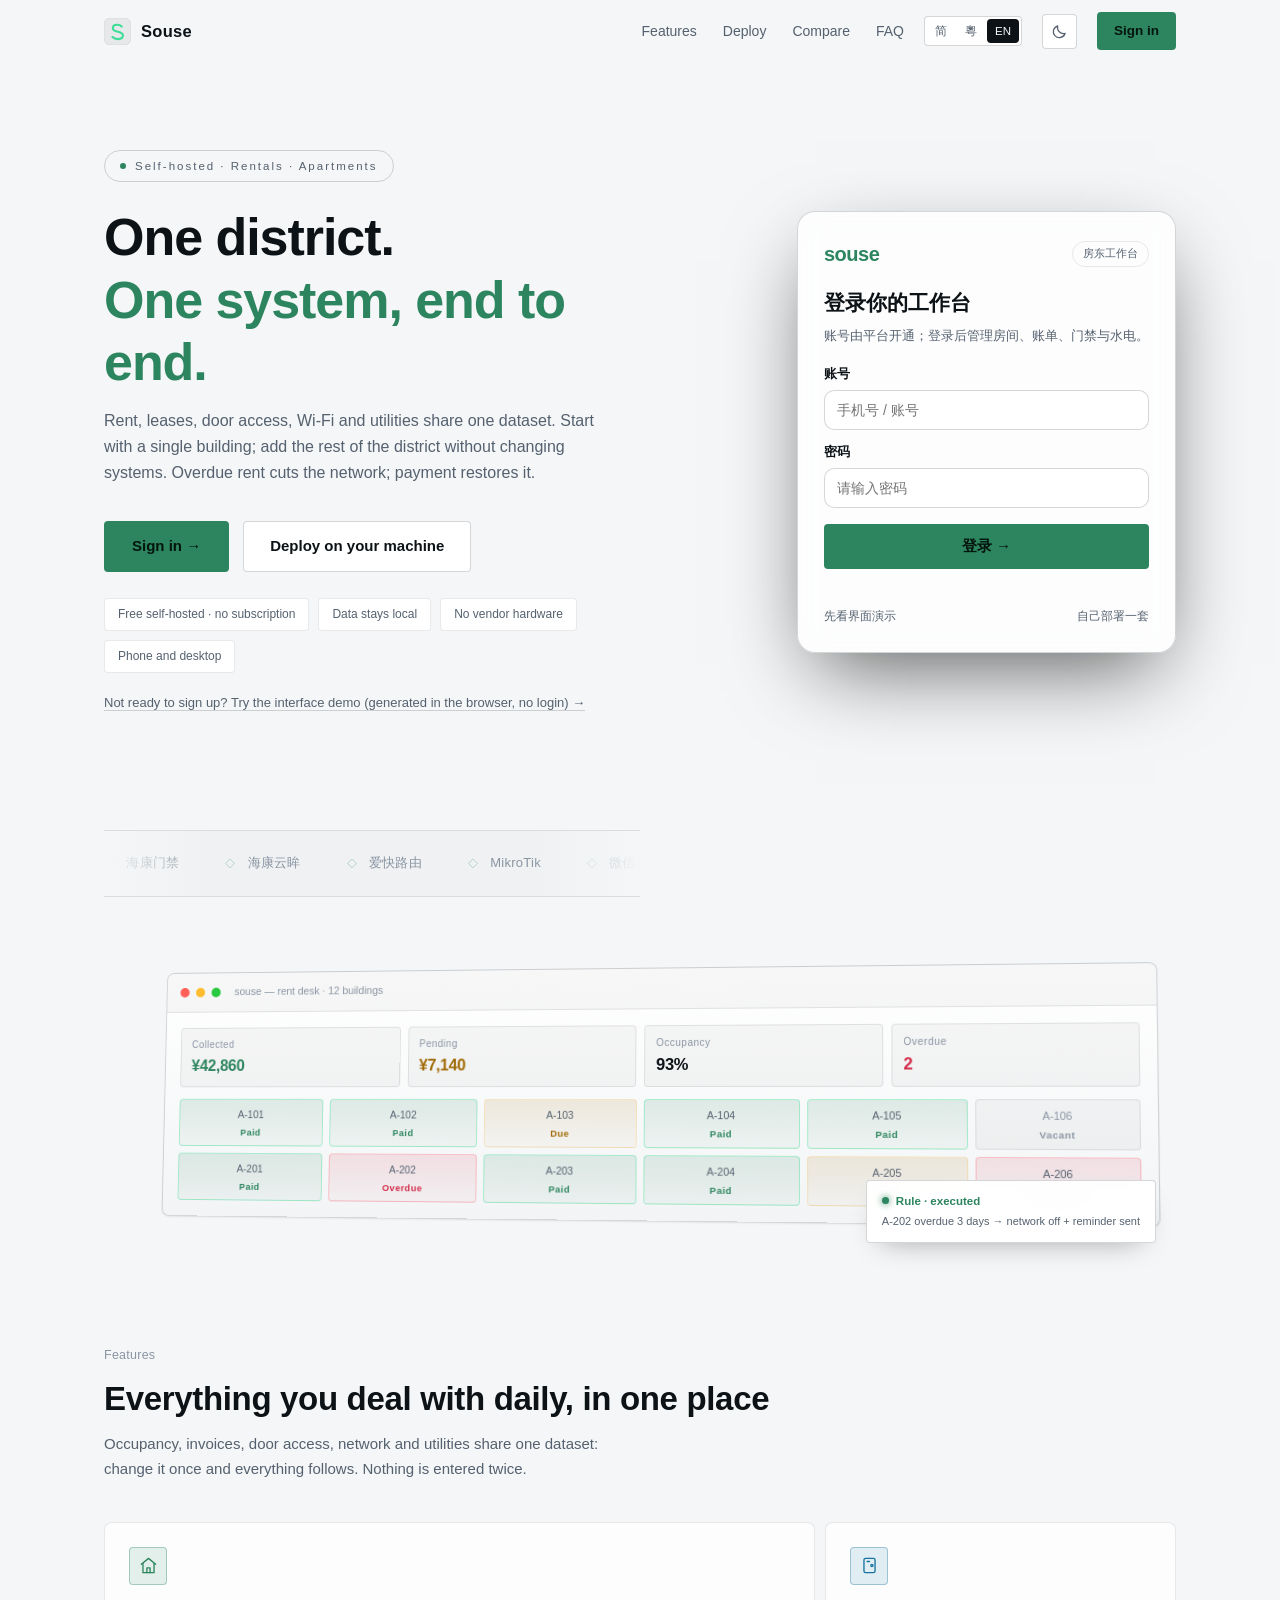
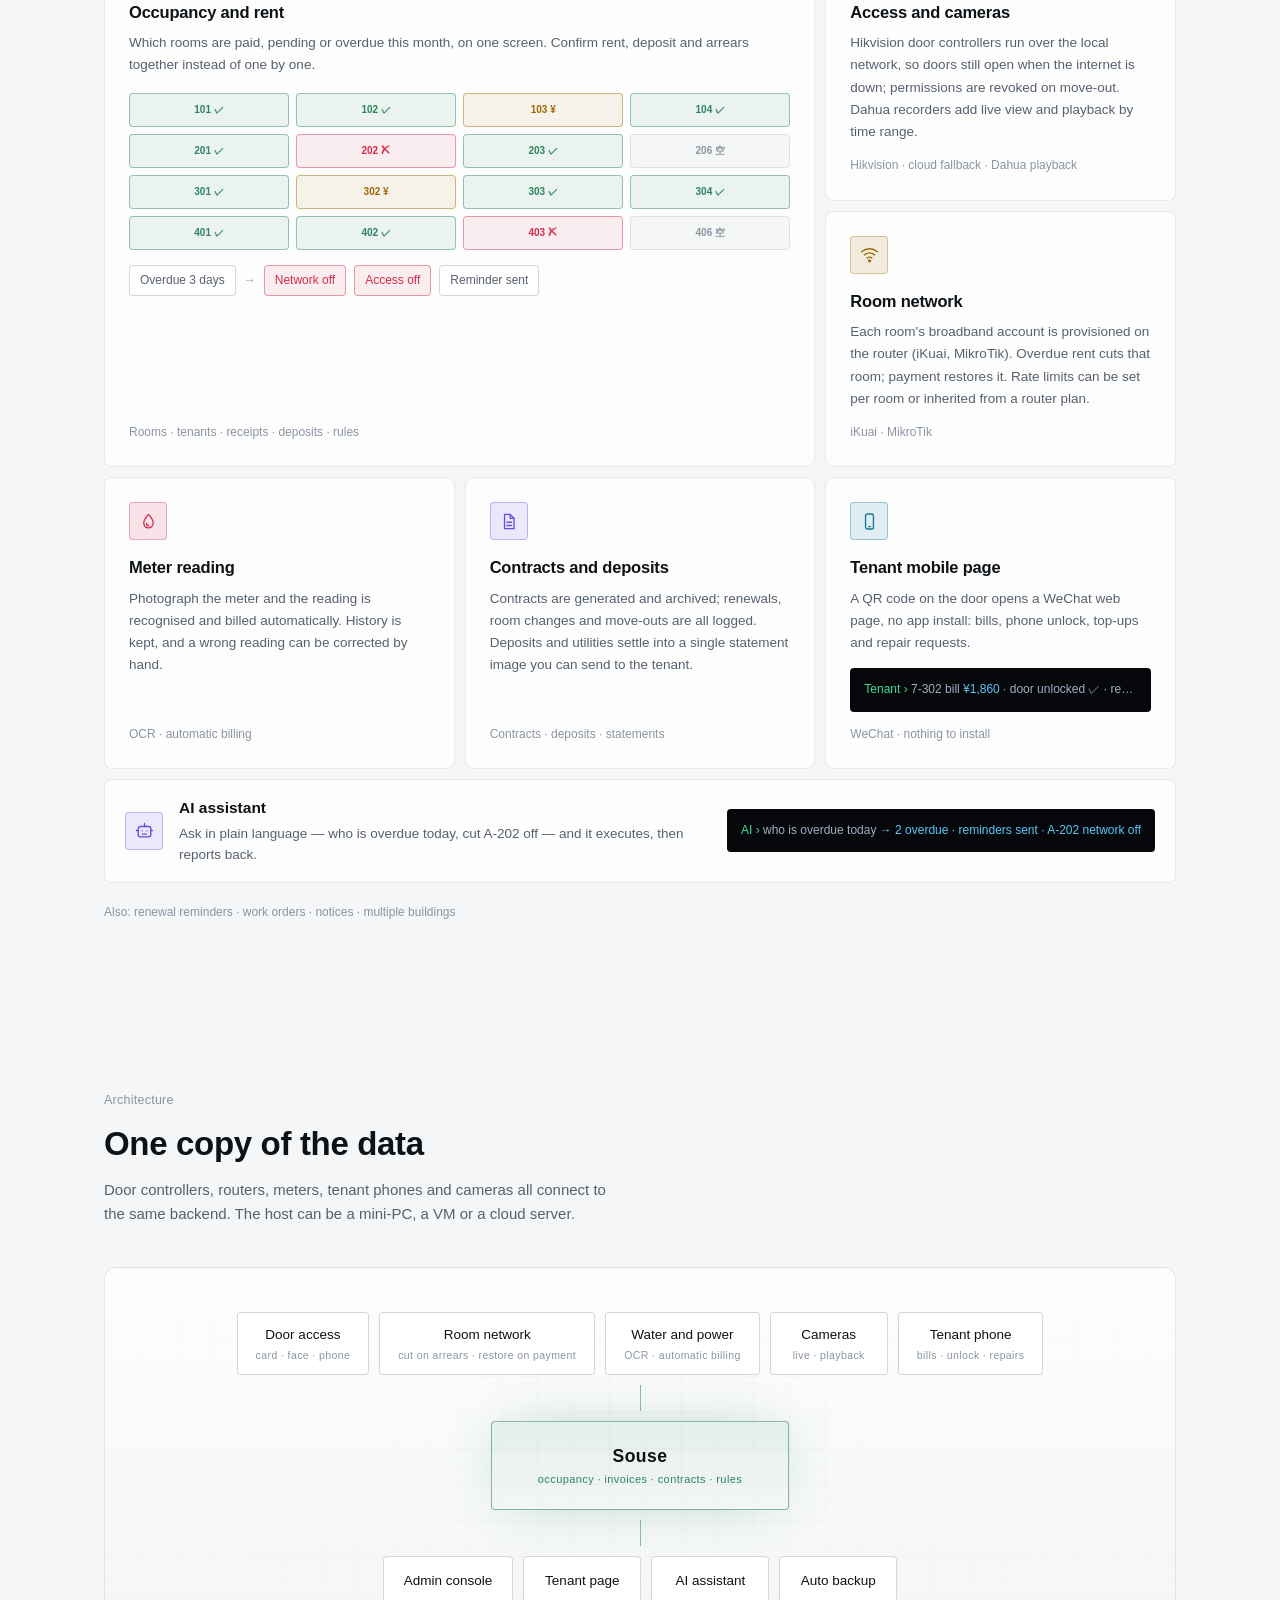
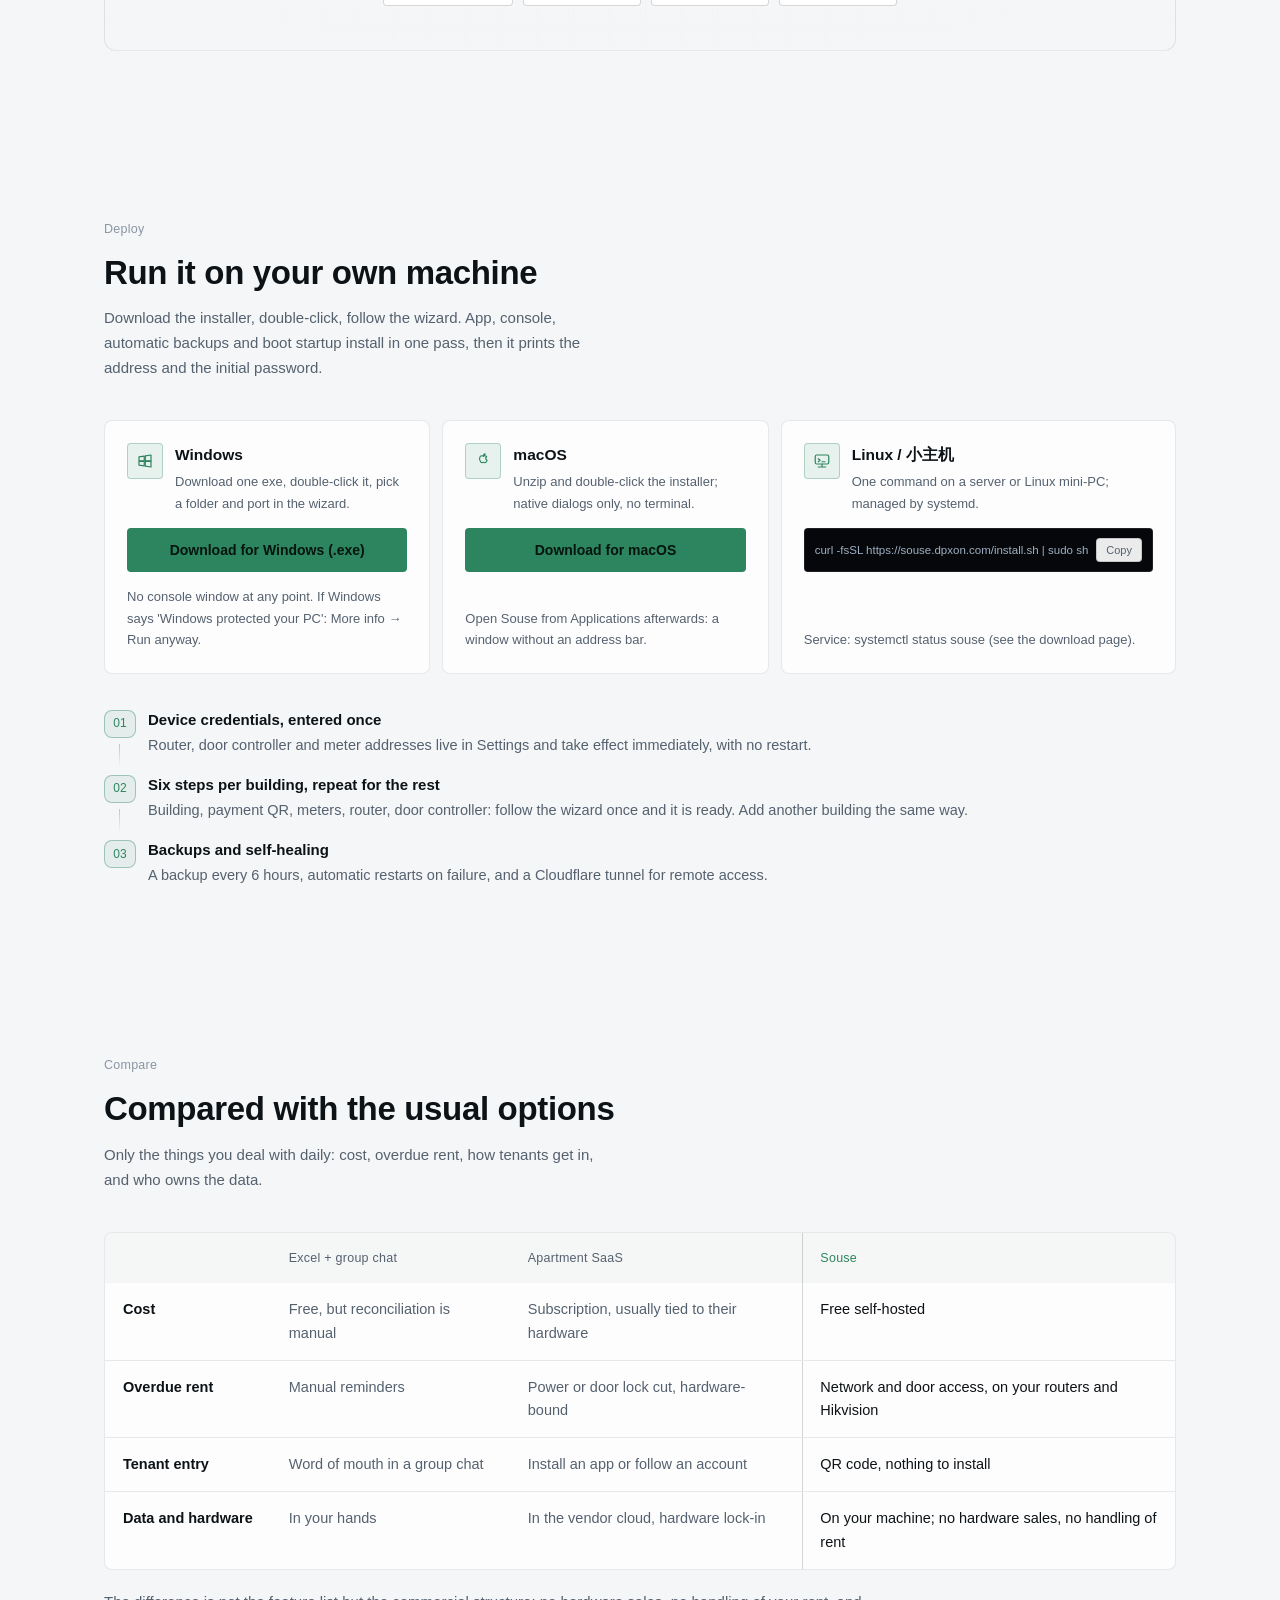
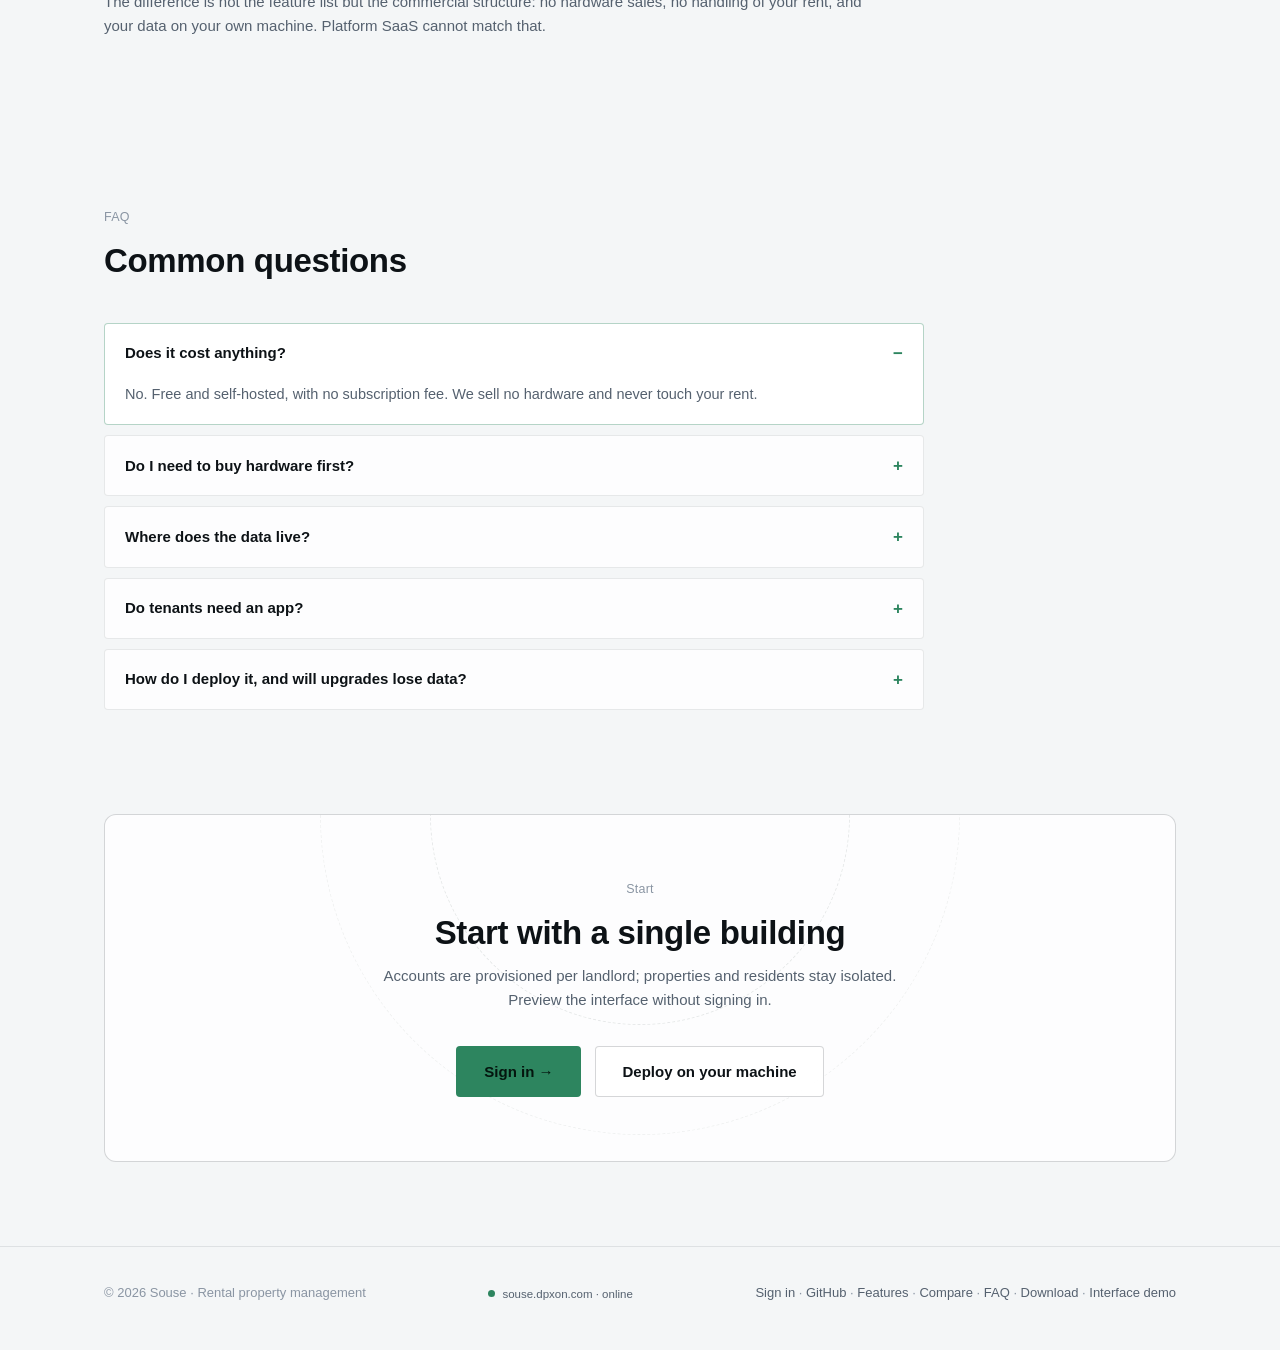
==== commit 7d78b405: "feat(site): 首屏改为左侧介绍 + 右侧登录，产品图下移" ====
--- a/index.html
+++ b/index.html
@@ -52,7 +52,7 @@
         <a href="#start" data-i18n="nav.deploy">部署</a>
         <a href="#compare" data-i18n="nav.compare">对比</a>
         <a href="#faq" data-i18n="nav.faq">常见问题</a>
-        <a class="only-m" href="/login" target="_blank" rel="noopener" data-i18n="nav.try">登录</a>
+        <a class="only-m" href="/login" data-i18n="nav.try">登录</a>
       </div>
       <div class="lang" role="group" aria-label="Language">
         <button data-lang="zh-Hans" class="on" title="简体中文">简</button>
@@ -63,7 +63,7 @@
         <svg class="i-sun" viewBox="0 0 24 24"><circle cx="12" cy="12" r="4"/><path d="M12 2.5v2.5M12 19v2.5M2.5 12H5M19 12h2.5M5 5l1.8 1.8M17.2 17.2 19 19M19 5l-1.8 1.8M6.8 17.2 5 19"/></svg>
         <svg class="i-moon" viewBox="0 0 24 24"><path d="M20 14.5A8.5 8.5 0 0 1 9.5 4 8.5 8.5 0 1 0 20 14.5Z"/></svg>
       </button>
-      <a class="btn btn-p btn-s" href="/login" target="_blank" rel="noopener" data-i18n="nav.try">登录</a>
+      <a class="btn btn-p btn-s" href="/login" data-i18n="nav.try">登录</a>
       <button class="tt mm" id="mm" title="菜单" aria-label="打开菜单" aria-expanded="false">
         <svg viewBox="0 0 24 24"><path d="M4 7h16M4 12h16M4 17h16"/></svg>
       </button>
@@ -80,7 +80,7 @@
       <h1 class="rv" data-i18n-html="hero.h1">一个片区，一套系统。<br><span class="grad">从签约管到退租。</span></h1>
       <p class="hero-sub rv" data-i18n="hero.sub">租金、合同、门禁、网络、水电共用一份数据。先从一栋楼开始，加到整个片区也不用换系统。欠费自动断网，缴费自动恢复。</p>
       <div class="cta rv">
-        <a class="btn btn-p" href="/login" target="_blank" rel="noopener" data-i18n="hero.cta1">登录 →</a>
+        <a class="btn btn-p" href="/login" data-i18n="hero.cta1">登录 →</a>
         <a class="btn btn-g" href="#start" data-i18n="hero.cta2">部署到自己的机器</a>
       </div>
       <div class="hero-meta rv">
@@ -92,7 +92,41 @@
       <p class="hero-note rv"><a href="playground.html" data-i18n="hero.note">不想注册？先看界面演示（浏览器内模拟，无需登录）→</a></p>
     </div>
 
-    <!-- 产品界面直出 -->
+    <!-- 登录卡片（右侧） -->
+    <div class="login-card rv" id="login">
+      <div class="lc-head">
+        <span class="lc-logo">souse</span>
+        <span class="lc-badge" data-i18n="login.badge">房东工作台</span>
+      </div>
+      <h3 data-i18n="login.title">登录你的工作台</h3>
+      <p class="lc-sub" data-i18n="login.sub">账号由平台开通；登录后管理房间、账单、门禁与水电。</p>
+      <form id="loginForm" autocomplete="on">
+        <label class="lc-field"><span data-i18n="login.user">账号</span>
+          <input name="username" type="text" placeholder="手机号 / 账号" required />
+        </label>
+        <label class="lc-field"><span data-i18n="login.pass">密码</span>
+          <input name="password" type="password" placeholder="请输入密码" required />
+        </label>
+        <button class="btn btn-p lc-btn" type="submit" data-i18n="login.btn">登录 →</button>
+        <p class="lc-err" id="loginErr" role="alert"></p>
+      </form>
+      <div class="lc-foot">
+        <a href="playground.html" data-i18n="login.demo">先看界面演示</a>
+        <a href="#start" data-i18n="login.self">自己部署一套</a>
+      </div>
+    </div>
+  <!-- 集成跑马灯 -->
+  <div class="trust">
+    <div class="marquee">
+      <div class="mq-set"><span>海康门禁</span><span>海康云眸</span><span>爱快路由</span><span>MikroTik</span><span>微信扫码</span><span>大华录像</span><span>云沐水电表</span><span>AI 管家</span></div>
+      <div class="mq-set" aria-hidden="true"><span>海康门禁</span><span>海康云眸</span><span>爱快路由</span><span>MikroTik</span><span>微信扫码</span><span>大华录像</span><span>云沐水电表</span><span>AI 管家</span></div>
+    </div>
+  </div>
+</header>
+
+<!-- ═══════════ 产品界面 ═══════════ -->
+<section class="showcase" id="showcase">
+  <div class="wrap">
     <div class="shot rv">
       <div class="shot-win">
         <div class="win-bar"><i></i><i></i><i></i><span data-i18n="hero.win">souse — 收租工作台 · 片区 12 栋</span></div>
@@ -126,14 +160,8 @@
     </div>
   </div>
 
-  <!-- 集成跑马灯 -->
-  <div class="trust">
-    <div class="marquee">
-      <div class="mq-set"><span>海康门禁</span><span>海康云眸</span><span>爱快路由</span><span>MikroTik</span><span>微信扫码</span><span>大华录像</span><span>云沐水电表</span><span>AI 管家</span></div>
-      <div class="mq-set" aria-hidden="true"><span>海康门禁</span><span>海康云眸</span><span>爱快路由</span><span>MikroTik</span><span>微信扫码</span><span>大华录像</span><span>云沐水电表</span><span>AI 管家</span></div>
-    </div>
-  </div>
-</header>
+  </div>
+</section>
 
 <!-- ═══════════ 能力 ═══════════ -->
 <section id="features">
@@ -376,7 +404,7 @@
       <h2 style="position:relative" data-i18n="cta.h2">先从一栋楼试</h2>
       <p style="position:relative" data-i18n-html="cta.p">账号按房东开通，房源与住户数据各自隔离。想先看效果可以不登录，直接看界面演示。</p>
       <div class="cta" style="position:relative">
-        <a class="btn btn-p" href="/login" target="_blank" rel="noopener" data-i18n="cta.b1">登录 →</a>
+        <a class="btn btn-p" href="/login" data-i18n="cta.b1">登录 →</a>
         <a class="btn btn-g" href="#start" data-i18n="cta.b2">部署到自己机器</a>
       </div>
     </div>
@@ -388,7 +416,7 @@
     <div data-i18n="foot.copy">© 2026 Souse · 出租屋管理系统</div>
     <div class="status"><i></i><span data-i18n="foot.status">souse.dpxon.com · 持续在线</span></div>
     <div>
-      <a href="/login" target="_blank" rel="noopener" data-i18n="foot.try">登录</a> ·
+      <a href="/login" data-i18n="foot.try">登录</a> ·
       <a href="https://github.com/fuweineng/souse" target="_blank" rel="noopener" data-i18n="foot.github">GitHub</a> ·
       <a href="#features" data-i18n="foot.features">能力</a> ·
       <a href="#compare" data-i18n="foot.compare">对比</a> ·
@@ -400,5 +428,6 @@
 </footer>
 
 <script src="site-assets/app.js"></script>
+<script src="/site-assets/login.js"></script>
 </body>
 </html>
--- a/site-assets/site.css
+++ b/site-assets/site.css
@@ -575,3 +575,24 @@
 .shot-win{transform:rotateY(calc(-7deg + var(--tilt-y,0deg))) rotateX(calc(3deg + var(--tilt-x,0deg)))}
 .shot:hover .shot-win{box-shadow:0 24px 60px -34px rgba(0,0,0,.45)}
 @media(prefers-reduced-motion:reduce){.shot-win{transition:none;transform:none}}
+
+/* ── 登录卡片（hero 右侧） ── */
+.login-card{background:var(--card);border:1px solid var(--line-strong);border-radius:18px;padding:26px;box-shadow:0 30px 80px -20px rgba(0,0,0,.65);backdrop-filter:blur(14px);max-width:420px;margin-left:auto}
+.lc-head{display:flex;align-items:center;justify-content:space-between;margin-bottom:16px}
+.lc-logo{font-weight:800;font-size:20px;letter-spacing:-.5px;color:var(--acc)}
+.lc-badge{font-size:11px;color:var(--mut);border:1px solid var(--line);border-radius:999px;padding:3px 10px}
+.login-card h3{margin:0 0 6px;font-size:21px;color:var(--ink)}
+.lc-sub{margin:0 0 18px;font-size:12.5px;color:var(--mut);line-height:1.6}
+.lc-field{display:block;margin-bottom:12px}
+.lc-field span{display:block;margin-bottom:6px;font-size:12.5px;font-weight:600;color:var(--ink)}
+.lc-field input{width:100%;box-sizing:border-box;padding:11px 12px;border:1px solid var(--line-strong);border-radius:10px;background:var(--chip);color:var(--ink);font-size:14px;outline:none}
+.lc-field input:focus{border-color:var(--acc);box-shadow:0 0 0 3px color-mix(in srgb,var(--acc) 18%,transparent)}
+.lc-btn{width:100%;margin-top:4px}
+.lc-err{color:#f87171;font-size:12px;min-height:16px;margin:8px 0 0}
+.lc-foot{display:flex;justify-content:space-between;margin-top:14px;font-size:12px}
+.lc-foot a{color:var(--mut);text-decoration:none}
+.lc-foot a:hover{color:var(--acc)}
+/* 产品展示区（原 hero 右侧图） */
+.showcase{padding:0 0 40px}
+.showcase .shot{max-width:1000px;margin:0 auto}
+@media(max-width:940px){.login-card{max-width:none;margin:0}.showcase{padding-top:8px}}
